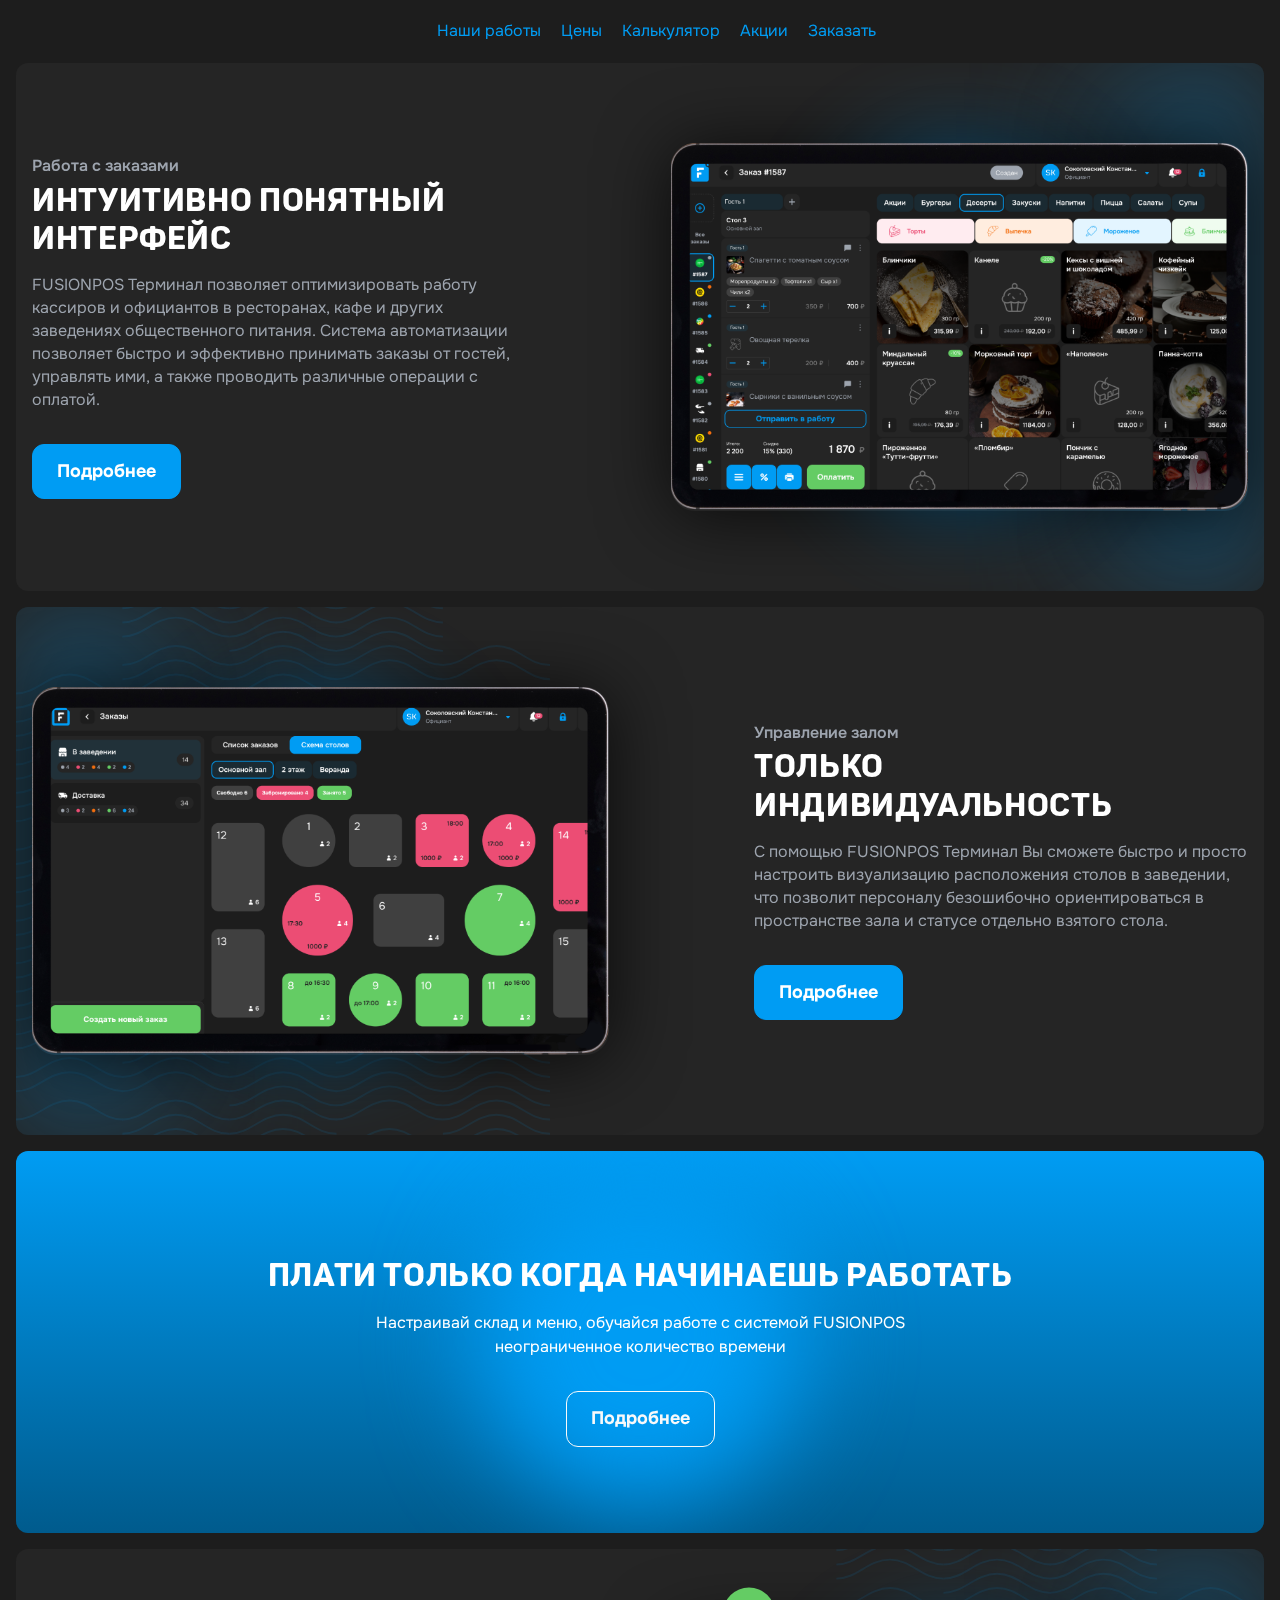
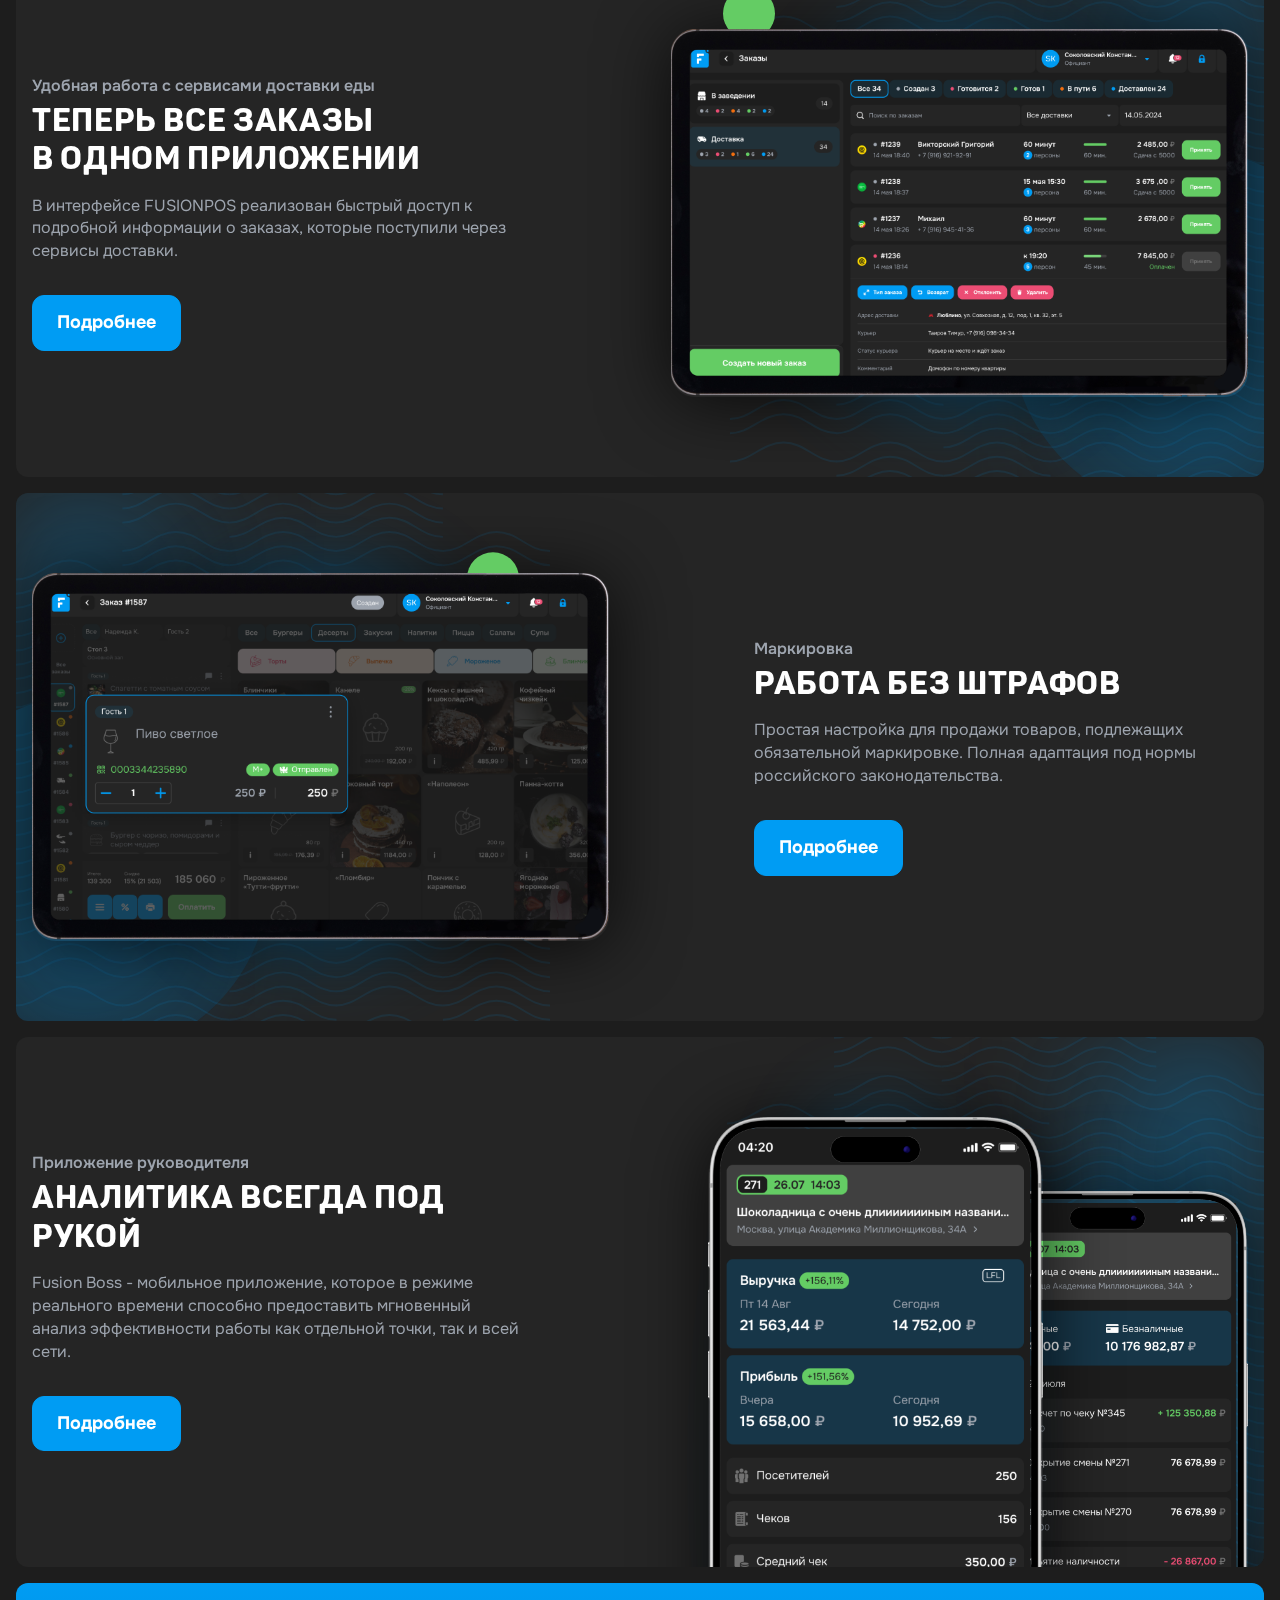
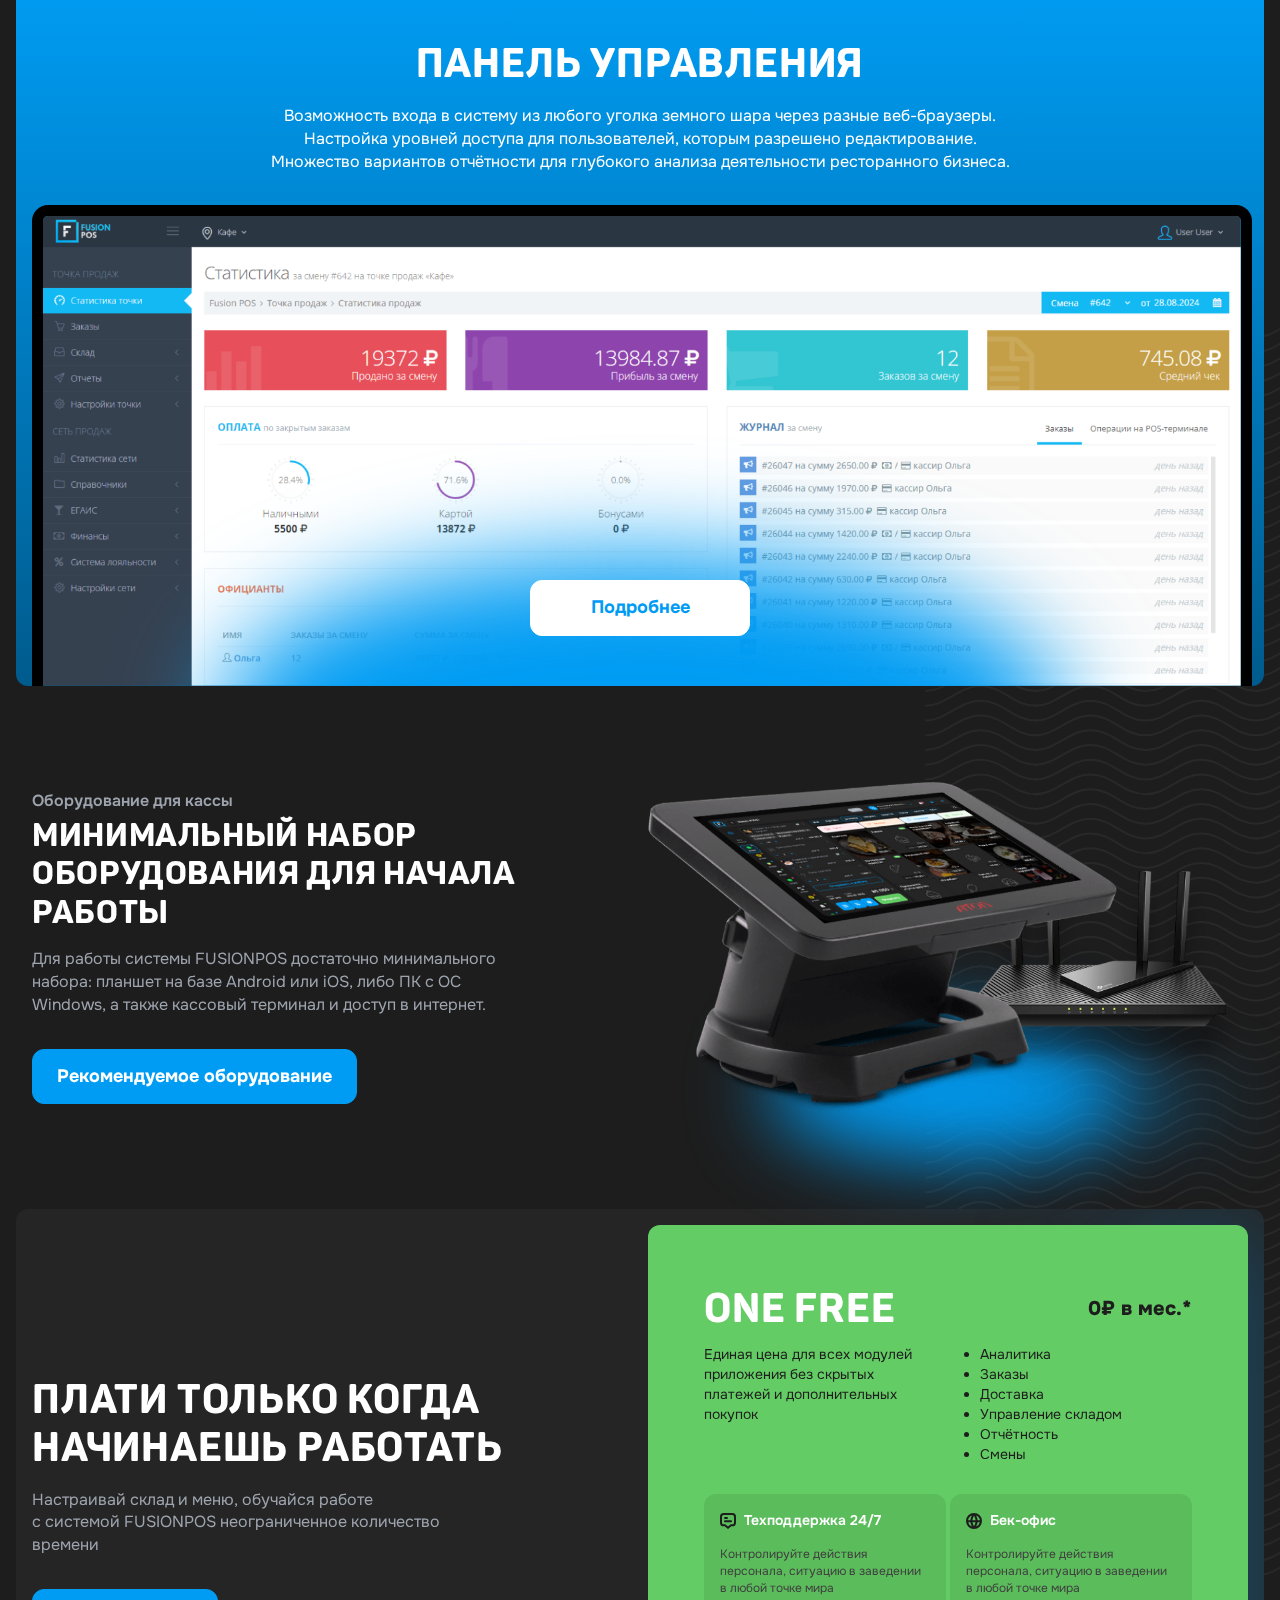
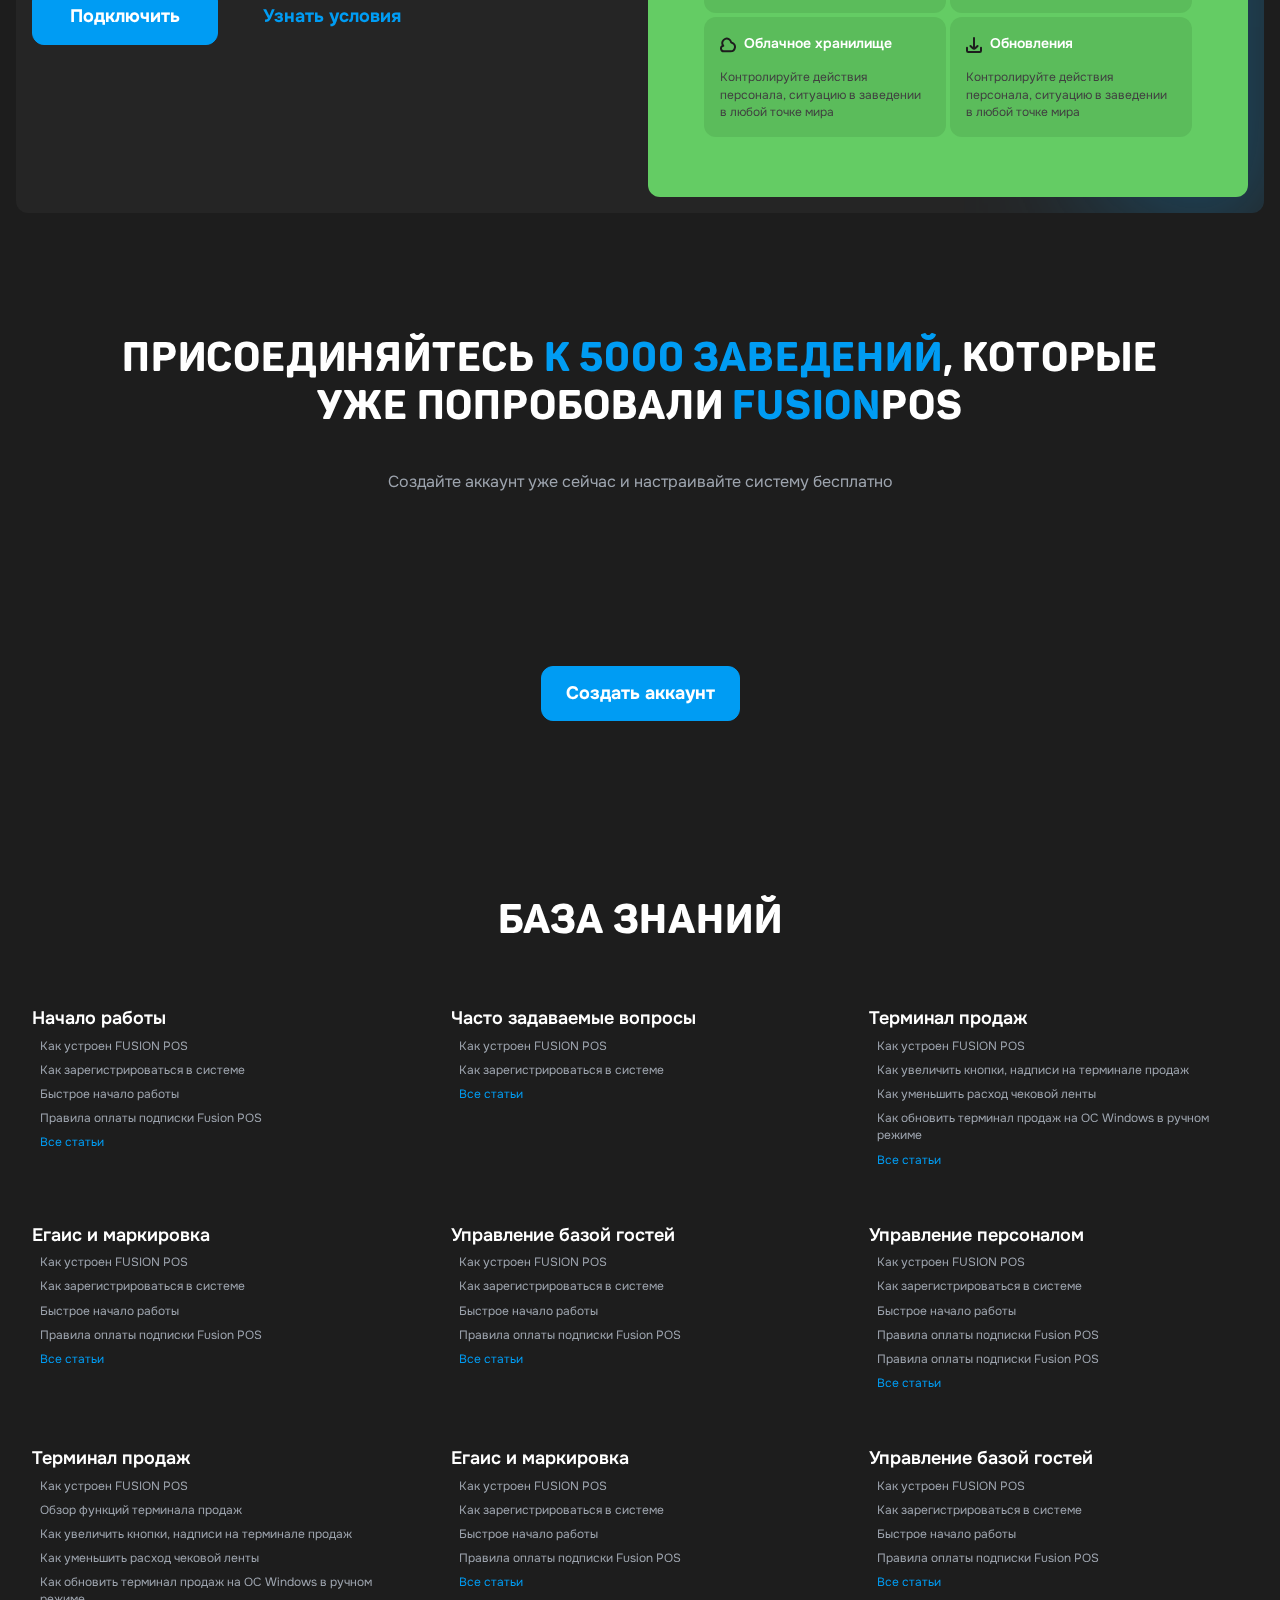
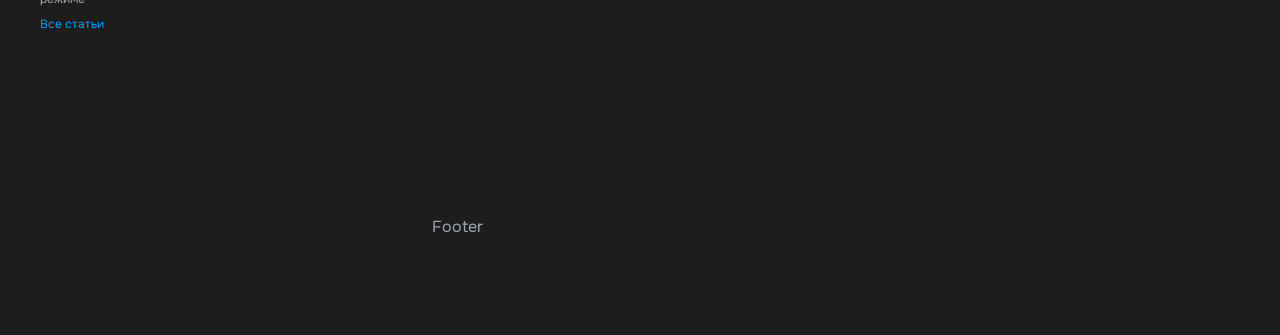
==== public/index.html @ cc8b20f4 "feat: add blocks" ====
<!DOCTYPE html>
<html lang="ru">
	<head>
		<meta charset="utf-8">
		<title>Главная</title>
		<meta name="description" content="о чем страница">
		<meta http-equiv="X-UA-Compatible" content="IE=edge">
		<meta name="viewport" content="width=device-width,initial-scale=1.0,  shrink-to-fit=no, viewport-fit=cover">
		<link type="image/ico" href="img/favicon.ico" rel="shortcut icon"><meta name="format-detection" content="telephone=no"> <link rel="preconnect" href="https://fonts.googleapis.com">
<link rel="preconnect" href="https://fonts.gstatic.com" crossorigin>
<link href="https://fonts.googleapis.com/css2?family=Onest:wght@100..900&display=swap" rel="stylesheet">
		<link href="css/main.min.css" rel="stylesheet"/>
		<script>
			function addBlock(elem) {
				fetch(`parts/${elem}.html`)
					.then(response => response.text())
					.then( text => {
						const wrap = document.querySelector(`#${elem}Wrap`);
						wrap.insertAdjacentHTML('afterend', text);
						wrap.previousElementSibling.remove()
						wrap.remove();
					});
			}
		</script>
	</head>
	<body class="main-page">
		<div class="main-wrapper">
			<script>addBlock(`header`)</script>
			<div id="headerWrap"></div>
			<main>
				<div class="cards-content-wrapper">
					<!-- start sContent-->
					<section class="sContent section_gray section">
						<div class="container">
							<div class="sContent__row row">
								<div class="sContent__col col-lg-6">
									<a class="sContent__img-wrap" data-fancybox="gallery-1" href="img/sContent-bg-1.png"><img class="object-fit-js img" src="img/sContent-bg-1.png" alt="" loading="lazy"/><img class="object-fit-js frame" src="img/sContent-frame.png" alt="" loading="lazy"/>
									</a>
								</div>
								<div class="sContent__col col-lg-6">
									<div class="section-title">
										<div class="section-title__top fw-600">Работа с заказами
										</div>
										<h2>Интуитивно понятный интерфейс</h2>
										<p>FUSIONPOS Терминал позволяет оптимизировать работу кассиров и официантов в ресторанах, кафе и других заведениях общественного питания. Система автоматизации позволяет быстро и эффективно принимать заказы от гостей, управлять ими, а также проводить различные операции с оплатой.</p>
										<a class="section-title__btn btn btn-primary" href="#">Подробнее
										</a>
									</div>
								</div>
							</div>
						</div>
					</section>
					<!-- end sContent-->
					<!-- start sContent-->
					<section class="sContent section_gray section">
						<div class="container">
							<div class="sContent__row row">
								<div class="sContent__col col-lg-6">
									<a class="sContent__img-wrap" data-fancybox="gallery-2" href="img/sContent-bg-2.png"><img class="object-fit-js img" src="img/sContent-bg-2.png" alt="" loading="lazy"/><img class="object-fit-js frame" src="img/sContent-frame.png" alt="" loading="lazy"/>
									</a><img class="waves left" src="img/svg/waves.svg" alt="" loading="lazy"/>
								</div>
								<div class="sContent__col col-lg-6">
									<div class="section-title">
										<div class="section-title__top fw-600">Управление залом
										</div>
										<h2>Только индивидуальность</h2>
										<p>С помощью FUSIONPOS Терминал Вы сможете быстро и просто настроить визуализацию расположения столов в заведении, что позволит персоналу безошибочно ориентироваться в пространстве зала и статусе отдельно взятого стола.</p>
										<a class="section-title__btn btn btn-primary" href="#">Подробнее
										</a>
									</div>
								</div>
							</div>
						</div>
					</section>
					<!-- end sContent-->
				</div>
				<!-- start sContact-->
				<section class="sContact section">
					<div class="container">
						<div class="section-title text-center smaller">
							<h2>Плати только когда начинаешь работать</h2>
							<p>Настраивай склад и меню, обучайся работе с системой FUSIONPOS неограниченное количество времени</p>
							<a class="section-title__btn btn btn-outline-light" href="#">Подробнее
							</a>
						</div>
					</div>
				</section>
				<!-- end sContact-->
				<div class="cards-content-wrapper">
					<!-- start sContent-->
					<section class="sContent section_gray section after-circle">
						<div class="container">
							<div class="sContent__row row">
								<div class="sContent__col col-lg-6">
									<a class="sContent__img-wrap green-circle left" data-fancybox="gallery-3" href="img/sContent-bg-3.png"><img class="object-fit-js img" src="img/sContent-bg-3.png" alt="" loading="lazy"/><img class="object-fit-js frame" src="img/sContent-frame.png" alt="" loading="lazy"/>
									</a><img class="waves right" src="img/svg/waves.svg" alt="" loading="lazy"/>
								</div>
								<div class="sContent__col col-lg-6">
									<div class="section-title">
										<div class="section-title__top fw-600">Удобная работа с сервисами доставки еды
										</div>
										<h2>Теперь все заказы в одном приложении</h2>
										<p>В интерфейсе FUSIONPOS реализован быстрый доступ к подробной информации о заказах, которые поступили через сервисы доставки.</p>
										<a class="section-title__btn btn btn-primary" href="#">Подробнее
										</a>
									</div>
								</div>
							</div>
						</div>
					</section>
					<!-- end sContent-->
					<!-- start sContent-->
					<section class="sContent section_gray section after-circle">
						<div class="container">
							<div class="sContent__row row">
								<div class="sContent__col col-lg-6">
									<a class="sContent__img-wrap green-circle right" data-fancybox="gallery-4" href="img/sContent-bg-4.png"><img class="object-fit-js img" src="img/sContent-bg-4.png" alt="" loading="lazy"/><img class="object-fit-js frame" src="img/sContent-frame.png" alt="" loading="lazy"/>
									</a><img class="waves left" src="img/svg/waves.svg" alt="" loading="lazy"/>
								</div>
								<div class="sContent__col col-lg-6">
									<div class="section-title">
										<div class="section-title__top fw-600">Маркировка
										</div>
										<h2>Работа без штрафов</h2>
										<p>Простая настройка для продажи товаров, подлежащих обязательной маркировке. Полная адаптация под нормы российского законодательства.</p>
										<a class="section-title__btn btn btn-primary" href="#">Подробнее
										</a>
									</div>
								</div>
							</div>
						</div>
					</section>
					<!-- end sContent-->
					<!-- start sContent-->
					<section class="sContent section_gray section">
						<div class="container">
							<div class="sContent__row row">
								<div class="sContent__col col-lg-6">
									<div class="frame-mob-wrapper">
										<a class="sContent__img-wrap frame-mob d-none d-lg-block" data-fancybox="gallery-mob" href="img/sContent-bg-mob-1.png"><img class="object-fit-js img" src="img/sContent-bg-mob-1.png" alt="" loading="lazy"/><img class="object-fit-js frame" src="img/sContent-frame-mob.png" alt="" loading="lazy"/>
										</a>
										<a class="sContent__img-wrap frame-mob d-none d-lg-block" data-fancybox="gallery-mob" href="img/sContent-bg-mob-2.png"><img class="object-fit-js img" src="img/sContent-bg-mob-2.png" alt="" loading="lazy"/><img class="object-fit-js frame" src="img/sContent-frame-mob.png" alt="" loading="lazy"/>
										</a>
									</div>
									<a class="sContent__img-wrap d-lg-none" data-fancybox="gallery-4" href="img/sContent-bg-4.png"><img class="object-fit-js img" src="img/sContent-bg-4.png" alt="" loading="lazy"/><img class="object-fit-js frame" src="img/sContent-frame.png" alt="" loading="lazy"/>
									</a><img class="waves right" src="img/svg/waves.svg" alt="" loading="lazy"/>
								</div>
								<div class="sContent__col col-lg-6">
									<div class="section-title">
										<div class="section-title__top fw-600">Приложение руководителя
										</div>
										<h2>Аналитика всегда под рукой</h2>
										<p>Fusion Boss - мобильное приложение, которое в режиме реального времени способно предоставить мгновенный анализ эффективности работы как отдельной точки, так и всей сети.</p>
										<a class="section-title__btn btn btn-primary" href="#">Подробнее
										</a>
									</div>
								</div>
							</div>
						</div>
					</section>
					<!-- end sContent-->
				</div>
				<!-- start sContact-->
				<section class="sContact bg-blue section">
					<div class="container">
						<div class="section-title text-center bigger">
							<h2>Панель управления</h2>
							<p>Возможность входа в систему из любого уголка земного шара через разные веб-браузеры. <br>Настройка уровней доступа для пользователей, которым разрешено редактирование. <br>Множество вариантов отчётности для глубокого анализа деятельности ресторанного бизнеса.</p>
						</div><img class="img" src="img/sContact-img.png" alt="" loading="lazy"/>
					</div>
					<a class="sContact__btn btn btn-light" href="#">Подробнее
					</a>
				</section>
				<!-- end sContact-->
				<div class="cards-content-wrapper">
					<!-- start sContent-->
					<section class="sContent section"><img class="waves-gray" src="img/svg/waves-gray.svg" alt="" loading="lazy"/>
						<div class="container">
							<div class="sContent__row row">
								<div class="sContent__col col-lg-6">
									<div class="sContent__content-wrap"><img class="object-fit-js" src="img/sContent-desk.png" alt="" loading="lazy"/>
									</div>
								</div>
								<div class="sContent__col col-lg-6">
									<div class="section-title">
										<div class="section-title__top fw-600">Оборудование для кассы
										</div>
										<h2>Минимальный набор оборудования для начала работы</h2>
										<p>Для работы системы FUSIONPOS достаточно минимального набора: планшет на базе Android или iOS, либо ПК с ОС Windows, а также кассовый терминал и доступ в интернет.</p>
										<a class="section-title__btn btn btn-primary" href="#">Рекомендуемое оборудование
										</a>
									</div>
								</div>
							</div>
						</div>
					</section>
					<!-- end sContent-->
				</div>
				<!-- start sContent-->
				<section class="sContent bg_gr section">
					<div class="container container-bigger">
						<div class="sContent__row row">
							<div class="sContent__col col-lg-6">
								<div class="section-title bigger">
									<div class="section-title__top fw-600 d-lg-none">Приложение руководителя
									</div>
									<h2>Плати только когда начинаешь работать</h2>
									<p>Настраивай склад и меню, обучайся работе с системой FUSIONPOS неограниченное количество времени</p>
									<div class="sContent__btn-wrap">
										<a class="section-title__btn btn btn-primary" href="#">Подключить
										</a>
										<a class="section-title__btn btn btn-link" href="#">Узнать условия
										</a>
									</div>
								</div>
							</div>
							<div class="sContent__col col-lg-6">
								<div class="card-aside">
									<div class="card-aside__top">
										<div class="card-aside__title title-f text-white">ONE FREE
										</div>
										<div class="card-aside__price fw-800">0₽ в мес.*
										</div>
									</div>
									<div class="card-aside__row row"> 
										<div class="card-aside__col col-md-6"> 
											<p>Единая цена для всех модулей приложения без скрытых платежей и дополнительных покупок</p>
										</div>
										<div class="card-aside__col col-md-6"> 
											<ul> 
												<li>Аналитика</li>
												<li>Заказы</li>
												<li>Доставка</li>
												<li>Управление складом</li>
												<li>Отчётность</li>
												<li>Смены</li>
											</ul>
										</div>
									</div>
									<div class="card-aside__row-cards">
										<div class="inner-card"> 
											<div class="inner-card__title text-white">
												<svg class="icon icon-comment ">
													<use xlink:href="img/svg/sprite.svg#comment"></use>
												</svg>Техподдержка 24/7
											</div>
											<div class="small">Контролируйте действия персонала, ситуацию в заведении в любой точке мира</div>
										</div>
										<div class="inner-card"> 
											<div class="inner-card__title text-white">
												<svg class="icon icon-globe ">
													<use xlink:href="img/svg/sprite.svg#globe"></use>
												</svg>Бек-офис
											</div>
											<div class="small">Контролируйте действия персонала, ситуацию в заведении в любой точке мира</div>
										</div>
										<div class="inner-card"> 
											<div class="inner-card__title text-white">
												<svg class="icon icon-cloud ">
													<use xlink:href="img/svg/sprite.svg#cloud"></use>
												</svg>Облачное хранилище
											</div>
											<div class="small">Контролируйте действия персонала, ситуацию в заведении в любой точке мира</div>
										</div>
										<div class="inner-card"> 
											<div class="inner-card__title text-white">
												<svg class="icon icon-download ">
													<use xlink:href="img/svg/sprite.svg#download"></use>
												</svg>Обновления
											</div>
											<div class="small">Контролируйте действия персонала, ситуацию в заведении в любой точке мира</div>
										</div>
									</div>
								</div>
							</div>
						</div>
					</div>
				</section>
				<!-- start sPartners-->
				<section class="sPartners section" id="sPartners">
					<div class="container">
						<div class="section-title text-center bigger">
							<h2>Присоединяйтесь <span>к 5000 заведений</span>, которые уже попробовали <span>Fusion</span>POS</h2>
							<p>Создайте аккаунт уже сейчас и настраивайте систему бесплатно</p>
						</div>
						<div class="sPartners__slider sPartners__slider--js swiper swiper--js">
							<div class="swiper-wrapper">
								<div class="swiper-slide">
									<div class="brand-card"><img src="img/svg/brand-1.svg" alt="" loading="lazy"/>
									</div>
								</div>
								<div class="swiper-slide">
									<div class="brand-card"><img src="img/svg/brand-2.svg" alt="" loading="lazy"/>
									</div>
								</div>
								<div class="swiper-slide">
									<div class="brand-card"><img src="img/svg/brand-3.svg" alt="" loading="lazy"/>
									</div>
								</div>
								<div class="swiper-slide">
									<div class="brand-card"><img src="img/svg/brand-4.svg" alt="" loading="lazy"/>
									</div>
								</div>
								<div class="swiper-slide">
									<div class="brand-card"><img src="img/svg/brand-5.svg" alt="" loading="lazy"/>
									</div>
								</div>
								<div class="swiper-slide">
									<div class="brand-card"><img src="img/svg/brand-6.svg" alt="" loading="lazy"/>
									</div>
								</div>
								<div class="swiper-slide">
									<div class="brand-card"><img src="img/svg/brand-7.svg" alt="" loading="lazy"/>
									</div>
								</div>
								<div class="swiper-slide">
									<div class="brand-card"><img src="img/svg/brand-1.svg" alt="" loading="lazy"/>
									</div>
								</div>
								<div class="swiper-slide">
									<div class="brand-card"><img src="img/svg/brand-2.svg" alt="" loading="lazy"/>
									</div>
								</div>
								<div class="swiper-slide">
									<div class="brand-card"><img src="img/svg/brand-3.svg" alt="" loading="lazy"/>
									</div>
								</div>
								<div class="swiper-slide">
									<div class="brand-card"><img src="img/svg/brand-4.svg" alt="" loading="lazy"/>
									</div>
								</div>
								<div class="swiper-slide">
									<div class="brand-card"><img src="img/svg/brand-5.svg" alt="" loading="lazy"/>
									</div>
								</div>
								<div class="swiper-slide">
									<div class="brand-card"><img src="img/svg/brand-6.svg" alt="" loading="lazy"/>
									</div>
								</div>
								<div class="swiper-slide">
									<div class="brand-card"><img src="img/svg/brand-7.svg" alt="" loading="lazy"/>
									</div>
								</div>
							</div>
						</div>
						<div class="text-center">
							<a class="sPartners__btn btn btn-primary" href="#">Создать аккаунт
							</a>
						</div>
					</div>
				</section>
				<!-- end sPartners-->
				<!-- start sArticleList-->
				<section class="sArticleList section" id="sArticleList">
					<div class="container">
						<div class="section-title bigger">
							<h2>База знаний</h2>
						</div>
						<div class="dd-group dd-group-js">
							<div class="dd-group__item active">
								<div class="dd-group__head dd-head-js">Начало работы
								</div>
								<div class="dd-group__content dd-content-js active">
									<ul>
										<li><a href="#">Как устроен FUSION POS</a></li>
										<li><a href="#">Как зарегистрироваться в системе</a></li>
										<li><a href="#">Быстрое начало работы</a></li>
										<li><a href="#">Правила оплаты подписки Fusion POS</a></li>
										<li><a href="#">Все статьи</a></li>
									</ul>
								</div>
							</div>
							<div class="dd-group__item">
								<div class="dd-group__head dd-head-js">Часто задаваемые вопросы
								</div>
								<div class="dd-group__content dd-content-js">
									<ul>
										<li><a href="#">Как устроен FUSION POS</a></li>
										<li><a href="#">Как зарегистрироваться в системе</a></li>
										<li><a href="#">Все статьи</a></li>
									</ul>
								</div>
							</div>
							<div class="dd-group__item">
								<div class="dd-group__head dd-head-js">Терминал продаж
								</div>
								<div class="dd-group__content dd-content-js">
									<ul>
										<li><a href="#">Как устроен FUSION POS</a></li>
										<li><a href="#">Как увеличить кнопки, надписи на терминале продаж</a></li>
										<li><a href="#">Как уменьшить расход чековой ленты</a></li>
										<li><a href="#">Как обновить терминал продаж на ОС Windows в ручном режиме</a></li>
										<li><a href="#">Все статьи</a></li>
									</ul>
								</div>
							</div>
							<div class="dd-group__item">
								<div class="dd-group__head dd-head-js">Егаис и маркировка
								</div>
								<div class="dd-group__content dd-content-js">
									<ul>
										<li><a href="#">Как устроен FUSION POS</a></li>
										<li><a href="#">Как зарегистрироваться в системе</a></li>
										<li><a href="#">Быстрое начало работы</a></li>
										<li><a href="#">Правила оплаты подписки Fusion POS</a></li>
										<li><a href="#">Все статьи</a></li>
									</ul>
								</div>
							</div>
							<div class="dd-group__item">
								<div class="dd-group__head dd-head-js">Управление базой гостей
								</div>
								<div class="dd-group__content dd-content-js">
									<ul>
										<li><a href="#">Как устроен FUSION POS</a></li>
										<li><a href="#">Как зарегистрироваться в системе</a></li>
										<li><a href="#">Быстрое начало работы</a></li>
										<li><a href="#">Правила оплаты подписки Fusion POS</a></li>
										<li><a href="#">Все статьи</a></li>
									</ul>
								</div>
							</div>
							<div class="dd-group__item">
								<div class="dd-group__head dd-head-js">Управление персоналом
								</div>
								<div class="dd-group__content dd-content-js">
									<ul>
										<li><a href="#">Как устроен FUSION POS</a></li>
										<li><a href="#">Как зарегистрироваться в системе</a></li>
										<li><a href="#">Быстрое начало работы</a></li>
										<li><a href="#">Правила оплаты подписки Fusion POS</a></li>
										<li><a href="#">Правила оплаты подписки Fusion POS</a></li>
										<li><a href="#">Все статьи</a></li>
									</ul>
								</div>
							</div>
							<div class="dd-group__item">
								<div class="dd-group__head dd-head-js">Терминал продаж
								</div>
								<div class="dd-group__content dd-content-js">
									<ul>
										<li><a href="#">Как устроен FUSION POS</a></li>
										<li><a href="#">Обзор функций терминала продаж</a></li>
										<li><a href="#">Как увеличить кнопки, надписи на терминале продаж</a></li>
										<li><a href="#">Как уменьшить расход чековой ленты</a></li>
										<li><a href="#">Как обновить терминал продаж на ОС Windows в ручном режиме</a></li>
										<li><a href="#">Все статьи</a></li>
									</ul>
								</div>
							</div>
							<div class="dd-group__item">
								<div class="dd-group__head dd-head-js">Егаис и маркировка
								</div>
								<div class="dd-group__content dd-content-js">
									<ul>
										<li><a href="#">Как устроен FUSION POS</a></li>
										<li><a href="#">Как зарегистрироваться в системе</a></li>
										<li><a href="#">Быстрое начало работы</a></li>
										<li><a href="#">Правила оплаты подписки Fusion POS</a></li>
										<li><a href="#">Все статьи</a></li>
									</ul>
								</div>
							</div>
							<div class="dd-group__item">
								<div class="dd-group__head dd-head-js">Управление базой гостей
								</div>
								<div class="dd-group__content dd-content-js">
									<ul>
										<li><a href="#">Как устроен FUSION POS</a></li>
										<li><a href="#">Как зарегистрироваться в системе</a></li>
										<li><a href="#">Быстрое начало работы</a></li>
										<li><a href="#">Правила оплаты подписки Fusion POS</a></li>
										<li><a href="#">Все статьи</a></li>
									</ul>
								</div>
							</div>
						</div>
					</div>
				</section>
				<!-- end sArticleList-->
			</main>
			<script>addBlock(`footer`)</script>
			<div id="footerWrap"></div>
		</div>
		<!--  start modals-->
		<div id="modal-call" style="display: none">
			<div class="modal-win">
				<div class="form-wrap">
					<form>
						<div class="text-center">
							<div class="form-wrap__title form-data h3 ttu">Обратный звонок
							</div>
							<p class="after-headline">Заполните заявку и&nbsp;мы&nbsp;с&nbsp;Вами свяжемся в&nbsp;течение 15&nbsp;минут</p>
						</div>
						<div class="form-wrap__input-wrap form-group"><input class="form-wrap__input form-control" inputmode="text" name="text" type="text" placeholder="Ваше Имя" required="required"/>
						</div>
						<!-- +e.input-wrap-->
						<div class="form-wrap__input-wrap form-group"><input class="form-wrap__input form-control" inputmode="tel" name="tel" type="tel" placeholder="Ваше телефон" required="required"/>
						</div>
						<!-- +e.input-wrap-->
						<div class="form-wrap__input-wrap form-group"><input class="form-wrap__input form-control" inputmode="tel" name="tel" type="tel" placeholder="Ваше телефон" required="required"/>
						</div>
						<!-- +e.input-wrap-->
						<button class="form-wrap__btn btn" type="submit">submit
						</button>
						<div class="form-wrap__policy">
							<label class="custom-input form-check"><input class="custom-input__input form-check-input" name="checkbox" type="checkbox" checked="checked"/><small class="custom-input__text text-secondary">Согласен на обработку и хранение моих персональных данных в соответствии с условиями</small>
							</label>
						</div>
						<div class="form-wrap__policy">
							<label class="custom-input form-check"><input class="custom-input__input form-check-input" name="checkbox" type="checkbox" checked="checked"/><small class="custom-input__text text-secondary">Согласен на обработку и хранение моих персональных данных в соответствии с условиями</small>
							</label>
						</div>
					</form>
				</div>
			</div>
		</div>
		<!-- #modal-call-->
		<!-- end modals-->
		<script src="libs/jquery/jquery.min.js"></script>
		<script src="libs/@fancyapps/ui/fancybox/fancybox.umd.js"> </script>
		<script src="libs/swiper/swiper-bundle.min.js"> </script>
		<script src="libs/inputmask/inputmask.min.js"> </script>
		<script src="libs/select2/js/select2.min.js"> </script>
		<script src="libs/select2/js/i18n/ru.js"> </script>
		<script src="js/JSCCommon.js"></script>
		<script src="js/common.js"></script>
	</body>
</html>
---- public/css/main.min.css ----
@import "custom-bootstrap.min.css";@font-face{font-display:swap;font-family:Panton;font-style:normal;font-weight:400;src:url(../fonts/Panton-Trial-ExtraBold.ttf) format("truetype")}:root{--animate-delay:1.2s;--bs-body-font-size:16px;--sPT:1.25rem;--sPB:1.25rem;--sTPB:1.25rem;--fancybox-content-color:var(--bs-body-color);--swiperArrowSize:4.25rem;--swiperArrowPosition:calc(var(--swiperArrowSize)*-1/2);--swiperBorderColorDef:var(--bs-primary);--swiperColorDef:var(--bs-primary);--swiperBgDef:#fff;--swiperBorderColorDefHover:var(--bs-primary);--swiperColorDefHover:var(--bs-primary);--swiperBgDefHover:#fff}.fancybox__container{--fancybox-bg:rgba(58,59,60,.77)}.pixel-perfect{background-position:center 0;background-repeat:no-repeat;display:block;height:100%;left:0;margin-left:auto;margin-right:auto;opacity:0;overflow:hidden;pointer-events:none;position:absolute;right:0;top:0;width:100%;z-index:1000}body,html{font-size:var(--bs-body-font-size)}html{-webkit-text-size-adjust:100%;-webkit-tap-highlight-color:rgba(33,36,41,0)}body.fancybox-active,body[class*=fixed]{margin-right:var(--spacing-end)}body.fancybox-active .header,body[class*=fixed] .header{padding-right:var(--spacing-end)}body.loaded_hiding{--s:0.36s;opacity:0;pointer-events:none;transition:all var(--s) ease-in-out}body.loaded_hiding:before{display:none}body.loaded{opacity:1;pointer-events:visible}body:before{content:"";height:100%;position:absolute;width:100%;--s:0.36s;-webkit-backdrop-filter:blur(5px);backdrop-filter:blur(5px);background-color:hsla(215,9%,65%,.8);left:0;opacity:0;top:0;transition:all var(--s) ease-in-out;z-index:-1}body.fancybox-active{overflow:hidden}body[class*=fixed]{left:0;position:absolute;top:0;touch-action:none;width:100%;z-index:999;-webkit-overflow-scrolling:none;overflow:hidden;overscroll-behavior:none}body[class*=fixed]:before{opacity:.76;z-index:999}.h2,h2{font-weight:800;letter-spacing:.02em;text-transform:uppercase}.main-wrapper{display:flex;flex-direction:column;min-height:100vh;overflow:hidden;position:relative;width:100%}main{flex-grow:1;margin:0 .5rem}.section{background-position:50%;background-repeat:no-repeat;background-size:cover;border-radius:16px;margin-bottom:1rem;padding-bottom:var(--sPB);padding-top:var(--sPT)}.section_gray{background:#252525}.section-title{margin-bottom:var(--sTPB)}.mono{font-family:var(--bs-font-monospace)}.small{font-size:.75rem}.tdn{text-decoration:none!important}.ttu{text-transform:uppercase}.tdu{text-decoration:underline}.tdu:hover{text-decoration:none}.fw-300{font-weight:300}.fw-800{font-weight:800}.fw-400{font-weight:400}.fw-900{font-weight:900}.fw-500{font-weight:500}.fw-600{font-weight:600}.fw-100{font-weight:100}.row--sm{--bg-gutter-x:1.25rem}.image-source-link{color:#98c3d1}.strong,strong{font-weight:700}ul{padding-left:0}.res-i,picture img{height:auto;max-width:100%}.img-bg{background-position:50%;background-repeat:no-repeat;background-size:cover;position:relative}.img-bg img{inset:0;-o-object-fit:cover;object-fit:cover;position:absolute}.bgs{background-position:50%;background-repeat:no-repeat;background-size:cover}.table{display:table}.tr{display:table-row}.td{display:table-cell}.tabs__btn-accordion{width:100%}.tabs__btn:hover{cursor:pointer}.tabs__content{display:none}.tabs__content.active{display:block}.invisible{border:0;height:1px;margin:-1px;padding:0;position:absolute;width:1px;clip:rect(0 0 0 0);overflow:hidden}.control-wrap{position:relative}.swiper-button-hand{background-color:var(--swiperBgDef);background-image:none;background-position:50%;background-repeat:no-repeat;background-size:cover;border:2px solid var(--swiperBorderColorDef);border-radius:50%;bottom:0;box-shadow:0 15px 60px rgba(0,0,0,.1);color:var(--swiperColorDef);height:var(--swiperArrowSize);margin:auto 0;outline:none!important;position:absolute;top:0;width:var(--swiperArrowSize);--s:0.36s;transition:all var(--s) ease-in-out;-webkit-user-select:none;-moz-user-select:none;user-select:none}.swiper-button-hand:hover{background-color:var(--swiperBgDefHover);border-color:var(--swiperBorderColorDefHover);color:var(--swiperColorDefHover)}.swiper-button-hand .icon{font-size:.75rem}.swiper-button-hand:after{display:none}.swiper-button-hand-next{right:var(--swiperArrowPosition)}.swiper-button-hand-prev{left:var(--swiperArrowPosition)}.swiper-pagination{text-align:center;width:100%}.swiper-pagination-bullet{background-color:#e6e6e6;border-radius:50%;height:8px;opacity:1;outline:none!important;width:8px;--s:0.36s;display:inline-block;margin-left:.5rem;margin-right:.3125rem;transition:all var(--s) ease-in-out}.swiper-pagination-bullet-active,.swiper-pagination-bullet:hover{background-color:var(--bs-primary)}picture{display:block}img.object-fit-js{display:block;height:100%;width:100%}.object-fit-js img,img.img-bg,img.object-fit-js{-o-object-fit:cover;object-fit:cover}a{--s:0.36s;transition:all var(--s) ease-in-out}.picture-bg,img.img-bg{z-index:-1}.picture-bg,.picture-bg .object-fit-js,img.img-bg,img.img-bg .object-fit-js{height:100%;left:0;position:absolute;top:0;width:100%}.bg-wrap{position:relative;z-index:2}.browsehappy{background:#000;color:#fff;font-size:10px;min-height:100px;padding-top:30px;position:absolute;top:0;width:100%;z-index:2000}iframe{border:none}::-webkit-calendar-picker-indicator{background-image:url('data:image/svg+xml;charset=utf-8,<svg xmlns="http://www.w3.org/2000/svg" width="16" height="15" viewBox="0 0 24 24"><path fill="%23009CF3" d="M20 3h-1V1h-2v2H7V1H5v2H4c-1.1 0-2 .9-2 2v16c0 1.1.9 2 2 2h16c1.1 0 2-.9 2-2V5c0-1.1-.9-2-2-2m0 18H4V8h16z"/></svg>')}.btn,.form-control,.form-select{box-shadow:none!important}.fancybox__content :focus:not(.carousel__button.is-close){outline:none!important}.form-check,.form-check-input,.form-switch{cursor:pointer}.img-wrap-center{align-items:center;display:flex;inset:0;justify-content:center;margin:auto;position:absolute}.img-wrap-center img{height:auto;max-height:100%;max-width:100%}.img-wrap-center img.object-fit-js{height:100%;-o-object-fit:cover;object-fit:cover;width:100%}.btn-primary{--bs-btn-color:#fff;--bs-btn-bg:#009cf3;--bs-btn-border-color:#009cf3;--bs-btn-hover-color:#f5f5f5}.btn-link{font-weight:700}.footer{margin-top:auto}.footer__row{--bs-gutter-y:var(--bs-gutter-x)}.footer__slide{height:auto}.form-wrap__input-wrap{margin-bottom:.9375rem}.form-wrap__input{resize:none}.form-wrap__btn{cursor:pointer;margin-bottom:.9375rem}.form-wrap label{display:block;width:100%}input[type=number]{-moz-appearance:textfield}select::-ms-expand{display:none}input::-webkit-inner-spin-button,input::-webkit-outer-spin-button{-webkit-appearance:none;margin:0}.headerBlock{background:blue;min-height:100vh;min-height:calc(var(--vh, 1vh)*100)}.headerBlock__row{--bs-gutter-y:var(--bs-gutter-x)}.headerBlock__slide{height:auto}.soc{--bs-gutter-x:10px;--bs-gutter-y:m;display:flex;margin-left:calc(var(--bs-gutter-x)*-1/2);margin-right:calc(var(--bs-gutter-x)*-1/2);margin-top:calc(var(--bs-gutter-y)*-1)}.soc>*{margin-top:calc(var(--bs-gutter-y));padding-left:calc(var(--bs-gutter-x)/2);padding-right:calc(var(--bs-gutter-x)/2)}.soc__item{text-decoration:none!important;vertical-align:middle;--s:0.36s;display:grid;place-items:center;transition:all var(--s) ease-in-out}.soc .icon{font-size:1.875rem}.counter{counter-reset:num}.counter__item{position:relative}.counter__item:before{content:counter(num);counter-increment:num}.addBlock{border:1px solid;border-radius:23px;color:var(--color,#009cf3);display:flex;overflow:hidden;position:relative}.addBlock input{border:none;color:inherit;height:2.8125rem;text-align:center}.addBlock__btn{background:none!important;background:transparent;border:none!important;border-radius:23px;box-shadow:none!important;color:inherit;height:2.8125rem;outline:none!important;position:relative;width:1.625rem}.addBlock__btn:after,.addBlock__btn:before{background-color:currentColor;content:"";height:2px;inset:0;margin:auto;position:absolute;width:10px}.addBlock__btn--plus:after{transform:rotate(90deg)}.search-block{position:relative}.search-block input{border:none!important;font-size:14px;outline:none!important;padding-bottom:.875rem;padding-left:1.875rem;padding-top:.875rem;width:100%}.search-block .icon{border:none!important;font-size:1.25rem}.search-block button{align-items:center;background:none!important;border:none!important;display:flex;height:100%;justify-content:center;left:0;position:absolute;top:0}.breadcrumb-item{width:auto}:root{--fancybox-content-bg:none}.fancybox__content{max-width:100%;padding:0}.modal-win{background-color:#fff;max-width:100%;padding:40px;position:relative;width:31.25rem}.modal-win .mfp-close{color:#009cf3;font-size:40px;font-weight:100}a{outline:0!important}.modal-form{position:relative}#foot-dialog h3{font-size:2.25em}.mfp-close{background:0 0;border:0;border-radius:50%;box-shadow:none;color:#9da4ae;cursor:pointer;display:block;font-family:Arial,Baskerville,monospace;font-size:28px;font-size:50px;font-style:normal;font-weight:100;height:56px;line-height:56px;margin-right:-5px;margin-top:-5px;opacity:.65;opacity:1;outline:0;overflow:visible;padding:0;position:absolute;right:0;text-align:center;text-decoration:none;top:0;-webkit-user-select:none;-moz-user-select:none;user-select:none;width:56px;z-index:1046;--s:0.36s;transition:all var(--s) ease-in-out}.polite .link{color:#009cf3;cursor:pointer;text-decoration:underline}.polite .link :hover{display:none}.fancybox__container{min-height:100%;transform:none!important;width:100%!important}.fancybox-throwOutUp{animation:fancybox-throwOutUp .25s ease both}.fancybox-throwOutDown{animation:fancybox-throwOutDown .25s ease both}@keyframes fancybox-throwOutUp{0%{opacity:0;transform:translate3d(0,-5%,0)}to{opacity:1;transform:translateZ(0)}}@keyframes fancybox-throwOutDown{to{opacity:0;transform:translate3d(0,10%,0)}}.sArticleList{--sTPB:0.375rem}.sArticleList h2{margin-bottom:0}.sArticleList li{margin-bottom:.4375rem;max-width:-moz-max-content;max-width:max-content}.sArticleList li:hover a{color:#009cf3}.sArticleList li a{color:#9da4ae}.sArticleList li:last-child a{color:#009cf3}.sArticleList ul{list-style:none;margin-bottom:0}.dd-group__head{color:#fff;cursor:pointer;font-size:1rem;font-weight:600;line-height:125%;padding:.5rem 0}.dd-group__head:before{--s:0.36s;background-image:url("data:image/svg+xml;charset=utf-8,%3Csvg xmlns='http://www.w3.org/2000/svg' width='12' height='12' fill='none' viewBox='0 0 12 12'%3E%3Cpath stroke='%23009CF3' stroke-width='2' d='m4 2 4 4-4 4'/%3E%3C/svg%3E");background-position:50%;background-repeat:no-repeat;background-size:contain;content:"";display:inline-block;height:.75rem;margin-right:.5rem;transition:all var(--s) ease-in-out;vertical-align:middle;width:.75rem}.dd-group__item.active .dd-group__head:before{transform:rotate(90deg)}.dd-group__content{font-size:.75rem;padding-left:1.25rem}.sCatalog{background:pink}.sCatalog__row{--bs-gutter-y:var(--bs-gutter-x)}.sCatalog__slide{height:auto}.product-item{background:#fff;border:1px solid #e2e2e2;border-radius:15px;display:flex;flex-direction:column;min-height:100%;overflow:hidden;position:relative}.product-item__img-wrap{aspect-ratio:var(--ratio,190/298);display:block;position:relative}.product-item__caption{display:flex;flex-direction:column;flex-grow:1;padding:1.25rem}.sContact{background:linear-gradient(180deg,#009cf3,#005b8d);overflow:hidden;position:relative}.sContact:not(.bg-blue){--sPT:3.5rem;--sPB:2.875rem;--sTPB:0rem}.sContact .section-title p{color:#fff;margin-bottom:2rem}.sContact .section-title__btn{min-width:9.25rem;width:auto}.sContact .section-title.smaller p{font-size:1rem;line-height:150%;margin-left:auto;margin-right:auto;max-width:40.625rem;padding:0 1.75rem}.sContact .container{position:relative;z-index:1}.sContact:before{background:#009cf3;border-radius:100%;content:"";filter:blur(50px);height:20.625rem;left:50%;position:absolute;top:50%;transform:translate(-50%,-50%);width:20.625rem;z-index:0}.sContact__btn{bottom:1.5rem;left:50%;min-width:11.25rem;position:absolute;transform:translateX(-50%);z-index:3}.sContact .img{border-left:11px solid #000;border-radius:16px 16px 0 0;border-right:11px solid #000;border-top:11px solid #000;max-width:100%}.sContact.bg-blue{--sPB:0rem;--sPT:1.625rem}.sContact.bg-blue:before{background:#009cf3;border-radius:100%;content:"";filter:blur(20px);height:20.625rem;left:50%;max-width:53rem;position:absolute;top:100%;transform:translate(-50%,-30%);width:90%;z-index:2}.btn-light{--bs-btn-color:#009cf3;--bs-btn-bg:#fff;--bs-btn-border-color:#fff;--bs-btn-hover-color:#009cf3;--bs-btn-hover-bg:#f8f9fa;--bs-btn-hover-border-color:#f8f9fa}.sContent{--sTPB:0rem;position:relative}.sContent__row{--bs-gutter-y:var(--bs-gutter-x)}.sContent .container{position:relative;z-index:1}.sContent.section_gray{overflow:hidden}.sContent.section_gray:after,.sContent.section_gray:before{bottom:0;content:"";filter:blur(50px);height:50%;opacity:.4;position:absolute;width:30%;z-index:0}.sContent.section_gray:before{background:linear-gradient(133deg,transparent,rgba(0,156,243,.8) 80%);left:0;transform:rotate(15deg)}.sContent.section_gray:after{background:linear-gradient(208deg,transparent,rgba(0,156,243,.8) 50%);bottom:0;height:100%;right:0;transform:translateX(20%);width:20%}.sContent.bg_gr{background:#252525;overflow:hidden;position:relative}.sContent.bg_gr:before{background:linear-gradient(208deg,transparent,rgba(0,156,243,.8) 50%);content:"";filter:blur(50px);height:100%;opacity:.4;position:absolute;right:0;width:20%;z-index:1}.sContent__content-wrap{margin-bottom:2.25rem;position:relative}.sContent__content-wrap:after,.sContent__content-wrap:before{background:#009cf3;border-radius:50%;content:"";filter:blur(40px);left:50%;position:absolute;width:60%;z-index:-1}.sContent__content-wrap:after{bottom:-13%;height:4.3125rem;transform:translateX(-50%)}.sContent__content-wrap:before{bottom:0;height:1.25rem;transform:translateX(-20%)}.sContent__img-wrap{aspect-ratio:var(--ratio,577/368);border-radius:1rem;box-shadow:0 4px 70px 0 rgba(0,0,0,.74);display:block;max-width:36.0625rem;position:relative;z-index:1}.sContent__img-wrap.frame-mob{aspect-ratio:var(--ratio,343/709);border-radius:3.875rem;display:block;margin-left:0!important;position:relative}.sContent .frame-mob-wrapper{position:relative}.sContent .frame-mob-wrapper .frame-mob:first-child{width:62%}.sContent .frame-mob-wrapper .frame-mob:last-child{left:48%;position:absolute;top:20%;width:52%;z-index:0}.sContent .waves-gray{max-width:100vw;position:absolute;right:-20px;top:40px;transform:translateX(40%);z-index:-1}.sContent .section-title{max-width:30.875rem}.sContent .section-title.bigger p{max-width:28.125rem}.sContent .img{--border:1.9vw;display:inline-block;height:calc(100% - var(--border)*2);left:var(--border);-o-object-position:left top;object-position:left top;position:absolute;top:var(--border);width:calc(100% - var(--border)*2);z-index:1}.sContent .frame{position:relative;z-index:2}.section-title__top{margin-bottom:.25rem}.card-aside{background:#64cc64;border-radius:12px;--pad:16px;padding:var(--pad)}.card-aside__top{align-items:center;display:flex;justify-content:space-between;margin-bottom:.375rem}.card-aside p,.card-aside ul,.card-aside__price{color:#1d1d1d}.card-aside ul{font-size:.875rem;margin-bottom:.875rem;margin-left:1.5rem}.card-aside p{font-size:.875rem;margin-bottom:.5rem}.card-aside__title{font-size:1.5rem}.card-aside__price{font-size:1.25rem}.card-aside .icon{fill:#1d1d1d;margin-right:.5rem}.card-aside__row-cards{display:flex;gap:.25rem;overflow:auto;padding-bottom:.25rem}.title-f{font-family:Panton,SFMono-Regular,Menlo,Monaco,Consolas,Liberation Mono,Courier New,monospace;font-weight:800;letter-spacing:.02em}.inner-card{background:#5bbc5b;border-radius:12px;flex-shrink:0;height:auto;padding:1rem;width:13.0625rem}.inner-card__title{font-size:.875rem;font-weight:600;margin-bottom:1rem}.inner-card .small{color:#404040}.sForm__row{--bs-gutter-y:var(--bs-gutter-x)}.sForm__slide{height:auto}.sPartners{--sPT:3.75rem;--sTPB:2.75rem}.sPartners .section-title{margin-left:auto;margin-right:auto;max-width:65rem}.sPartners .section-title span{color:#009cf3}.sPartners__slider{margin-bottom:3rem;overflow:visible}.sPartners .swiper-wrapper{transition-timing-function:linear!important}.sPartners .swiper-slide{height:auto;width:auto}.brand-card{align-items:center;display:flex;height:3.75rem;justify-content:center;margin-right:1.5rem;width:11.25rem}.brand-card img{filter:saturate(0);max-height:98%;max-width:90%}.menu{list-style:none;margin-bottom:0;max-width:100%;position:relative}.menu li{padding:0}.menu a{display:block;padding:1.25rem calc(var(--bs-gutter-x)/2)}.toggle-menu-mobile{--h:0.125em;--color:#009cf3;--position:calc(var(--h)*2);cursor:pointer;display:block;font-size:32px;height:calc(var(--h)*12);position:relative;width:1em}.toggle-menu-mobile span:after,.toggle-menu-mobile span:before{content:"";left:0;position:absolute}.toggle-menu-mobile span{bottom:0;display:block;margin-bottom:auto;margin-top:auto;position:absolute;top:0}.toggle-menu-mobile span:before{top:var(--position);transform:rotate(var(--rotate,0))}.toggle-menu-mobile span:after{bottom:var(--position);transform:rotate(calc(var(--rotate, 0)*-1))}.toggle-menu-mobile span,.toggle-menu-mobile span:after,.toggle-menu-mobile span:before{backface-visibility:hidden;background-color:var(--color);height:var(--h);transform-origin:50% 50%;transition:all .3s;width:1em}.toggle-menu-mobile.on span{--color:transparent}.toggle-menu-mobile.on{--position:0;--rotate:45deg}.top-nav__row{--bs-gutter-y:var(--bs-gutter-x)}.top-nav__slide{height:auto}.topLine__row{--bs-gutter-y:var(--bs-gutter-x)}.topLine__slide{height:auto}@media (min-width:576px){.modal-text{max-width:1000px}}@media (min-width:768px){:root{--sPT:5rem;--sPB:5rem;--sTPB:2.5rem}.btn{--bs-btn-padding-x:24px}.sArticleList{--sTPB:2.5rem}.sArticleList .section-title{text-align:center}.sArticleList .dd-group{display:grid;gap:2.5rem;grid-template-columns:repeat(2,1fr)}.dd-group__head{font-size:1.125rem;pointer-events:none}.dd-group__head:before{content:none}.dd-group__content{padding-left:.5rem}.sContact.bg-blue:before{filter:blur(50px);transform:translate(-50%,-40%)}.sContent{--sTPB:0rem}.sContent__btn-wrap .btn:last-child{margin-left:1rem}.sContent__btn-wrap .btn{min-width:11.625rem}.card-aside__row-cards{display:grid;grid-template-columns:repeat(2,1fr);overflow:hidden}.inner-card{width:auto}}@media (min-width:992px){main{margin:0 1rem}.section{border-radius:12px}.wow{visibility:hidden}.sArticleList{--sTPB:3.375rem}.sArticleList .dd-group{grid-template-columns:repeat(3,1fr)}.sContact:not(.bg-blue){--sPT:6.625rem;--sPB:5.375rem}.sContact__btn{bottom:3.125rem;min-width:13.75rem}.sContact.bg-blue{--sPT:3.625rem;--sTPB:1.25rem}.sContent__row{align-items:center;height:100%}.sContent .container{height:100%}.sContent.section_gray:after,.sContent.section_gray:before{background:linear-gradient(270deg,transparent,rgba(0,156,243,.8) 80%);height:100%;transform:translate(0);width:20%}.sContent.section_gray:before{background:linear-gradient(270deg,transparent,rgba(0,156,243,.8) 80%)}.sContent.section_gray:after{background:linear-gradient(90deg,transparent,rgba(0,156,243,.8) 80%)}.sContent.bg_gr{--sPT:1rem;--sPB:1rem}.sContent.bg_gr:before{background:linear-gradient(90deg,transparent,rgba(0,156,243,.8) 80%)}.sContent__content-wrap{margin-bottom:0}.sContent__content-wrap:after{height:8.125rem}.sContent__img-wrap{border-radius:1.5rem}.sContent__img-wrap:before{background:#009cf3;border-radius:50%;bottom:0;content:"";filter:blur(50px);height:100%;left:50%;opacity:.4;position:absolute;top:50%;transform:translate(-50%,-50%);width:50%;z-index:0}.sContent .frame-mob-wrapper{margin-left:10%;min-height:23.125rem}.sContent .frame-mob-wrapper .frame-mob:first-child{left:0;position:absolute;top:0}.sContent .waves{height:150%;position:absolute;top:50%;transform:translateY(-50%);z-index:-1}.sContent .waves.right{right:0}.sContent .waves.left{left:0}.sContent .waves-gray{top:50%;transform:translate(35%,-50%)}.sContent .img{--border:12px}.sContent .green-circle:after{background:#64cc64;border-radius:50%;content:"";height:3.25rem;position:absolute;width:3.25rem;z-index:0}.sContent .green-circle.left:after{bottom:100%;left:3.25rem;transform:translateY(20%)}.sContent .green-circle.right:after{bottom:100%;right:5.625rem;transform:translateY(60%)}.section-title p{margin-bottom:2rem}.cards-content-wrapper .sContent:nth-child(odd) .sContent__row{flex-direction:row-reverse}.cards-content-wrapper .sContent:nth-child(odd).section_gray:before{content:none}.cards-content-wrapper .sContent:nth-child(odd).after-circle:before{background:linear-gradient(180deg,#009cf3,#005b8d);border-radius:50%;bottom:0;content:"";filter:blur(0);height:22.625rem;left:auto;opacity:.2;right:0;transform:translate(30%,10%);width:22.625rem}.cards-content-wrapper .sContent:nth-child(odd) .sContent__img-wrap{margin-left:auto}.cards-content-wrapper .sContent:nth-child(2n).section_gray:after{content:none}.cards-content-wrapper .sContent:nth-child(2n) .section-title{margin-left:auto}.cards-content-wrapper .sContent:nth-child(2n).after-circle:after{background:linear-gradient(180deg,#009cf3,#005b8d);border-radius:50%;bottom:0;content:"";filter:blur(0);height:22.625rem;left:0;opacity:.2;transform:translate(-30%,10%);width:22.625rem}.card-aside{--pad:26px}.card-aside__row{margin-bottom:1rem}.card-aside__title{font-size:2.5rem}.sPartners{--sPT:6.625rem;--sTPB:2.5rem}.sPartners .section-title h2{margin-bottom:2.5rem}.sPartners__slider{margin-bottom:4.5rem}.brand-card{margin-right:2.9375rem}.menu{display:flex;text-align:center;--bs-gutter-x:20px;--bs-gutter-y:0;flex-wrap:wrap;margin-left:calc(var(--bs-gutter-x)*-1/2);margin-right:calc(var(--bs-gutter-x)*-1/2);margin-top:calc(var(--bs-gutter-y)*-1)}.menu>*{margin-top:calc(var(--bs-gutter-y));padding-left:calc(var(--bs-gutter-x)/2);padding-right:calc(var(--bs-gutter-x)/2)}}@media (min-width:1200px){.sContact .img{display:block;margin-left:auto;margin-right:.625rem;max-width:76.25rem}.sContent .container-bigger{margin-right:0;max-width:1351px}.card-aside{--pad:56px}.section-title.bigger h2{font-size:2.5rem}}@media (min-width:1400px){.section{margin-left:auto;margin-right:auto;max-width:1408px}.sArticleList .dd-group{justify-items:center}.dd-group__item{width:23.5rem}.sContent.section_gray{height:36.75rem}}@media (max-width:991.98px){.h2,h2{font-size:1.5rem}p{font-size:.875rem}.sContent.bg_gr:after{background:linear-gradient(208deg,transparent,rgba(0,156,243,.8) 50%);bottom:0;content:"";filter:blur(50px);height:100%;left:0;opacity:.4;position:absolute;transform:translateX(20%);width:20%;z-index:0}.sContent__content-wrap img{max-width:90%}.sContent .waves{display:none}.section-title__top{font-size:.875rem}.menu-mobile{--s:0.6s;background-color:#1d1d1d;max-width:85%;position:fixed!important;right:0;top:0;transition:all var(--s) ease-in-out;width:280px;will-change:transform;z-index:999}.menu-mobile:not(.active){transform:translate3d(120%,0,0);--opacity:0}.menu-mobile:not(.active) .toggle-menu-mobile{opacity:0}.menu-mobile .toggle-menu-mobile{color:#fff;left:0;margin-left:-15%;position:absolute;right:auto;top:10px;z-index:9999}.menu-mobile .toggle-menu-mobile span:after,.menu-mobile .toggle-menu-mobile span:before{--color:#fff}.menu-mobile__inner{overflow-x:hidden;overflow-y:auto;padding:calc(env(safe-area-inset-top, 0px) + 1.25rem) 0 calc(env(safe-area-inset-bottom, 0px) + 1.25rem);-webkit-overflow-scrolling:touch;height:100vh}.menu-mobile.active .toggle-menu-mobile{opacity:1}.menu-mobile ul{position:relative}.menu-mobile li{border-top:1px solid hsla(0,0%,100%,.13);display:block;margin:0}.menu-mobile li a{display:block;padding:10px}}@media (max-width:767.98px){.dd-group__content{display:none}.dd-group__content.active{display:block}.section-title__btn{width:100%}.sPartners .btn{width:100%}}@media (max-width:575.98px){.sContact{margin-left:-.5rem;margin-right:-.5rem}}@media (hover:hover){.custom-scroll{scrollbar-color:var(--bs-primary) transparent;scrollbar-width:auto}.custom-scroll::-webkit-scrollbar{width:4px}.custom-scroll::-webkit-scrollbar-track{background:transparent}.custom-scroll::-webkit-scrollbar-thumb{background-color:var(--bs-primary);border:0 solid transparent;border-radius:16px}}
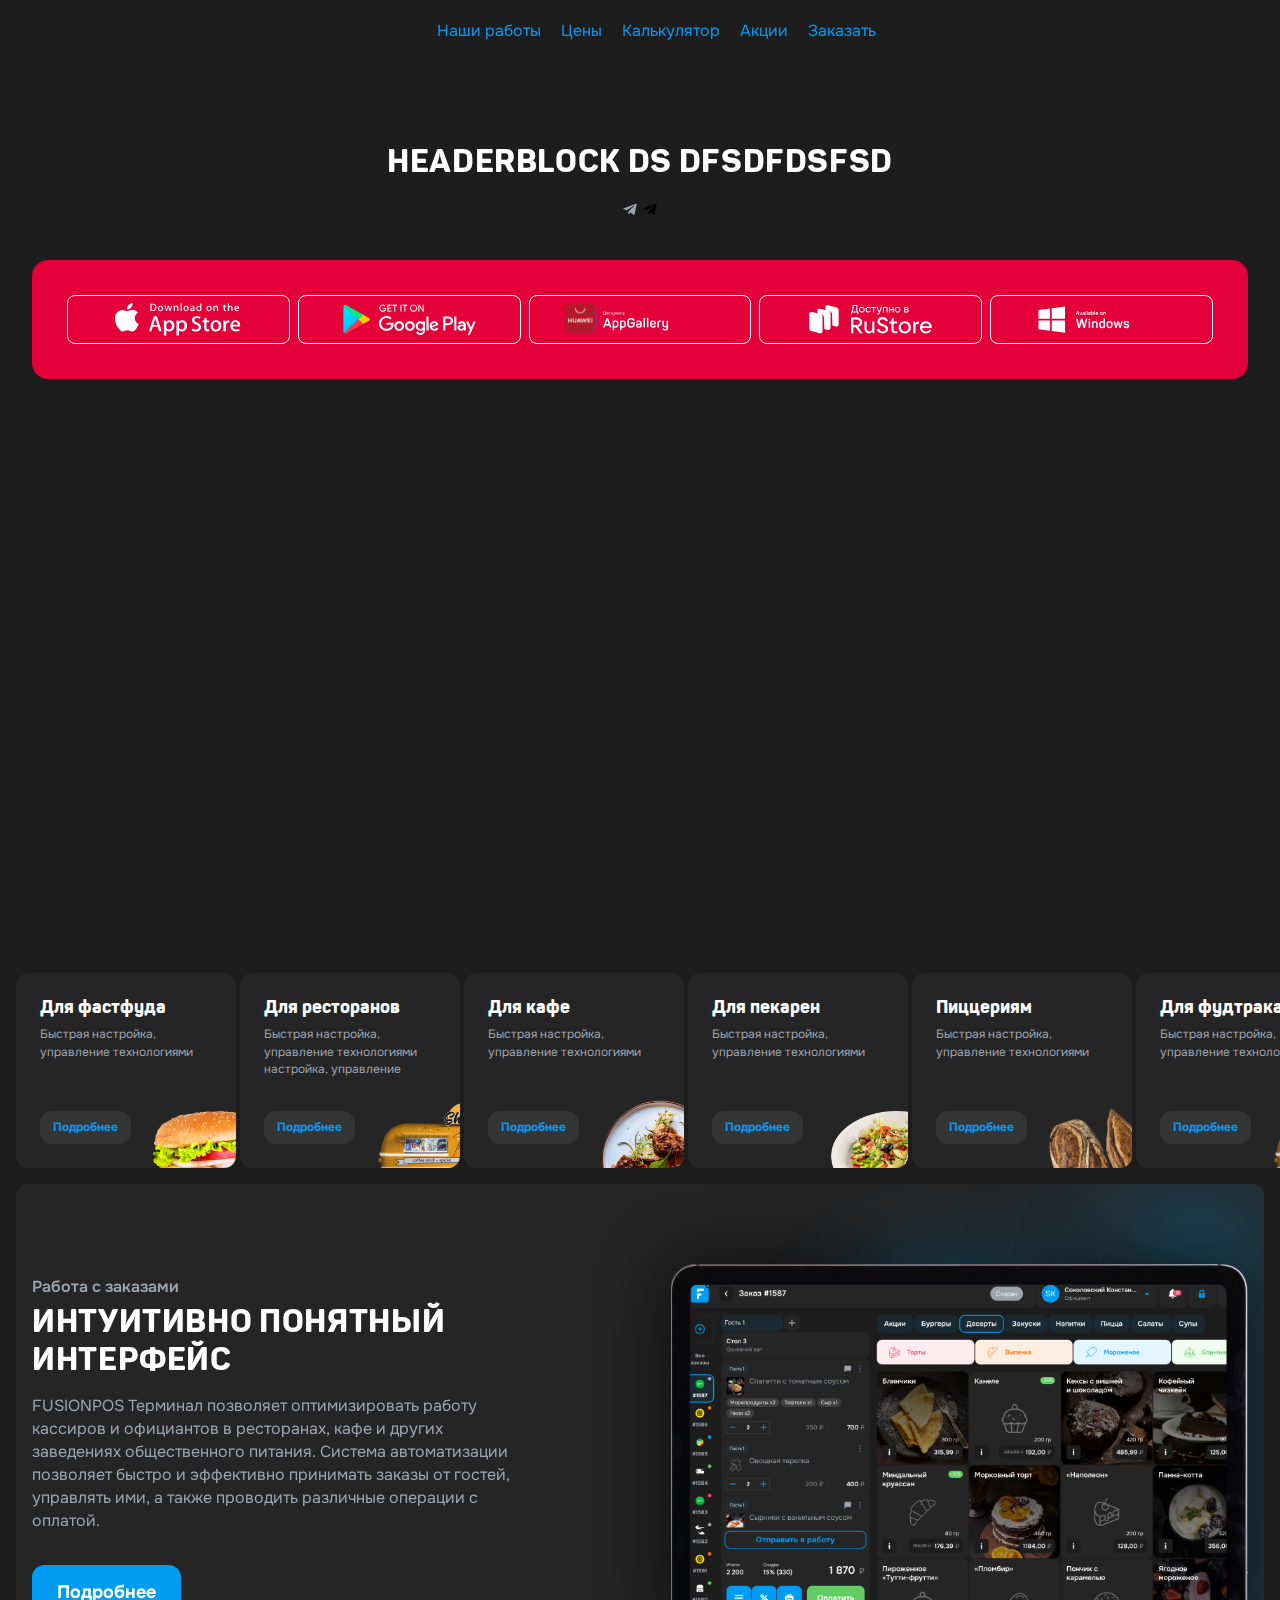
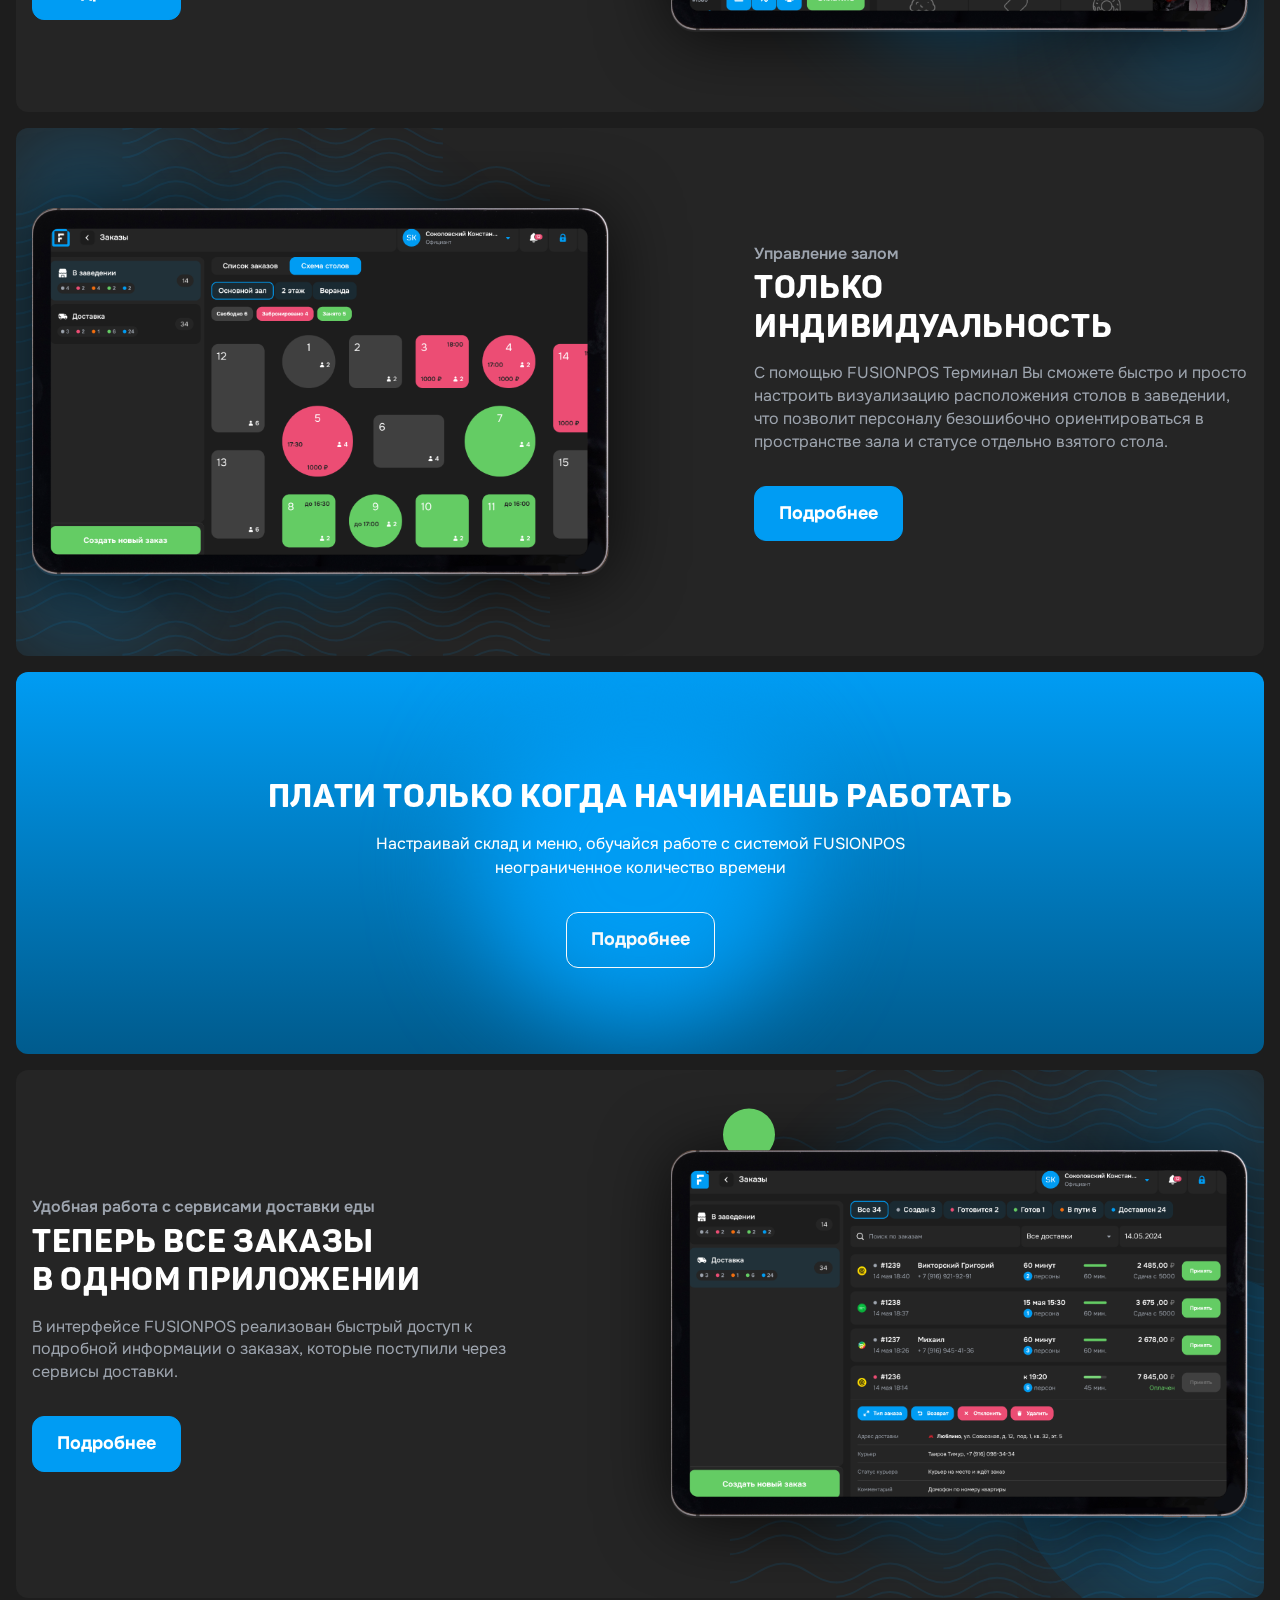
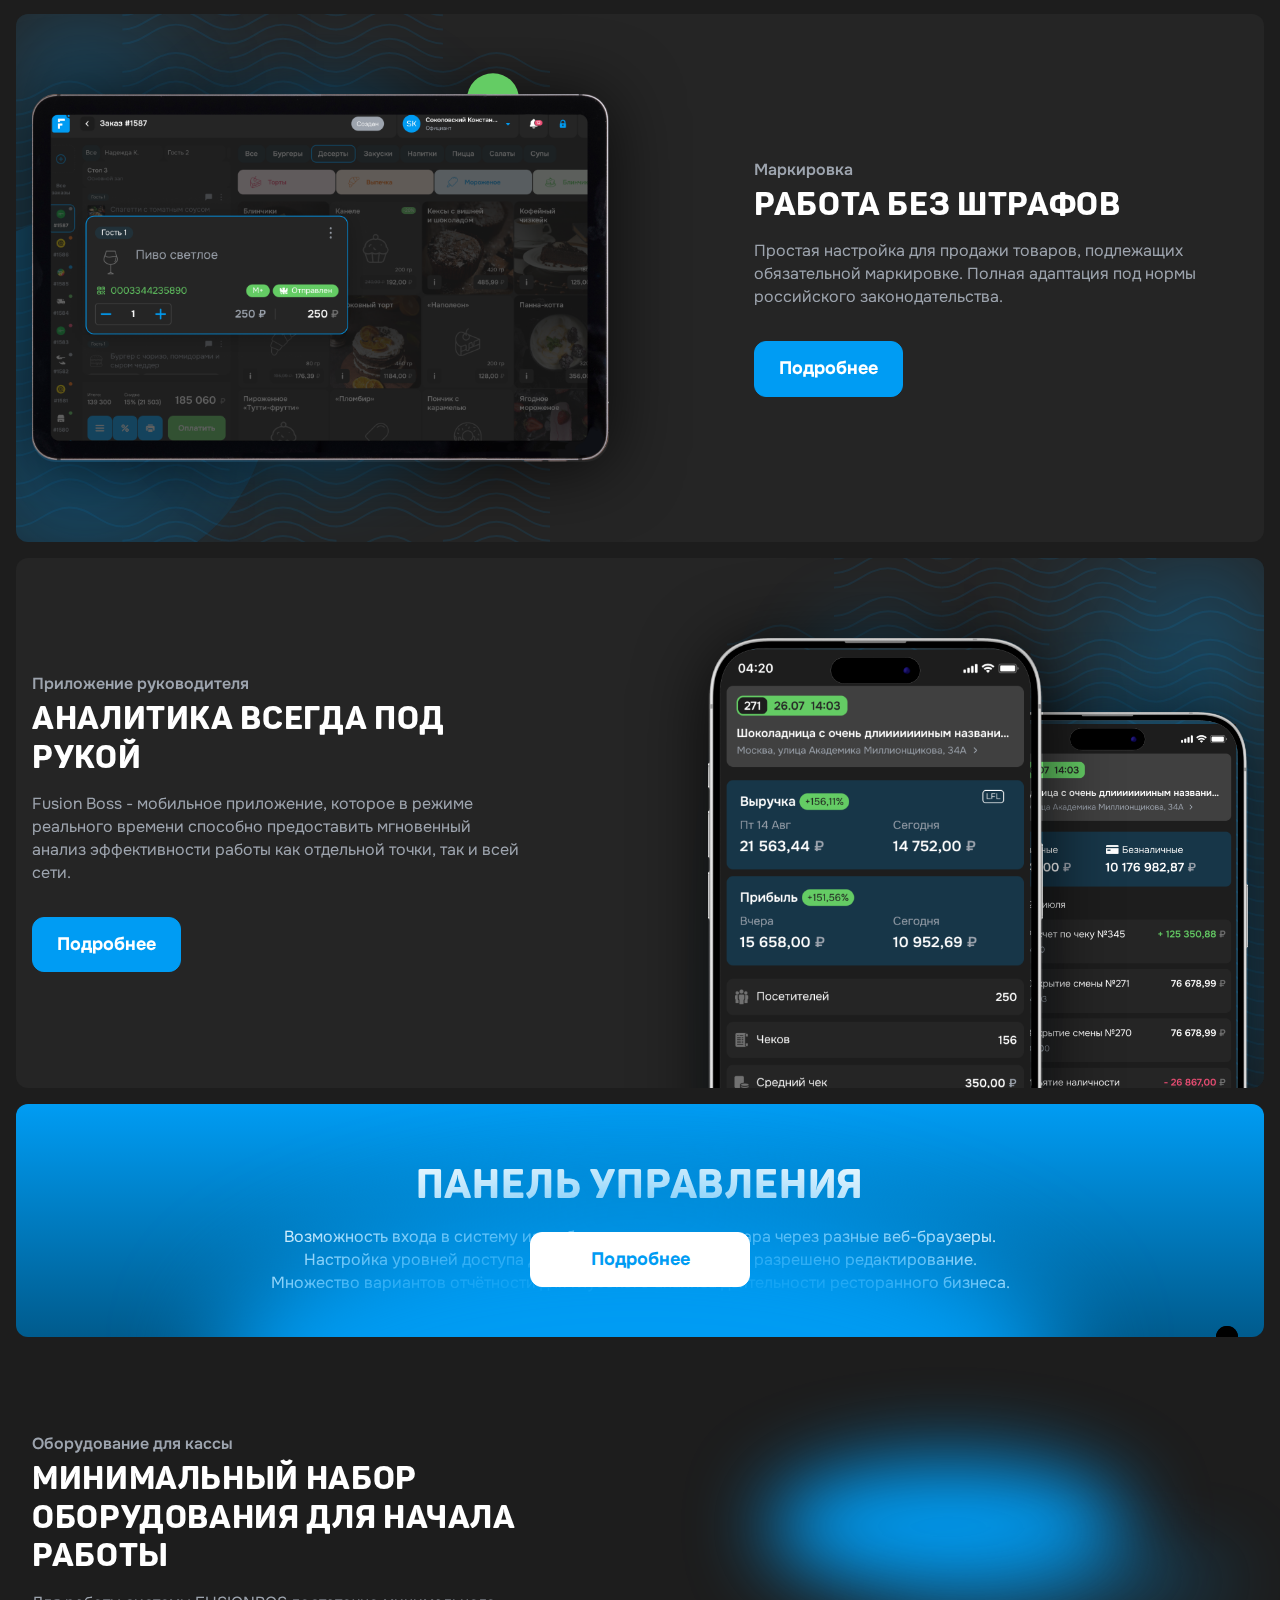
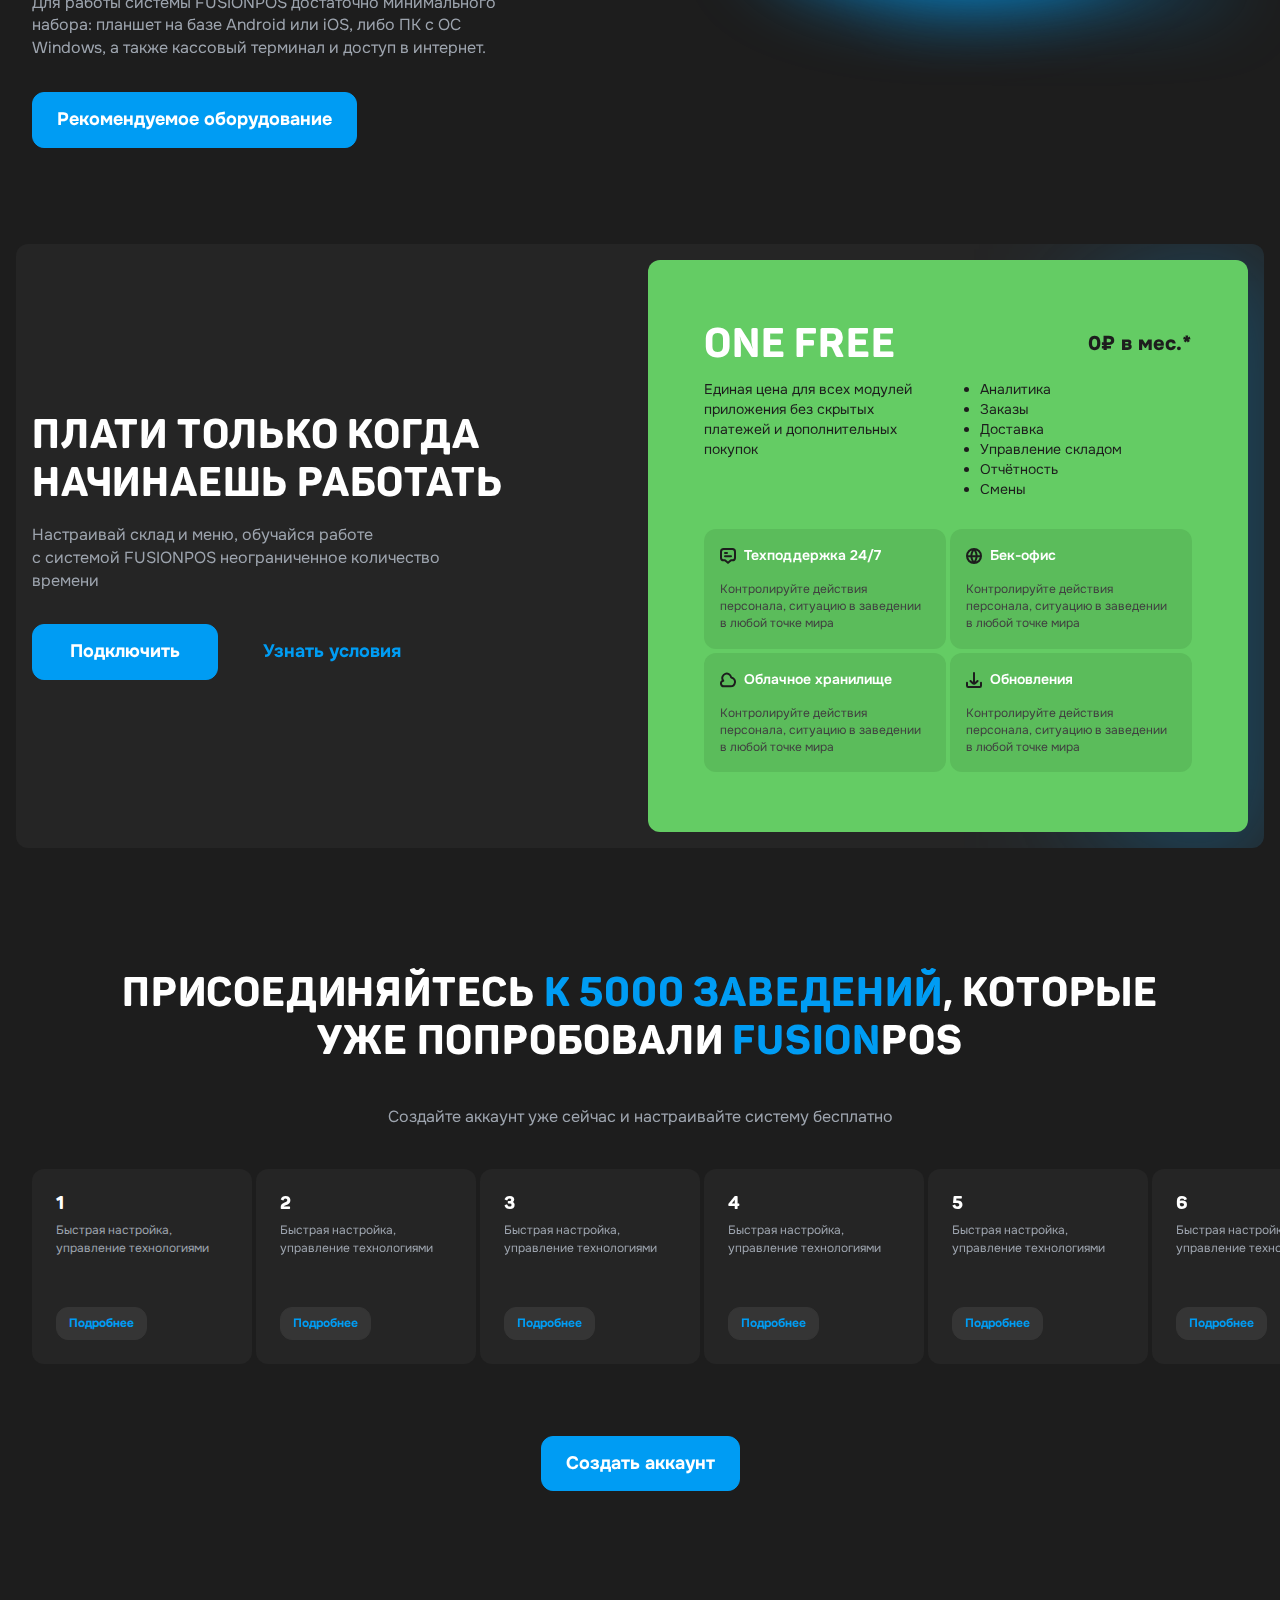
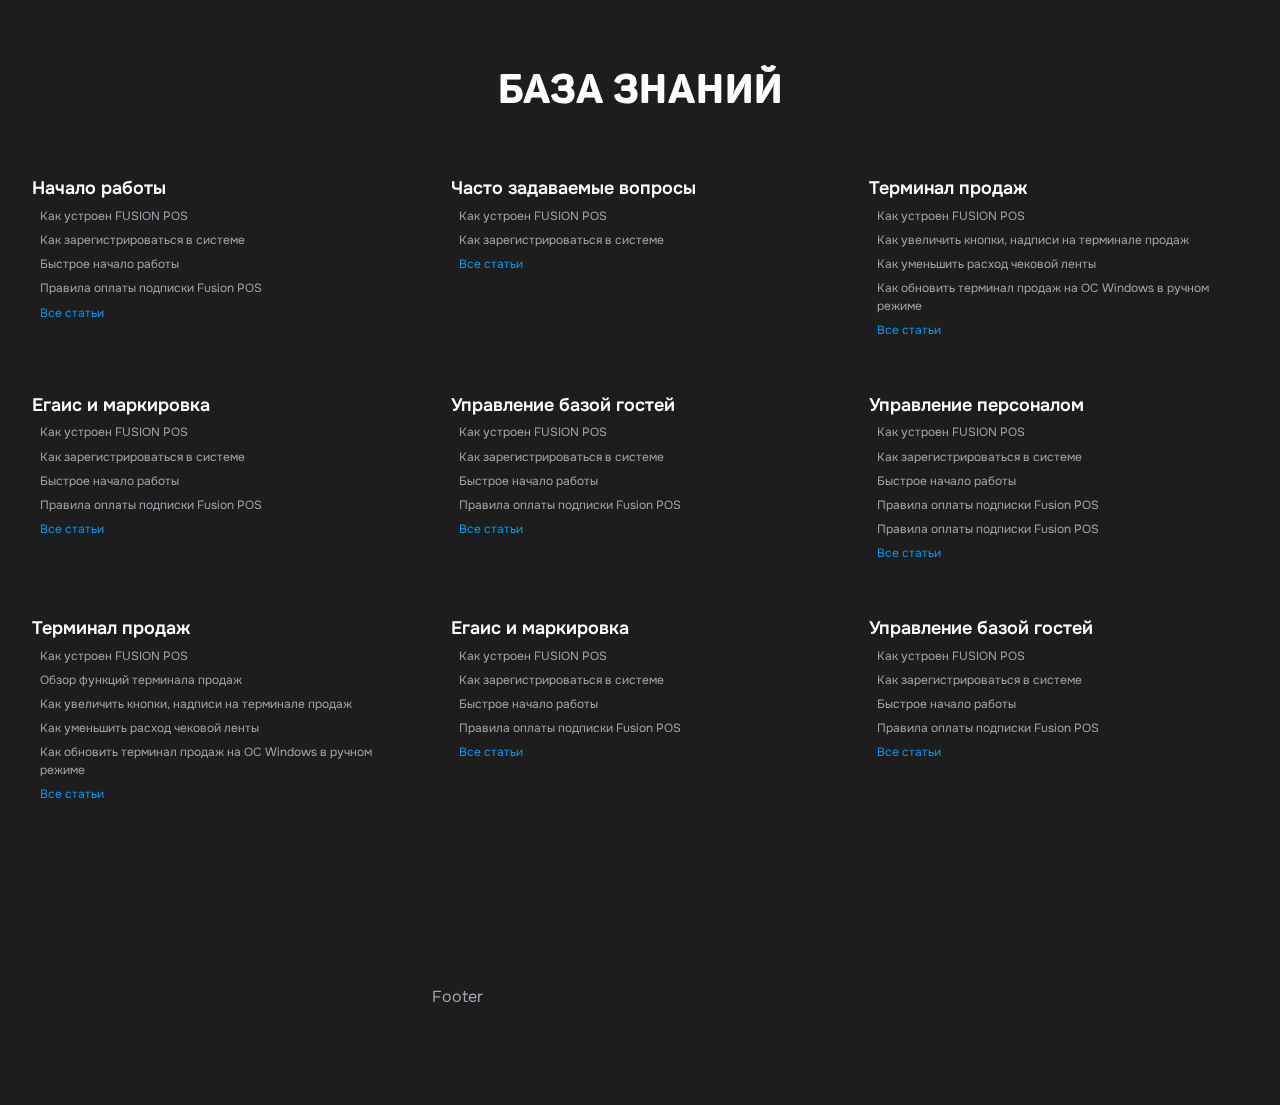
==== commit e7a876b3: "feat: add slider" ====
--- a/public/index.html
+++ b/public/index.html
@@ -28,6 +28,192 @@
 			<script>addBlock(`header`)</script>
 			<div id="headerWrap"></div>
 			<main>
+				<!-- start headerBlock-->
+				<div class="headerBlock section" id="headerBlock">
+					<div class="container">
+						<div class="section-title text-center">
+							<h2>headerBlock ds dfsdfdsfsd</h2>
+							<svg class="icon icon-telegram ">
+								<use xlink:href="img/svg/sprite.svg#telegram"></use>
+							</svg>
+							<svg class="iconC iconC-telegram ">
+								<use xlink:href="img/svg/spriteC.svg#telegram"></use>
+							</svg>
+						</div>
+						<div class="row"></div>
+						<div class="stores-icons">
+							<a class="stores-icons__img-wrap" href="#"><img src="img/svg/store-5.svg" alt="" loading="lazy"/>
+							</a>
+							<a class="stores-icons__img-wrap" href="#"><img src="img/svg/store-4.svg" alt="" loading="lazy"/>
+							</a>
+							<a class="stores-icons__img-wrap" href="#"><img src="img/svg/store-3.svg" alt="" loading="lazy"/>
+							</a>
+							<a class="stores-icons__img-wrap" href="#"><img src="img/svg/store-2.svg" alt="" loading="lazy"/>
+							</a>
+							<a class="stores-icons__img-wrap" href="#"><img src="img/svg/store-1.svg" alt="" loading="lazy"/>
+							</a>
+						</div>
+					</div>
+				</div>
+				<!-- end headerBlock-->
+				<!-- start sCatalog-->
+				<div class="sCatalog section">
+					<div class="sCatalog__slider sCatalog__slider--js swiper swiper--js">
+						<div class="swiper-wrapper">
+							<div class="swiper-slide">
+								<div class="product-card">
+									<div class="product-card__img-wrap"><img class="img img-bg" src="img/product-6.png" alt="" loading="lazy"/>
+									</div>
+									<div class="product-card__content">
+										<div class="h5">Для фастфуда</div>
+										<div class="small">Быстрая настройка, управление технологиями</div>
+									</div>
+									<div class="product-card__bottom">
+										<a class="product-card__btn btn-sm btn btn-dark" href="#">Подробнее
+										</a>
+									</div>
+								</div>
+							</div>
+							<!-- end sCatalog-->
+							<div class="swiper-slide">
+								<div class="product-card">
+									<div class="product-card__img-wrap"><img class="img img-bg" src="img/product-5.png" alt="" loading="lazy"/>
+									</div>
+									<div class="product-card__content">
+										<div class="h5">Для ресторанов</div>
+										<div class="small">Быстрая настройка, управление технологиями настройка, управление</div>
+									</div>
+									<div class="product-card__bottom">
+										<a class="product-card__btn btn-sm btn btn-dark" href="#">Подробнее
+										</a>
+									</div>
+								</div>
+							</div>
+							<!-- end sCatalog-->
+							<div class="swiper-slide">
+								<div class="product-card">
+									<div class="product-card__img-wrap"><img class="img img-bg" src="img/product-4.png" alt="" loading="lazy"/>
+									</div>
+									<div class="product-card__content">
+										<div class="h5">Для кафе</div>
+										<div class="small">Быстрая настройка, управление технологиями</div>
+									</div>
+									<div class="product-card__bottom">
+										<a class="product-card__btn btn-sm btn btn-dark" href="#">Подробнее
+										</a>
+									</div>
+								</div>
+							</div>
+							<!-- end sCatalog-->
+							<div class="swiper-slide">
+								<div class="product-card">
+									<div class="product-card__img-wrap"><img class="img img-bg" src="img/product-3.png" alt="" loading="lazy"/>
+									</div>
+									<div class="product-card__content">
+										<div class="h5">Для пекарен</div>
+										<div class="small">Быстрая настройка, управление технологиями</div>
+									</div>
+									<div class="product-card__bottom">
+										<a class="product-card__btn btn-sm btn btn-dark" href="#">Подробнее
+										</a>
+									</div>
+								</div>
+							</div>
+							<!-- end sCatalog-->
+							<div class="swiper-slide">
+								<div class="product-card">
+									<div class="product-card__img-wrap"><img class="img img-bg" src="img/product-2.png" alt="" loading="lazy"/>
+									</div>
+									<div class="product-card__content">
+										<div class="h5">Пиццериям</div>
+										<div class="small">Быстрая настройка, управление технологиями</div>
+									</div>
+									<div class="product-card__bottom">
+										<a class="product-card__btn btn-sm btn btn-dark" href="#">Подробнее
+										</a>
+									</div>
+								</div>
+							</div>
+							<!-- end sCatalog-->
+							<div class="swiper-slide">
+								<div class="product-card">
+									<div class="product-card__img-wrap"><img class="img img-bg" src="img/product-5.png" alt="" loading="lazy"/>
+									</div>
+									<div class="product-card__content">
+										<div class="h5">Для фудтрака</div>
+										<div class="small">Быстрая настройка, управление технологиями</div>
+									</div>
+									<div class="product-card__bottom">
+										<a class="product-card__btn btn-sm btn btn-dark" href="#">Подробнее
+										</a>
+									</div>
+								</div>
+							</div>
+							<!-- end sCatalog-->
+							<div class="swiper-slide">
+								<div class="product-card">
+									<div class="product-card__img-wrap"><img class="img img-bg" src="img/product-4.png" alt="" loading="lazy"/>
+									</div>
+									<div class="product-card__content">
+										<div class="h5">Для кафе</div>
+										<div class="small"> Быстрая настройка, управление технологиями настройка, управление</div>
+									</div>
+									<div class="product-card__bottom">
+										<a class="product-card__btn btn-sm btn btn-dark" href="#">Подробнее
+										</a>
+									</div>
+								</div>
+							</div>
+							<!-- end sCatalog-->
+							<div class="swiper-slide">
+								<div class="product-card">
+									<div class="product-card__img-wrap"><img class="img img-bg" src="img/product-3.png" alt="" loading="lazy"/>
+									</div>
+									<div class="product-card__content">
+										<div class="h5">Для пекарен</div>
+										<div class="small">Быстрая настройка, управление технологиями</div>
+									</div>
+									<div class="product-card__bottom">
+										<a class="product-card__btn btn-sm btn btn-dark" href="#">Подробнее
+										</a>
+									</div>
+								</div>
+							</div>
+							<!-- end sCatalog-->
+							<div class="swiper-slide">
+								<div class="product-card">
+									<div class="product-card__img-wrap"><img class="img img-bg" src="img/product-2.png" alt="" loading="lazy"/>
+									</div>
+									<div class="product-card__content">
+										<div class="h5">Пиццериям</div>
+										<div class="small">Быстрая настройка, управление технологиями</div>
+									</div>
+									<div class="product-card__bottom">
+										<a class="product-card__btn btn-sm btn btn-dark" href="#">Подробнее
+										</a>
+									</div>
+								</div>
+							</div>
+							<!-- end sCatalog-->
+							<div class="swiper-slide">
+								<div class="product-card">
+									<div class="product-card__img-wrap"><img class="img img-bg" src="img/product-5.png" alt="" loading="lazy"/>
+									</div>
+									<div class="product-card__content">
+										<div class="h5">Для фудтрака</div>
+										<div class="small">Быстрая настройка, управление технологиями</div>
+									</div>
+									<div class="product-card__bottom">
+										<a class="product-card__btn btn-sm btn btn-dark" href="#">Подробнее
+										</a>
+									</div>
+								</div>
+							</div>
+							<!-- end sCatalog-->
+						</div>
+					</div>
+				</div>
+				<!-- end sPartners-->
 				<div class="cards-content-wrapper">
 					<!-- start sContent-->
 					<section class="sContent section_gray section">
@@ -286,61 +472,215 @@
 						<div class="sPartners__slider sPartners__slider--js swiper swiper--js">
 							<div class="swiper-wrapper">
 								<div class="swiper-slide">
-									<div class="brand-card"><img src="img/svg/brand-1.svg" alt="" loading="lazy"/>
-									</div>
-								</div>
-								<div class="swiper-slide">
-									<div class="brand-card"><img src="img/svg/brand-2.svg" alt="" loading="lazy"/>
-									</div>
-								</div>
-								<div class="swiper-slide">
-									<div class="brand-card"><img src="img/svg/brand-3.svg" alt="" loading="lazy"/>
-									</div>
-								</div>
-								<div class="swiper-slide">
-									<div class="brand-card"><img src="img/svg/brand-4.svg" alt="" loading="lazy"/>
-									</div>
-								</div>
-								<div class="swiper-slide">
-									<div class="brand-card"><img src="img/svg/brand-5.svg" alt="" loading="lazy"/>
-									</div>
-								</div>
-								<div class="swiper-slide">
-									<div class="brand-card"><img src="img/svg/brand-6.svg" alt="" loading="lazy"/>
-									</div>
-								</div>
-								<div class="swiper-slide">
-									<div class="brand-card"><img src="img/svg/brand-7.svg" alt="" loading="lazy"/>
-									</div>
-								</div>
-								<div class="swiper-slide">
-									<div class="brand-card"><img src="img/svg/brand-1.svg" alt="" loading="lazy"/>
-									</div>
-								</div>
-								<div class="swiper-slide">
-									<div class="brand-card"><img src="img/svg/brand-2.svg" alt="" loading="lazy"/>
-									</div>
-								</div>
-								<div class="swiper-slide">
-									<div class="brand-card"><img src="img/svg/brand-3.svg" alt="" loading="lazy"/>
-									</div>
-								</div>
-								<div class="swiper-slide">
-									<div class="brand-card"><img src="img/svg/brand-4.svg" alt="" loading="lazy"/>
-									</div>
-								</div>
-								<div class="swiper-slide">
-									<div class="brand-card"><img src="img/svg/brand-5.svg" alt="" loading="lazy"/>
-									</div>
-								</div>
-								<div class="swiper-slide">
-									<div class="brand-card"><img src="img/svg/brand-6.svg" alt="" loading="lazy"/>
-									</div>
-								</div>
-								<div class="swiper-slide">
-									<div class="brand-card"><img src="img/svg/brand-7.svg" alt="" loading="lazy"/>
-									</div>
-								</div>
+									<div class="product-card">
+										<div class="product-card__img-wrap"><img class="img img-bg" src="img/product-undefined.png" alt="" loading="lazy"/>
+										</div>
+										<div class="product-card__content">
+											<div class="h5">1</div>
+											<div class="small">Быстрая настройка, управление технологиями</div>
+										</div>
+										<div class="product-card__bottom">
+											<a class="product-card__btn btn-sm btn btn-dark" href="#">Подробнее
+											</a>
+										</div>
+									</div>
+								</div>
+								<!-- end sCatalog-->
+								<div class="swiper-slide">
+									<div class="product-card">
+										<div class="product-card__img-wrap"><img class="img img-bg" src="img/product-undefined.png" alt="" loading="lazy"/>
+										</div>
+										<div class="product-card__content">
+											<div class="h5">2</div>
+											<div class="small">Быстрая настройка, управление технологиями</div>
+										</div>
+										<div class="product-card__bottom">
+											<a class="product-card__btn btn-sm btn btn-dark" href="#">Подробнее
+											</a>
+										</div>
+									</div>
+								</div>
+								<!-- end sCatalog-->
+								<div class="swiper-slide">
+									<div class="product-card">
+										<div class="product-card__img-wrap"><img class="img img-bg" src="img/product-undefined.png" alt="" loading="lazy"/>
+										</div>
+										<div class="product-card__content">
+											<div class="h5">3</div>
+											<div class="small">Быстрая настройка, управление технологиями</div>
+										</div>
+										<div class="product-card__bottom">
+											<a class="product-card__btn btn-sm btn btn-dark" href="#">Подробнее
+											</a>
+										</div>
+									</div>
+								</div>
+								<!-- end sCatalog-->
+								<div class="swiper-slide">
+									<div class="product-card">
+										<div class="product-card__img-wrap"><img class="img img-bg" src="img/product-undefined.png" alt="" loading="lazy"/>
+										</div>
+										<div class="product-card__content">
+											<div class="h5">4</div>
+											<div class="small">Быстрая настройка, управление технологиями</div>
+										</div>
+										<div class="product-card__bottom">
+											<a class="product-card__btn btn-sm btn btn-dark" href="#">Подробнее
+											</a>
+										</div>
+									</div>
+								</div>
+								<!-- end sCatalog-->
+								<div class="swiper-slide">
+									<div class="product-card">
+										<div class="product-card__img-wrap"><img class="img img-bg" src="img/product-undefined.png" alt="" loading="lazy"/>
+										</div>
+										<div class="product-card__content">
+											<div class="h5">5</div>
+											<div class="small">Быстрая настройка, управление технологиями</div>
+										</div>
+										<div class="product-card__bottom">
+											<a class="product-card__btn btn-sm btn btn-dark" href="#">Подробнее
+											</a>
+										</div>
+									</div>
+								</div>
+								<!-- end sCatalog-->
+								<div class="swiper-slide">
+									<div class="product-card">
+										<div class="product-card__img-wrap"><img class="img img-bg" src="img/product-undefined.png" alt="" loading="lazy"/>
+										</div>
+										<div class="product-card__content">
+											<div class="h5">6</div>
+											<div class="small">Быстрая настройка, управление технологиями</div>
+										</div>
+										<div class="product-card__bottom">
+											<a class="product-card__btn btn-sm btn btn-dark" href="#">Подробнее
+											</a>
+										</div>
+									</div>
+								</div>
+								<!-- end sCatalog-->
+								<div class="swiper-slide">
+									<div class="product-card">
+										<div class="product-card__img-wrap"><img class="img img-bg" src="img/product-undefined.png" alt="" loading="lazy"/>
+										</div>
+										<div class="product-card__content">
+											<div class="h5">7</div>
+											<div class="small">Быстрая настройка, управление технологиями</div>
+										</div>
+										<div class="product-card__bottom">
+											<a class="product-card__btn btn-sm btn btn-dark" href="#">Подробнее
+											</a>
+										</div>
+									</div>
+								</div>
+								<!-- end sCatalog-->
+								<div class="swiper-slide">
+									<div class="product-card">
+										<div class="product-card__img-wrap"><img class="img img-bg" src="img/product-undefined.png" alt="" loading="lazy"/>
+										</div>
+										<div class="product-card__content">
+											<div class="h5">1</div>
+											<div class="small">Быстрая настройка, управление технологиями</div>
+										</div>
+										<div class="product-card__bottom">
+											<a class="product-card__btn btn-sm btn btn-dark" href="#">Подробнее
+											</a>
+										</div>
+									</div>
+								</div>
+								<!-- end sCatalog-->
+								<div class="swiper-slide">
+									<div class="product-card">
+										<div class="product-card__img-wrap"><img class="img img-bg" src="img/product-undefined.png" alt="" loading="lazy"/>
+										</div>
+										<div class="product-card__content">
+											<div class="h5">2</div>
+											<div class="small">Быстрая настройка, управление технологиями</div>
+										</div>
+										<div class="product-card__bottom">
+											<a class="product-card__btn btn-sm btn btn-dark" href="#">Подробнее
+											</a>
+										</div>
+									</div>
+								</div>
+								<!-- end sCatalog-->
+								<div class="swiper-slide">
+									<div class="product-card">
+										<div class="product-card__img-wrap"><img class="img img-bg" src="img/product-undefined.png" alt="" loading="lazy"/>
+										</div>
+										<div class="product-card__content">
+											<div class="h5">3</div>
+											<div class="small">Быстрая настройка, управление технологиями</div>
+										</div>
+										<div class="product-card__bottom">
+											<a class="product-card__btn btn-sm btn btn-dark" href="#">Подробнее
+											</a>
+										</div>
+									</div>
+								</div>
+								<!-- end sCatalog-->
+								<div class="swiper-slide">
+									<div class="product-card">
+										<div class="product-card__img-wrap"><img class="img img-bg" src="img/product-undefined.png" alt="" loading="lazy"/>
+										</div>
+										<div class="product-card__content">
+											<div class="h5">4</div>
+											<div class="small">Быстрая настройка, управление технологиями</div>
+										</div>
+										<div class="product-card__bottom">
+											<a class="product-card__btn btn-sm btn btn-dark" href="#">Подробнее
+											</a>
+										</div>
+									</div>
+								</div>
+								<!-- end sCatalog-->
+								<div class="swiper-slide">
+									<div class="product-card">
+										<div class="product-card__img-wrap"><img class="img img-bg" src="img/product-undefined.png" alt="" loading="lazy"/>
+										</div>
+										<div class="product-card__content">
+											<div class="h5">5</div>
+											<div class="small">Быстрая настройка, управление технологиями</div>
+										</div>
+										<div class="product-card__bottom">
+											<a class="product-card__btn btn-sm btn btn-dark" href="#">Подробнее
+											</a>
+										</div>
+									</div>
+								</div>
+								<!-- end sCatalog-->
+								<div class="swiper-slide">
+									<div class="product-card">
+										<div class="product-card__img-wrap"><img class="img img-bg" src="img/product-undefined.png" alt="" loading="lazy"/>
+										</div>
+										<div class="product-card__content">
+											<div class="h5">6</div>
+											<div class="small">Быстрая настройка, управление технологиями</div>
+										</div>
+										<div class="product-card__bottom">
+											<a class="product-card__btn btn-sm btn btn-dark" href="#">Подробнее
+											</a>
+										</div>
+									</div>
+								</div>
+								<!-- end sCatalog-->
+								<div class="swiper-slide">
+									<div class="product-card">
+										<div class="product-card__img-wrap"><img class="img img-bg" src="img/product-undefined.png" alt="" loading="lazy"/>
+										</div>
+										<div class="product-card__content">
+											<div class="h5">7</div>
+											<div class="small">Быстрая настройка, управление технологиями</div>
+										</div>
+										<div class="product-card__bottom">
+											<a class="product-card__btn btn-sm btn btn-dark" href="#">Подробнее
+											</a>
+										</div>
+									</div>
+								</div>
+								<!-- end sCatalog-->
 							</div>
 						</div>
 						<div class="text-center">
--- a/public/css/main.min.css
+++ b/public/css/main.min.css
@@ -1 +1 @@
-@import "custom-bootstrap.min.css";@font-face{font-display:swap;font-family:Panton;font-style:normal;font-weight:400;src:url(../fonts/Panton-Trial-ExtraBold.ttf) format("truetype")}:root{--animate-delay:1.2s;--bs-body-font-size:16px;--sPT:1.25rem;--sPB:1.25rem;--sTPB:1.25rem;--fancybox-content-color:var(--bs-body-color);--swiperArrowSize:4.25rem;--swiperArrowPosition:calc(var(--swiperArrowSize)*-1/2);--swiperBorderColorDef:var(--bs-primary);--swiperColorDef:var(--bs-primary);--swiperBgDef:#fff;--swiperBorderColorDefHover:var(--bs-primary);--swiperColorDefHover:var(--bs-primary);--swiperBgDefHover:#fff}.fancybox__container{--fancybox-bg:rgba(58,59,60,.77)}.pixel-perfect{background-position:center 0;background-repeat:no-repeat;display:block;height:100%;left:0;margin-left:auto;margin-right:auto;opacity:0;overflow:hidden;pointer-events:none;position:absolute;right:0;top:0;width:100%;z-index:1000}body,html{font-size:var(--bs-body-font-size)}html{-webkit-text-size-adjust:100%;-webkit-tap-highlight-color:rgba(33,36,41,0)}body.fancybox-active,body[class*=fixed]{margin-right:var(--spacing-end)}body.fancybox-active .header,body[class*=fixed] .header{padding-right:var(--spacing-end)}body.loaded_hiding{--s:0.36s;opacity:0;pointer-events:none;transition:all var(--s) ease-in-out}body.loaded_hiding:before{display:none}body.loaded{opacity:1;pointer-events:visible}body:before{content:"";height:100%;position:absolute;width:100%;--s:0.36s;-webkit-backdrop-filter:blur(5px);backdrop-filter:blur(5px);background-color:hsla(215,9%,65%,.8);left:0;opacity:0;top:0;transition:all var(--s) ease-in-out;z-index:-1}body.fancybox-active{overflow:hidden}body[class*=fixed]{left:0;position:absolute;top:0;touch-action:none;width:100%;z-index:999;-webkit-overflow-scrolling:none;overflow:hidden;overscroll-behavior:none}body[class*=fixed]:before{opacity:.76;z-index:999}.h2,h2{font-weight:800;letter-spacing:.02em;text-transform:uppercase}.main-wrapper{display:flex;flex-direction:column;min-height:100vh;overflow:hidden;position:relative;width:100%}main{flex-grow:1;margin:0 .5rem}.section{background-position:50%;background-repeat:no-repeat;background-size:cover;border-radius:16px;margin-bottom:1rem;padding-bottom:var(--sPB);padding-top:var(--sPT)}.section_gray{background:#252525}.section-title{margin-bottom:var(--sTPB)}.mono{font-family:var(--bs-font-monospace)}.small{font-size:.75rem}.tdn{text-decoration:none!important}.ttu{text-transform:uppercase}.tdu{text-decoration:underline}.tdu:hover{text-decoration:none}.fw-300{font-weight:300}.fw-800{font-weight:800}.fw-400{font-weight:400}.fw-900{font-weight:900}.fw-500{font-weight:500}.fw-600{font-weight:600}.fw-100{font-weight:100}.row--sm{--bg-gutter-x:1.25rem}.image-source-link{color:#98c3d1}.strong,strong{font-weight:700}ul{padding-left:0}.res-i,picture img{height:auto;max-width:100%}.img-bg{background-position:50%;background-repeat:no-repeat;background-size:cover;position:relative}.img-bg img{inset:0;-o-object-fit:cover;object-fit:cover;position:absolute}.bgs{background-position:50%;background-repeat:no-repeat;background-size:cover}.table{display:table}.tr{display:table-row}.td{display:table-cell}.tabs__btn-accordion{width:100%}.tabs__btn:hover{cursor:pointer}.tabs__content{display:none}.tabs__content.active{display:block}.invisible{border:0;height:1px;margin:-1px;padding:0;position:absolute;width:1px;clip:rect(0 0 0 0);overflow:hidden}.control-wrap{position:relative}.swiper-button-hand{background-color:var(--swiperBgDef);background-image:none;background-position:50%;background-repeat:no-repeat;background-size:cover;border:2px solid var(--swiperBorderColorDef);border-radius:50%;bottom:0;box-shadow:0 15px 60px rgba(0,0,0,.1);color:var(--swiperColorDef);height:var(--swiperArrowSize);margin:auto 0;outline:none!important;position:absolute;top:0;width:var(--swiperArrowSize);--s:0.36s;transition:all var(--s) ease-in-out;-webkit-user-select:none;-moz-user-select:none;user-select:none}.swiper-button-hand:hover{background-color:var(--swiperBgDefHover);border-color:var(--swiperBorderColorDefHover);color:var(--swiperColorDefHover)}.swiper-button-hand .icon{font-size:.75rem}.swiper-button-hand:after{display:none}.swiper-button-hand-next{right:var(--swiperArrowPosition)}.swiper-button-hand-prev{left:var(--swiperArrowPosition)}.swiper-pagination{text-align:center;width:100%}.swiper-pagination-bullet{background-color:#e6e6e6;border-radius:50%;height:8px;opacity:1;outline:none!important;width:8px;--s:0.36s;display:inline-block;margin-left:.5rem;margin-right:.3125rem;transition:all var(--s) ease-in-out}.swiper-pagination-bullet-active,.swiper-pagination-bullet:hover{background-color:var(--bs-primary)}picture{display:block}img.object-fit-js{display:block;height:100%;width:100%}.object-fit-js img,img.img-bg,img.object-fit-js{-o-object-fit:cover;object-fit:cover}a{--s:0.36s;transition:all var(--s) ease-in-out}.picture-bg,img.img-bg{z-index:-1}.picture-bg,.picture-bg .object-fit-js,img.img-bg,img.img-bg .object-fit-js{height:100%;left:0;position:absolute;top:0;width:100%}.bg-wrap{position:relative;z-index:2}.browsehappy{background:#000;color:#fff;font-size:10px;min-height:100px;padding-top:30px;position:absolute;top:0;width:100%;z-index:2000}iframe{border:none}::-webkit-calendar-picker-indicator{background-image:url('data:image/svg+xml;charset=utf-8,<svg xmlns="http://www.w3.org/2000/svg" width="16" height="15" viewBox="0 0 24 24"><path fill="%23009CF3" d="M20 3h-1V1h-2v2H7V1H5v2H4c-1.1 0-2 .9-2 2v16c0 1.1.9 2 2 2h16c1.1 0 2-.9 2-2V5c0-1.1-.9-2-2-2m0 18H4V8h16z"/></svg>')}.btn,.form-control,.form-select{box-shadow:none!important}.fancybox__content :focus:not(.carousel__button.is-close){outline:none!important}.form-check,.form-check-input,.form-switch{cursor:pointer}.img-wrap-center{align-items:center;display:flex;inset:0;justify-content:center;margin:auto;position:absolute}.img-wrap-center img{height:auto;max-height:100%;max-width:100%}.img-wrap-center img.object-fit-js{height:100%;-o-object-fit:cover;object-fit:cover;width:100%}.btn-primary{--bs-btn-color:#fff;--bs-btn-bg:#009cf3;--bs-btn-border-color:#009cf3;--bs-btn-hover-color:#f5f5f5}.btn-link{font-weight:700}.footer{margin-top:auto}.footer__row{--bs-gutter-y:var(--bs-gutter-x)}.footer__slide{height:auto}.form-wrap__input-wrap{margin-bottom:.9375rem}.form-wrap__input{resize:none}.form-wrap__btn{cursor:pointer;margin-bottom:.9375rem}.form-wrap label{display:block;width:100%}input[type=number]{-moz-appearance:textfield}select::-ms-expand{display:none}input::-webkit-inner-spin-button,input::-webkit-outer-spin-button{-webkit-appearance:none;margin:0}.headerBlock{background:blue;min-height:100vh;min-height:calc(var(--vh, 1vh)*100)}.headerBlock__row{--bs-gutter-y:var(--bs-gutter-x)}.headerBlock__slide{height:auto}.soc{--bs-gutter-x:10px;--bs-gutter-y:m;display:flex;margin-left:calc(var(--bs-gutter-x)*-1/2);margin-right:calc(var(--bs-gutter-x)*-1/2);margin-top:calc(var(--bs-gutter-y)*-1)}.soc>*{margin-top:calc(var(--bs-gutter-y));padding-left:calc(var(--bs-gutter-x)/2);padding-right:calc(var(--bs-gutter-x)/2)}.soc__item{text-decoration:none!important;vertical-align:middle;--s:0.36s;display:grid;place-items:center;transition:all var(--s) ease-in-out}.soc .icon{font-size:1.875rem}.counter{counter-reset:num}.counter__item{position:relative}.counter__item:before{content:counter(num);counter-increment:num}.addBlock{border:1px solid;border-radius:23px;color:var(--color,#009cf3);display:flex;overflow:hidden;position:relative}.addBlock input{border:none;color:inherit;height:2.8125rem;text-align:center}.addBlock__btn{background:none!important;background:transparent;border:none!important;border-radius:23px;box-shadow:none!important;color:inherit;height:2.8125rem;outline:none!important;position:relative;width:1.625rem}.addBlock__btn:after,.addBlock__btn:before{background-color:currentColor;content:"";height:2px;inset:0;margin:auto;position:absolute;width:10px}.addBlock__btn--plus:after{transform:rotate(90deg)}.search-block{position:relative}.search-block input{border:none!important;font-size:14px;outline:none!important;padding-bottom:.875rem;padding-left:1.875rem;padding-top:.875rem;width:100%}.search-block .icon{border:none!important;font-size:1.25rem}.search-block button{align-items:center;background:none!important;border:none!important;display:flex;height:100%;justify-content:center;left:0;position:absolute;top:0}.breadcrumb-item{width:auto}:root{--fancybox-content-bg:none}.fancybox__content{max-width:100%;padding:0}.modal-win{background-color:#fff;max-width:100%;padding:40px;position:relative;width:31.25rem}.modal-win .mfp-close{color:#009cf3;font-size:40px;font-weight:100}a{outline:0!important}.modal-form{position:relative}#foot-dialog h3{font-size:2.25em}.mfp-close{background:0 0;border:0;border-radius:50%;box-shadow:none;color:#9da4ae;cursor:pointer;display:block;font-family:Arial,Baskerville,monospace;font-size:28px;font-size:50px;font-style:normal;font-weight:100;height:56px;line-height:56px;margin-right:-5px;margin-top:-5px;opacity:.65;opacity:1;outline:0;overflow:visible;padding:0;position:absolute;right:0;text-align:center;text-decoration:none;top:0;-webkit-user-select:none;-moz-user-select:none;user-select:none;width:56px;z-index:1046;--s:0.36s;transition:all var(--s) ease-in-out}.polite .link{color:#009cf3;cursor:pointer;text-decoration:underline}.polite .link :hover{display:none}.fancybox__container{min-height:100%;transform:none!important;width:100%!important}.fancybox-throwOutUp{animation:fancybox-throwOutUp .25s ease both}.fancybox-throwOutDown{animation:fancybox-throwOutDown .25s ease both}@keyframes fancybox-throwOutUp{0%{opacity:0;transform:translate3d(0,-5%,0)}to{opacity:1;transform:translateZ(0)}}@keyframes fancybox-throwOutDown{to{opacity:0;transform:translate3d(0,10%,0)}}.sArticleList{--sTPB:0.375rem}.sArticleList h2{margin-bottom:0}.sArticleList li{margin-bottom:.4375rem;max-width:-moz-max-content;max-width:max-content}.sArticleList li:hover a{color:#009cf3}.sArticleList li a{color:#9da4ae}.sArticleList li:last-child a{color:#009cf3}.sArticleList ul{list-style:none;margin-bottom:0}.dd-group__head{color:#fff;cursor:pointer;font-size:1rem;font-weight:600;line-height:125%;padding:.5rem 0}.dd-group__head:before{--s:0.36s;background-image:url("data:image/svg+xml;charset=utf-8,%3Csvg xmlns='http://www.w3.org/2000/svg' width='12' height='12' fill='none' viewBox='0 0 12 12'%3E%3Cpath stroke='%23009CF3' stroke-width='2' d='m4 2 4 4-4 4'/%3E%3C/svg%3E");background-position:50%;background-repeat:no-repeat;background-size:contain;content:"";display:inline-block;height:.75rem;margin-right:.5rem;transition:all var(--s) ease-in-out;vertical-align:middle;width:.75rem}.dd-group__item.active .dd-group__head:before{transform:rotate(90deg)}.dd-group__content{font-size:.75rem;padding-left:1.25rem}.sCatalog{background:pink}.sCatalog__row{--bs-gutter-y:var(--bs-gutter-x)}.sCatalog__slide{height:auto}.product-item{background:#fff;border:1px solid #e2e2e2;border-radius:15px;display:flex;flex-direction:column;min-height:100%;overflow:hidden;position:relative}.product-item__img-wrap{aspect-ratio:var(--ratio,190/298);display:block;position:relative}.product-item__caption{display:flex;flex-direction:column;flex-grow:1;padding:1.25rem}.sContact{background:linear-gradient(180deg,#009cf3,#005b8d);overflow:hidden;position:relative}.sContact:not(.bg-blue){--sPT:3.5rem;--sPB:2.875rem;--sTPB:0rem}.sContact .section-title p{color:#fff;margin-bottom:2rem}.sContact .section-title__btn{min-width:9.25rem;width:auto}.sContact .section-title.smaller p{font-size:1rem;line-height:150%;margin-left:auto;margin-right:auto;max-width:40.625rem;padding:0 1.75rem}.sContact .container{position:relative;z-index:1}.sContact:before{background:#009cf3;border-radius:100%;content:"";filter:blur(50px);height:20.625rem;left:50%;position:absolute;top:50%;transform:translate(-50%,-50%);width:20.625rem;z-index:0}.sContact__btn{bottom:1.5rem;left:50%;min-width:11.25rem;position:absolute;transform:translateX(-50%);z-index:3}.sContact .img{border-left:11px solid #000;border-radius:16px 16px 0 0;border-right:11px solid #000;border-top:11px solid #000;max-width:100%}.sContact.bg-blue{--sPB:0rem;--sPT:1.625rem}.sContact.bg-blue:before{background:#009cf3;border-radius:100%;content:"";filter:blur(20px);height:20.625rem;left:50%;max-width:53rem;position:absolute;top:100%;transform:translate(-50%,-30%);width:90%;z-index:2}.btn-light{--bs-btn-color:#009cf3;--bs-btn-bg:#fff;--bs-btn-border-color:#fff;--bs-btn-hover-color:#009cf3;--bs-btn-hover-bg:#f8f9fa;--bs-btn-hover-border-color:#f8f9fa}.sContent{--sTPB:0rem;position:relative}.sContent__row{--bs-gutter-y:var(--bs-gutter-x)}.sContent .container{position:relative;z-index:1}.sContent.section_gray{overflow:hidden}.sContent.section_gray:after,.sContent.section_gray:before{bottom:0;content:"";filter:blur(50px);height:50%;opacity:.4;position:absolute;width:30%;z-index:0}.sContent.section_gray:before{background:linear-gradient(133deg,transparent,rgba(0,156,243,.8) 80%);left:0;transform:rotate(15deg)}.sContent.section_gray:after{background:linear-gradient(208deg,transparent,rgba(0,156,243,.8) 50%);bottom:0;height:100%;right:0;transform:translateX(20%);width:20%}.sContent.bg_gr{background:#252525;overflow:hidden;position:relative}.sContent.bg_gr:before{background:linear-gradient(208deg,transparent,rgba(0,156,243,.8) 50%);content:"";filter:blur(50px);height:100%;opacity:.4;position:absolute;right:0;width:20%;z-index:1}.sContent__content-wrap{margin-bottom:2.25rem;position:relative}.sContent__content-wrap:after,.sContent__content-wrap:before{background:#009cf3;border-radius:50%;content:"";filter:blur(40px);left:50%;position:absolute;width:60%;z-index:-1}.sContent__content-wrap:after{bottom:-13%;height:4.3125rem;transform:translateX(-50%)}.sContent__content-wrap:before{bottom:0;height:1.25rem;transform:translateX(-20%)}.sContent__img-wrap{aspect-ratio:var(--ratio,577/368);border-radius:1rem;box-shadow:0 4px 70px 0 rgba(0,0,0,.74);display:block;max-width:36.0625rem;position:relative;z-index:1}.sContent__img-wrap.frame-mob{aspect-ratio:var(--ratio,343/709);border-radius:3.875rem;display:block;margin-left:0!important;position:relative}.sContent .frame-mob-wrapper{position:relative}.sContent .frame-mob-wrapper .frame-mob:first-child{width:62%}.sContent .frame-mob-wrapper .frame-mob:last-child{left:48%;position:absolute;top:20%;width:52%;z-index:0}.sContent .waves-gray{max-width:100vw;position:absolute;right:-20px;top:40px;transform:translateX(40%);z-index:-1}.sContent .section-title{max-width:30.875rem}.sContent .section-title.bigger p{max-width:28.125rem}.sContent .img{--border:1.9vw;display:inline-block;height:calc(100% - var(--border)*2);left:var(--border);-o-object-position:left top;object-position:left top;position:absolute;top:var(--border);width:calc(100% - var(--border)*2);z-index:1}.sContent .frame{position:relative;z-index:2}.section-title__top{margin-bottom:.25rem}.card-aside{background:#64cc64;border-radius:12px;--pad:16px;padding:var(--pad)}.card-aside__top{align-items:center;display:flex;justify-content:space-between;margin-bottom:.375rem}.card-aside p,.card-aside ul,.card-aside__price{color:#1d1d1d}.card-aside ul{font-size:.875rem;margin-bottom:.875rem;margin-left:1.5rem}.card-aside p{font-size:.875rem;margin-bottom:.5rem}.card-aside__title{font-size:1.5rem}.card-aside__price{font-size:1.25rem}.card-aside .icon{fill:#1d1d1d;margin-right:.5rem}.card-aside__row-cards{display:flex;gap:.25rem;overflow:auto;padding-bottom:.25rem}.title-f{font-family:Panton,SFMono-Regular,Menlo,Monaco,Consolas,Liberation Mono,Courier New,monospace;font-weight:800;letter-spacing:.02em}.inner-card{background:#5bbc5b;border-radius:12px;flex-shrink:0;height:auto;padding:1rem;width:13.0625rem}.inner-card__title{font-size:.875rem;font-weight:600;margin-bottom:1rem}.inner-card .small{color:#404040}.sForm__row{--bs-gutter-y:var(--bs-gutter-x)}.sForm__slide{height:auto}.sPartners{--sPT:3.75rem;--sTPB:2.75rem}.sPartners .section-title{margin-left:auto;margin-right:auto;max-width:65rem}.sPartners .section-title span{color:#009cf3}.sPartners__slider{margin-bottom:3rem;overflow:visible}.sPartners .swiper-wrapper{transition-timing-function:linear!important}.sPartners .swiper-slide{height:auto;width:auto}.brand-card{align-items:center;display:flex;height:3.75rem;justify-content:center;margin-right:1.5rem;width:11.25rem}.brand-card img{filter:saturate(0);max-height:98%;max-width:90%}.menu{list-style:none;margin-bottom:0;max-width:100%;position:relative}.menu li{padding:0}.menu a{display:block;padding:1.25rem calc(var(--bs-gutter-x)/2)}.toggle-menu-mobile{--h:0.125em;--color:#009cf3;--position:calc(var(--h)*2);cursor:pointer;display:block;font-size:32px;height:calc(var(--h)*12);position:relative;width:1em}.toggle-menu-mobile span:after,.toggle-menu-mobile span:before{content:"";left:0;position:absolute}.toggle-menu-mobile span{bottom:0;display:block;margin-bottom:auto;margin-top:auto;position:absolute;top:0}.toggle-menu-mobile span:before{top:var(--position);transform:rotate(var(--rotate,0))}.toggle-menu-mobile span:after{bottom:var(--position);transform:rotate(calc(var(--rotate, 0)*-1))}.toggle-menu-mobile span,.toggle-menu-mobile span:after,.toggle-menu-mobile span:before{backface-visibility:hidden;background-color:var(--color);height:var(--h);transform-origin:50% 50%;transition:all .3s;width:1em}.toggle-menu-mobile.on span{--color:transparent}.toggle-menu-mobile.on{--position:0;--rotate:45deg}.top-nav__row{--bs-gutter-y:var(--bs-gutter-x)}.top-nav__slide{height:auto}.topLine__row{--bs-gutter-y:var(--bs-gutter-x)}.topLine__slide{height:auto}@media (min-width:576px){.modal-text{max-width:1000px}}@media (min-width:768px){:root{--sPT:5rem;--sPB:5rem;--sTPB:2.5rem}.btn{--bs-btn-padding-x:24px}.sArticleList{--sTPB:2.5rem}.sArticleList .section-title{text-align:center}.sArticleList .dd-group{display:grid;gap:2.5rem;grid-template-columns:repeat(2,1fr)}.dd-group__head{font-size:1.125rem;pointer-events:none}.dd-group__head:before{content:none}.dd-group__content{padding-left:.5rem}.sContact.bg-blue:before{filter:blur(50px);transform:translate(-50%,-40%)}.sContent{--sTPB:0rem}.sContent__btn-wrap .btn:last-child{margin-left:1rem}.sContent__btn-wrap .btn{min-width:11.625rem}.card-aside__row-cards{display:grid;grid-template-columns:repeat(2,1fr);overflow:hidden}.inner-card{width:auto}}@media (min-width:992px){main{margin:0 1rem}.section{border-radius:12px}.wow{visibility:hidden}.sArticleList{--sTPB:3.375rem}.sArticleList .dd-group{grid-template-columns:repeat(3,1fr)}.sContact:not(.bg-blue){--sPT:6.625rem;--sPB:5.375rem}.sContact__btn{bottom:3.125rem;min-width:13.75rem}.sContact.bg-blue{--sPT:3.625rem;--sTPB:1.25rem}.sContent__row{align-items:center;height:100%}.sContent .container{height:100%}.sContent.section_gray:after,.sContent.section_gray:before{background:linear-gradient(270deg,transparent,rgba(0,156,243,.8) 80%);height:100%;transform:translate(0);width:20%}.sContent.section_gray:before{background:linear-gradient(270deg,transparent,rgba(0,156,243,.8) 80%)}.sContent.section_gray:after{background:linear-gradient(90deg,transparent,rgba(0,156,243,.8) 80%)}.sContent.bg_gr{--sPT:1rem;--sPB:1rem}.sContent.bg_gr:before{background:linear-gradient(90deg,transparent,rgba(0,156,243,.8) 80%)}.sContent__content-wrap{margin-bottom:0}.sContent__content-wrap:after{height:8.125rem}.sContent__img-wrap{border-radius:1.5rem}.sContent__img-wrap:before{background:#009cf3;border-radius:50%;bottom:0;content:"";filter:blur(50px);height:100%;left:50%;opacity:.4;position:absolute;top:50%;transform:translate(-50%,-50%);width:50%;z-index:0}.sContent .frame-mob-wrapper{margin-left:10%;min-height:23.125rem}.sContent .frame-mob-wrapper .frame-mob:first-child{left:0;position:absolute;top:0}.sContent .waves{height:150%;position:absolute;top:50%;transform:translateY(-50%);z-index:-1}.sContent .waves.right{right:0}.sContent .waves.left{left:0}.sContent .waves-gray{top:50%;transform:translate(35%,-50%)}.sContent .img{--border:12px}.sContent .green-circle:after{background:#64cc64;border-radius:50%;content:"";height:3.25rem;position:absolute;width:3.25rem;z-index:0}.sContent .green-circle.left:after{bottom:100%;left:3.25rem;transform:translateY(20%)}.sContent .green-circle.right:after{bottom:100%;right:5.625rem;transform:translateY(60%)}.section-title p{margin-bottom:2rem}.cards-content-wrapper .sContent:nth-child(odd) .sContent__row{flex-direction:row-reverse}.cards-content-wrapper .sContent:nth-child(odd).section_gray:before{content:none}.cards-content-wrapper .sContent:nth-child(odd).after-circle:before{background:linear-gradient(180deg,#009cf3,#005b8d);border-radius:50%;bottom:0;content:"";filter:blur(0);height:22.625rem;left:auto;opacity:.2;right:0;transform:translate(30%,10%);width:22.625rem}.cards-content-wrapper .sContent:nth-child(odd) .sContent__img-wrap{margin-left:auto}.cards-content-wrapper .sContent:nth-child(2n).section_gray:after{content:none}.cards-content-wrapper .sContent:nth-child(2n) .section-title{margin-left:auto}.cards-content-wrapper .sContent:nth-child(2n).after-circle:after{background:linear-gradient(180deg,#009cf3,#005b8d);border-radius:50%;bottom:0;content:"";filter:blur(0);height:22.625rem;left:0;opacity:.2;transform:translate(-30%,10%);width:22.625rem}.card-aside{--pad:26px}.card-aside__row{margin-bottom:1rem}.card-aside__title{font-size:2.5rem}.sPartners{--sPT:6.625rem;--sTPB:2.5rem}.sPartners .section-title h2{margin-bottom:2.5rem}.sPartners__slider{margin-bottom:4.5rem}.brand-card{margin-right:2.9375rem}.menu{display:flex;text-align:center;--bs-gutter-x:20px;--bs-gutter-y:0;flex-wrap:wrap;margin-left:calc(var(--bs-gutter-x)*-1/2);margin-right:calc(var(--bs-gutter-x)*-1/2);margin-top:calc(var(--bs-gutter-y)*-1)}.menu>*{margin-top:calc(var(--bs-gutter-y));padding-left:calc(var(--bs-gutter-x)/2);padding-right:calc(var(--bs-gutter-x)/2)}}@media (min-width:1200px){.sContact .img{display:block;margin-left:auto;margin-right:.625rem;max-width:76.25rem}.sContent .container-bigger{margin-right:0;max-width:1351px}.card-aside{--pad:56px}.section-title.bigger h2{font-size:2.5rem}}@media (min-width:1400px){.section{margin-left:auto;margin-right:auto;max-width:1408px}.sArticleList .dd-group{justify-items:center}.dd-group__item{width:23.5rem}.sContent.section_gray{height:36.75rem}}@media (max-width:991.98px){.h2,h2{font-size:1.5rem}p{font-size:.875rem}.sContent.bg_gr:after{background:linear-gradient(208deg,transparent,rgba(0,156,243,.8) 50%);bottom:0;content:"";filter:blur(50px);height:100%;left:0;opacity:.4;position:absolute;transform:translateX(20%);width:20%;z-index:0}.sContent__content-wrap img{max-width:90%}.sContent .waves{display:none}.section-title__top{font-size:.875rem}.menu-mobile{--s:0.6s;background-color:#1d1d1d;max-width:85%;position:fixed!important;right:0;top:0;transition:all var(--s) ease-in-out;width:280px;will-change:transform;z-index:999}.menu-mobile:not(.active){transform:translate3d(120%,0,0);--opacity:0}.menu-mobile:not(.active) .toggle-menu-mobile{opacity:0}.menu-mobile .toggle-menu-mobile{color:#fff;left:0;margin-left:-15%;position:absolute;right:auto;top:10px;z-index:9999}.menu-mobile .toggle-menu-mobile span:after,.menu-mobile .toggle-menu-mobile span:before{--color:#fff}.menu-mobile__inner{overflow-x:hidden;overflow-y:auto;padding:calc(env(safe-area-inset-top, 0px) + 1.25rem) 0 calc(env(safe-area-inset-bottom, 0px) + 1.25rem);-webkit-overflow-scrolling:touch;height:100vh}.menu-mobile.active .toggle-menu-mobile{opacity:1}.menu-mobile ul{position:relative}.menu-mobile li{border-top:1px solid hsla(0,0%,100%,.13);display:block;margin:0}.menu-mobile li a{display:block;padding:10px}}@media (max-width:767.98px){.dd-group__content{display:none}.dd-group__content.active{display:block}.section-title__btn{width:100%}.sPartners .btn{width:100%}}@media (max-width:575.98px){.sContact{margin-left:-.5rem;margin-right:-.5rem}}@media (hover:hover){.custom-scroll{scrollbar-color:var(--bs-primary) transparent;scrollbar-width:auto}.custom-scroll::-webkit-scrollbar{width:4px}.custom-scroll::-webkit-scrollbar-track{background:transparent}.custom-scroll::-webkit-scrollbar-thumb{background-color:var(--bs-primary);border:0 solid transparent;border-radius:16px}}+@import "custom-bootstrap.min.css";@font-face{font-display:swap;font-family:Panton;font-style:normal;font-weight:400;src:url(../fonts/Panton-Trial-ExtraBold.ttf) format("truetype")}:root{--animate-delay:1.2s;--bs-body-font-size:16px;--sPT:1.25rem;--sPB:1.25rem;--sTPB:1.25rem;--fancybox-content-color:var(--bs-body-color);--swiperArrowSize:4.25rem;--swiperArrowPosition:calc(var(--swiperArrowSize)*-1/2);--swiperBorderColorDef:var(--bs-primary);--swiperColorDef:var(--bs-primary);--swiperBgDef:#fff;--swiperBorderColorDefHover:var(--bs-primary);--swiperColorDefHover:var(--bs-primary);--swiperBgDefHover:#fff}.fancybox__container{--fancybox-bg:rgba(58,59,60,.77)}.pixel-perfect{background-position:center 0;background-repeat:no-repeat;display:block;height:100%;left:0;margin-left:auto;margin-right:auto;opacity:0;overflow:hidden;pointer-events:none;position:absolute;right:0;top:0;width:100%;z-index:1000}body,html{font-size:var(--bs-body-font-size)}html{-webkit-text-size-adjust:100%;-webkit-tap-highlight-color:rgba(33,36,41,0)}body.fancybox-active,body[class*=fixed]{margin-right:var(--spacing-end)}body.fancybox-active .header,body[class*=fixed] .header{padding-right:var(--spacing-end)}body.loaded_hiding{--s:0.36s;opacity:0;pointer-events:none;transition:all var(--s) ease-in-out}body.loaded_hiding:before{display:none}body.loaded{opacity:1;pointer-events:visible}body:before{content:"";height:100%;position:absolute;width:100%;--s:0.36s;-webkit-backdrop-filter:blur(5px);backdrop-filter:blur(5px);background-color:hsla(215,9%,65%,.8);left:0;opacity:0;top:0;transition:all var(--s) ease-in-out;z-index:-1}body.fancybox-active{overflow:hidden}body[class*=fixed]{left:0;position:absolute;top:0;touch-action:none;width:100%;z-index:999;-webkit-overflow-scrolling:none;overflow:hidden;overscroll-behavior:none}body[class*=fixed]:before{opacity:.76;z-index:999}.h2,h2{font-weight:800;letter-spacing:.02em;text-transform:uppercase}.main-wrapper{display:flex;flex-direction:column;min-height:100vh;overflow:hidden;position:relative;width:100%}main{flex-grow:1;margin:0 .5rem}.section{background-position:50%;background-repeat:no-repeat;background-size:cover;border-radius:1rem;margin-bottom:1rem;padding-bottom:var(--sPB);padding-top:var(--sPT)}.section_gray{background:#252525}.section-title{margin-bottom:var(--sTPB)}.mono{font-family:var(--bs-font-monospace)}.small{font-size:.75rem}.tdn{text-decoration:none!important}.ttu{text-transform:uppercase}.tdu{text-decoration:underline}.tdu:hover{text-decoration:none}.fw-300{font-weight:300}.fw-800{font-weight:800}.fw-400{font-weight:400}.fw-900{font-weight:900}.fw-500{font-weight:500}.fw-600{font-weight:600}.fw-100{font-weight:100}.row--sm{--bg-gutter-x:1.25rem}.image-source-link{color:#98c3d1}.strong,strong{font-weight:700}ul{padding-left:0}.res-i,picture img{height:auto;max-width:100%}.img-bg{background-position:50%;background-repeat:no-repeat;background-size:cover;position:relative}.img-bg img{inset:0;-o-object-fit:cover;object-fit:cover;position:absolute}.bgs{background-position:50%;background-repeat:no-repeat;background-size:cover}.table{display:table}.tr{display:table-row}.td{display:table-cell}.tabs__btn-accordion{width:100%}.tabs__btn:hover{cursor:pointer}.tabs__content{display:none}.tabs__content.active{display:block}.invisible{border:0;height:1px;margin:-1px;padding:0;position:absolute;width:1px;clip:rect(0 0 0 0);overflow:hidden}.control-wrap{position:relative}.swiper-button-hand{background-color:var(--swiperBgDef);background-image:none;background-position:50%;background-repeat:no-repeat;background-size:cover;border:2px solid var(--swiperBorderColorDef);border-radius:50%;bottom:0;box-shadow:0 15px 60px rgba(0,0,0,.1);color:var(--swiperColorDef);height:var(--swiperArrowSize);margin:auto 0;outline:none!important;position:absolute;top:0;width:var(--swiperArrowSize);--s:0.36s;transition:all var(--s) ease-in-out;-webkit-user-select:none;-moz-user-select:none;user-select:none}.swiper-button-hand:hover{background-color:var(--swiperBgDefHover);border-color:var(--swiperBorderColorDefHover);color:var(--swiperColorDefHover)}.swiper-button-hand .icon{font-size:.75rem}.swiper-button-hand:after{display:none}.swiper-button-hand-next{right:var(--swiperArrowPosition)}.swiper-button-hand-prev{left:var(--swiperArrowPosition)}.swiper-pagination{text-align:center;width:100%}.swiper-pagination-bullet{background-color:#e6e6e6;border-radius:50%;height:8px;opacity:1;outline:none!important;width:8px;--s:0.36s;display:inline-block;margin-left:.5rem;margin-right:.3125rem;transition:all var(--s) ease-in-out}.swiper-pagination-bullet-active,.swiper-pagination-bullet:hover{background-color:var(--bs-primary)}picture{display:block}img.object-fit-js{display:block;height:100%;width:100%}.object-fit-js img,img.img-bg,img.object-fit-js{-o-object-fit:cover;object-fit:cover}a{--s:0.36s;transition:all var(--s) ease-in-out}.picture-bg,img.img-bg{z-index:-1}.picture-bg,.picture-bg .object-fit-js,img.img-bg,img.img-bg .object-fit-js{height:100%;left:0;position:absolute;top:0;width:100%}.bg-wrap{position:relative;z-index:2}.browsehappy{background:#000;color:#fff;font-size:10px;min-height:100px;padding-top:30px;position:absolute;top:0;width:100%;z-index:2000}iframe{border:none}::-webkit-calendar-picker-indicator{background-image:url('data:image/svg+xml;charset=utf-8,<svg xmlns="http://www.w3.org/2000/svg" width="16" height="15" viewBox="0 0 24 24"><path fill="%23009CF3" d="M20 3h-1V1h-2v2H7V1H5v2H4c-1.1 0-2 .9-2 2v16c0 1.1.9 2 2 2h16c1.1 0 2-.9 2-2V5c0-1.1-.9-2-2-2m0 18H4V8h16z"/></svg>')}.btn,.form-control,.form-select{box-shadow:none!important}.fancybox__content :focus:not(.carousel__button.is-close){outline:none!important}.form-check,.form-check-input,.form-switch{cursor:pointer}.img-wrap-center{align-items:center;display:flex;inset:0;justify-content:center;margin:auto;position:absolute}.img-wrap-center img{height:auto;max-height:100%;max-width:100%}.img-wrap-center img.object-fit-js{height:100%;-o-object-fit:cover;object-fit:cover;width:100%}.btn-primary{--bs-btn-color:#fff;--bs-btn-bg:#009cf3;--bs-btn-border-color:#009cf3;--bs-btn-hover-color:#f5f5f5}.btn-link{font-weight:700}.footer{margin-top:auto}.footer__row{--bs-gutter-y:var(--bs-gutter-x)}.footer__slide{height:auto}.form-wrap__input-wrap{margin-bottom:.9375rem}.form-wrap__input{resize:none}.form-wrap__btn{cursor:pointer;margin-bottom:.9375rem}.form-wrap label{display:block;width:100%}input[type=number]{-moz-appearance:textfield}select::-ms-expand{display:none}input::-webkit-inner-spin-button,input::-webkit-outer-spin-button{-webkit-appearance:none;margin:0}.headerBlock{min-height:100vh;min-height:calc(var(--vh, 1vh)*100)}.headerBlock__row{--bs-gutter-y:var(--bs-gutter-x)}.headerBlock__slide{height:auto}.stores-icons{background:#e40038;border-radius:1rem;display:grid;gap:.5rem;grid-template-columns:repeat(6,1fr);padding:1.25rem}.stores-icons__img-wrap{align-items:center;border:1px solid #fff;border-radius:.5rem;display:flex;justify-content:center;padding:.375rem;position:relative}.stores-icons img{max-width:100%}.soc{--bs-gutter-x:10px;--bs-gutter-y:m;display:flex;margin-left:calc(var(--bs-gutter-x)*-1/2);margin-right:calc(var(--bs-gutter-x)*-1/2);margin-top:calc(var(--bs-gutter-y)*-1)}.soc>*{margin-top:calc(var(--bs-gutter-y));padding-left:calc(var(--bs-gutter-x)/2);padding-right:calc(var(--bs-gutter-x)/2)}.soc__item{text-decoration:none!important;vertical-align:middle;--s:0.36s;display:grid;place-items:center;transition:all var(--s) ease-in-out}.soc .icon{font-size:1.875rem}.counter{counter-reset:num}.counter__item{position:relative}.counter__item:before{content:counter(num);counter-increment:num}.addBlock{border:1px solid;border-radius:23px;color:var(--color,#009cf3);display:flex;overflow:hidden;position:relative}.addBlock input{border:none;color:inherit;height:2.8125rem;text-align:center}.addBlock__btn{background:none!important;background:transparent;border:none!important;border-radius:23px;box-shadow:none!important;color:inherit;height:2.8125rem;outline:none!important;position:relative;width:1.625rem}.addBlock__btn:after,.addBlock__btn:before{background-color:currentColor;content:"";height:2px;inset:0;margin:auto;position:absolute;width:10px}.addBlock__btn--plus:after{transform:rotate(90deg)}.search-block{position:relative}.search-block input{border:none!important;font-size:14px;outline:none!important;padding-bottom:.875rem;padding-left:1.875rem;padding-top:.875rem;width:100%}.search-block .icon{border:none!important;font-size:1.25rem}.search-block button{align-items:center;background:none!important;border:none!important;display:flex;height:100%;justify-content:center;left:0;position:absolute;top:0}.breadcrumb-item{width:auto}:root{--fancybox-content-bg:none}.fancybox__content{max-width:100%;padding:0}.modal-win{background-color:#fff;max-width:100%;padding:40px;position:relative;width:31.25rem}.modal-win .mfp-close{color:#009cf3;font-size:40px;font-weight:100}a{outline:0!important}.modal-form{position:relative}#foot-dialog h3{font-size:2.25em}.mfp-close{background:0 0;border:0;border-radius:50%;box-shadow:none;color:#9da4ae;cursor:pointer;display:block;font-family:Arial,Baskerville,monospace;font-size:28px;font-size:50px;font-style:normal;font-weight:100;height:56px;line-height:56px;margin-right:-5px;margin-top:-5px;opacity:.65;opacity:1;outline:0;overflow:visible;padding:0;position:absolute;right:0;text-align:center;text-decoration:none;top:0;-webkit-user-select:none;-moz-user-select:none;user-select:none;width:56px;z-index:1046;--s:0.36s;transition:all var(--s) ease-in-out}.polite .link{color:#009cf3;cursor:pointer;text-decoration:underline}.polite .link :hover{display:none}.fancybox__container{min-height:100%;transform:none!important;width:100%!important}.fancybox-throwOutUp{animation:fancybox-throwOutUp .25s ease both}.fancybox-throwOutDown{animation:fancybox-throwOutDown .25s ease both}@keyframes fancybox-throwOutUp{0%{opacity:0;transform:translate3d(0,-5%,0)}to{opacity:1;transform:translateZ(0)}}@keyframes fancybox-throwOutDown{to{opacity:0;transform:translate3d(0,10%,0)}}.sArticleList{--sTPB:0.375rem}.sArticleList h2{margin-bottom:0}.sArticleList li{margin-bottom:.4375rem;max-width:-moz-max-content;max-width:max-content}.sArticleList li:hover a{color:#009cf3}.sArticleList li a{color:#9da4ae}.sArticleList li:last-child a{color:#009cf3}.sArticleList ul{list-style:none;margin-bottom:0}.dd-group__head{color:#fff;cursor:pointer;font-size:1rem;font-weight:600;line-height:125%;padding:.5rem 0}.dd-group__head:before{--s:0.36s;background-image:url("data:image/svg+xml;charset=utf-8,%3Csvg xmlns='http://www.w3.org/2000/svg' width='12' height='12' fill='none' viewBox='0 0 12 12'%3E%3Cpath stroke='%23009CF3' stroke-width='2' d='m4 2 4 4-4 4'/%3E%3C/svg%3E");background-position:50%;background-repeat:no-repeat;background-size:contain;content:"";display:inline-block;height:.75rem;margin-right:.5rem;transition:all var(--s) ease-in-out;vertical-align:middle;width:.75rem}.dd-group__item.active .dd-group__head:before{transform:rotate(90deg)}.dd-group__content{font-size:.75rem;padding-left:1.25rem}.sCatalog{--sPT:0rem;--sPB:0rem;margin-top:-.375rem}.sCatalog__row{--bs-gutter-y:var(--bs-gutter-x)}.sCatalog__slider{overflow:visible}.sCatalog .swiper-slide{height:auto;width:auto}.product-card{border-radius:.75rem;display:flex;flex-direction:column;gap:.625rem;height:100%;justify-content:space-between;--pad:24px;background:#252525;max-width:13.75rem;min-height:12.1875rem;overflow:hidden;padding:var(--pad);position:relative}.product-card .h5{margin-bottom:.5rem}.product-card .img{-o-object-position:top left;object-position:top left}.product-card__img-wrap{bottom:calc(var(--pad)*-1);height:115px;max-width:50%;position:absolute;right:calc(var(--pad)*-1);transform:translate(2%,20%);width:115px}.btn-dark{--bs-btn-color:#009cf3;--bs-btn-bg:#353535;--bs-btn-border-color:#353535;--bs-btn-hover-color:#e1e1e1;--bs-btn-hover-bg:#3f3f3f;--bs-btn-hover-border-color:#343434}.sContact{background:linear-gradient(180deg,#009cf3,#005b8d);overflow:hidden;position:relative}.sContact:not(.bg-blue){--sPT:3.5rem;--sPB:2.875rem;--sTPB:0rem}.sContact .section-title p{color:#fff;margin-bottom:2rem}.sContact .section-title__btn{min-width:9.25rem;width:auto}.sContact .section-title.smaller p{font-size:1rem;line-height:150%;margin-left:auto;margin-right:auto;max-width:40.625rem;padding:0 1.75rem}.sContact .container{position:relative;z-index:1}.sContact:before{background:#009cf3;border-radius:100%;content:"";filter:blur(50px);height:20.625rem;left:50%;position:absolute;top:50%;transform:translate(-50%,-50%);width:20.625rem;z-index:0}.sContact__btn{bottom:1.5rem;left:50%;min-width:11.25rem;position:absolute;transform:translateX(-50%);z-index:3}.sContact .img{border-left:11px solid #000;border-radius:1rem 1rem 0 0;border-right:11px solid #000;border-top:11px solid #000;max-width:100%}.sContact.bg-blue{--sPB:0rem;--sPT:1.625rem}.sContact.bg-blue:before{background:#009cf3;border-radius:100%;content:"";filter:blur(20px);height:20.625rem;left:50%;max-width:53rem;position:absolute;top:100%;transform:translate(-50%,-30%);width:90%;z-index:2}.btn-light{--bs-btn-color:#009cf3;--bs-btn-bg:#fff;--bs-btn-border-color:#fff;--bs-btn-hover-color:#009cf3;--bs-btn-hover-bg:#f8f9fa;--bs-btn-hover-border-color:#f8f9fa}.sContent{--sTPB:0rem;position:relative}.sContent__row{--bs-gutter-y:var(--bs-gutter-x)}.sContent .container{position:relative;z-index:1}.sContent.section_gray{overflow:hidden}.sContent.section_gray:after,.sContent.section_gray:before{bottom:0;content:"";filter:blur(50px);height:50%;opacity:.4;position:absolute;width:30%;z-index:0}.sContent.section_gray:before{background:linear-gradient(133deg,transparent,rgba(0,156,243,.8) 80%);left:0;transform:rotate(15deg)}.sContent.section_gray:after{background:linear-gradient(208deg,transparent,rgba(0,156,243,.8) 50%);bottom:0;height:100%;right:0;transform:translateX(20%);width:20%}.sContent.bg_gr{background:#252525;overflow:hidden;position:relative}.sContent.bg_gr:before{background:linear-gradient(208deg,transparent,rgba(0,156,243,.8) 50%);content:"";filter:blur(50px);height:100%;opacity:.4;position:absolute;right:0;width:20%;z-index:1}.sContent__content-wrap{margin-bottom:2.25rem;position:relative}.sContent__content-wrap:after,.sContent__content-wrap:before{background:#009cf3;border-radius:50%;content:"";filter:blur(40px);left:50%;position:absolute;width:60%;z-index:-1}.sContent__content-wrap:after{bottom:-13%;height:4.3125rem;transform:translateX(-50%)}.sContent__content-wrap:before{bottom:0;height:1.25rem;transform:translateX(-20%)}.sContent__img-wrap{aspect-ratio:var(--ratio,577/368);border-radius:1rem;box-shadow:0 4px 70px 0 rgba(0,0,0,.74);display:block;max-width:36.0625rem;position:relative;z-index:1}.sContent__img-wrap.frame-mob{aspect-ratio:var(--ratio,343/709);border-radius:3.875rem;display:block;margin-left:0!important;position:relative}.sContent .frame-mob-wrapper{position:relative}.sContent .frame-mob-wrapper .frame-mob:first-child{width:62%}.sContent .frame-mob-wrapper .frame-mob:last-child{left:48%;position:absolute;top:20%;width:52%;z-index:0}.sContent .waves-gray{max-width:100vw;position:absolute;right:-20px;top:40px;transform:translateX(40%);z-index:-1}.sContent .section-title{max-width:30.875rem}.sContent .section-title.bigger p{max-width:28.125rem}.sContent .img{--border:1.9vw;display:inline-block;height:calc(100% - var(--border)*2);left:var(--border);-o-object-position:left top;object-position:left top;position:absolute;top:var(--border);width:calc(100% - var(--border)*2);z-index:1}.sContent .frame{position:relative;z-index:2}.section-title__top{margin-bottom:.25rem}.card-aside{background:#64cc64;border-radius:.75rem;--pad:16px;padding:var(--pad)}.card-aside__top{align-items:center;display:flex;justify-content:space-between;margin-bottom:.375rem}.card-aside p,.card-aside ul,.card-aside__price{color:#1d1d1d}.card-aside ul{font-size:.875rem;margin-bottom:.875rem;margin-left:1.5rem}.card-aside p{font-size:.875rem;margin-bottom:.5rem}.card-aside__title{font-size:1.5rem}.card-aside__price{font-size:1.25rem}.card-aside .icon{fill:#1d1d1d;margin-right:.5rem}.card-aside__row-cards{display:flex;gap:.25rem;overflow:auto;padding-bottom:.25rem}.title-f{font-family:Panton,SFMono-Regular,Menlo,Monaco,Consolas,Liberation Mono,Courier New,monospace;font-weight:800;letter-spacing:.02em}.inner-card{background:#5bbc5b;border-radius:.75rem;flex-shrink:0;height:auto;padding:1rem;width:13.0625rem}.inner-card__title{font-size:.875rem;font-weight:600;margin-bottom:1rem}.inner-card .small{color:#404040}.sForm__row{--bs-gutter-y:var(--bs-gutter-x)}.sForm__slide{height:auto}.sPartners{--sPT:3.75rem;--sTPB:2.75rem}.sPartners .section-title{margin-left:auto;margin-right:auto;max-width:65rem}.sPartners .section-title span{color:#009cf3}.sPartners__slider{margin-bottom:3rem;overflow:visible}.sPartners .swiper-wrapper{transition-timing-function:linear!important}.sPartners .swiper-slide{height:auto;width:auto}.brand-card{align-items:center;display:flex;height:3.75rem;justify-content:center;margin-right:1.5rem;width:11.25rem}.brand-card img{filter:saturate(0);max-height:98%;max-width:90%}.menu{list-style:none;margin-bottom:0;max-width:100%;position:relative}.menu li{padding:0}.menu a{display:block;padding:1.25rem calc(var(--bs-gutter-x)/2)}.toggle-menu-mobile{--h:0.125em;--color:#009cf3;--position:calc(var(--h)*2);cursor:pointer;display:block;font-size:32px;height:calc(var(--h)*12);position:relative;width:1em}.toggle-menu-mobile span:after,.toggle-menu-mobile span:before{content:"";left:0;position:absolute}.toggle-menu-mobile span{bottom:0;display:block;margin-bottom:auto;margin-top:auto;position:absolute;top:0}.toggle-menu-mobile span:before{top:var(--position);transform:rotate(var(--rotate,0))}.toggle-menu-mobile span:after{bottom:var(--position);transform:rotate(calc(var(--rotate, 0)*-1))}.toggle-menu-mobile span,.toggle-menu-mobile span:after,.toggle-menu-mobile span:before{backface-visibility:hidden;background-color:var(--color);height:var(--h);transform-origin:50% 50%;transition:all .3s;width:1em}.toggle-menu-mobile.on span{--color:transparent}.toggle-menu-mobile.on{--position:0;--rotate:45deg}.top-nav__row{--bs-gutter-y:var(--bs-gutter-x)}.top-nav__slide{height:auto}.topLine__row{--bs-gutter-y:var(--bs-gutter-x)}.topLine__slide{height:auto}@media (min-width:576px){.modal-text{max-width:1000px}}@media (min-width:768px){:root{--sPT:5rem;--sPB:5rem;--sTPB:2.5rem}.btn:not(.btn-sm){--bs-btn-padding-x:24px}.sArticleList{--sTPB:2.5rem}.sArticleList .section-title{text-align:center}.sArticleList .dd-group{display:grid;gap:2.5rem;grid-template-columns:repeat(2,1fr)}.dd-group__head{font-size:1.125rem;pointer-events:none}.dd-group__head:before{content:none}.dd-group__content{padding-left:.5rem}.sContact.bg-blue:before{filter:blur(50px);transform:translate(-50%,-40%)}.sContent{--sTPB:0rem}.sContent__btn-wrap .btn:last-child{margin-left:1rem}.sContent__btn-wrap .btn{min-width:11.625rem}.card-aside__row-cards{display:grid;grid-template-columns:repeat(2,1fr);overflow:hidden}.inner-card{width:auto}}@media (min-width:992px){main{margin:0 1rem}.section{border-radius:.75rem}.wow{visibility:hidden}.stores-icons{padding:2.1875rem}.stores-icons{grid-template-columns:repeat(5,1fr)}.sArticleList{--sTPB:3.375rem}.sArticleList .dd-group{grid-template-columns:repeat(3,1fr)}.sContact:not(.bg-blue){--sPT:6.625rem;--sPB:5.375rem}.sContact__btn{bottom:3.125rem;min-width:13.75rem}.sContact.bg-blue{--sPT:3.625rem;--sTPB:1.25rem}.sContent__row{align-items:center;height:100%}.sContent .container{height:100%}.sContent.section_gray:after,.sContent.section_gray:before{background:linear-gradient(270deg,transparent,rgba(0,156,243,.8) 80%);height:100%;transform:translate(0);width:20%}.sContent.section_gray:before{background:linear-gradient(270deg,transparent,rgba(0,156,243,.8) 80%)}.sContent.section_gray:after{background:linear-gradient(90deg,transparent,rgba(0,156,243,.8) 80%)}.sContent.bg_gr{--sPT:1rem;--sPB:1rem}.sContent.bg_gr:before{background:linear-gradient(90deg,transparent,rgba(0,156,243,.8) 80%)}.sContent__content-wrap{margin-bottom:0}.sContent__content-wrap:after{height:8.125rem}.sContent__img-wrap{border-radius:1.5rem}.sContent__img-wrap:before{background:#009cf3;border-radius:50%;bottom:0;content:"";filter:blur(50px);height:100%;left:50%;opacity:.4;position:absolute;top:50%;transform:translate(-50%,-50%);width:50%;z-index:0}.sContent .frame-mob-wrapper{margin-left:10%;min-height:23.125rem}.sContent .frame-mob-wrapper .frame-mob:first-child{left:0;position:absolute;top:0}.sContent .waves{height:150%;position:absolute;top:50%;transform:translateY(-50%);z-index:-1}.sContent .waves.right{right:0}.sContent .waves.left{left:0}.sContent .waves-gray{top:50%;transform:translate(35%,-50%)}.sContent .img{--border:12px}.sContent .green-circle:after{background:#64cc64;border-radius:50%;content:"";height:3.25rem;position:absolute;width:3.25rem;z-index:0}.sContent .green-circle.left:after{bottom:100%;left:3.25rem;transform:translateY(20%)}.sContent .green-circle.right:after{bottom:100%;right:5.625rem;transform:translateY(60%)}.section-title p{margin-bottom:2rem}.cards-content-wrapper .sContent:nth-child(odd) .sContent__row{flex-direction:row-reverse}.cards-content-wrapper .sContent:nth-child(odd).section_gray:before{content:none}.cards-content-wrapper .sContent:nth-child(odd).after-circle:before{background:linear-gradient(180deg,#009cf3,#005b8d);border-radius:50%;bottom:0;content:"";filter:blur(0);height:22.625rem;left:auto;opacity:.2;right:0;transform:translate(30%,10%);width:22.625rem}.cards-content-wrapper .sContent:nth-child(odd) .sContent__img-wrap{margin-left:auto}.cards-content-wrapper .sContent:nth-child(2n).section_gray:after{content:none}.cards-content-wrapper .sContent:nth-child(2n) .section-title{margin-left:auto}.cards-content-wrapper .sContent:nth-child(2n).after-circle:after{background:linear-gradient(180deg,#009cf3,#005b8d);border-radius:50%;bottom:0;content:"";filter:blur(0);height:22.625rem;left:0;opacity:.2;transform:translate(-30%,10%);width:22.625rem}.card-aside{--pad:26px}.card-aside__row{margin-bottom:1rem}.card-aside__title{font-size:2.5rem}.sPartners{--sPT:6.625rem;--sTPB:2.5rem}.sPartners .section-title h2{margin-bottom:2.5rem}.sPartners__slider{margin-bottom:4.5rem}.brand-card{margin-right:2.9375rem}.menu{display:flex;text-align:center;--bs-gutter-x:20px;--bs-gutter-y:0;flex-wrap:wrap;margin-left:calc(var(--bs-gutter-x)*-1/2);margin-right:calc(var(--bs-gutter-x)*-1/2);margin-top:calc(var(--bs-gutter-y)*-1)}.menu>*{margin-top:calc(var(--bs-gutter-y));padding-left:calc(var(--bs-gutter-x)/2);padding-right:calc(var(--bs-gutter-x)/2)}}@media (min-width:1200px){.sContact .img{display:block;margin-left:auto;margin-right:.625rem;max-width:76.25rem}.sContent .container-bigger{margin-right:0;max-width:1351px}.card-aside{--pad:56px}.section-title.bigger h2{font-size:2.5rem}}@media (min-width:1400px){.section{margin-left:auto;margin-right:auto;max-width:1408px}.sArticleList .dd-group{justify-items:center}.dd-group__item{width:23.5rem}.sContent.section_gray{height:36.75rem}}@media (max-width:991.98px){.h2,h2{font-size:1.5rem}p{font-size:.875rem}.stores-icons__img-wrap{grid-column:span 2}.stores-icons__img-wrap:first-child,.stores-icons__img-wrap:nth-child(2){grid-column:span 3}.sContent.bg_gr:after{background:linear-gradient(208deg,transparent,rgba(0,156,243,.8) 50%);bottom:0;content:"";filter:blur(50px);height:100%;left:0;opacity:.4;position:absolute;transform:translateX(20%);width:20%;z-index:0}.sContent__content-wrap img{max-width:90%}.sContent .waves{display:none}.section-title__top{font-size:.875rem}.menu-mobile{--s:0.6s;background-color:#1d1d1d;max-width:85%;position:fixed!important;right:0;top:0;transition:all var(--s) ease-in-out;width:280px;will-change:transform;z-index:999}.menu-mobile:not(.active){transform:translate3d(120%,0,0);--opacity:0}.menu-mobile:not(.active) .toggle-menu-mobile{opacity:0}.menu-mobile .toggle-menu-mobile{color:#fff;left:0;margin-left:-15%;position:absolute;right:auto;top:10px;z-index:9999}.menu-mobile .toggle-menu-mobile span:after,.menu-mobile .toggle-menu-mobile span:before{--color:#fff}.menu-mobile__inner{overflow-x:hidden;overflow-y:auto;padding:calc(env(safe-area-inset-top, 0px) + 1.25rem) 0 calc(env(safe-area-inset-bottom, 0px) + 1.25rem);-webkit-overflow-scrolling:touch;height:100vh}.menu-mobile.active .toggle-menu-mobile{opacity:1}.menu-mobile ul{position:relative}.menu-mobile li{border-top:1px solid hsla(0,0%,100%,.13);display:block;margin:0}.menu-mobile li a{display:block;padding:10px}}@media (max-width:767.98px){.dd-group__content{display:none}.dd-group__content.active{display:block}.section-title__btn{width:100%}.sPartners .btn{width:100%}}@media (max-width:575.98px){.sContact{margin-left:-.5rem;margin-right:-.5rem}}@media (hover:hover){.custom-scroll{scrollbar-color:var(--bs-primary) transparent;scrollbar-width:auto}.custom-scroll::-webkit-scrollbar{width:4px}.custom-scroll::-webkit-scrollbar-track{background:transparent}.custom-scroll::-webkit-scrollbar-thumb{background-color:var(--bs-primary);border:0 solid transparent;border-radius:16px}}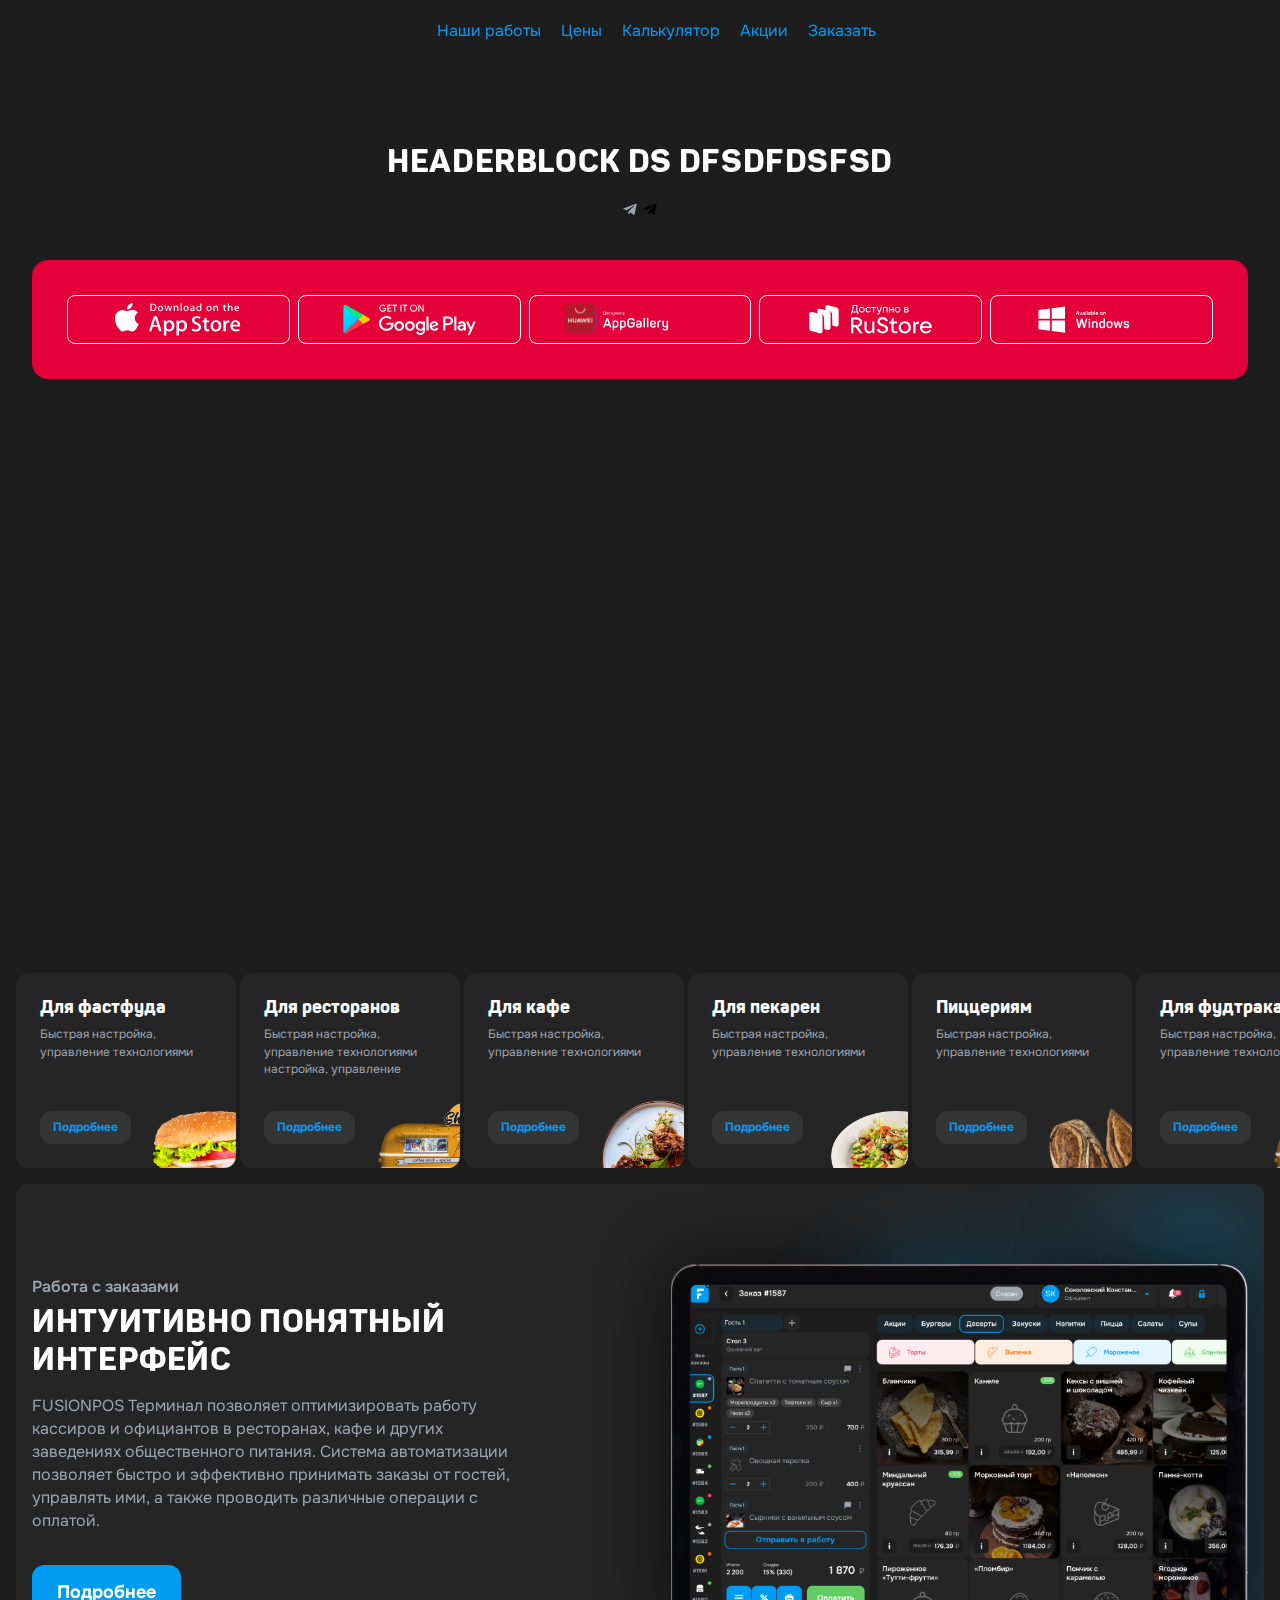
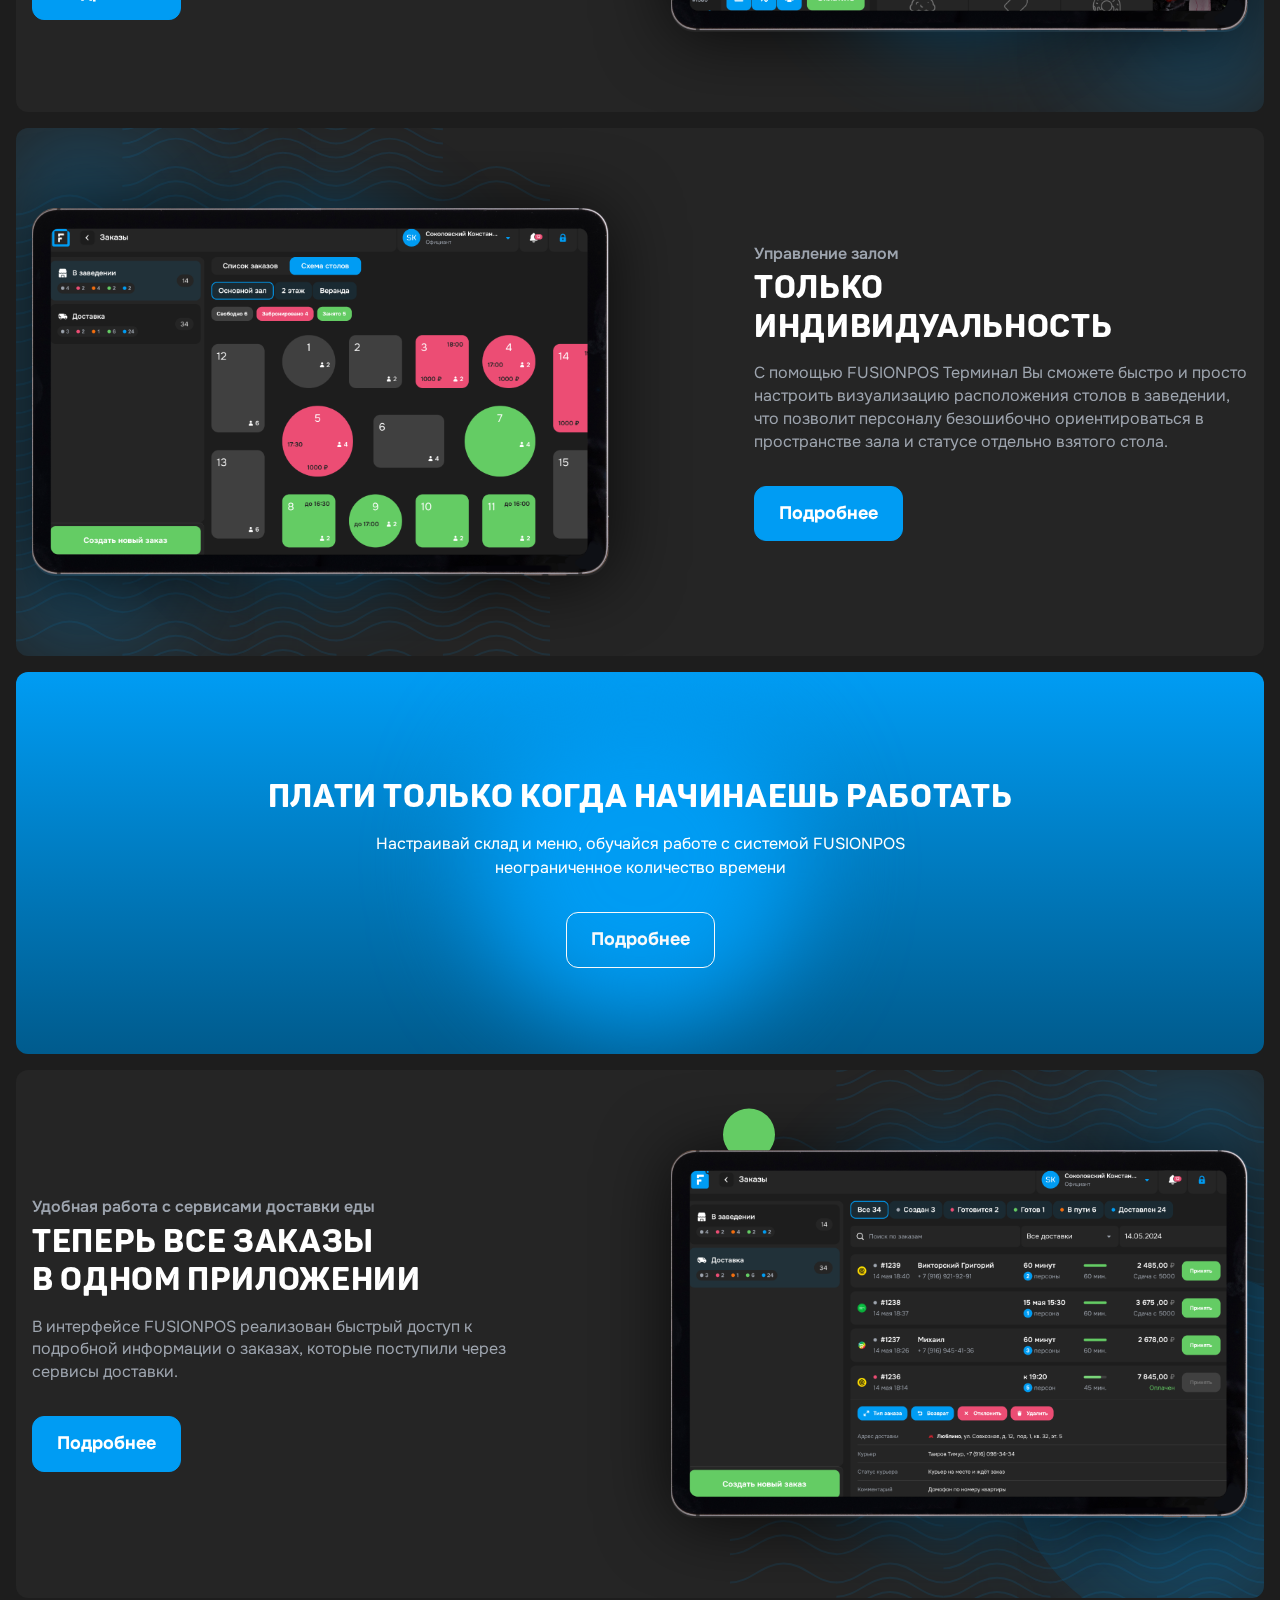
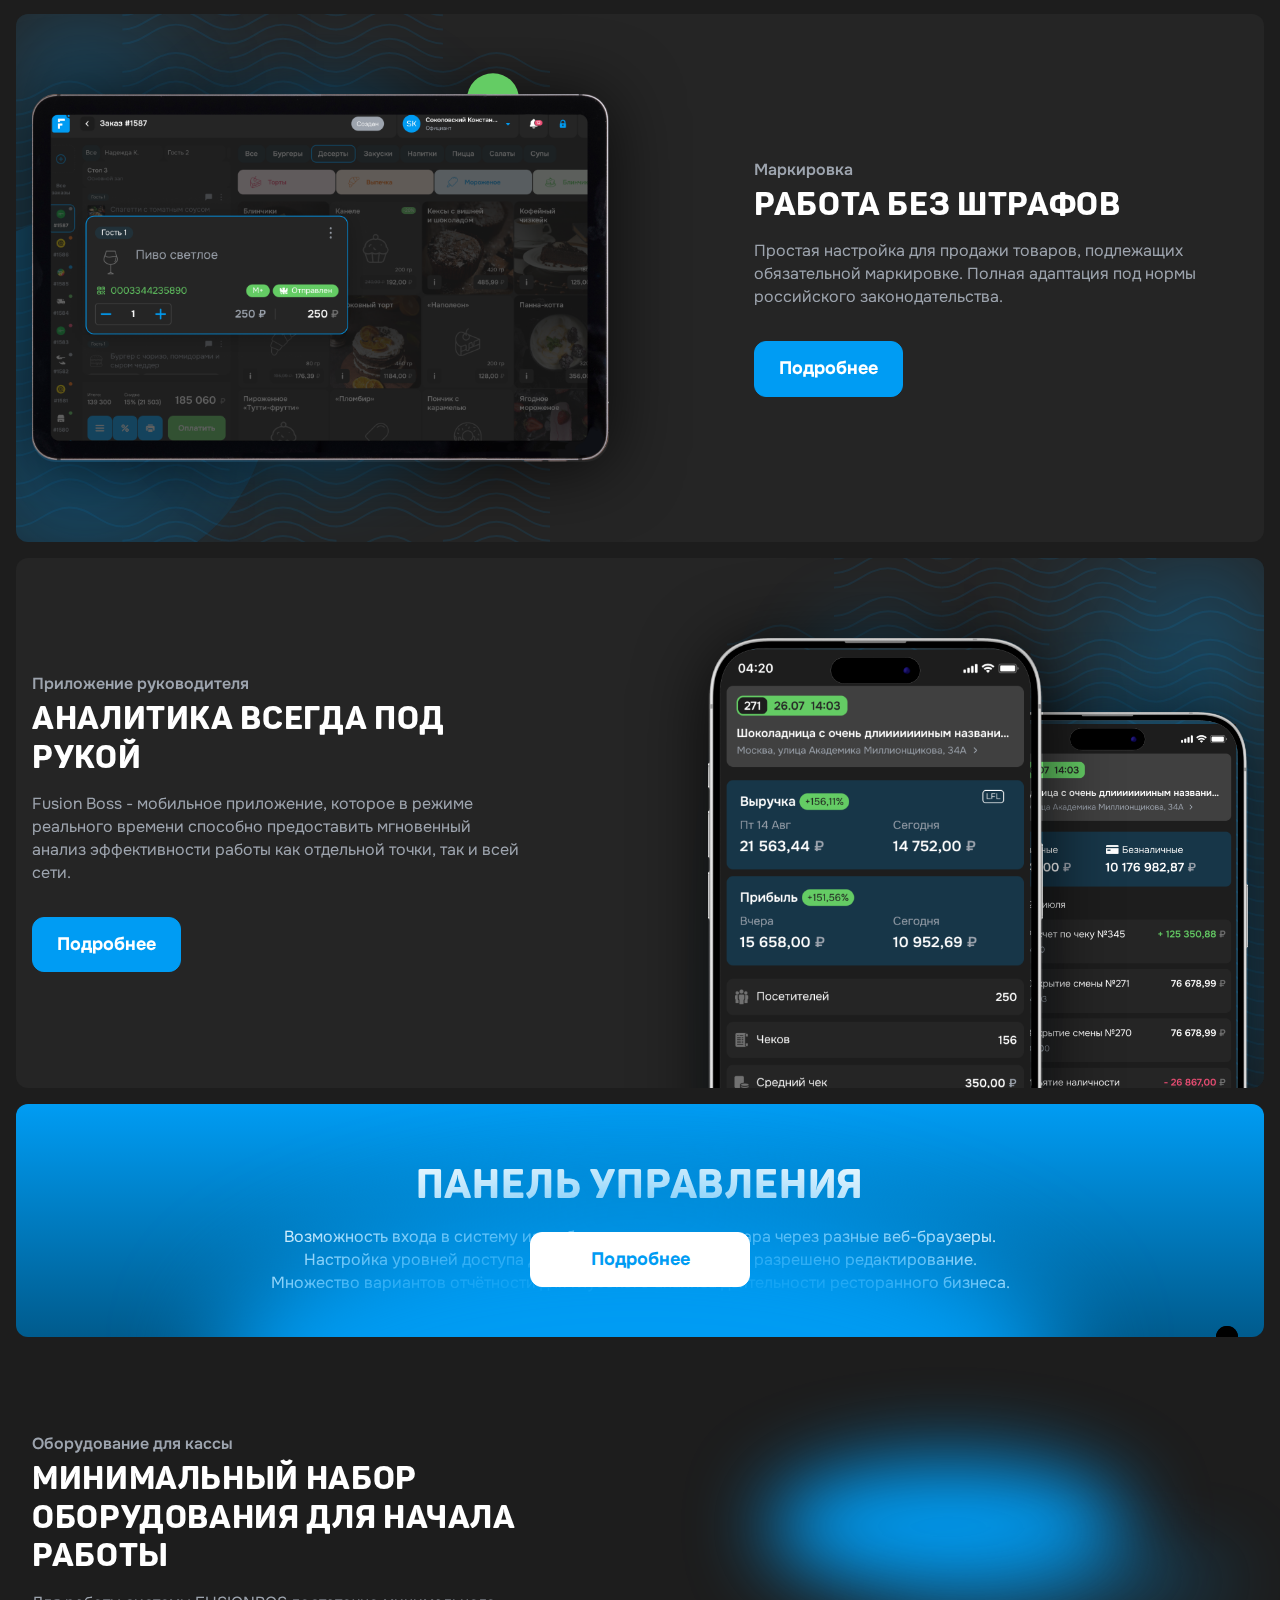
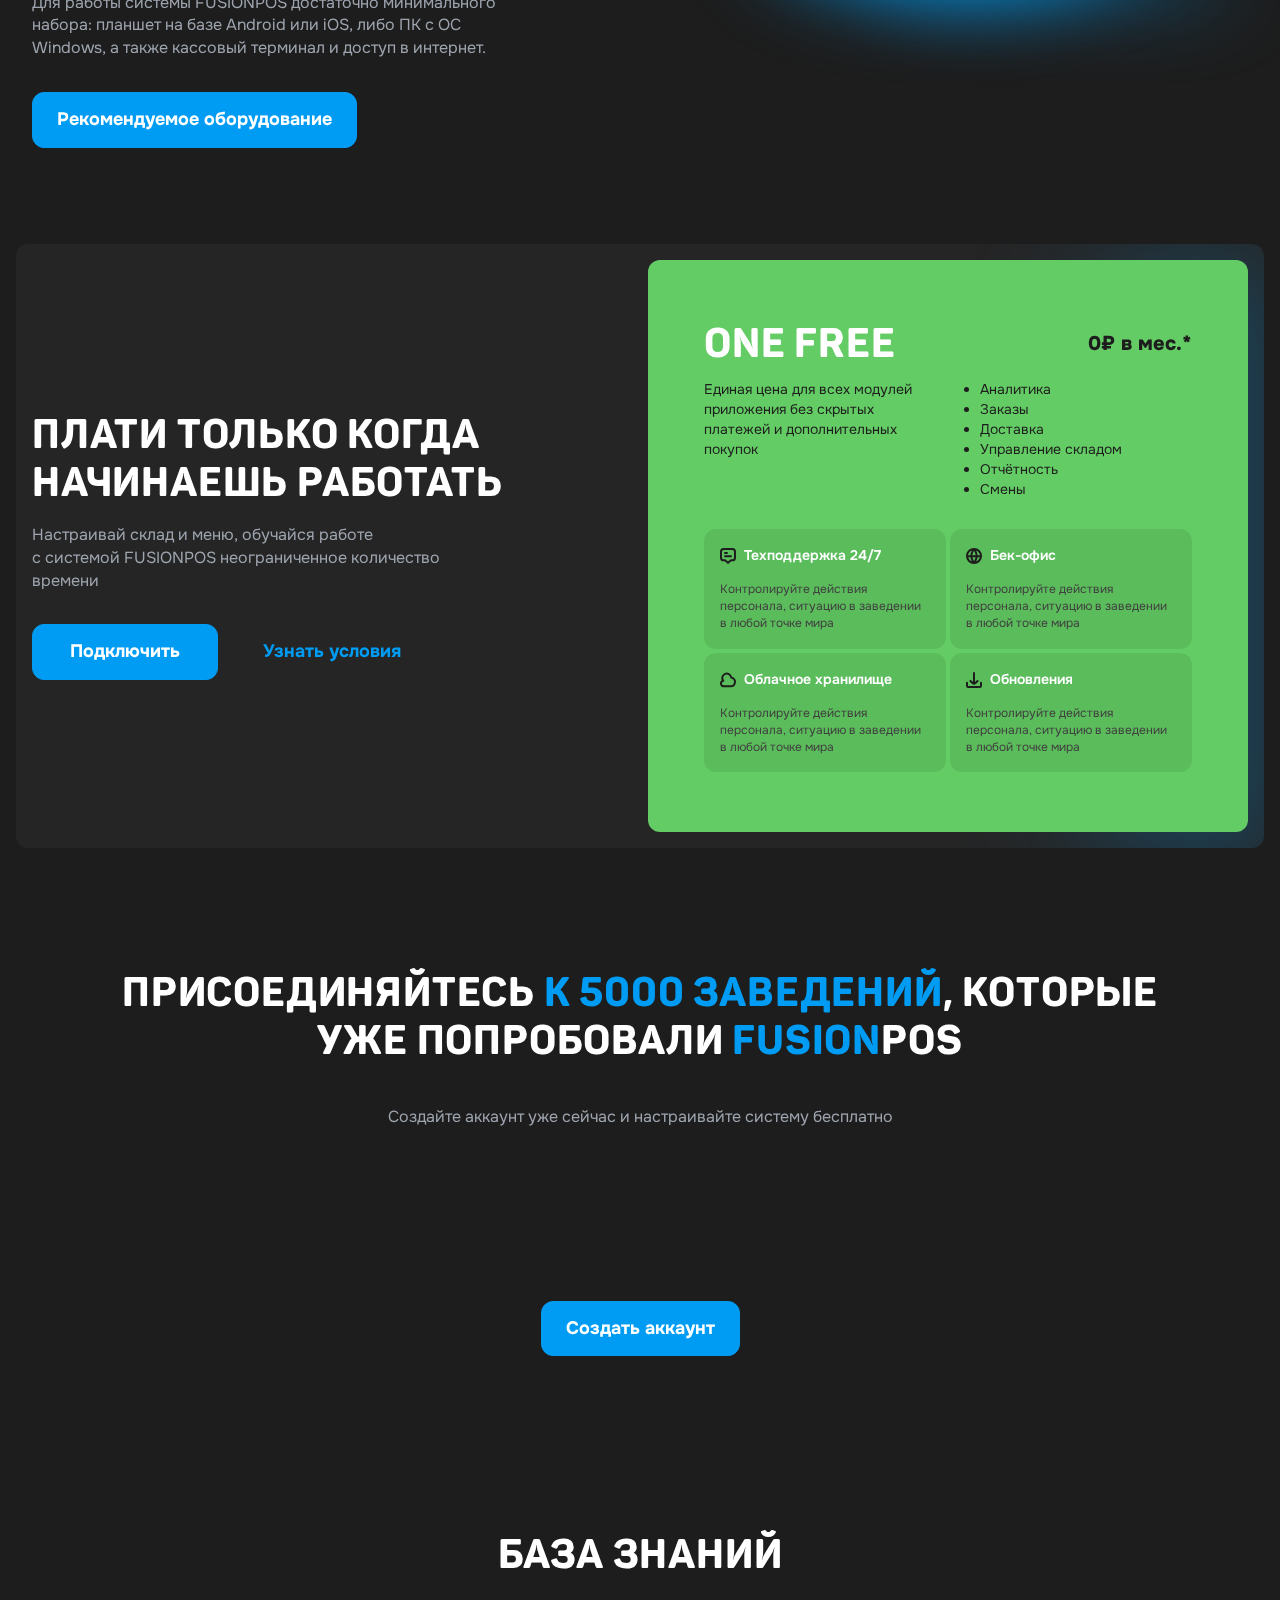
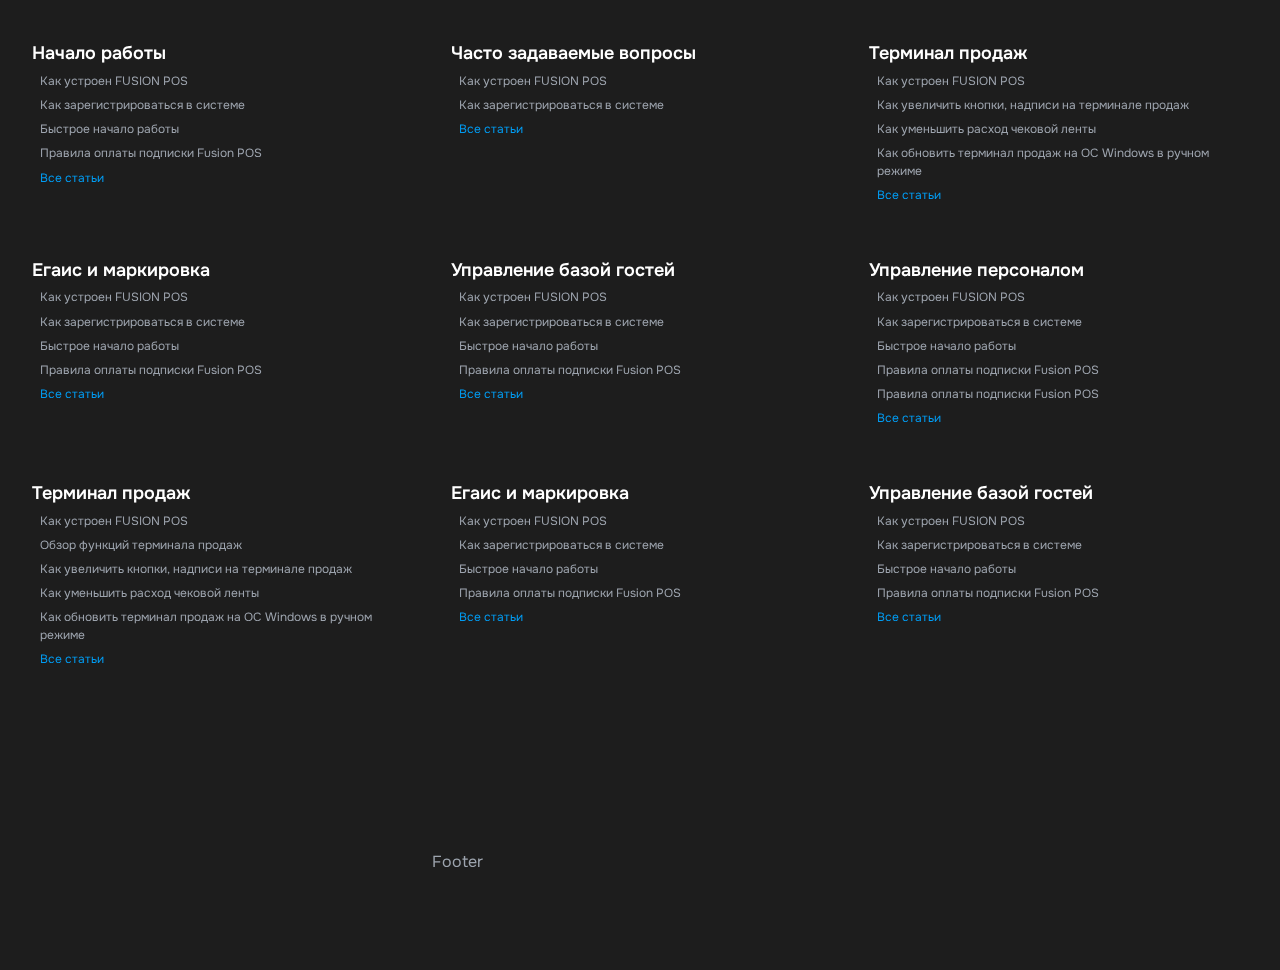
==== commit 24d7ef66: "fix: fix slider" ====
--- a/public/index.html
+++ b/public/index.html
@@ -472,215 +472,61 @@
 						<div class="sPartners__slider sPartners__slider--js swiper swiper--js">
 							<div class="swiper-wrapper">
 								<div class="swiper-slide">
-									<div class="product-card">
-										<div class="product-card__img-wrap"><img class="img img-bg" src="img/product-undefined.png" alt="" loading="lazy"/>
-										</div>
-										<div class="product-card__content">
-											<div class="h5">1</div>
-											<div class="small">Быстрая настройка, управление технологиями</div>
-										</div>
-										<div class="product-card__bottom">
-											<a class="product-card__btn btn-sm btn btn-dark" href="#">Подробнее
-											</a>
-										</div>
-									</div>
-								</div>
-								<!-- end sCatalog-->
-								<div class="swiper-slide">
-									<div class="product-card">
-										<div class="product-card__img-wrap"><img class="img img-bg" src="img/product-undefined.png" alt="" loading="lazy"/>
-										</div>
-										<div class="product-card__content">
-											<div class="h5">2</div>
-											<div class="small">Быстрая настройка, управление технологиями</div>
-										</div>
-										<div class="product-card__bottom">
-											<a class="product-card__btn btn-sm btn btn-dark" href="#">Подробнее
-											</a>
-										</div>
-									</div>
-								</div>
-								<!-- end sCatalog-->
-								<div class="swiper-slide">
-									<div class="product-card">
-										<div class="product-card__img-wrap"><img class="img img-bg" src="img/product-undefined.png" alt="" loading="lazy"/>
-										</div>
-										<div class="product-card__content">
-											<div class="h5">3</div>
-											<div class="small">Быстрая настройка, управление технологиями</div>
-										</div>
-										<div class="product-card__bottom">
-											<a class="product-card__btn btn-sm btn btn-dark" href="#">Подробнее
-											</a>
-										</div>
-									</div>
-								</div>
-								<!-- end sCatalog-->
-								<div class="swiper-slide">
-									<div class="product-card">
-										<div class="product-card__img-wrap"><img class="img img-bg" src="img/product-undefined.png" alt="" loading="lazy"/>
-										</div>
-										<div class="product-card__content">
-											<div class="h5">4</div>
-											<div class="small">Быстрая настройка, управление технологиями</div>
-										</div>
-										<div class="product-card__bottom">
-											<a class="product-card__btn btn-sm btn btn-dark" href="#">Подробнее
-											</a>
-										</div>
-									</div>
-								</div>
-								<!-- end sCatalog-->
-								<div class="swiper-slide">
-									<div class="product-card">
-										<div class="product-card__img-wrap"><img class="img img-bg" src="img/product-undefined.png" alt="" loading="lazy"/>
-										</div>
-										<div class="product-card__content">
-											<div class="h5">5</div>
-											<div class="small">Быстрая настройка, управление технологиями</div>
-										</div>
-										<div class="product-card__bottom">
-											<a class="product-card__btn btn-sm btn btn-dark" href="#">Подробнее
-											</a>
-										</div>
-									</div>
-								</div>
-								<!-- end sCatalog-->
-								<div class="swiper-slide">
-									<div class="product-card">
-										<div class="product-card__img-wrap"><img class="img img-bg" src="img/product-undefined.png" alt="" loading="lazy"/>
-										</div>
-										<div class="product-card__content">
-											<div class="h5">6</div>
-											<div class="small">Быстрая настройка, управление технологиями</div>
-										</div>
-										<div class="product-card__bottom">
-											<a class="product-card__btn btn-sm btn btn-dark" href="#">Подробнее
-											</a>
-										</div>
-									</div>
-								</div>
-								<!-- end sCatalog-->
-								<div class="swiper-slide">
-									<div class="product-card">
-										<div class="product-card__img-wrap"><img class="img img-bg" src="img/product-undefined.png" alt="" loading="lazy"/>
-										</div>
-										<div class="product-card__content">
-											<div class="h5">7</div>
-											<div class="small">Быстрая настройка, управление технологиями</div>
-										</div>
-										<div class="product-card__bottom">
-											<a class="product-card__btn btn-sm btn btn-dark" href="#">Подробнее
-											</a>
-										</div>
-									</div>
-								</div>
-								<!-- end sCatalog-->
-								<div class="swiper-slide">
-									<div class="product-card">
-										<div class="product-card__img-wrap"><img class="img img-bg" src="img/product-undefined.png" alt="" loading="lazy"/>
-										</div>
-										<div class="product-card__content">
-											<div class="h5">1</div>
-											<div class="small">Быстрая настройка, управление технологиями</div>
-										</div>
-										<div class="product-card__bottom">
-											<a class="product-card__btn btn-sm btn btn-dark" href="#">Подробнее
-											</a>
-										</div>
-									</div>
-								</div>
-								<!-- end sCatalog-->
-								<div class="swiper-slide">
-									<div class="product-card">
-										<div class="product-card__img-wrap"><img class="img img-bg" src="img/product-undefined.png" alt="" loading="lazy"/>
-										</div>
-										<div class="product-card__content">
-											<div class="h5">2</div>
-											<div class="small">Быстрая настройка, управление технологиями</div>
-										</div>
-										<div class="product-card__bottom">
-											<a class="product-card__btn btn-sm btn btn-dark" href="#">Подробнее
-											</a>
-										</div>
-									</div>
-								</div>
-								<!-- end sCatalog-->
-								<div class="swiper-slide">
-									<div class="product-card">
-										<div class="product-card__img-wrap"><img class="img img-bg" src="img/product-undefined.png" alt="" loading="lazy"/>
-										</div>
-										<div class="product-card__content">
-											<div class="h5">3</div>
-											<div class="small">Быстрая настройка, управление технологиями</div>
-										</div>
-										<div class="product-card__bottom">
-											<a class="product-card__btn btn-sm btn btn-dark" href="#">Подробнее
-											</a>
-										</div>
-									</div>
-								</div>
-								<!-- end sCatalog-->
-								<div class="swiper-slide">
-									<div class="product-card">
-										<div class="product-card__img-wrap"><img class="img img-bg" src="img/product-undefined.png" alt="" loading="lazy"/>
-										</div>
-										<div class="product-card__content">
-											<div class="h5">4</div>
-											<div class="small">Быстрая настройка, управление технологиями</div>
-										</div>
-										<div class="product-card__bottom">
-											<a class="product-card__btn btn-sm btn btn-dark" href="#">Подробнее
-											</a>
-										</div>
-									</div>
-								</div>
-								<!-- end sCatalog-->
-								<div class="swiper-slide">
-									<div class="product-card">
-										<div class="product-card__img-wrap"><img class="img img-bg" src="img/product-undefined.png" alt="" loading="lazy"/>
-										</div>
-										<div class="product-card__content">
-											<div class="h5">5</div>
-											<div class="small">Быстрая настройка, управление технологиями</div>
-										</div>
-										<div class="product-card__bottom">
-											<a class="product-card__btn btn-sm btn btn-dark" href="#">Подробнее
-											</a>
-										</div>
-									</div>
-								</div>
-								<!-- end sCatalog-->
-								<div class="swiper-slide">
-									<div class="product-card">
-										<div class="product-card__img-wrap"><img class="img img-bg" src="img/product-undefined.png" alt="" loading="lazy"/>
-										</div>
-										<div class="product-card__content">
-											<div class="h5">6</div>
-											<div class="small">Быстрая настройка, управление технологиями</div>
-										</div>
-										<div class="product-card__bottom">
-											<a class="product-card__btn btn-sm btn btn-dark" href="#">Подробнее
-											</a>
-										</div>
-									</div>
-								</div>
-								<!-- end sCatalog-->
-								<div class="swiper-slide">
-									<div class="product-card">
-										<div class="product-card__img-wrap"><img class="img img-bg" src="img/product-undefined.png" alt="" loading="lazy"/>
-										</div>
-										<div class="product-card__content">
-											<div class="h5">7</div>
-											<div class="small">Быстрая настройка, управление технологиями</div>
-										</div>
-										<div class="product-card__bottom">
-											<a class="product-card__btn btn-sm btn btn-dark" href="#">Подробнее
-											</a>
-										</div>
-									</div>
-								</div>
-								<!-- end sCatalog-->
+									<div class="brand-card"><img src="img/svg/brand-1.svg" alt="" loading="lazy"/>
+									</div>
+								</div>
+								<div class="swiper-slide">
+									<div class="brand-card"><img src="img/svg/brand-2.svg" alt="" loading="lazy"/>
+									</div>
+								</div>
+								<div class="swiper-slide">
+									<div class="brand-card"><img src="img/svg/brand-3.svg" alt="" loading="lazy"/>
+									</div>
+								</div>
+								<div class="swiper-slide">
+									<div class="brand-card"><img src="img/svg/brand-4.svg" alt="" loading="lazy"/>
+									</div>
+								</div>
+								<div class="swiper-slide">
+									<div class="brand-card"><img src="img/svg/brand-5.svg" alt="" loading="lazy"/>
+									</div>
+								</div>
+								<div class="swiper-slide">
+									<div class="brand-card"><img src="img/svg/brand-6.svg" alt="" loading="lazy"/>
+									</div>
+								</div>
+								<div class="swiper-slide">
+									<div class="brand-card"><img src="img/svg/brand-7.svg" alt="" loading="lazy"/>
+									</div>
+								</div>
+								<div class="swiper-slide">
+									<div class="brand-card"><img src="img/svg/brand-1.svg" alt="" loading="lazy"/>
+									</div>
+								</div>
+								<div class="swiper-slide">
+									<div class="brand-card"><img src="img/svg/brand-2.svg" alt="" loading="lazy"/>
+									</div>
+								</div>
+								<div class="swiper-slide">
+									<div class="brand-card"><img src="img/svg/brand-3.svg" alt="" loading="lazy"/>
+									</div>
+								</div>
+								<div class="swiper-slide">
+									<div class="brand-card"><img src="img/svg/brand-4.svg" alt="" loading="lazy"/>
+									</div>
+								</div>
+								<div class="swiper-slide">
+									<div class="brand-card"><img src="img/svg/brand-5.svg" alt="" loading="lazy"/>
+									</div>
+								</div>
+								<div class="swiper-slide">
+									<div class="brand-card"><img src="img/svg/brand-6.svg" alt="" loading="lazy"/>
+									</div>
+								</div>
+								<div class="swiper-slide">
+									<div class="brand-card"><img src="img/svg/brand-7.svg" alt="" loading="lazy"/>
+									</div>
+								</div>
 							</div>
 						</div>
 						<div class="text-center">
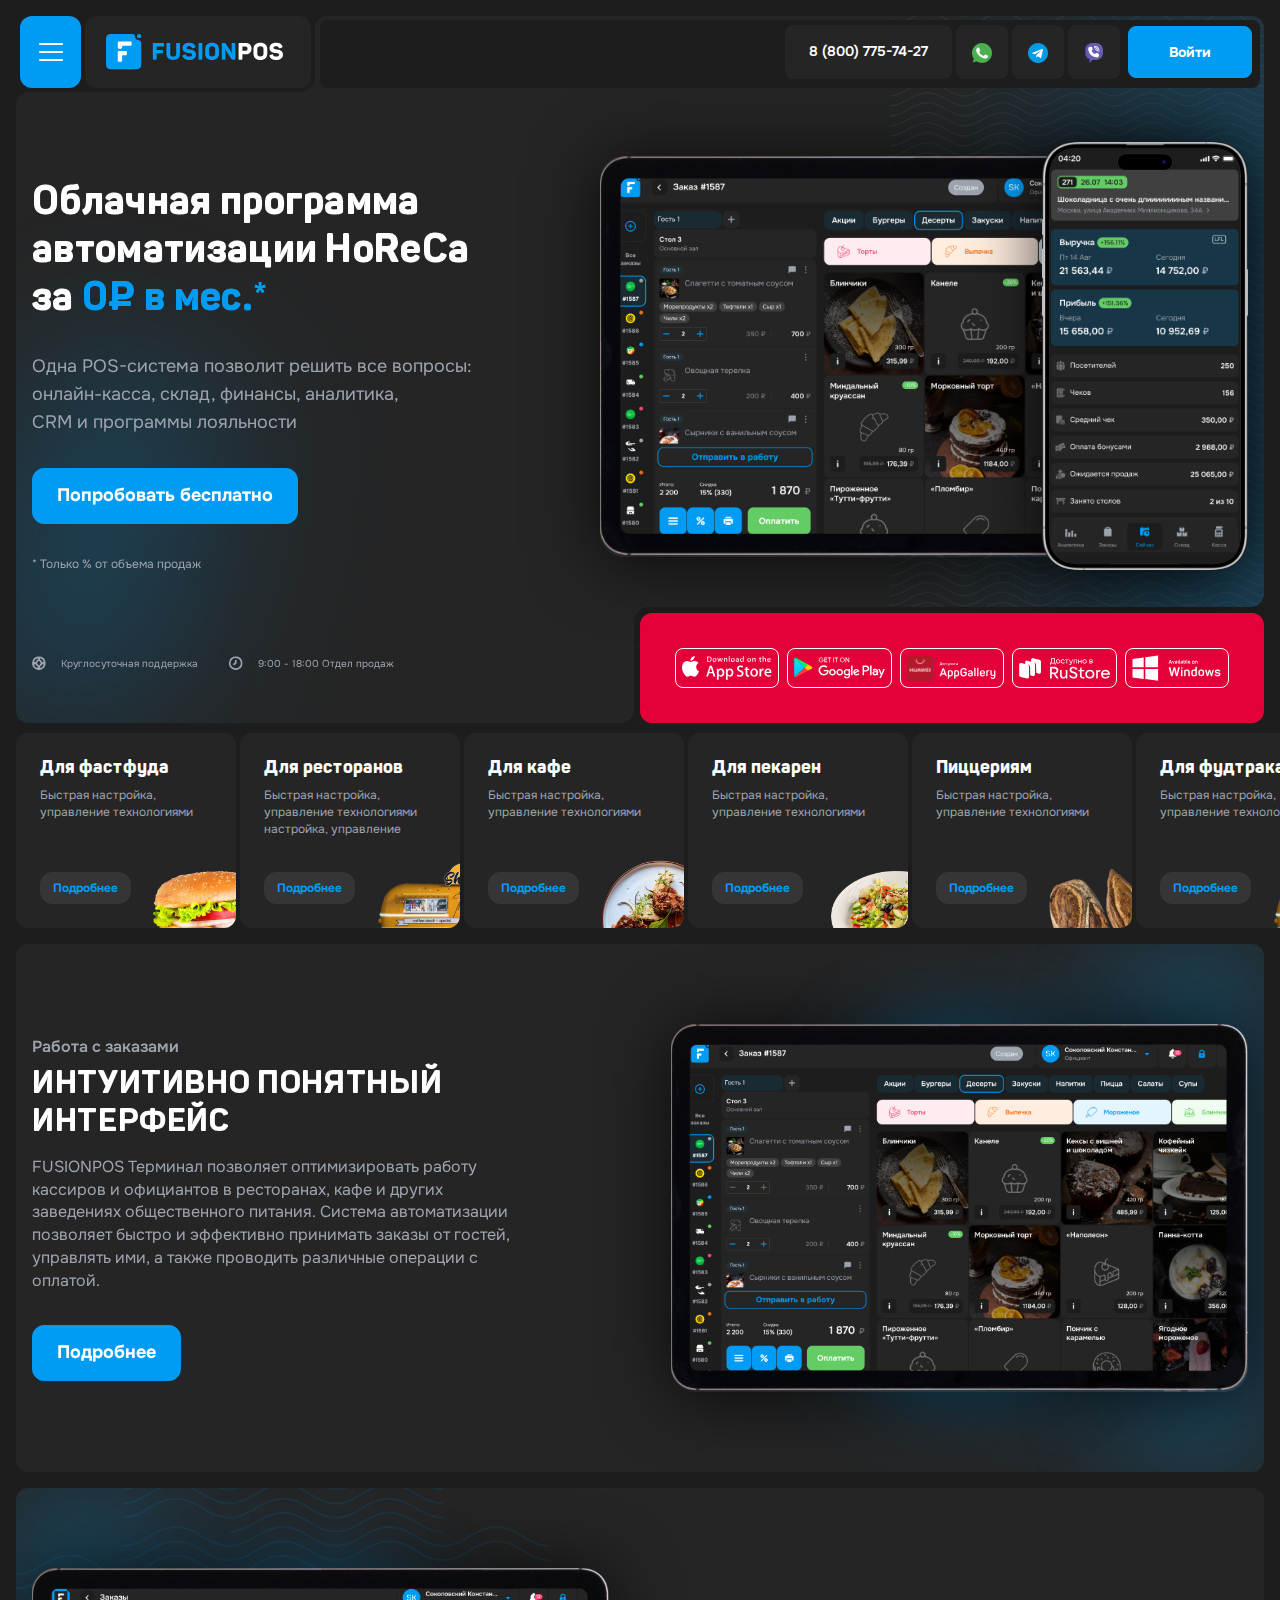
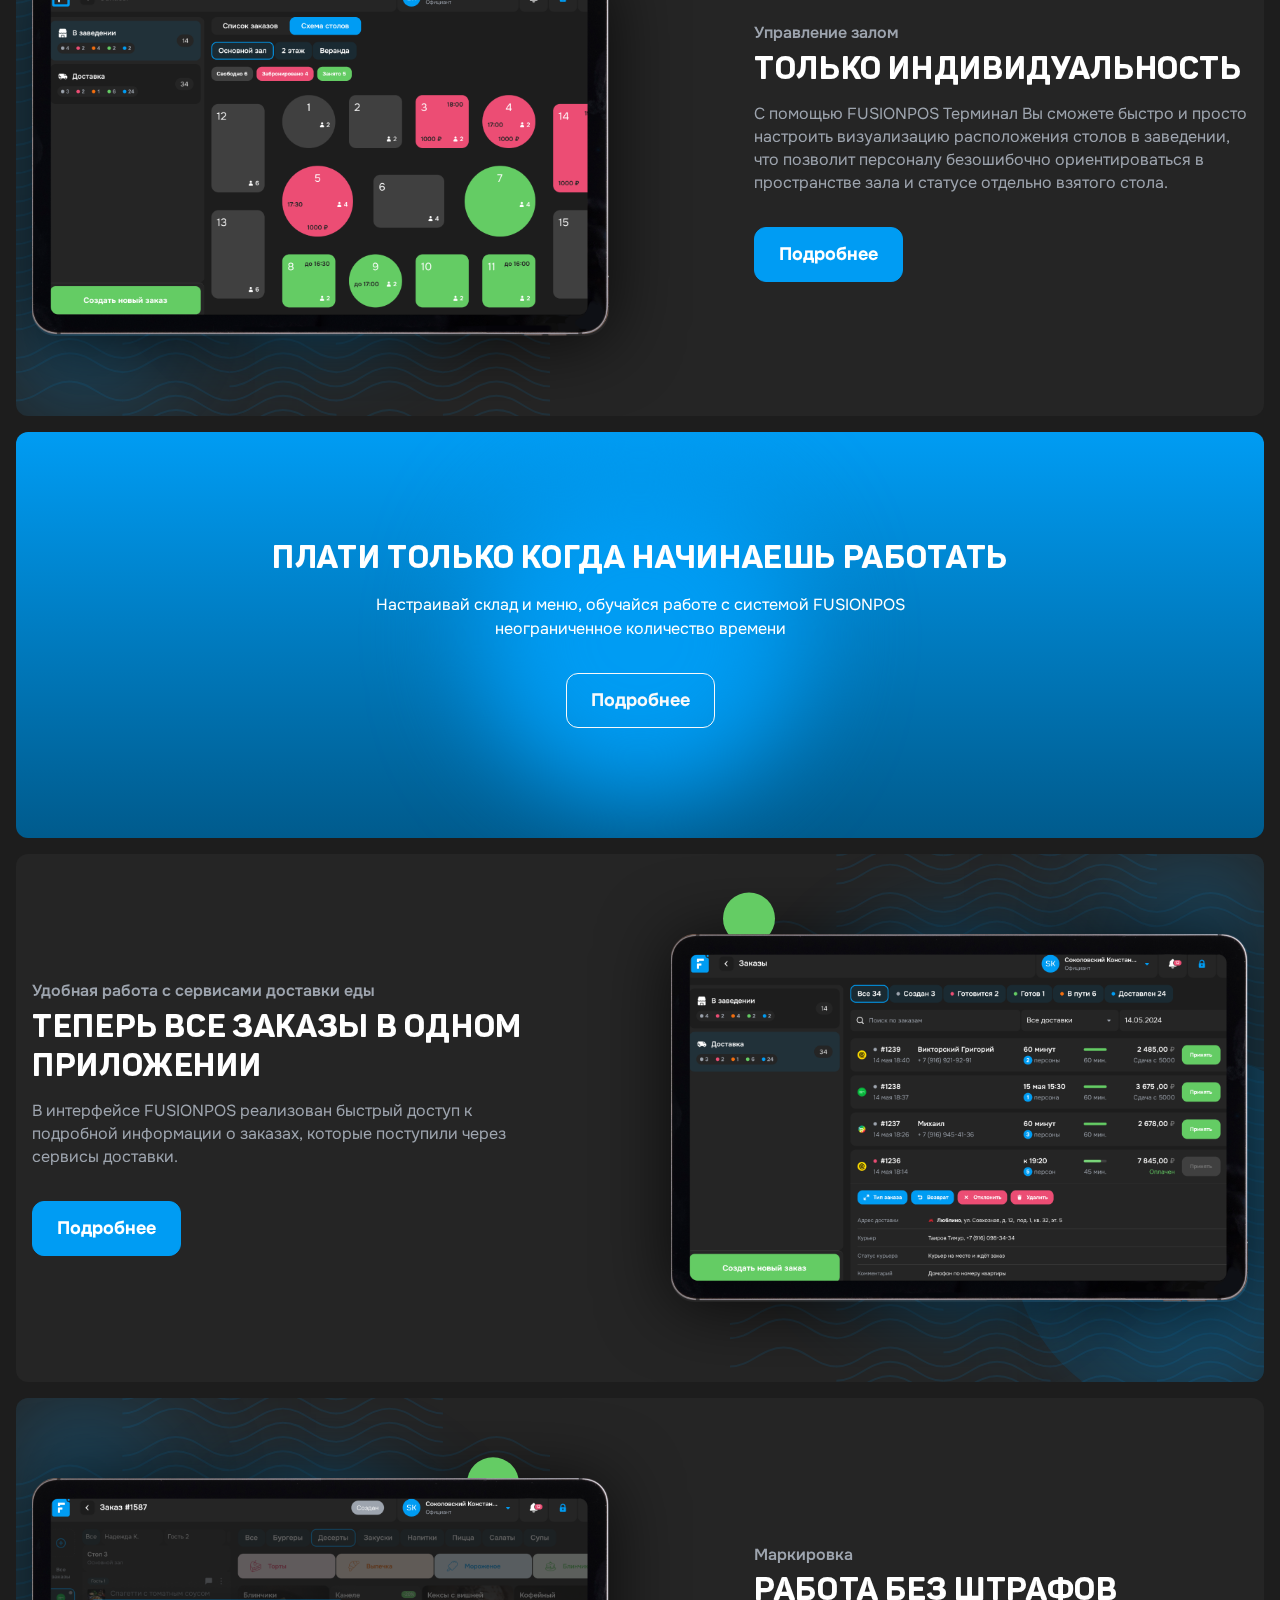
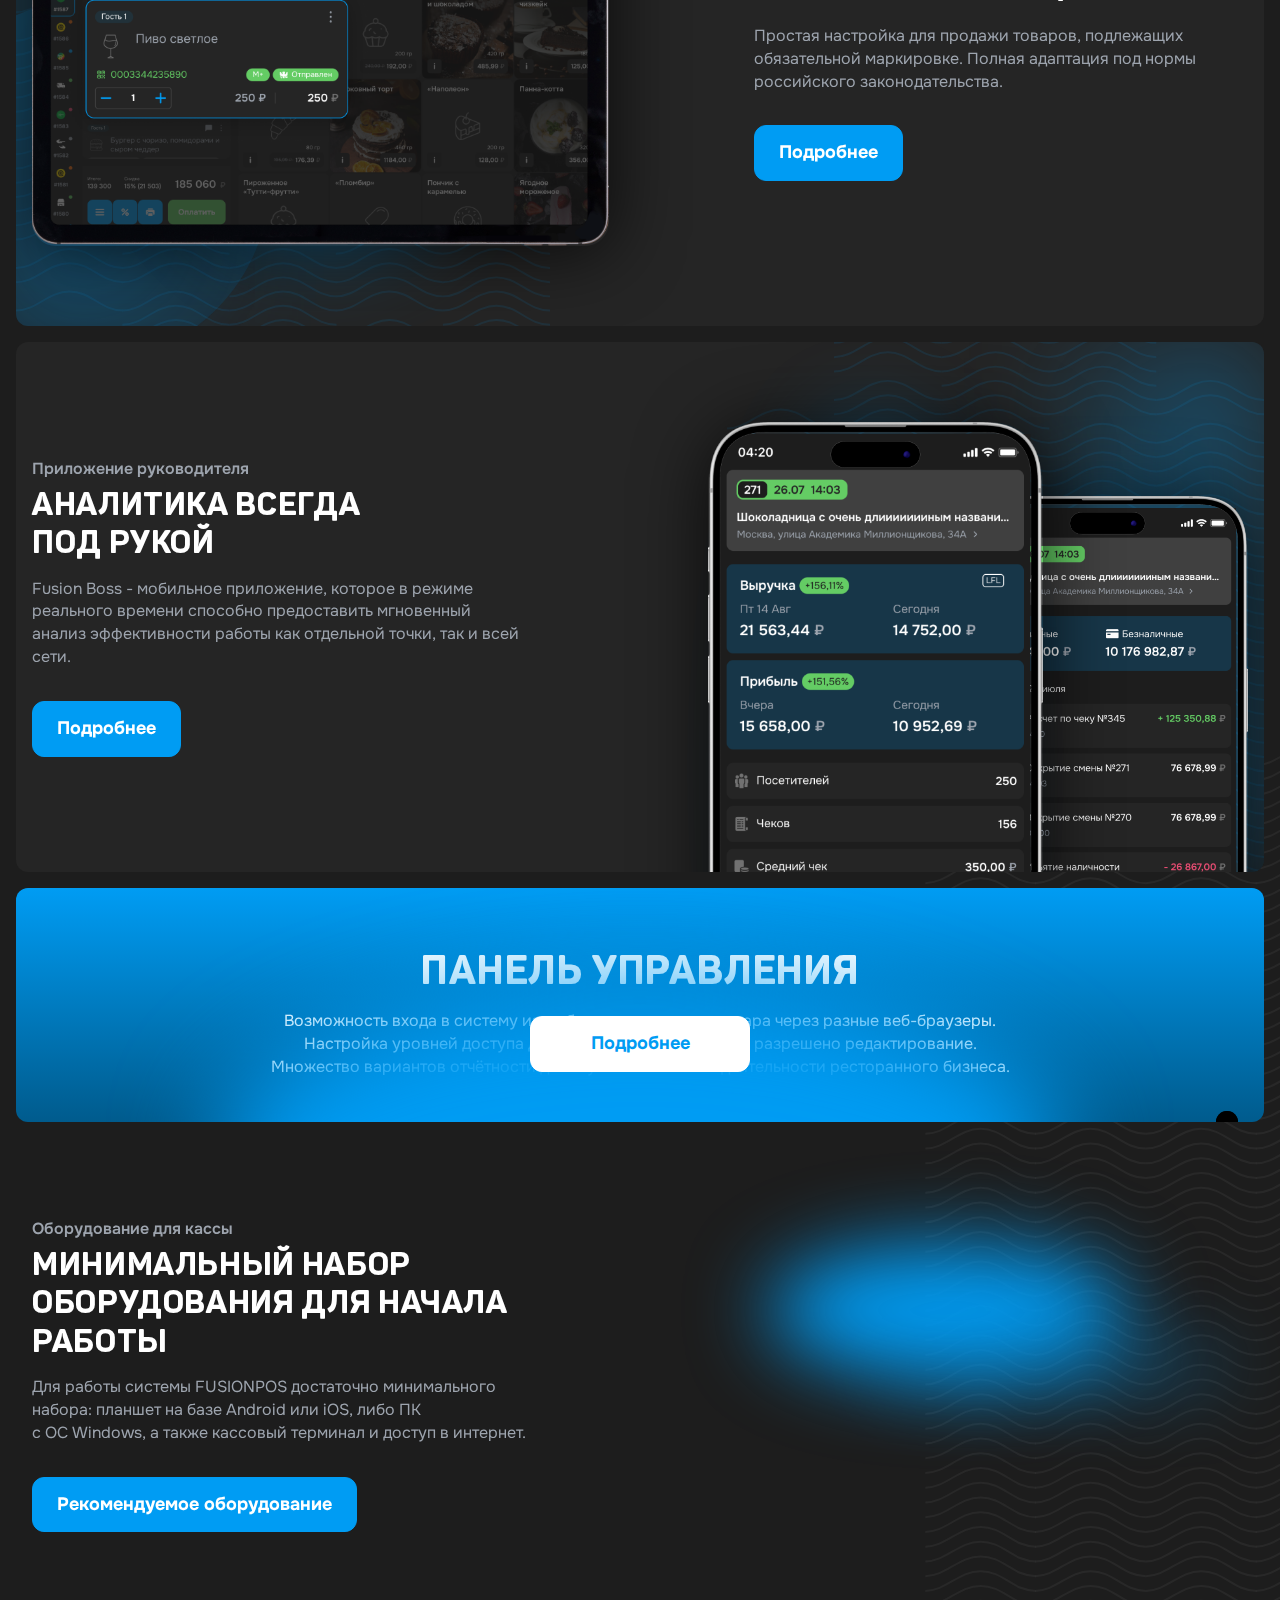
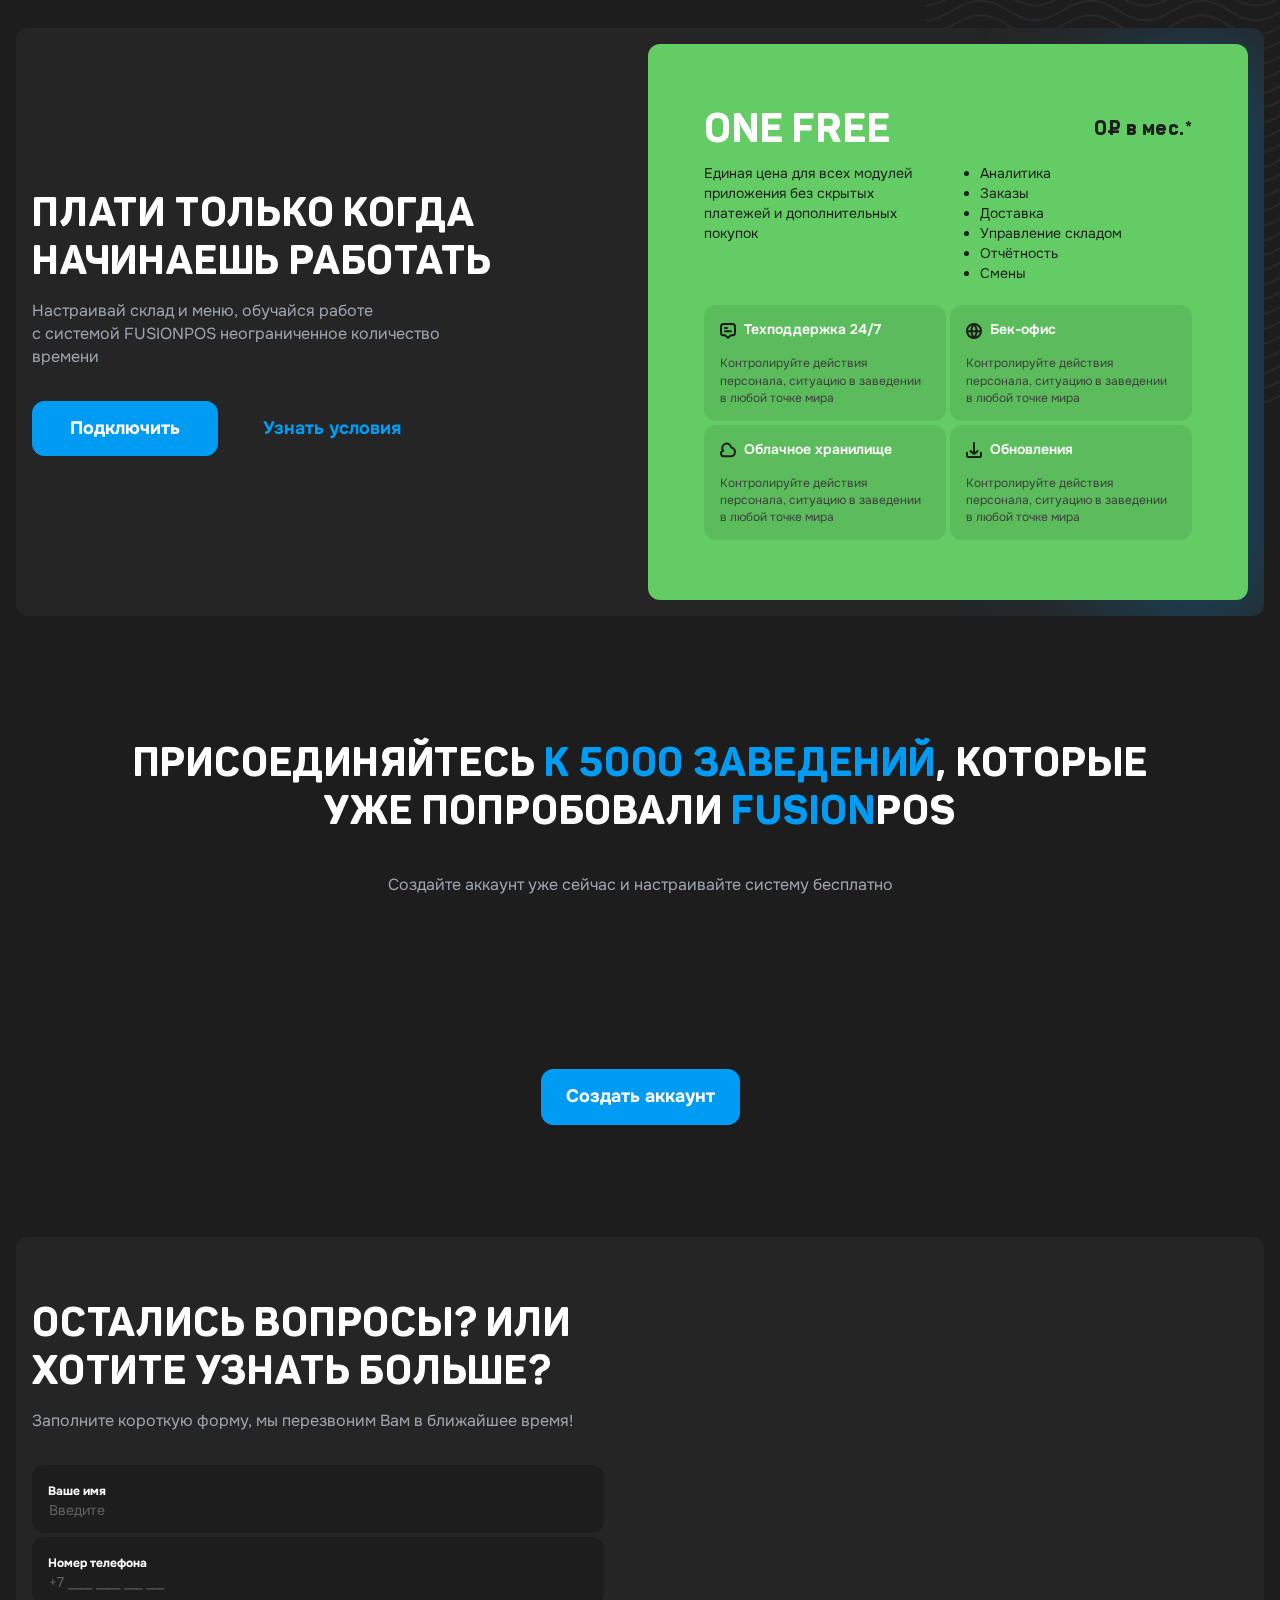
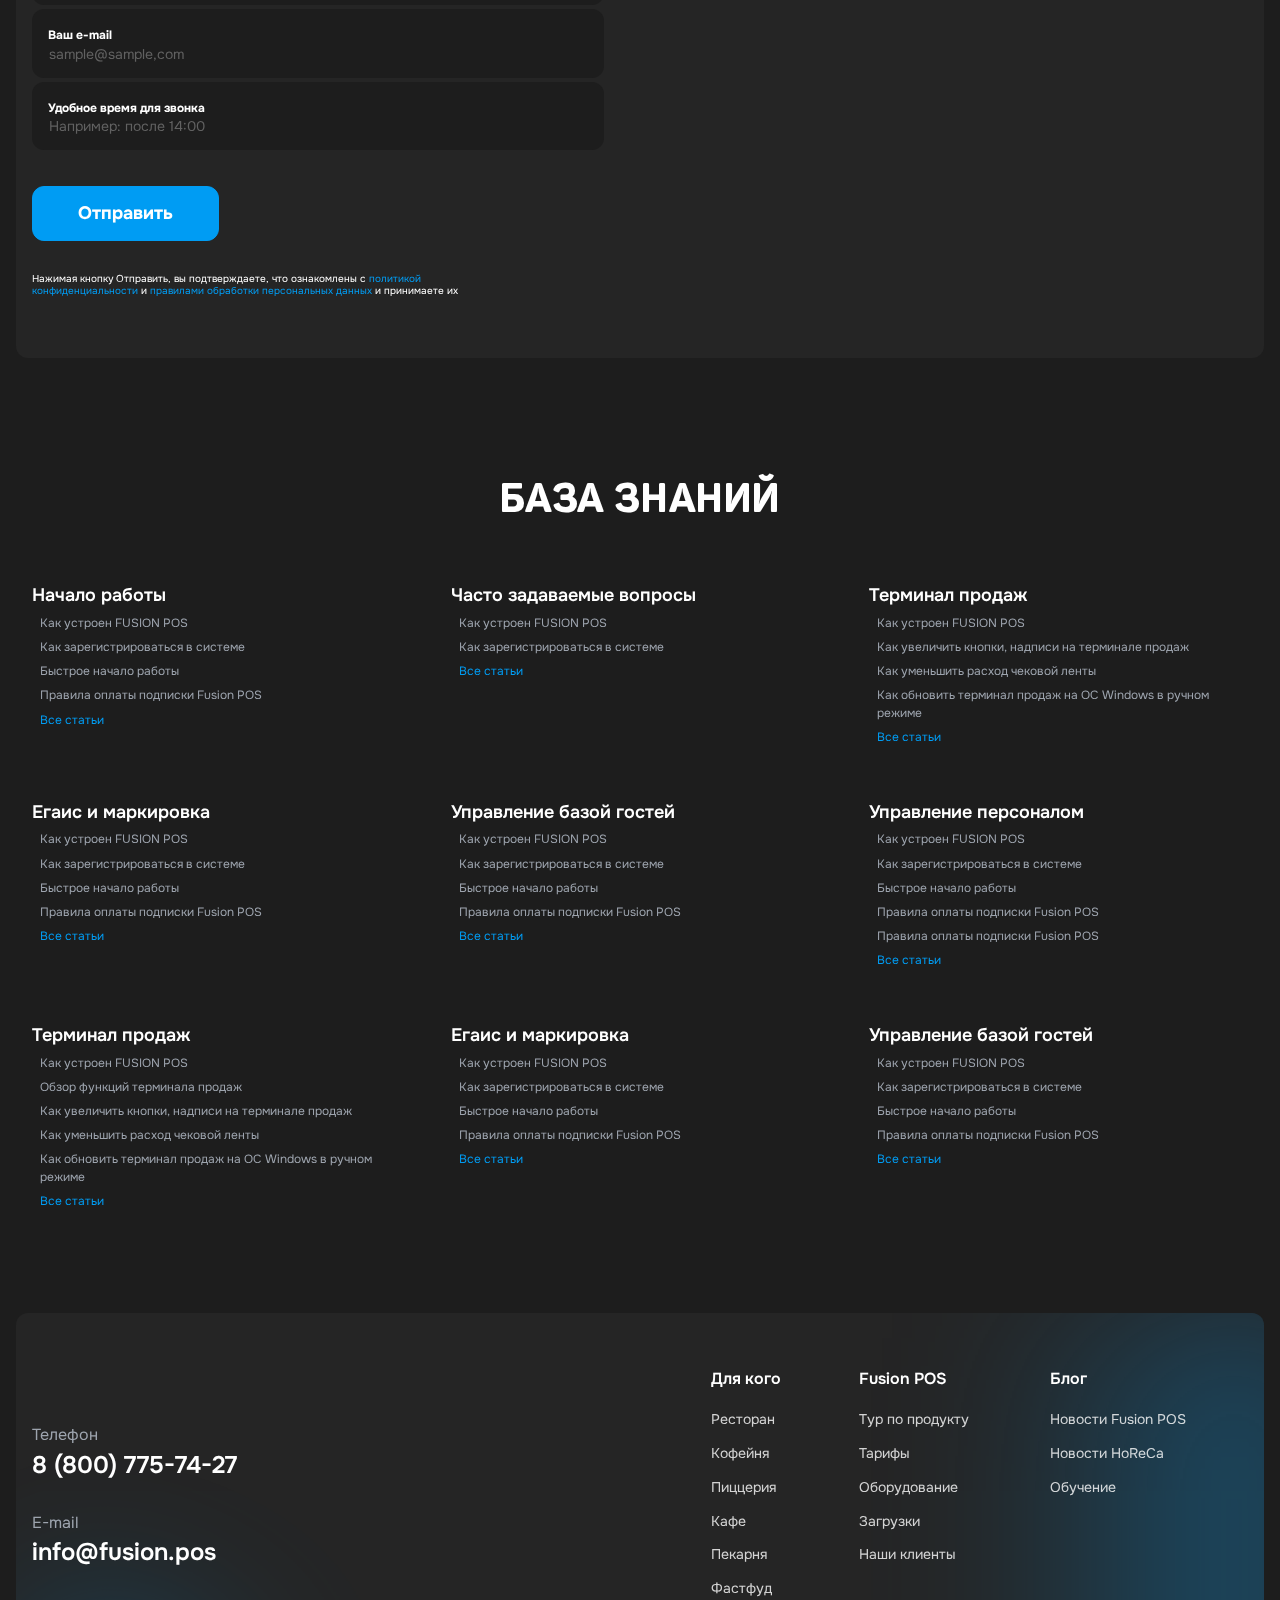
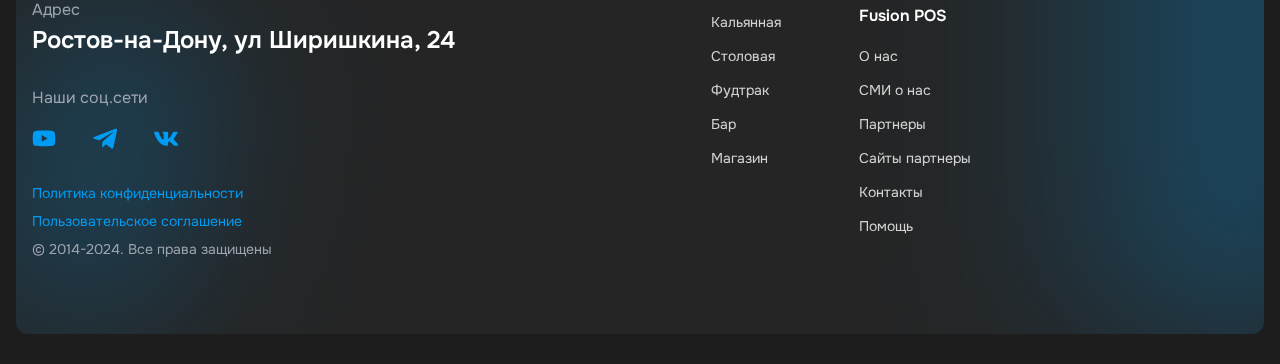
==== commit a31ee660: "feat: add blocks" ====
--- a/public/index.html
+++ b/public/index.html
@@ -28,19 +28,56 @@
 			<script>addBlock(`header`)</script>
 			<div id="headerWrap"></div>
 			<main>
-				<!-- start headerBlock-->
-				<div class="headerBlock section" id="headerBlock">
-					<div class="container">
-						<div class="section-title text-center">
-							<h2>headerBlock ds dfsdfdsfsd</h2>
-							<svg class="icon icon-telegram ">
-								<use xlink:href="img/svg/sprite.svg#telegram"></use>
-							</svg>
-							<svg class="iconC iconC-telegram ">
-								<use xlink:href="img/svg/spriteC.svg#telegram"></use>
-							</svg>
-						</div>
-						<div class="row"></div>
+				<div class="header-wrap">
+					<!-- start headerBlock-->
+					<div class="headerBlock section_gray-bg section" id="headerBlock"><img class="waves-gray" src="img/svg/waves-gray.svg" alt="" loading="lazy"/>
+						<div class="container">
+							<div class="headerBlock__row row">
+								<div class="headerBlock__col col-lg-7 order-lg-last">
+									<div class="headerBlock__imgs">
+										<div class="frame-mob-wrapper">
+											<a class="headerBlock__img-wrap frame-mob" data-fancybox="gallery-main" href="img/sContent-bg-mob-1.png"><img class="object-fit-js img" src="img/sContent-bg-mob-1.png" alt="" loading="lazy"/><img class="object-fit-js frame" src="img/sContent-frame-mob.png" alt="" loading="lazy"/>
+											</a>
+										</div>
+										<a class="headerBlock__img-wrap" data-fancybox="gallery-main" href="img/sContent-bg-1.png"><img class="object-fit-js img" src="img/sContent-bg-1.png" alt="" loading="lazy"/><img class="object-fit-js frame" src="img/sContent-frame.png" alt="" loading="lazy"/>
+										</a>
+									</div>
+								</div>
+								<div class="headerBlock__col col-lg-5">
+									<div class="section-title item">
+										<h1>Облачная программа автоматизации HoReCa за <span>0₽ в мес.*</span></h1>
+									</div>
+									<div class="headerBlock__text-wrap item">
+										<p>Одна POS-система позволит решить все вопросы: </p>
+										<p>онлайн-касса, склад, финансы, аналитика,</p>
+										<p>CRM и программы лояльности</p>
+									</div>
+									<div class="item">
+										<a class="headerBlock__btn btn btn-primary" href="#">Попробовать бесплатно
+										</a>
+									</div>
+									<div class="item">
+										<div class="small">* Только % от объема продаж</div>
+									</div>
+									<div class="headerBlock__bottom-item item">
+										<div class="headerBlock__info-item"> 
+											<svg class="icon icon-poker ">
+												<use xlink:href="img/svg/sprite.svg#poker"></use>
+											</svg>
+											<div class="text">Круглосуточная поддержка</div>
+										</div>
+										<div class="headerBlock__info-item"> 
+											<svg class="icon icon-clock ">
+												<use xlink:href="img/svg/sprite.svg#clock"></use>
+											</svg>
+											<div class="text">9:00 - 18:00 Отдел продаж</div>
+										</div>
+									</div>
+								</div>
+							</div>
+						</div>
+					</div>
+					<div class="stores-wrap">
 						<div class="stores-icons">
 							<a class="stores-icons__img-wrap" href="#"><img src="img/svg/store-5.svg" alt="" loading="lazy"/>
 							</a>
@@ -52,12 +89,17 @@
 							</a>
 							<a class="stores-icons__img-wrap" href="#"><img src="img/svg/store-1.svg" alt="" loading="lazy"/>
 							</a>
-						</div>
+						</div><svg class="angle angle-right" width="12" height="12" viewBox="0 0 12 12" fill="none" xmlns="http://www.w3.org/2000/svg">
+<path d="M0 12H12V0C10.3658 7.84823 7.57161 10.2903 0 12Z" fill="#1D1D1D" />
+</svg>
+<svg class="angle angle-left" width="12" height="12" viewBox="0 0 12 12" fill="none" xmlns="http://www.w3.org/2000/svg">
+<path d="M0 12H12V0C10.3658 7.84823 7.57161 10.2903 0 12Z" fill="#1D1D1D" />
+</svg>
 					</div>
+					<!-- end headerBlock-->
 				</div>
-				<!-- end headerBlock-->
 				<!-- start sCatalog-->
-				<div class="sCatalog section">
+				<div class="sCatalog section d-none d-lg-block">
 					<div class="sCatalog__slider sCatalog__slider--js swiper swiper--js">
 						<div class="swiper-wrapper">
 							<div class="swiper-slide">
@@ -335,7 +377,7 @@
 									<div class="section-title">
 										<div class="section-title__top fw-600">Приложение руководителя
 										</div>
-										<h2>Аналитика всегда под рукой</h2>
+										<h2>Аналитика всегда под рукой</h2>
 										<p>Fusion Boss - мобильное приложение, которое в режиме реального времени способно предоставить мгновенный анализ эффективности работы как отдельной точки, так и всей сети.</p>
 										<a class="section-title__btn btn btn-primary" href="#">Подробнее
 										</a>
@@ -351,7 +393,11 @@
 					<div class="container">
 						<div class="section-title text-center bigger">
 							<h2>Панель управления</h2>
-							<p>Возможность входа в систему из любого уголка земного шара через разные веб-браузеры. <br>Настройка уровней доступа для пользователей, которым разрешено редактирование. <br>Множество вариантов отчётности для глубокого анализа деятельности ресторанного бизнеса.</p>
+							<div class="section-title__text-wrap">
+								<p>Возможность входа в систему из любого уголка земного шара через разные веб-браузеры.</p>
+								<p>Настройка уровней доступа для пользователей, которым разрешено редактирование.</p>
+								<p>Множество вариантов отчётности для глубокого анализа деятельности ресторанного бизнеса.</p>
+							</div>
 						</div><img class="img" src="img/sContact-img.png" alt="" loading="lazy"/>
 					</div>
 					<a class="sContact__btn btn btn-light" href="#">Подробнее
@@ -372,7 +418,7 @@
 										<div class="section-title__top fw-600">Оборудование для кассы
 										</div>
 										<h2>Минимальный набор оборудования для начала работы</h2>
-										<p>Для работы системы FUSIONPOS достаточно минимального набора: планшет на базе Android или iOS, либо ПК с ОС Windows, а также кассовый терминал и доступ в интернет.</p>
+										<p>Для работы системы FUSIONPOS достаточно минимального набора: планшет на базе Android или iOS, либо ПК с ОС Windows, а также кассовый терминал и доступ в интернет.</p>
 										<a class="section-title__btn btn btn-primary" href="#">Рекомендуемое оборудование
 										</a>
 									</div>
@@ -392,7 +438,7 @@
 									</div>
 									<h2>Плати только когда начинаешь работать</h2>
 									<p>Настраивай склад и меню, обучайся работе с системой FUSIONPOS неограниченное количество времени</p>
-									<div class="sContent__btn-wrap">
+									<div class="sContent__btn-wrap d-none d-lg-block">
 										<a class="section-title__btn btn btn-primary" href="#">Подключить
 										</a>
 										<a class="section-title__btn btn btn-link" href="#">Узнать условия
@@ -405,7 +451,7 @@
 									<div class="card-aside__top">
 										<div class="card-aside__title title-f text-white">ONE FREE
 										</div>
-										<div class="card-aside__price fw-800">0₽ в мес.*
+										<div class="card-aside__price title-f fw-800">0₽ в мес.*
 										</div>
 									</div>
 									<div class="card-aside__row row"> 
@@ -459,6 +505,14 @@
 									</div>
 								</div>
 							</div>
+							<div class="sContent__col d-lg-none">
+								<div class="sContent__btn-wrap">
+									<a class="sContent__btn btn btn-primary" href="#">Подключить
+									</a>
+									<a class="sContent__btn btn btn-link" href="#">Узнать условия
+									</a>
+								</div>
+							</div>
 						</div>
 					</div>
 				</section>
@@ -466,7 +520,7 @@
 				<section class="sPartners section" id="sPartners">
 					<div class="container">
 						<div class="section-title text-center bigger">
-							<h2>Присоединяйтесь <span>к 5000 заведений</span>, которые уже попробовали <span>Fusion</span>POS</h2>
+							<h2>Присоединяйтесь <span>к 5000 заведений</span>, которые уже попробовали <span>Fusion</span>POS</h2>
 							<p>Создайте аккаунт уже сейчас и настраивайте систему бесплатно</p>
 						</div>
 						<div class="sPartners__slider sPartners__slider--js swiper swiper--js">
@@ -536,6 +590,56 @@
 					</div>
 				</section>
 				<!-- end sPartners-->
+				<!-- start sForm-->
+				<section class="sForm section" id="sForm">
+					<div class="container">
+						<div class="sForm__row row">
+							<div class="sForm__col col-lg-6">
+								<div class="inner-wrap">
+									<div class="section-title bigger">
+										<h2>Остались вопросы? Или хотите узнать больше?</h2>
+										<p>Заполните короткую форму, мы перезвоним Вам в ближайшее время!</p>
+									</div>
+									<div class="form-wrap">
+										<form>
+											<div class="form-wrap__input-wrap form-group">
+												<label><span class="form-wrap__input-title">Ваше имя</span><input class="form-wrap__input form-control" inputmode="text" name="text" type="text" placeholder="Введите"/>
+												</label>
+											</div>
+											<!-- +e.input-wrap-->
+											<div class="form-wrap__input-wrap form-group">
+												<label><span class="form-wrap__input-title">Номер телефона</span><input class="form-wrap__input form-control" inputmode="tel" name="tel" type="tel" placeholder="+7 ____ ____ ___ ___"/>
+												</label>
+											</div>
+											<!-- +e.input-wrap-->
+											<div class="form-wrap__input-wrap form-group">
+												<label><span class="form-wrap__input-title">Ваш e-mail</span><input class="form-wrap__input form-control" inputmode="mail" name="mail" type="mail" placeholder="sample@sample,com"/>
+												</label>
+											</div>
+											<!-- +e.input-wrap-->
+											<div class="form-wrap__input-wrap form-group">
+												<label><span class="form-wrap__input-title">Удобное время для звонка</span><input class="form-wrap__input form-control" inputmode="text" name="text" type="text" placeholder="Например: после 14:00"/>
+												</label>
+											</div>
+											<!-- +e.input-wrap-->
+											<button class="form-wrap__btn btn btn-primary" type="submit">Отправить
+											</button>
+											<div class="form-wrap__policy">
+												<div class="form-wrap__text">Нажимая кнопку Отправить, вы подтверждаете, что ознакомлены с <a href="">политикой конфиденциальности</a> и <a href="">правилами обработки персональных данных</a> и принимаете их
+												</div>
+											</div>
+										</form>
+									</div>
+								</div>
+							</div>
+							<div class="sForm__col col-lg-6 d-none d-lg-block">
+								<div class="sForm__img-wrap"> <img class="img-bg" src="img/sForm-img.png" alt="" loading="lazy"/>
+								</div>
+							</div>
+						</div>
+					</div>
+				</section>
+				<!-- end sForm-->
 				<!-- start sArticleList-->
 				<section class="sArticleList section" id="sArticleList">
 					<div class="container">
@@ -690,12 +794,12 @@
 						<button class="form-wrap__btn btn" type="submit">submit
 						</button>
 						<div class="form-wrap__policy">
-							<label class="custom-input form-check"><input class="custom-input__input form-check-input" name="checkbox" type="checkbox" checked="checked"/><small class="custom-input__text text-secondary">Согласен на обработку и хранение моих персональных данных в соответствии с условиями</small>
-							</label>
+							<div class="form-wrap__text">Нажимая кнопку Отправить, вы подтверждаете, что ознакомлены с <a href="">политикой конфиденциальности</a> и <a href="">правилами обработки персональных данных</a> и принимаете их
+							</div>
 						</div>
 						<div class="form-wrap__policy">
-							<label class="custom-input form-check"><input class="custom-input__input form-check-input" name="checkbox" type="checkbox" checked="checked"/><small class="custom-input__text text-secondary">Согласен на обработку и хранение моих персональных данных в соответствии с условиями</small>
-							</label>
+							<div class="form-wrap__text">Нажимая кнопку Отправить, вы подтверждаете, что ознакомлены с <a href="">политикой конфиденциальности</a> и <a href="">правилами обработки персональных данных</a> и принимаете их
+							</div>
 						</div>
 					</form>
 				</div>
--- a/public/css/main.min.css
+++ b/public/css/main.min.css
@@ -1 +1 @@
-@import "custom-bootstrap.min.css";@font-face{font-display:swap;font-family:Panton;font-style:normal;font-weight:400;src:url(../fonts/Panton-Trial-ExtraBold.ttf) format("truetype")}:root{--animate-delay:1.2s;--bs-body-font-size:16px;--sPT:1.25rem;--sPB:1.25rem;--sTPB:1.25rem;--fancybox-content-color:var(--bs-body-color);--swiperArrowSize:4.25rem;--swiperArrowPosition:calc(var(--swiperArrowSize)*-1/2);--swiperBorderColorDef:var(--bs-primary);--swiperColorDef:var(--bs-primary);--swiperBgDef:#fff;--swiperBorderColorDefHover:var(--bs-primary);--swiperColorDefHover:var(--bs-primary);--swiperBgDefHover:#fff}.fancybox__container{--fancybox-bg:rgba(58,59,60,.77)}.pixel-perfect{background-position:center 0;background-repeat:no-repeat;display:block;height:100%;left:0;margin-left:auto;margin-right:auto;opacity:0;overflow:hidden;pointer-events:none;position:absolute;right:0;top:0;width:100%;z-index:1000}body,html{font-size:var(--bs-body-font-size)}html{-webkit-text-size-adjust:100%;-webkit-tap-highlight-color:rgba(33,36,41,0)}body.fancybox-active,body[class*=fixed]{margin-right:var(--spacing-end)}body.fancybox-active .header,body[class*=fixed] .header{padding-right:var(--spacing-end)}body.loaded_hiding{--s:0.36s;opacity:0;pointer-events:none;transition:all var(--s) ease-in-out}body.loaded_hiding:before{display:none}body.loaded{opacity:1;pointer-events:visible}body:before{content:"";height:100%;position:absolute;width:100%;--s:0.36s;-webkit-backdrop-filter:blur(5px);backdrop-filter:blur(5px);background-color:hsla(215,9%,65%,.8);left:0;opacity:0;top:0;transition:all var(--s) ease-in-out;z-index:-1}body.fancybox-active{overflow:hidden}body[class*=fixed]{left:0;position:absolute;top:0;touch-action:none;width:100%;z-index:999;-webkit-overflow-scrolling:none;overflow:hidden;overscroll-behavior:none}body[class*=fixed]:before{opacity:.76;z-index:999}.h2,h2{font-weight:800;letter-spacing:.02em;text-transform:uppercase}.main-wrapper{display:flex;flex-direction:column;min-height:100vh;overflow:hidden;position:relative;width:100%}main{flex-grow:1;margin:0 .5rem}.section{background-position:50%;background-repeat:no-repeat;background-size:cover;border-radius:1rem;margin-bottom:1rem;padding-bottom:var(--sPB);padding-top:var(--sPT)}.section_gray{background:#252525}.section-title{margin-bottom:var(--sTPB)}.mono{font-family:var(--bs-font-monospace)}.small{font-size:.75rem}.tdn{text-decoration:none!important}.ttu{text-transform:uppercase}.tdu{text-decoration:underline}.tdu:hover{text-decoration:none}.fw-300{font-weight:300}.fw-800{font-weight:800}.fw-400{font-weight:400}.fw-900{font-weight:900}.fw-500{font-weight:500}.fw-600{font-weight:600}.fw-100{font-weight:100}.row--sm{--bg-gutter-x:1.25rem}.image-source-link{color:#98c3d1}.strong,strong{font-weight:700}ul{padding-left:0}.res-i,picture img{height:auto;max-width:100%}.img-bg{background-position:50%;background-repeat:no-repeat;background-size:cover;position:relative}.img-bg img{inset:0;-o-object-fit:cover;object-fit:cover;position:absolute}.bgs{background-position:50%;background-repeat:no-repeat;background-size:cover}.table{display:table}.tr{display:table-row}.td{display:table-cell}.tabs__btn-accordion{width:100%}.tabs__btn:hover{cursor:pointer}.tabs__content{display:none}.tabs__content.active{display:block}.invisible{border:0;height:1px;margin:-1px;padding:0;position:absolute;width:1px;clip:rect(0 0 0 0);overflow:hidden}.control-wrap{position:relative}.swiper-button-hand{background-color:var(--swiperBgDef);background-image:none;background-position:50%;background-repeat:no-repeat;background-size:cover;border:2px solid var(--swiperBorderColorDef);border-radius:50%;bottom:0;box-shadow:0 15px 60px rgba(0,0,0,.1);color:var(--swiperColorDef);height:var(--swiperArrowSize);margin:auto 0;outline:none!important;position:absolute;top:0;width:var(--swiperArrowSize);--s:0.36s;transition:all var(--s) ease-in-out;-webkit-user-select:none;-moz-user-select:none;user-select:none}.swiper-button-hand:hover{background-color:var(--swiperBgDefHover);border-color:var(--swiperBorderColorDefHover);color:var(--swiperColorDefHover)}.swiper-button-hand .icon{font-size:.75rem}.swiper-button-hand:after{display:none}.swiper-button-hand-next{right:var(--swiperArrowPosition)}.swiper-button-hand-prev{left:var(--swiperArrowPosition)}.swiper-pagination{text-align:center;width:100%}.swiper-pagination-bullet{background-color:#e6e6e6;border-radius:50%;height:8px;opacity:1;outline:none!important;width:8px;--s:0.36s;display:inline-block;margin-left:.5rem;margin-right:.3125rem;transition:all var(--s) ease-in-out}.swiper-pagination-bullet-active,.swiper-pagination-bullet:hover{background-color:var(--bs-primary)}picture{display:block}img.object-fit-js{display:block;height:100%;width:100%}.object-fit-js img,img.img-bg,img.object-fit-js{-o-object-fit:cover;object-fit:cover}a{--s:0.36s;transition:all var(--s) ease-in-out}.picture-bg,img.img-bg{z-index:-1}.picture-bg,.picture-bg .object-fit-js,img.img-bg,img.img-bg .object-fit-js{height:100%;left:0;position:absolute;top:0;width:100%}.bg-wrap{position:relative;z-index:2}.browsehappy{background:#000;color:#fff;font-size:10px;min-height:100px;padding-top:30px;position:absolute;top:0;width:100%;z-index:2000}iframe{border:none}::-webkit-calendar-picker-indicator{background-image:url('data:image/svg+xml;charset=utf-8,<svg xmlns="http://www.w3.org/2000/svg" width="16" height="15" viewBox="0 0 24 24"><path fill="%23009CF3" d="M20 3h-1V1h-2v2H7V1H5v2H4c-1.1 0-2 .9-2 2v16c0 1.1.9 2 2 2h16c1.1 0 2-.9 2-2V5c0-1.1-.9-2-2-2m0 18H4V8h16z"/></svg>')}.btn,.form-control,.form-select{box-shadow:none!important}.fancybox__content :focus:not(.carousel__button.is-close){outline:none!important}.form-check,.form-check-input,.form-switch{cursor:pointer}.img-wrap-center{align-items:center;display:flex;inset:0;justify-content:center;margin:auto;position:absolute}.img-wrap-center img{height:auto;max-height:100%;max-width:100%}.img-wrap-center img.object-fit-js{height:100%;-o-object-fit:cover;object-fit:cover;width:100%}.btn-primary{--bs-btn-color:#fff;--bs-btn-bg:#009cf3;--bs-btn-border-color:#009cf3;--bs-btn-hover-color:#f5f5f5}.btn-link{font-weight:700}.footer{margin-top:auto}.footer__row{--bs-gutter-y:var(--bs-gutter-x)}.footer__slide{height:auto}.form-wrap__input-wrap{margin-bottom:.9375rem}.form-wrap__input{resize:none}.form-wrap__btn{cursor:pointer;margin-bottom:.9375rem}.form-wrap label{display:block;width:100%}input[type=number]{-moz-appearance:textfield}select::-ms-expand{display:none}input::-webkit-inner-spin-button,input::-webkit-outer-spin-button{-webkit-appearance:none;margin:0}.headerBlock{min-height:100vh;min-height:calc(var(--vh, 1vh)*100)}.headerBlock__row{--bs-gutter-y:var(--bs-gutter-x)}.headerBlock__slide{height:auto}.stores-icons{background:#e40038;border-radius:1rem;display:grid;gap:.5rem;grid-template-columns:repeat(6,1fr);padding:1.25rem}.stores-icons__img-wrap{align-items:center;border:1px solid #fff;border-radius:.5rem;display:flex;justify-content:center;padding:.375rem;position:relative}.stores-icons img{max-width:100%}.soc{--bs-gutter-x:10px;--bs-gutter-y:m;display:flex;margin-left:calc(var(--bs-gutter-x)*-1/2);margin-right:calc(var(--bs-gutter-x)*-1/2);margin-top:calc(var(--bs-gutter-y)*-1)}.soc>*{margin-top:calc(var(--bs-gutter-y));padding-left:calc(var(--bs-gutter-x)/2);padding-right:calc(var(--bs-gutter-x)/2)}.soc__item{text-decoration:none!important;vertical-align:middle;--s:0.36s;display:grid;place-items:center;transition:all var(--s) ease-in-out}.soc .icon{font-size:1.875rem}.counter{counter-reset:num}.counter__item{position:relative}.counter__item:before{content:counter(num);counter-increment:num}.addBlock{border:1px solid;border-radius:23px;color:var(--color,#009cf3);display:flex;overflow:hidden;position:relative}.addBlock input{border:none;color:inherit;height:2.8125rem;text-align:center}.addBlock__btn{background:none!important;background:transparent;border:none!important;border-radius:23px;box-shadow:none!important;color:inherit;height:2.8125rem;outline:none!important;position:relative;width:1.625rem}.addBlock__btn:after,.addBlock__btn:before{background-color:currentColor;content:"";height:2px;inset:0;margin:auto;position:absolute;width:10px}.addBlock__btn--plus:after{transform:rotate(90deg)}.search-block{position:relative}.search-block input{border:none!important;font-size:14px;outline:none!important;padding-bottom:.875rem;padding-left:1.875rem;padding-top:.875rem;width:100%}.search-block .icon{border:none!important;font-size:1.25rem}.search-block button{align-items:center;background:none!important;border:none!important;display:flex;height:100%;justify-content:center;left:0;position:absolute;top:0}.breadcrumb-item{width:auto}:root{--fancybox-content-bg:none}.fancybox__content{max-width:100%;padding:0}.modal-win{background-color:#fff;max-width:100%;padding:40px;position:relative;width:31.25rem}.modal-win .mfp-close{color:#009cf3;font-size:40px;font-weight:100}a{outline:0!important}.modal-form{position:relative}#foot-dialog h3{font-size:2.25em}.mfp-close{background:0 0;border:0;border-radius:50%;box-shadow:none;color:#9da4ae;cursor:pointer;display:block;font-family:Arial,Baskerville,monospace;font-size:28px;font-size:50px;font-style:normal;font-weight:100;height:56px;line-height:56px;margin-right:-5px;margin-top:-5px;opacity:.65;opacity:1;outline:0;overflow:visible;padding:0;position:absolute;right:0;text-align:center;text-decoration:none;top:0;-webkit-user-select:none;-moz-user-select:none;user-select:none;width:56px;z-index:1046;--s:0.36s;transition:all var(--s) ease-in-out}.polite .link{color:#009cf3;cursor:pointer;text-decoration:underline}.polite .link :hover{display:none}.fancybox__container{min-height:100%;transform:none!important;width:100%!important}.fancybox-throwOutUp{animation:fancybox-throwOutUp .25s ease both}.fancybox-throwOutDown{animation:fancybox-throwOutDown .25s ease both}@keyframes fancybox-throwOutUp{0%{opacity:0;transform:translate3d(0,-5%,0)}to{opacity:1;transform:translateZ(0)}}@keyframes fancybox-throwOutDown{to{opacity:0;transform:translate3d(0,10%,0)}}.sArticleList{--sTPB:0.375rem}.sArticleList h2{margin-bottom:0}.sArticleList li{margin-bottom:.4375rem;max-width:-moz-max-content;max-width:max-content}.sArticleList li:hover a{color:#009cf3}.sArticleList li a{color:#9da4ae}.sArticleList li:last-child a{color:#009cf3}.sArticleList ul{list-style:none;margin-bottom:0}.dd-group__head{color:#fff;cursor:pointer;font-size:1rem;font-weight:600;line-height:125%;padding:.5rem 0}.dd-group__head:before{--s:0.36s;background-image:url("data:image/svg+xml;charset=utf-8,%3Csvg xmlns='http://www.w3.org/2000/svg' width='12' height='12' fill='none' viewBox='0 0 12 12'%3E%3Cpath stroke='%23009CF3' stroke-width='2' d='m4 2 4 4-4 4'/%3E%3C/svg%3E");background-position:50%;background-repeat:no-repeat;background-size:contain;content:"";display:inline-block;height:.75rem;margin-right:.5rem;transition:all var(--s) ease-in-out;vertical-align:middle;width:.75rem}.dd-group__item.active .dd-group__head:before{transform:rotate(90deg)}.dd-group__content{font-size:.75rem;padding-left:1.25rem}.sCatalog{--sPT:0rem;--sPB:0rem;margin-top:-.375rem}.sCatalog__row{--bs-gutter-y:var(--bs-gutter-x)}.sCatalog__slider{overflow:visible}.sCatalog .swiper-slide{height:auto;width:auto}.product-card{border-radius:.75rem;display:flex;flex-direction:column;gap:.625rem;height:100%;justify-content:space-between;--pad:24px;background:#252525;max-width:13.75rem;min-height:12.1875rem;overflow:hidden;padding:var(--pad);position:relative}.product-card .h5{margin-bottom:.5rem}.product-card .img{-o-object-position:top left;object-position:top left}.product-card__img-wrap{bottom:calc(var(--pad)*-1);height:115px;max-width:50%;position:absolute;right:calc(var(--pad)*-1);transform:translate(2%,20%);width:115px}.btn-dark{--bs-btn-color:#009cf3;--bs-btn-bg:#353535;--bs-btn-border-color:#353535;--bs-btn-hover-color:#e1e1e1;--bs-btn-hover-bg:#3f3f3f;--bs-btn-hover-border-color:#343434}.sContact{background:linear-gradient(180deg,#009cf3,#005b8d);overflow:hidden;position:relative}.sContact:not(.bg-blue){--sPT:3.5rem;--sPB:2.875rem;--sTPB:0rem}.sContact .section-title p{color:#fff;margin-bottom:2rem}.sContact .section-title__btn{min-width:9.25rem;width:auto}.sContact .section-title.smaller p{font-size:1rem;line-height:150%;margin-left:auto;margin-right:auto;max-width:40.625rem;padding:0 1.75rem}.sContact .container{position:relative;z-index:1}.sContact:before{background:#009cf3;border-radius:100%;content:"";filter:blur(50px);height:20.625rem;left:50%;position:absolute;top:50%;transform:translate(-50%,-50%);width:20.625rem;z-index:0}.sContact__btn{bottom:1.5rem;left:50%;min-width:11.25rem;position:absolute;transform:translateX(-50%);z-index:3}.sContact .img{border-left:11px solid #000;border-radius:1rem 1rem 0 0;border-right:11px solid #000;border-top:11px solid #000;max-width:100%}.sContact.bg-blue{--sPB:0rem;--sPT:1.625rem}.sContact.bg-blue:before{background:#009cf3;border-radius:100%;content:"";filter:blur(20px);height:20.625rem;left:50%;max-width:53rem;position:absolute;top:100%;transform:translate(-50%,-30%);width:90%;z-index:2}.btn-light{--bs-btn-color:#009cf3;--bs-btn-bg:#fff;--bs-btn-border-color:#fff;--bs-btn-hover-color:#009cf3;--bs-btn-hover-bg:#f8f9fa;--bs-btn-hover-border-color:#f8f9fa}.sContent{--sTPB:0rem;position:relative}.sContent__row{--bs-gutter-y:var(--bs-gutter-x)}.sContent .container{position:relative;z-index:1}.sContent.section_gray{overflow:hidden}.sContent.section_gray:after,.sContent.section_gray:before{bottom:0;content:"";filter:blur(50px);height:50%;opacity:.4;position:absolute;width:30%;z-index:0}.sContent.section_gray:before{background:linear-gradient(133deg,transparent,rgba(0,156,243,.8) 80%);left:0;transform:rotate(15deg)}.sContent.section_gray:after{background:linear-gradient(208deg,transparent,rgba(0,156,243,.8) 50%);bottom:0;height:100%;right:0;transform:translateX(20%);width:20%}.sContent.bg_gr{background:#252525;overflow:hidden;position:relative}.sContent.bg_gr:before{background:linear-gradient(208deg,transparent,rgba(0,156,243,.8) 50%);content:"";filter:blur(50px);height:100%;opacity:.4;position:absolute;right:0;width:20%;z-index:1}.sContent__content-wrap{margin-bottom:2.25rem;position:relative}.sContent__content-wrap:after,.sContent__content-wrap:before{background:#009cf3;border-radius:50%;content:"";filter:blur(40px);left:50%;position:absolute;width:60%;z-index:-1}.sContent__content-wrap:after{bottom:-13%;height:4.3125rem;transform:translateX(-50%)}.sContent__content-wrap:before{bottom:0;height:1.25rem;transform:translateX(-20%)}.sContent__img-wrap{aspect-ratio:var(--ratio,577/368);border-radius:1rem;box-shadow:0 4px 70px 0 rgba(0,0,0,.74);display:block;max-width:36.0625rem;position:relative;z-index:1}.sContent__img-wrap.frame-mob{aspect-ratio:var(--ratio,343/709);border-radius:3.875rem;display:block;margin-left:0!important;position:relative}.sContent .frame-mob-wrapper{position:relative}.sContent .frame-mob-wrapper .frame-mob:first-child{width:62%}.sContent .frame-mob-wrapper .frame-mob:last-child{left:48%;position:absolute;top:20%;width:52%;z-index:0}.sContent .waves-gray{max-width:100vw;position:absolute;right:-20px;top:40px;transform:translateX(40%);z-index:-1}.sContent .section-title{max-width:30.875rem}.sContent .section-title.bigger p{max-width:28.125rem}.sContent .img{--border:1.9vw;display:inline-block;height:calc(100% - var(--border)*2);left:var(--border);-o-object-position:left top;object-position:left top;position:absolute;top:var(--border);width:calc(100% - var(--border)*2);z-index:1}.sContent .frame{position:relative;z-index:2}.section-title__top{margin-bottom:.25rem}.card-aside{background:#64cc64;border-radius:.75rem;--pad:16px;padding:var(--pad)}.card-aside__top{align-items:center;display:flex;justify-content:space-between;margin-bottom:.375rem}.card-aside p,.card-aside ul,.card-aside__price{color:#1d1d1d}.card-aside ul{font-size:.875rem;margin-bottom:.875rem;margin-left:1.5rem}.card-aside p{font-size:.875rem;margin-bottom:.5rem}.card-aside__title{font-size:1.5rem}.card-aside__price{font-size:1.25rem}.card-aside .icon{fill:#1d1d1d;margin-right:.5rem}.card-aside__row-cards{display:flex;gap:.25rem;overflow:auto;padding-bottom:.25rem}.title-f{font-family:Panton,SFMono-Regular,Menlo,Monaco,Consolas,Liberation Mono,Courier New,monospace;font-weight:800;letter-spacing:.02em}.inner-card{background:#5bbc5b;border-radius:.75rem;flex-shrink:0;height:auto;padding:1rem;width:13.0625rem}.inner-card__title{font-size:.875rem;font-weight:600;margin-bottom:1rem}.inner-card .small{color:#404040}.sForm__row{--bs-gutter-y:var(--bs-gutter-x)}.sForm__slide{height:auto}.sPartners{--sPT:3.75rem;--sTPB:2.75rem}.sPartners .section-title{margin-left:auto;margin-right:auto;max-width:65rem}.sPartners .section-title span{color:#009cf3}.sPartners__slider{margin-bottom:3rem;overflow:visible}.sPartners .swiper-wrapper{transition-timing-function:linear!important}.sPartners .swiper-slide{height:auto;width:auto}.brand-card{align-items:center;display:flex;height:3.75rem;justify-content:center;margin-right:1.5rem;width:11.25rem}.brand-card img{filter:saturate(0);max-height:98%;max-width:90%}.menu{list-style:none;margin-bottom:0;max-width:100%;position:relative}.menu li{padding:0}.menu a{display:block;padding:1.25rem calc(var(--bs-gutter-x)/2)}.toggle-menu-mobile{--h:0.125em;--color:#009cf3;--position:calc(var(--h)*2);cursor:pointer;display:block;font-size:32px;height:calc(var(--h)*12);position:relative;width:1em}.toggle-menu-mobile span:after,.toggle-menu-mobile span:before{content:"";left:0;position:absolute}.toggle-menu-mobile span{bottom:0;display:block;margin-bottom:auto;margin-top:auto;position:absolute;top:0}.toggle-menu-mobile span:before{top:var(--position);transform:rotate(var(--rotate,0))}.toggle-menu-mobile span:after{bottom:var(--position);transform:rotate(calc(var(--rotate, 0)*-1))}.toggle-menu-mobile span,.toggle-menu-mobile span:after,.toggle-menu-mobile span:before{backface-visibility:hidden;background-color:var(--color);height:var(--h);transform-origin:50% 50%;transition:all .3s;width:1em}.toggle-menu-mobile.on span{--color:transparent}.toggle-menu-mobile.on{--position:0;--rotate:45deg}.top-nav__row{--bs-gutter-y:var(--bs-gutter-x)}.top-nav__slide{height:auto}.topLine__row{--bs-gutter-y:var(--bs-gutter-x)}.topLine__slide{height:auto}@media (min-width:576px){.modal-text{max-width:1000px}}@media (min-width:768px){:root{--sPT:5rem;--sPB:5rem;--sTPB:2.5rem}.btn:not(.btn-sm){--bs-btn-padding-x:24px}.sArticleList{--sTPB:2.5rem}.sArticleList .section-title{text-align:center}.sArticleList .dd-group{display:grid;gap:2.5rem;grid-template-columns:repeat(2,1fr)}.dd-group__head{font-size:1.125rem;pointer-events:none}.dd-group__head:before{content:none}.dd-group__content{padding-left:.5rem}.sContact.bg-blue:before{filter:blur(50px);transform:translate(-50%,-40%)}.sContent{--sTPB:0rem}.sContent__btn-wrap .btn:last-child{margin-left:1rem}.sContent__btn-wrap .btn{min-width:11.625rem}.card-aside__row-cards{display:grid;grid-template-columns:repeat(2,1fr);overflow:hidden}.inner-card{width:auto}}@media (min-width:992px){main{margin:0 1rem}.section{border-radius:.75rem}.wow{visibility:hidden}.stores-icons{padding:2.1875rem}.stores-icons{grid-template-columns:repeat(5,1fr)}.sArticleList{--sTPB:3.375rem}.sArticleList .dd-group{grid-template-columns:repeat(3,1fr)}.sContact:not(.bg-blue){--sPT:6.625rem;--sPB:5.375rem}.sContact__btn{bottom:3.125rem;min-width:13.75rem}.sContact.bg-blue{--sPT:3.625rem;--sTPB:1.25rem}.sContent__row{align-items:center;height:100%}.sContent .container{height:100%}.sContent.section_gray:after,.sContent.section_gray:before{background:linear-gradient(270deg,transparent,rgba(0,156,243,.8) 80%);height:100%;transform:translate(0);width:20%}.sContent.section_gray:before{background:linear-gradient(270deg,transparent,rgba(0,156,243,.8) 80%)}.sContent.section_gray:after{background:linear-gradient(90deg,transparent,rgba(0,156,243,.8) 80%)}.sContent.bg_gr{--sPT:1rem;--sPB:1rem}.sContent.bg_gr:before{background:linear-gradient(90deg,transparent,rgba(0,156,243,.8) 80%)}.sContent__content-wrap{margin-bottom:0}.sContent__content-wrap:after{height:8.125rem}.sContent__img-wrap{border-radius:1.5rem}.sContent__img-wrap:before{background:#009cf3;border-radius:50%;bottom:0;content:"";filter:blur(50px);height:100%;left:50%;opacity:.4;position:absolute;top:50%;transform:translate(-50%,-50%);width:50%;z-index:0}.sContent .frame-mob-wrapper{margin-left:10%;min-height:23.125rem}.sContent .frame-mob-wrapper .frame-mob:first-child{left:0;position:absolute;top:0}.sContent .waves{height:150%;position:absolute;top:50%;transform:translateY(-50%);z-index:-1}.sContent .waves.right{right:0}.sContent .waves.left{left:0}.sContent .waves-gray{top:50%;transform:translate(35%,-50%)}.sContent .img{--border:12px}.sContent .green-circle:after{background:#64cc64;border-radius:50%;content:"";height:3.25rem;position:absolute;width:3.25rem;z-index:0}.sContent .green-circle.left:after{bottom:100%;left:3.25rem;transform:translateY(20%)}.sContent .green-circle.right:after{bottom:100%;right:5.625rem;transform:translateY(60%)}.section-title p{margin-bottom:2rem}.cards-content-wrapper .sContent:nth-child(odd) .sContent__row{flex-direction:row-reverse}.cards-content-wrapper .sContent:nth-child(odd).section_gray:before{content:none}.cards-content-wrapper .sContent:nth-child(odd).after-circle:before{background:linear-gradient(180deg,#009cf3,#005b8d);border-radius:50%;bottom:0;content:"";filter:blur(0);height:22.625rem;left:auto;opacity:.2;right:0;transform:translate(30%,10%);width:22.625rem}.cards-content-wrapper .sContent:nth-child(odd) .sContent__img-wrap{margin-left:auto}.cards-content-wrapper .sContent:nth-child(2n).section_gray:after{content:none}.cards-content-wrapper .sContent:nth-child(2n) .section-title{margin-left:auto}.cards-content-wrapper .sContent:nth-child(2n).after-circle:after{background:linear-gradient(180deg,#009cf3,#005b8d);border-radius:50%;bottom:0;content:"";filter:blur(0);height:22.625rem;left:0;opacity:.2;transform:translate(-30%,10%);width:22.625rem}.card-aside{--pad:26px}.card-aside__row{margin-bottom:1rem}.card-aside__title{font-size:2.5rem}.sPartners{--sPT:6.625rem;--sTPB:2.5rem}.sPartners .section-title h2{margin-bottom:2.5rem}.sPartners__slider{margin-bottom:4.5rem}.brand-card{margin-right:2.9375rem}.menu{display:flex;text-align:center;--bs-gutter-x:20px;--bs-gutter-y:0;flex-wrap:wrap;margin-left:calc(var(--bs-gutter-x)*-1/2);margin-right:calc(var(--bs-gutter-x)*-1/2);margin-top:calc(var(--bs-gutter-y)*-1)}.menu>*{margin-top:calc(var(--bs-gutter-y));padding-left:calc(var(--bs-gutter-x)/2);padding-right:calc(var(--bs-gutter-x)/2)}}@media (min-width:1200px){.sContact .img{display:block;margin-left:auto;margin-right:.625rem;max-width:76.25rem}.sContent .container-bigger{margin-right:0;max-width:1351px}.card-aside{--pad:56px}.section-title.bigger h2{font-size:2.5rem}}@media (min-width:1400px){.section{margin-left:auto;margin-right:auto;max-width:1408px}.sArticleList .dd-group{justify-items:center}.dd-group__item{width:23.5rem}.sContent.section_gray{height:36.75rem}}@media (max-width:991.98px){.h2,h2{font-size:1.5rem}p{font-size:.875rem}.stores-icons__img-wrap{grid-column:span 2}.stores-icons__img-wrap:first-child,.stores-icons__img-wrap:nth-child(2){grid-column:span 3}.sContent.bg_gr:after{background:linear-gradient(208deg,transparent,rgba(0,156,243,.8) 50%);bottom:0;content:"";filter:blur(50px);height:100%;left:0;opacity:.4;position:absolute;transform:translateX(20%);width:20%;z-index:0}.sContent__content-wrap img{max-width:90%}.sContent .waves{display:none}.section-title__top{font-size:.875rem}.menu-mobile{--s:0.6s;background-color:#1d1d1d;max-width:85%;position:fixed!important;right:0;top:0;transition:all var(--s) ease-in-out;width:280px;will-change:transform;z-index:999}.menu-mobile:not(.active){transform:translate3d(120%,0,0);--opacity:0}.menu-mobile:not(.active) .toggle-menu-mobile{opacity:0}.menu-mobile .toggle-menu-mobile{color:#fff;left:0;margin-left:-15%;position:absolute;right:auto;top:10px;z-index:9999}.menu-mobile .toggle-menu-mobile span:after,.menu-mobile .toggle-menu-mobile span:before{--color:#fff}.menu-mobile__inner{overflow-x:hidden;overflow-y:auto;padding:calc(env(safe-area-inset-top, 0px) + 1.25rem) 0 calc(env(safe-area-inset-bottom, 0px) + 1.25rem);-webkit-overflow-scrolling:touch;height:100vh}.menu-mobile.active .toggle-menu-mobile{opacity:1}.menu-mobile ul{position:relative}.menu-mobile li{border-top:1px solid hsla(0,0%,100%,.13);display:block;margin:0}.menu-mobile li a{display:block;padding:10px}}@media (max-width:767.98px){.dd-group__content{display:none}.dd-group__content.active{display:block}.section-title__btn{width:100%}.sPartners .btn{width:100%}}@media (max-width:575.98px){.sContact{margin-left:-.5rem;margin-right:-.5rem}}@media (hover:hover){.custom-scroll{scrollbar-color:var(--bs-primary) transparent;scrollbar-width:auto}.custom-scroll::-webkit-scrollbar{width:4px}.custom-scroll::-webkit-scrollbar-track{background:transparent}.custom-scroll::-webkit-scrollbar-thumb{background-color:var(--bs-primary);border:0 solid transparent;border-radius:16px}}+@import "custom-bootstrap.min.css";@font-face{font-display:swap;font-family:Panton;font-style:normal;font-weight:400;src:url(../fonts/Panton-ExtraBold.ttf) format("truetype")}:root{--animate-delay:1.2s;--bs-body-font-size:16px;--sPT:1.25rem;--sPB:1.25rem;--sTPB:1.25rem;--fancybox-content-color:var(--bs-body-color);--swiperArrowSize:4.25rem;--swiperArrowPosition:calc(var(--swiperArrowSize)*-1/2);--swiperBorderColorDef:var(--bs-primary);--swiperColorDef:var(--bs-primary);--swiperBgDef:#fff;--swiperBorderColorDefHover:var(--bs-primary);--swiperColorDefHover:var(--bs-primary);--swiperBgDefHover:#fff}.fancybox__container{--fancybox-bg:rgba(58,59,60,.77)}.pixel-perfect{background-position:center 0;background-repeat:no-repeat;display:block;height:100%;left:0;margin-left:auto;margin-right:auto;opacity:0;overflow:hidden;pointer-events:none;position:absolute;right:0;top:0;width:100%;z-index:1000}body,html{font-size:var(--bs-body-font-size)}html{-webkit-text-size-adjust:100%;-webkit-tap-highlight-color:rgba(33,36,41,0)}body.fancybox-active,body[class*=fixed]{margin-right:var(--spacing-end)}body.fancybox-active .header,body[class*=fixed] .header{padding-right:var(--spacing-end)}body.loaded_hiding{--s:0.36s;opacity:0;pointer-events:none;transition:all var(--s) ease-in-out}body.loaded_hiding:before{display:none}body.loaded{opacity:1;pointer-events:visible}body:before{content:"";height:100%;position:absolute;width:100%;--s:0.36s;-webkit-backdrop-filter:blur(5px);backdrop-filter:blur(5px);background-color:rgba(29,29,29,.8);left:0;opacity:0;top:0;transition:all var(--s) ease-in-out;z-index:-1}body.fancybox-active{overflow:hidden}body[class*=fixed]{left:0;position:absolute;top:0;touch-action:none;width:100%;z-index:999;-webkit-overflow-scrolling:none;overflow:hidden;overscroll-behavior:none}body[class*=fixed]:before{opacity:.76;z-index:999}.h2,h2{font-weight:800;letter-spacing:.02em;text-transform:uppercase}.main-wrapper{display:flex;flex-direction:column;margin-top:.375rem;min-height:100vh;overflow:hidden;position:relative;width:100%}main{flex-grow:1;margin:0 .5rem}.section{background-position:50%;background-repeat:no-repeat;background-size:cover;border-radius:1rem;margin-bottom:1rem;padding-bottom:var(--sPB);padding-top:var(--sPT)}.section_gray{background:#252525}.section-title{margin-bottom:var(--sTPB)}.mono{font-family:var(--bs-font-monospace)}.small{font-size:.75rem}.tdn{text-decoration:none!important}.ttu{text-transform:uppercase}.tdu{text-decoration:underline}.tdu:hover{text-decoration:none}.fw-300{font-weight:300}.fw-800{font-weight:800}.fw-400{font-weight:400}.fw-900{font-weight:900}.fw-500{font-weight:500}.fw-600{font-weight:600}.fw-100{font-weight:100}.row--sm{--bg-gutter-x:1.25rem}.image-source-link{color:#98c3d1}.strong,strong{font-weight:700}ul{padding-left:0}.res-i,picture img{height:auto;max-width:100%}.img-bg{background-position:50%;background-repeat:no-repeat;background-size:cover;position:relative}.img-bg img{inset:0;-o-object-fit:cover;object-fit:cover;position:absolute}.bgs{background-position:50%;background-repeat:no-repeat;background-size:cover}.table{display:table}.tr{display:table-row}.td{display:table-cell}.tabs__btn-accordion{width:100%}.tabs__btn:hover{cursor:pointer}.tabs__content{display:none}.tabs__content.active{display:block}.invisible{border:0;height:1px;margin:-1px;padding:0;position:absolute;width:1px;clip:rect(0 0 0 0);overflow:hidden}.control-wrap{position:relative}.swiper-button-hand{background-color:var(--swiperBgDef);background-image:none;background-position:50%;background-repeat:no-repeat;background-size:cover;border:2px solid var(--swiperBorderColorDef);border-radius:50%;bottom:0;box-shadow:0 15px 60px rgba(0,0,0,.1);color:var(--swiperColorDef);height:var(--swiperArrowSize);margin:auto 0;outline:none!important;position:absolute;top:0;width:var(--swiperArrowSize);--s:0.36s;transition:all var(--s) ease-in-out;-webkit-user-select:none;-moz-user-select:none;user-select:none}.swiper-button-hand:hover{background-color:var(--swiperBgDefHover);border-color:var(--swiperBorderColorDefHover);color:var(--swiperColorDefHover)}.swiper-button-hand .icon{font-size:.75rem}.swiper-button-hand:after{display:none}.swiper-button-hand-next{right:var(--swiperArrowPosition)}.swiper-button-hand-prev{left:var(--swiperArrowPosition)}.swiper-pagination{text-align:center;width:100%}.swiper-pagination-bullet{background-color:#e6e6e6;border-radius:50%;height:8px;opacity:1;outline:none!important;width:8px;--s:0.36s;display:inline-block;margin-left:.5rem;margin-right:.3125rem;transition:all var(--s) ease-in-out}.swiper-pagination-bullet-active,.swiper-pagination-bullet:hover{background-color:var(--bs-primary)}picture{display:block}img.object-fit-js{display:block;height:100%;width:100%}.object-fit-js img,img.img-bg,img.object-fit-js{-o-object-fit:cover;object-fit:cover}a{--s:0.36s;transition:all var(--s) ease-in-out}.picture-bg,img.img-bg{z-index:-1}.picture-bg,.picture-bg .object-fit-js,img.img-bg,img.img-bg .object-fit-js{height:100%;left:0;position:absolute;top:0;width:100%}.bg-wrap{position:relative;z-index:2}.browsehappy{background:#000;color:#fff;font-size:10px;min-height:100px;padding-top:30px;position:absolute;top:0;width:100%;z-index:2000}iframe{border:none}::-webkit-calendar-picker-indicator{background-image:url('data:image/svg+xml;charset=utf-8,<svg xmlns="http://www.w3.org/2000/svg" width="16" height="15" viewBox="0 0 24 24"><path fill="%23009CF3" d="M20 3h-1V1h-2v2H7V1H5v2H4c-1.1 0-2 .9-2 2v16c0 1.1.9 2 2 2h16c1.1 0 2-.9 2-2V5c0-1.1-.9-2-2-2m0 18H4V8h16z"/></svg>')}.btn,.form-control,.form-select{box-shadow:none!important}.fancybox__content :focus:not(.carousel__button.is-close){outline:none!important}.form-check,.form-check-input,.form-switch{cursor:pointer}.img-wrap-center{align-items:center;display:flex;inset:0;justify-content:center;margin:auto;position:absolute}.img-wrap-center img{height:auto;max-height:100%;max-width:100%}.img-wrap-center img.object-fit-js{height:100%;-o-object-fit:cover;object-fit:cover;width:100%}.btn-primary{--bs-btn-color:#fff;--bs-btn-bg:#009cf3;--bs-btn-border-color:#009cf3;--bs-btn-hover-color:#f5f5f5}.btn-link{font-weight:700}.footer{margin:0 .5rem 1rem;width:calc(100% - 16px)}.footer__row{--bs-gutter-y:var(--bs-gutter-x)}.footer .container{position:relative;z-index:2}.footer__item{margin-bottom:1.25rem}.footer__item:last-child{margin-bottom:0}.footer__item-title{margin-bottom:.25rem}.footer__link{color:#fff;font-size:1.125rem;font-weight:600}.footer__link:hover{color:#009cf3}.footer__social-wrap{margin-top:1rem}.footer__social-wrap a{display:inline-block;margin-right:2.25rem}.footer .item-bottom{align-items:flex-start;display:flex;flex-direction:column;font-size:.875rem;gap:.5rem}.footer__inner-title{color:#fff;font-weight:600;line-height:125%;margin-bottom:1.1875rem}.footer__inner-row{justify-content:space-evenly}.footer__inner-row ul{list-style:none;margin-bottom:2.5rem}.footer__inner-row a{color:#fff;font-size:14px;opacity:.8}.footer__inner-row a:hover{color:#009cf3;opacity:1}.footer__inner-row li{margin-bottom:.6875rem}.form-wrap__input-wrap{margin-bottom:.25rem}.form-wrap__input{line-height:110%;padding:0;resize:none}.form-wrap__btn{cursor:pointer;margin-bottom:2rem;margin-top:2rem}.form-wrap label{background:#1d1d1d;border-radius:12px;display:block;padding:.875rem 1rem;width:100%}.form-wrap__input-title{color:#fff;font-size:12px;font-weight:700;line-height:133%}.form-wrap__text{color:#fff;font-size:10px;line-height:120%;max-width:27.3125rem}input[type=number]{-moz-appearance:textfield}select::-ms-expand{display:none}input::-webkit-inner-spin-button,input::-webkit-outer-spin-button{-webkit-appearance:none;margin:0}.header{margin-left:-.5rem;margin-right:-.5rem;padding:0}.headerBlock{--sPT:2rem}.headerBlock__row{--bs-gutter-y:1.5rem;position:relative;z-index:2}.headerBlock .section-title{letter-spacing:.02em}.headerBlock .section-title span{color:#009cf3}.headerBlock .img{--border:1.9vw;display:inline-block;height:calc(100% - var(--border)*2);left:var(--border);-o-object-position:left top;object-position:left top;position:absolute;top:var(--border);width:calc(100% - var(--border)*2);z-index:1}.headerBlock__img-wrap{aspect-ratio:var(--ratio,577/368);border-radius:1rem;box-shadow:0 4px 70px 0 rgba(0,0,0,.74);display:block;max-width:39.25rem;overflow:hidden;position:relative;transition:none;z-index:1}.headerBlock__img-wrap.frame-mob{aspect-ratio:var(--ratio,100/208);background:#1d1d1d;display:block;margin-left:auto!important;max-height:110%;max-width:33%;position:relative}.headerBlock__img-wrap.frame-mob .img{--border:5px}.headerBlock .frame{position:relative;z-index:2}.headerBlock__imgs{position:relative}.headerBlock .frame-mob-wrapper{position:absolute;right:0;top:50%;transform:translateY(-50%);z-index:4}.headerBlock .item{margin-bottom:1rem}.headerBlock .item:last-child{margin-bottom:0}.headerBlock__text-wrap p{font-size:1rem;margin-bottom:0}.headerBlock__bottom-item{-moz-column-gap:1.875rem;column-gap:1.875rem;display:flex;row-gap:.625rem}.headerBlock__info-item{align-items:center;display:flex}.headerBlock__info-item .icon{margin-right:.8125rem;margin-top:-.0625rem}.headerBlock__info-item .text{font-size:.53125rem}.headerBlock .waves-gray{height:100%;-o-object-fit:cover;object-fit:cover;position:absolute;right:0;top:0;width:30%}.header-wrap{position:relative}.stores-wrap{margin-bottom:1rem;margin-top:-.5rem}.stores-wrap .angle{position:absolute;z-index:3}.stores-wrap .angle-right{right:0;top:calc(var(--pad-wrap)*-1);transform:translateY(-100%)}.stores-wrap .angle-left{bottom:0;left:calc(var(--pad-wrap)*-1);transform:translateX(-100%)}.stores-icons{background:#e40038;border-radius:1rem;display:grid;gap:.5rem;grid-template-columns:repeat(6,1fr);grid-template-rows:45px 30px;padding:1.25rem}.stores-icons__img-wrap{align-items:center;border:1px solid #fff;border-radius:.5rem;display:flex;justify-content:center;padding:.375rem;position:relative}.stores-icons img{max-height:100%;max-width:100%}.section.section_gray-bg{background:#252525;overflow:hidden;position:relative}.section.section_gray-bg:after,.section.section_gray-bg:before{bottom:0;content:"";filter:blur(50px);height:50%;opacity:.4;position:absolute;width:30%;z-index:0}.section.section_gray-bg:before{background:linear-gradient(133deg,transparent,rgba(0,156,243,.8) 80%);left:0;transform:rotate(15deg)}.section.section_gray-bg:after{background:linear-gradient(208deg,transparent,rgba(0,156,243,.8) 50%);bottom:0;height:100%;right:0;transform:translateX(20%);width:20%}.soc{--bs-gutter-x:10px;--bs-gutter-y:m;display:flex;margin-left:calc(var(--bs-gutter-x)*-1/2);margin-right:calc(var(--bs-gutter-x)*-1/2);margin-top:calc(var(--bs-gutter-y)*-1)}.soc>*{margin-top:calc(var(--bs-gutter-y));padding-left:calc(var(--bs-gutter-x)/2);padding-right:calc(var(--bs-gutter-x)/2)}.soc__item{text-decoration:none!important;vertical-align:middle;--s:0.36s;display:grid;place-items:center;transition:all var(--s) ease-in-out}.soc .icon{font-size:1.875rem}.counter{counter-reset:num}.counter__item{position:relative}.counter__item:before{content:counter(num);counter-increment:num}.addBlock{border:1px solid;border-radius:23px;color:var(--color,#009cf3);display:flex;overflow:hidden;position:relative}.addBlock input{border:none;color:inherit;height:2.8125rem;text-align:center}.addBlock__btn{background:none!important;background:transparent;border:none!important;border-radius:23px;box-shadow:none!important;color:inherit;height:2.8125rem;outline:none!important;position:relative;width:1.625rem}.addBlock__btn:after,.addBlock__btn:before{background-color:currentColor;content:"";height:2px;inset:0;margin:auto;position:absolute;width:10px}.addBlock__btn--plus:after{transform:rotate(90deg)}.search-block{position:relative}.search-block input{border:none!important;font-size:14px;outline:none!important;padding-bottom:.875rem;padding-left:1.875rem;padding-top:.875rem;width:100%}.search-block .icon{border:none!important;font-size:1.25rem}.search-block button{align-items:center;background:none!important;border:none!important;display:flex;height:100%;justify-content:center;left:0;position:absolute;top:0}.breadcrumb-item{width:auto}:root{--fancybox-content-bg:none}.fancybox__content{max-width:100%;padding:0}.modal-win{background-color:#fff;max-width:100%;padding:40px;position:relative;width:31.25rem}.modal-win .mfp-close{color:#009cf3;font-size:40px;font-weight:100}a{outline:0!important}.modal-form{position:relative}#foot-dialog h3{font-size:2.25em}.mfp-close{background:0 0;border:0;border-radius:50%;box-shadow:none;color:#9da4ae;cursor:pointer;display:block;font-family:Arial,Baskerville,monospace;font-size:28px;font-size:50px;font-style:normal;font-weight:100;height:56px;line-height:56px;margin-right:-5px;margin-top:-5px;opacity:.65;opacity:1;outline:0;overflow:visible;padding:0;position:absolute;right:0;text-align:center;text-decoration:none;top:0;-webkit-user-select:none;-moz-user-select:none;user-select:none;width:56px;z-index:1046;--s:0.36s;transition:all var(--s) ease-in-out}.polite .link{color:#009cf3;cursor:pointer;text-decoration:underline}.polite .link :hover{display:none}.fancybox__container{min-height:100%;transform:none!important;width:100%!important}.fancybox-throwOutUp{animation:fancybox-throwOutUp .25s ease both}.fancybox-throwOutDown{animation:fancybox-throwOutDown .25s ease both}@keyframes fancybox-throwOutUp{0%{opacity:0;transform:translate3d(0,-5%,0)}to{opacity:1;transform:translateZ(0)}}@keyframes fancybox-throwOutDown{to{opacity:0;transform:translate3d(0,10%,0)}}.sArticleList{--sPT:2.25rem;--sTPB:0.375rem}.sArticleList h2{margin-bottom:0}.sArticleList li{margin-bottom:.4375rem;max-width:-moz-max-content;max-width:max-content}.sArticleList li:hover a{color:#009cf3}.sArticleList li a{color:#9da4ae}.sArticleList li:last-child a{color:#009cf3}.sArticleList ul{list-style:none;margin-bottom:0}.dd-group__head{color:#fff;cursor:pointer;font-size:1rem;font-weight:600;line-height:125%;padding:.5rem 0}.dd-group__head:before{--s:0.36s;background-image:url("data:image/svg+xml;charset=utf-8,%3Csvg xmlns='http://www.w3.org/2000/svg' width='12' height='12' fill='none' viewBox='0 0 12 12'%3E%3Cpath stroke='%23009CF3' stroke-width='2' d='m4 2 4 4-4 4'/%3E%3C/svg%3E");background-position:50%;background-repeat:no-repeat;background-size:contain;content:"";display:inline-block;height:.75rem;margin-right:.5rem;transition:all var(--s) ease-in-out;vertical-align:middle;width:.75rem}.dd-group__item.active .dd-group__head:before{transform:rotate(90deg)}.dd-group__content{font-size:.75rem;padding-left:1.25rem}.sCatalog{--sPT:0rem;--sPB:0rem;margin-top:-.375rem}.sCatalog__row{--bs-gutter-y:var(--bs-gutter-x)}.sCatalog__slider{overflow:visible}.sCatalog .swiper-slide{height:auto;width:auto}.product-card{border-radius:.75rem;display:flex;flex-direction:column;gap:.625rem;height:100%;justify-content:space-between;--pad:24px;background:#252525;max-width:13.75rem;min-height:12.1875rem;overflow:hidden;padding:var(--pad);position:relative}.product-card .h5{margin-bottom:.5rem}.product-card .img{-o-object-position:top left;object-position:top left}.product-card__img-wrap{bottom:calc(var(--pad)*-1);height:115px;max-width:50%;position:absolute;right:calc(var(--pad)*-1);transform:translate(2%,20%);width:115px}.btn-dark{--bs-btn-color:#009cf3;--bs-btn-bg:#353535;--bs-btn-border-color:#353535;--bs-btn-hover-color:#e1e1e1;--bs-btn-hover-bg:#3f3f3f;--bs-btn-hover-border-color:#343434}.sContact{background:linear-gradient(180deg,#009cf3,#005b8d);overflow:hidden;position:relative}.sContact:not(.bg-blue){--sPT:3.5rem;--sPB:2.875rem;--sTPB:0rem}.sContact .section-title p{color:#fff;margin-bottom:2rem}.sContact .section-title__btn{min-width:9.25rem;width:auto}.sContact .section-title.smaller p{font-size:1rem;line-height:150%;margin-left:auto;margin-right:auto;max-width:40.625rem;padding:0 1.75rem}.sContact .container{position:relative;z-index:1}.sContact:before{background:#009cf3;border-radius:100%;content:"";filter:blur(50px);height:20.625rem;left:50%;position:absolute;top:50%;transform:translate(-50%,-50%);width:20.625rem;z-index:0}.sContact .section-title__text-wrap p:not(:last-child){margin-bottom:0}.sContact__btn{bottom:1.5rem;left:50%;min-width:11.25rem;position:absolute;transform:translateX(-50%);z-index:3}.sContact .img{border-left:11px solid #000;border-radius:1rem 1rem 0 0;border-right:11px solid #000;border-top:11px solid #000;max-width:100%}.sContact.bg-blue{--sPB:0rem;--sPT:1.625rem}.sContact.bg-blue:before{background:#009cf3;border-radius:100%;content:"";filter:blur(20px);height:20.625rem;left:50%;max-width:53rem;position:absolute;top:100%;transform:translate(-50%,-30%);width:90%;z-index:2}.btn-light{--bs-btn-color:#009cf3;--bs-btn-bg:#fff;--bs-btn-border-color:#fff;--bs-btn-hover-color:#009cf3;--bs-btn-hover-bg:#f8f9fa;--bs-btn-hover-border-color:#f8f9fa}.sContent{--sTPB:0rem;position:relative}.sContent__row{--bs-gutter-y:var(--bs-gutter-x)}.sContent .container{position:relative;z-index:1}.sContent.section_gray{overflow:hidden}.sContent.section_gray:after,.sContent.section_gray:before{bottom:0;content:"";filter:blur(50px);height:50%;opacity:.4;position:absolute;width:30%;z-index:0}.sContent.section_gray:before{background:linear-gradient(133deg,transparent,rgba(0,156,243,.8) 80%);left:0;transform:rotate(15deg)}.sContent.section_gray:after{background:linear-gradient(208deg,transparent,rgba(0,156,243,.8) 50%);bottom:0;height:100%;right:0;transform:translateX(20%);width:20%}.sContent.bg_gr{background:#252525;height:auto;overflow:hidden;position:relative}.sContent.bg_gr:before{background:linear-gradient(208deg,transparent,rgba(0,156,243,.8) 50%);content:"";filter:blur(50px);height:100%;opacity:.4;position:absolute;right:0;width:20%;z-index:1}.sContent__content-wrap{margin-bottom:2.5rem;margin-top:1.625rem;position:relative}.sContent__content-wrap:after,.sContent__content-wrap:before{background:#009cf3;border-radius:50%;content:"";filter:blur(40px);left:50%;position:absolute;width:60%;z-index:-1}.sContent__content-wrap:after{bottom:-13%;height:4.3125rem;transform:translateX(-50%)}.sContent__content-wrap:before{bottom:0;height:1.25rem;transform:translateX(-20%)}.sContent__img-wrap{aspect-ratio:var(--ratio,577/368);border-radius:1rem;box-shadow:0 4px 70px 0 rgba(0,0,0,.74);display:block;max-width:36.0625rem;position:relative;z-index:1}.sContent__img-wrap.frame-mob{aspect-ratio:var(--ratio,343/709);border-radius:3.875rem;display:block;margin-left:0!important;position:relative}.sContent .frame-mob-wrapper{position:relative}.sContent .frame-mob-wrapper .frame-mob:first-child{width:62%}.sContent .frame-mob-wrapper .frame-mob:last-child{left:48%;position:absolute;top:20%;width:52%;z-index:0}.sContent .waves-gray{max-width:100vw;position:absolute;right:-20px;top:40px;transform:translateX(40%);z-index:-1}.sContent .section-title{max-width:30.875rem}.sContent .section-title.bigger p{max-width:28.125rem}.sContent .img{--border:1.9vw;display:inline-block;height:calc(100% - var(--border)*2);left:var(--border);-o-object-position:left top;object-position:left top;position:absolute;top:var(--border);width:calc(100% - var(--border)*2);z-index:1}.sContent .frame{position:relative;z-index:2}.section-title__top{margin-bottom:.25rem}.card-aside{background:#64cc64;border-radius:.75rem;--pad:16px;padding:var(--pad)}.card-aside__top{align-items:center;display:flex;justify-content:space-between;margin-bottom:.375rem}.card-aside p,.card-aside ul,.card-aside__price{color:#1d1d1d}.card-aside ul{font-size:.875rem;margin-bottom:.875rem;margin-left:1.5rem}.card-aside p{font-size:.875rem;margin-bottom:.5rem}.card-aside__title{font-size:1.5rem}.card-aside__price{font-size:1.25rem}.card-aside .icon{fill:#1d1d1d;margin-right:.5rem}.card-aside__row-cards{display:flex;gap:.25rem;overflow:auto;padding-bottom:.25rem}.title-f{font-family:Panton,SFMono-Regular,Menlo,Monaco,Consolas,Liberation Mono,Courier New,monospace;font-weight:800;letter-spacing:.02em}.inner-card{background:#5bbc5b;border-radius:.75rem;flex-shrink:0;height:auto;padding:.875rem 1rem;width:13.0625rem}.inner-card__title{font-size:.875rem;font-weight:600;margin-bottom:1rem}.inner-card .small{color:#404040}.sForm{--sTPB:1.875rem;background:#252525}.sForm__row{--bs-gutter-y:var(--bs-gutter-x)}.sForm__img-wrap{border-radius:12px;height:100%;overflow:hidden;position:relative}.sForm__img-wrap img{-o-object-position:top;object-position:top;z-index:2}.sPartners{--sPT:3.75rem;--sPB:1.875rem;--sTPB:2.75rem}.sPartners .section-title{margin-left:auto;margin-right:auto;max-width:65rem}.sPartners .section-title span{color:#009cf3}.sPartners__slider{margin-bottom:3rem;overflow:visible}.sPartners .swiper-wrapper{transition-timing-function:linear!important}.sPartners .swiper-slide{height:auto;width:auto}.brand-card{align-items:center;display:flex;height:3.75rem;justify-content:center;margin-right:1.5rem;width:11.25rem}.brand-card img{filter:saturate(0);max-height:98%;max-width:90%}.menu{list-style:none;margin-bottom:0;max-width:100%;position:relative}.menu li{padding:0}.menu a{color:#fff;display:block;font-size:.875rem;font-weight:600;padding:1.25rem 1rem}.menu a:hover{color:#009cf3}.toggle-menu-mobile{background:#009cf3;border-radius:8px}.toggle-menu-mobile{--h:0.125em;--color:#fff;--position:calc(var(--h)*2);cursor:pointer;display:block;font-size:32px;height:calc(var(--h)*10);position:relative;width:40px}.toggle-menu-mobile span:after,.toggle-menu-mobile span:before{content:"";left:0;position:absolute}.toggle-menu-mobile span{bottom:0;display:block;left:0;margin:auto;position:absolute;right:0;top:0}.toggle-menu-mobile span:before{top:var(--position);transform:rotate(var(--rotate,0))}.toggle-menu-mobile span:after{bottom:var(--position);transform:rotate(calc(var(--rotate, 0)*-1))}.toggle-menu-mobile span,.toggle-menu-mobile span:after,.toggle-menu-mobile span:before{backface-visibility:hidden;background-color:var(--color);border-radius:.6875rem;height:calc(var(--h)/2);transform-origin:50% 50%;transition:all .3s;width:.6em}.top-nav__row{--bs-gutter-x:0.5rem;--bs-gutter-y:0.25rem;align-items:center}.top-nav .col.order-lg-0{margin:0;padding:0}.top-nav__logo-wrap{display:inline-block}.top-nav__logo-wrap img{max-width:100%}.top-nav__btn{border-radius:8px;font-size:.875rem;--bs-btn-padding-x:0.8125rem;--bs-btn-padding-y:0.6875rem}.top-nav__links-wrap{display:flex;gap:.5rem}.top-nav__links-wrap a{background:#252525;border-radius:8px;color:#fff;display:inline-block;font-size:.875rem;font-weight:600;padding:.375rem}.top-nav__links-wrap a.tel{background:#252525}.top-nav__links-wrap a:hover{color:#009cf3}.top-nav .tel{color:#fff;font-size:.875rem;font-weight:600}.top-nav .angle{position:absolute;transform:rotate(180deg);z-index:3}.top-nav .angle-left{left:12px;top:calc(100% + 4px)}.top-nav .angle-center{left:298px;top:0}.topLine__row{--bs-gutter-y:var(--bs-gutter-x)}.topLine__slide{height:auto}@media (min-width:576px){.headerBlock__info-item .text{font-size:.625rem}.stores-icons{grid-template-rows:auto}.modal-text{max-width:1000px}}@media (min-width:768px){:root{--sPT:5rem;--sPB:5rem;--sTPB:2.5rem}.btn:not(.btn-sm){--bs-btn-padding-x:24px}.headerBlock__img-wrap.frame-mob{aspect-ratio:var(--ratio,206/428);border-radius:32px;display:block;max-height:26.75rem;max-width:none;position:relative}.sArticleList{--sTPB:2.5rem;--sPT:6.25rem}.sArticleList .section-title{text-align:center}.sArticleList .dd-group{display:grid;gap:2.5rem;grid-template-columns:repeat(2,1fr)}.dd-group__head{font-size:1.125rem;pointer-events:none}.dd-group__head:before{content:none}.dd-group__content{padding-left:.5rem}.dd-group__content{display:block!important}.sContact.bg-blue:before{filter:blur(50px);transform:translate(-50%,-40%)}.sContent{--sTPB:0rem}.sContent__btn-wrap .btn:last-child{margin-left:1rem}.sContent__btn-wrap .btn{min-width:11.625rem}.card-aside__row-cards{display:grid;grid-template-columns:repeat(2,1fr);overflow:hidden}.inner-card{width:auto}}@media (min-width:992px){body[class*=fixed]:before{opacity:0}.main-wrapper{margin-top:1rem}main{margin:0 1rem}.section{border-radius:.75rem}.wow{visibility:hidden}.footer{margin:0 1rem 1.875rem;width:calc(100% - 32px);--sPT:3.5rem;--sPB:3.5rem}.header{left:50%;margin-bottom:0;margin-left:0;margin-right:0;position:absolute;top:0;transform:translateX(-50%);width:calc(100% - 8px);z-index:999}.headerBlock{--sPT:8.75rem}.headerBlock .img{--border:12px}.headerBlock__img-wrap{border-radius:1.5rem;margin-left:auto}.headerBlock__imgs>a{margin-right:1.25rem}.headerBlock .item{margin-bottom:2rem}.headerBlock__text-wrap p{font-size:1.125rem;line-height:156%}.headerBlock__bottom-item{transform:translateY(calc(var(--sPB)/2))}.headerBlock__info-item .icon{margin-right:.9375rem}.stores-wrap{bottom:0;left:50%;margin-bottom:0;margin-top:0;max-width:704px;position:absolute;width:50%;--pad-wrap:6px}.stores-wrap:before{background:#1d1d1d;border-top-left-radius:.9375rem;content:"";height:calc(100% + var(--pad-wrap));left:calc(var(--pad-wrap)*-1);position:absolute;top:calc(var(--pad-wrap)*-1);width:calc(100% + var(--pad-wrap));z-index:1}.stores-icons{border-radius:.75rem;position:relative;z-index:2}.stores-icons{grid-template-columns:repeat(5,1fr)}.section.section_gray-bg:after,.section.section_gray-bg:before{filter:blur(80px);width:20%}.section.section_gray-bg:before{background:linear-gradient(270deg,transparent,rgba(0,156,243,.8) 80%)}.section.section_gray-bg:after{background:linear-gradient(90deg,transparent,rgba(0,156,243,.8) 80%);width:30%}.sArticleList{--sTPB:3.375rem}.sArticleList .dd-group{grid-template-columns:repeat(3,1fr)}.sContact:not(.bg-blue){--sPT:6.625rem;--sPB:6.875rem}.sContact__btn{bottom:3.125rem;min-width:13.75rem}.sContact.bg-blue{--sPT:3.625rem;--sTPB:1.25rem}.sContent__row{align-items:center;height:100%}.sContent .container{height:100%}.sContent.section_gray:after,.sContent.section_gray:before{background:linear-gradient(270deg,transparent,rgba(0,156,243,.8) 80%);height:100%;transform:translate(0);width:20%}.sContent.section_gray:before{background:linear-gradient(270deg,transparent,rgba(0,156,243,.8) 80%)}.sContent.section_gray:after{background:linear-gradient(90deg,transparent,rgba(0,156,243,.8) 80%)}.sContent.bg_gr{--sPT:1rem;--sPB:1rem}.sContent.bg_gr:before{background:linear-gradient(90deg,transparent,rgba(0,156,243,.8) 80%)}.sContent__content-wrap{margin-bottom:0;margin-top:0}.sContent__content-wrap:after{height:8.125rem}.sContent__img-wrap{border-radius:1.5rem}.sContent__img-wrap:before{background:#009cf3;border-radius:50%;bottom:0;content:"";filter:blur(50px);height:100%;left:50%;opacity:.4;position:absolute;top:50%;transform:translate(-50%,-50%);width:50%;z-index:0}.sContent .frame-mob-wrapper{margin-left:10%;min-height:23.125rem}.sContent .frame-mob-wrapper .frame-mob:first-child{left:0;position:absolute;top:0}.sContent .waves{height:150%;position:absolute;top:50%;transform:translateY(-50%);z-index:-1}.sContent .waves.right{right:0}.sContent .waves.left{left:0}.sContent .waves-gray{top:50%;transform:translate(35%,-50%)}.sContent .img{--border:12px}.sContent .green-circle:after{background:#64cc64;border-radius:50%;content:"";height:3.25rem;position:absolute;width:3.25rem;z-index:0}.sContent .green-circle.left:after{bottom:100%;left:3.25rem;transform:translateY(20%)}.sContent .green-circle.right:after{bottom:100%;right:5.625rem;transform:translateY(60%)}.section-title p{margin-bottom:2rem}.cards-content-wrapper .sContent:nth-child(odd) .sContent__row{flex-direction:row-reverse}.cards-content-wrapper .sContent:nth-child(odd).section_gray:before{content:none}.cards-content-wrapper .sContent:nth-child(odd).after-circle:before{background:linear-gradient(180deg,#009cf3,#005b8d);border-radius:50%;bottom:0;content:"";filter:blur(0);height:22.625rem;left:auto;opacity:.2;right:0;transform:translate(30%,10%);width:22.625rem}.cards-content-wrapper .sContent:nth-child(odd) .sContent__img-wrap{margin-left:auto}.cards-content-wrapper .sContent:nth-child(2n).section_gray:after{content:none}.cards-content-wrapper .sContent:nth-child(2n) .section-title{margin-left:auto}.cards-content-wrapper .sContent:nth-child(2n).after-circle:after{background:linear-gradient(180deg,#009cf3,#005b8d);border-radius:50%;bottom:0;content:"";filter:blur(0);height:22.625rem;left:0;opacity:.2;transform:translate(-30%,10%);width:22.625rem}.sContent .container-bigger{margin-right:0;max-width:1351px}.card-aside{--pad:26px}.card-aside__row{margin-bottom:.5rem}.card-aside__title{font-size:2.5rem}.sForm{--pad:56px;padding-right:var(--pad);--sPT:1rem;--sPB:1rem}.sForm .inner-wrap{margin:2.8125rem 0;max-width:36rem}.sForm .container{margin-left:auto;margin-right:0;max-width:1301px}.sForm .form-wrap__btn{--bs-btn-padding-x:2.8125rem}.sForm__img-wrap{margin-right:-56px}.sPartners{--sPT:6.625rem;--sTPB:2.5rem;--sPB:6rem}.sPartners .section-title h2{margin-bottom:2.5rem}.sPartners__slider{margin-bottom:4.5rem}.brand-card{margin-right:2.9375rem}.toggle-menu-mobile{border-radius:12px}.toggle-menu-mobile{height:4.5rem;width:3.8125rem}.toggle-menu-mobile span,.toggle-menu-mobile span:after,.toggle-menu-mobile span:before{width:.75em}.top-nav{padding-right:.5rem}.top-nav__row{--bs-gutter-y:0rem;position:relative;z-index:2}.top-nav__row:before{background:#1d1d1d;border-radius:8px;content:"";height:calc(100% - 4px);position:absolute;right:-4px;top:4px;width:calc(100% - 300px);z-index:-1}.top-nav__logo-wrap{background:#252525;border-radius:12px;padding:1.125rem 1.6875rem 1.125rem 1.3125rem;position:relative;--pad:4px;margin-left:-.25rem}.top-nav__logo-wrap:before{background:#1d1d1d;border-bottom-right-radius:.9375rem;bottom:calc(var(--pad)*-1);content:"";height:calc(100% + var(--pad)*3);position:absolute;right:calc(var(--pad)*-1);width:200%;z-index:-1}.top-nav__btn{--bs-btn-padding-x:2.5rem!important;--bs-btn-padding-y:1.0625rem}.top-nav__links-wrap{gap:.25rem}.top-nav__links-wrap a{padding:1rem}}@media (min-width:1200px){.footer__item{margin-bottom:2rem}.footer__link{font-size:1.5rem;line-height:117%}.headerBlock{--sPT:8.75rem;--sPB:6.5rem}.headerBlock .section-title{margin-top:1.25rem}.stores-icons{padding:2.1875rem}.sContact .img{display:block;margin-left:auto;margin-right:.625rem;max-width:76.25rem}.card-aside{--pad:56px}.section-title.bigger h2{font-size:2.5rem}.top-nav__links-wrap a.tel{padding:1rem 1.5rem}}@media (min-width:1400px){.section{margin-left:auto;margin-right:auto;max-width:1408px}.header{max-width:1432px}.sArticleList .dd-group{justify-items:center}.dd-group__item{width:23.5rem}.sContent{height:36.75rem}.menu{display:flex;--bs-gutter-x:20px;--bs-gutter-y:0;margin-left:calc(var(--bs-gutter-x)*-1/2);margin-right:calc(var(--bs-gutter-x)*-1/2);margin-top:calc(var(--bs-gutter-y)*-1)}.menu>*{margin-top:calc(var(--bs-gutter-y));padding-left:calc(var(--bs-gutter-x)/2);padding-right:calc(var(--bs-gutter-x)/2)}.menu{margin-bottom:.5rem;margin-left:1.125rem;margin-top:.5rem;text-align:center}.toggle-menu-mobile{pointer-events:none}}@media (max-width:1399.98px){.menu-mobile{--s:0.6s;background-color:#1d1d1d;max-width:85%;position:fixed!important;right:0;top:0;transition:all var(--s) ease-in-out;width:280px;will-change:transform;z-index:999}.menu-mobile:not(.active){transform:translate3d(120%,0,0);--opacity:0}.menu-mobile:not(.active) .toggle-menu-mobile{opacity:0}.menu-mobile .toggle-menu-mobile{background:transparent;color:#fff;left:0;margin-left:-15%;position:absolute;right:auto;top:10px;z-index:9999}.menu-mobile .toggle-menu-mobile span:after,.menu-mobile .toggle-menu-mobile span:before{--color:#fff}.menu-mobile__inner{overflow-x:hidden;overflow-y:auto;padding:calc(env(safe-area-inset-top, 0px) + 1.25rem) 0 calc(env(safe-area-inset-bottom, 0px) + 1.25rem);-webkit-overflow-scrolling:touch;height:100vh}.menu-mobile__inner .toggle-menu-mobile.on span{--color:transparent}.menu-mobile__inner .toggle-menu-mobile.on{--position:0;--rotate:45deg}.menu-mobile.active .toggle-menu-mobile{opacity:1}.menu-mobile ul{margin-bottom:1.25rem;position:relative}.menu-mobile li{border-top:1px solid hsla(0,0%,100%,.13);display:block;margin:0}.menu-mobile li a{display:block;padding:10px}}@media (max-width:991.98px){.h1,.h2,h1,h2{font-size:1.5rem}p{font-size:.875rem}.headerBlock .waves-gray{display:none}.stores-wrap .angle{display:none}.stores-icons__img-wrap{grid-column:span 2}.stores-icons__img-wrap:first-child,.stores-icons__img-wrap:nth-child(2){grid-column:span 3}.sContent.bg_gr:after{background:linear-gradient(208deg,transparent,rgba(0,156,243,.8) 50%);bottom:0;content:"";filter:blur(50px);height:100%;left:0;opacity:.4;position:absolute;transform:translateX(20%);width:20%;z-index:0}.sContent__content-wrap img{max-width:96%}.sContent .waves{display:none}.section-title__top{font-size:.875rem}.top-nav__logo-wrap{max-width:6rem;padding-left:.5rem}.top-nav .angle{display:none}}@media (max-width:767.98px){.headerBlock__btn{width:100%}.headerBlock__text-wrap p{display:inline}.sArticleList{--sPB:0.625rem}.dd-group__content{display:none}.dd-group__content.active{display:block}.sContact .section-title__text-wrap{line-height:127%;padding:0 .625rem}.sContact .section-title__text-wrap p{display:inline}.section-title__btn{width:100%}.sContent__btn-wrap .btn{width:100%}.sContent__btn-wrap .btn:last-child{margin-top:1rem}.card-aside{margin-top:-1rem}.card-aside__row-cards{margin-right:calc(var(--pad)*-1)}.sForm .form-wrap__btn{width:100%}.sPartners .btn{width:100%}.top-nav__links-wrap a.tel{display:none}.top-nav .tel{margin-left:.375rem;margin-top:1.25rem;padding:.375rem}}@media (max-width:575.98px){.sContact{margin-left:-.5rem;margin-right:-.5rem}}@media (max-width:360px){.top-nav__logo-wrap{max-width:18vw;padding-left:0}}@media (hover:hover){.custom-scroll{scrollbar-color:var(--bs-primary) transparent;scrollbar-width:auto}.custom-scroll::-webkit-scrollbar{width:4px}.custom-scroll::-webkit-scrollbar-track{background:transparent}.custom-scroll::-webkit-scrollbar-thumb{background-color:var(--bs-primary);border:0 solid transparent;border-radius:16px}}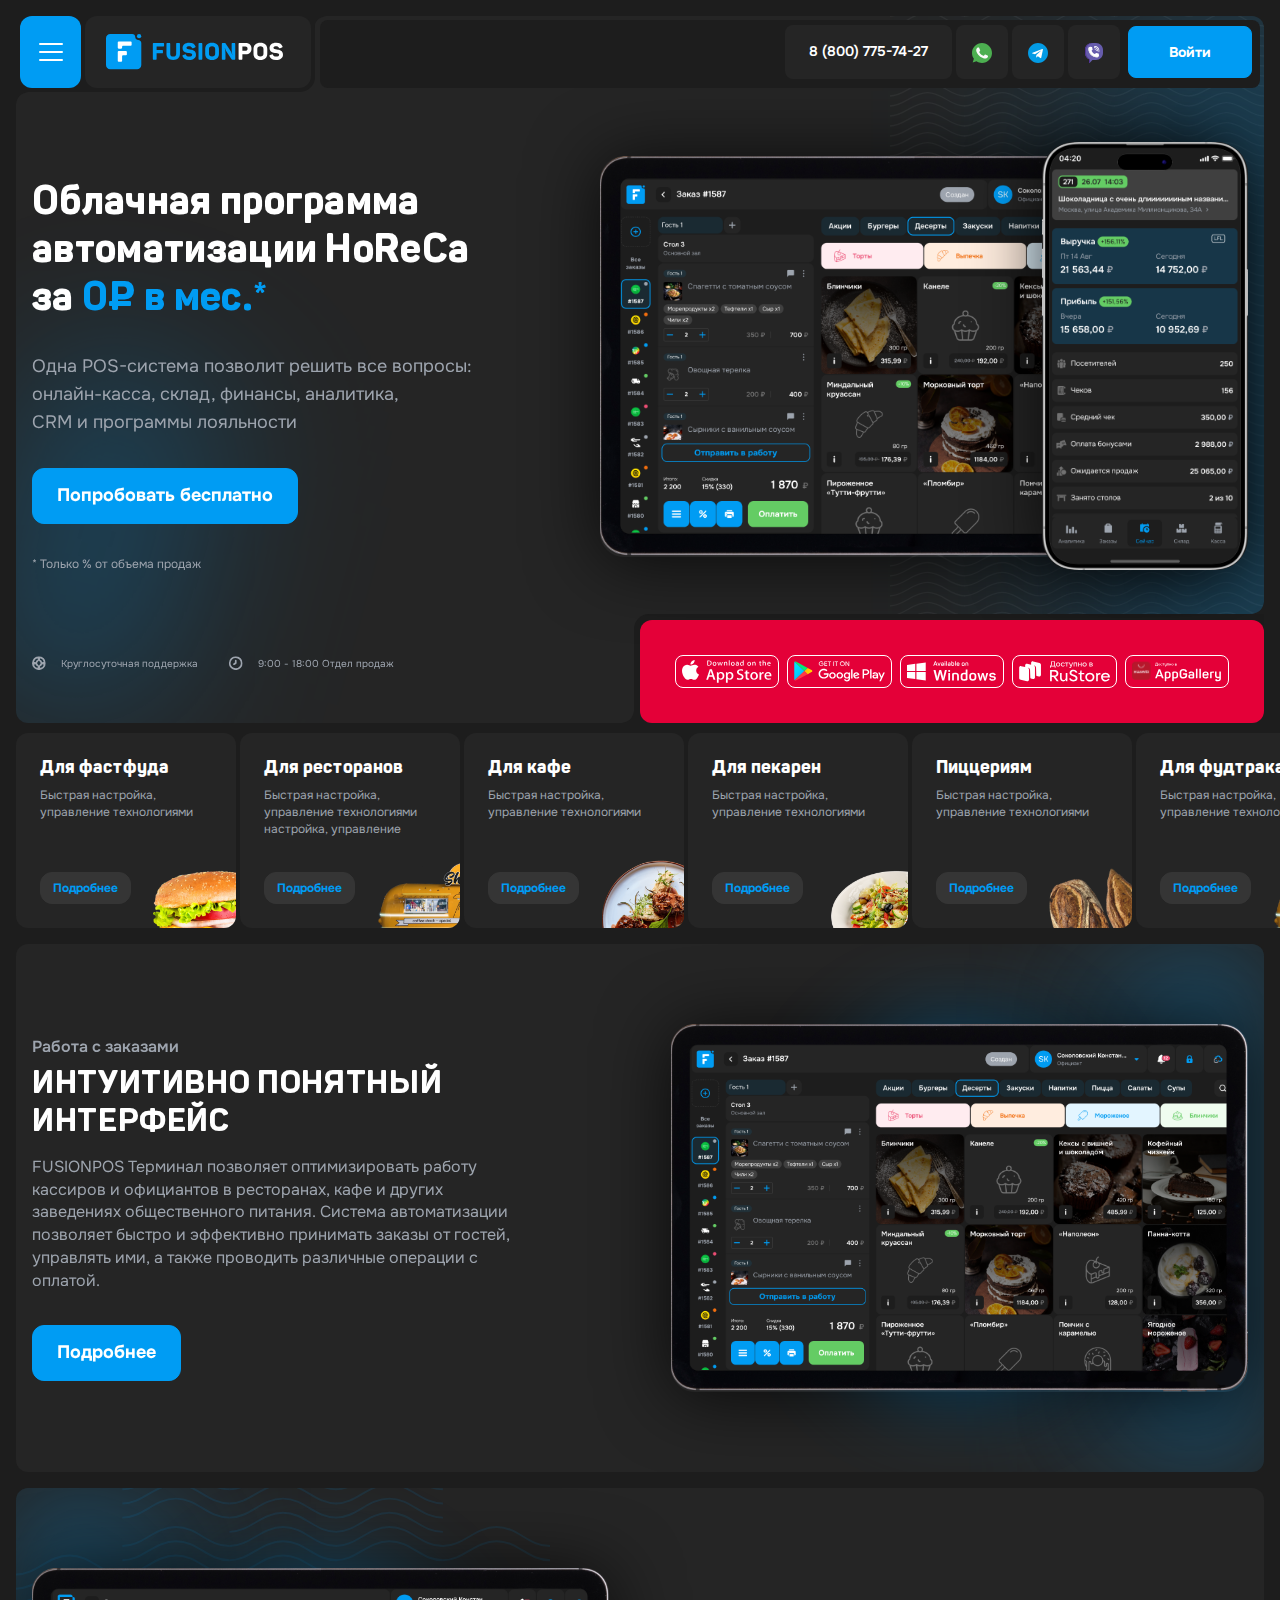
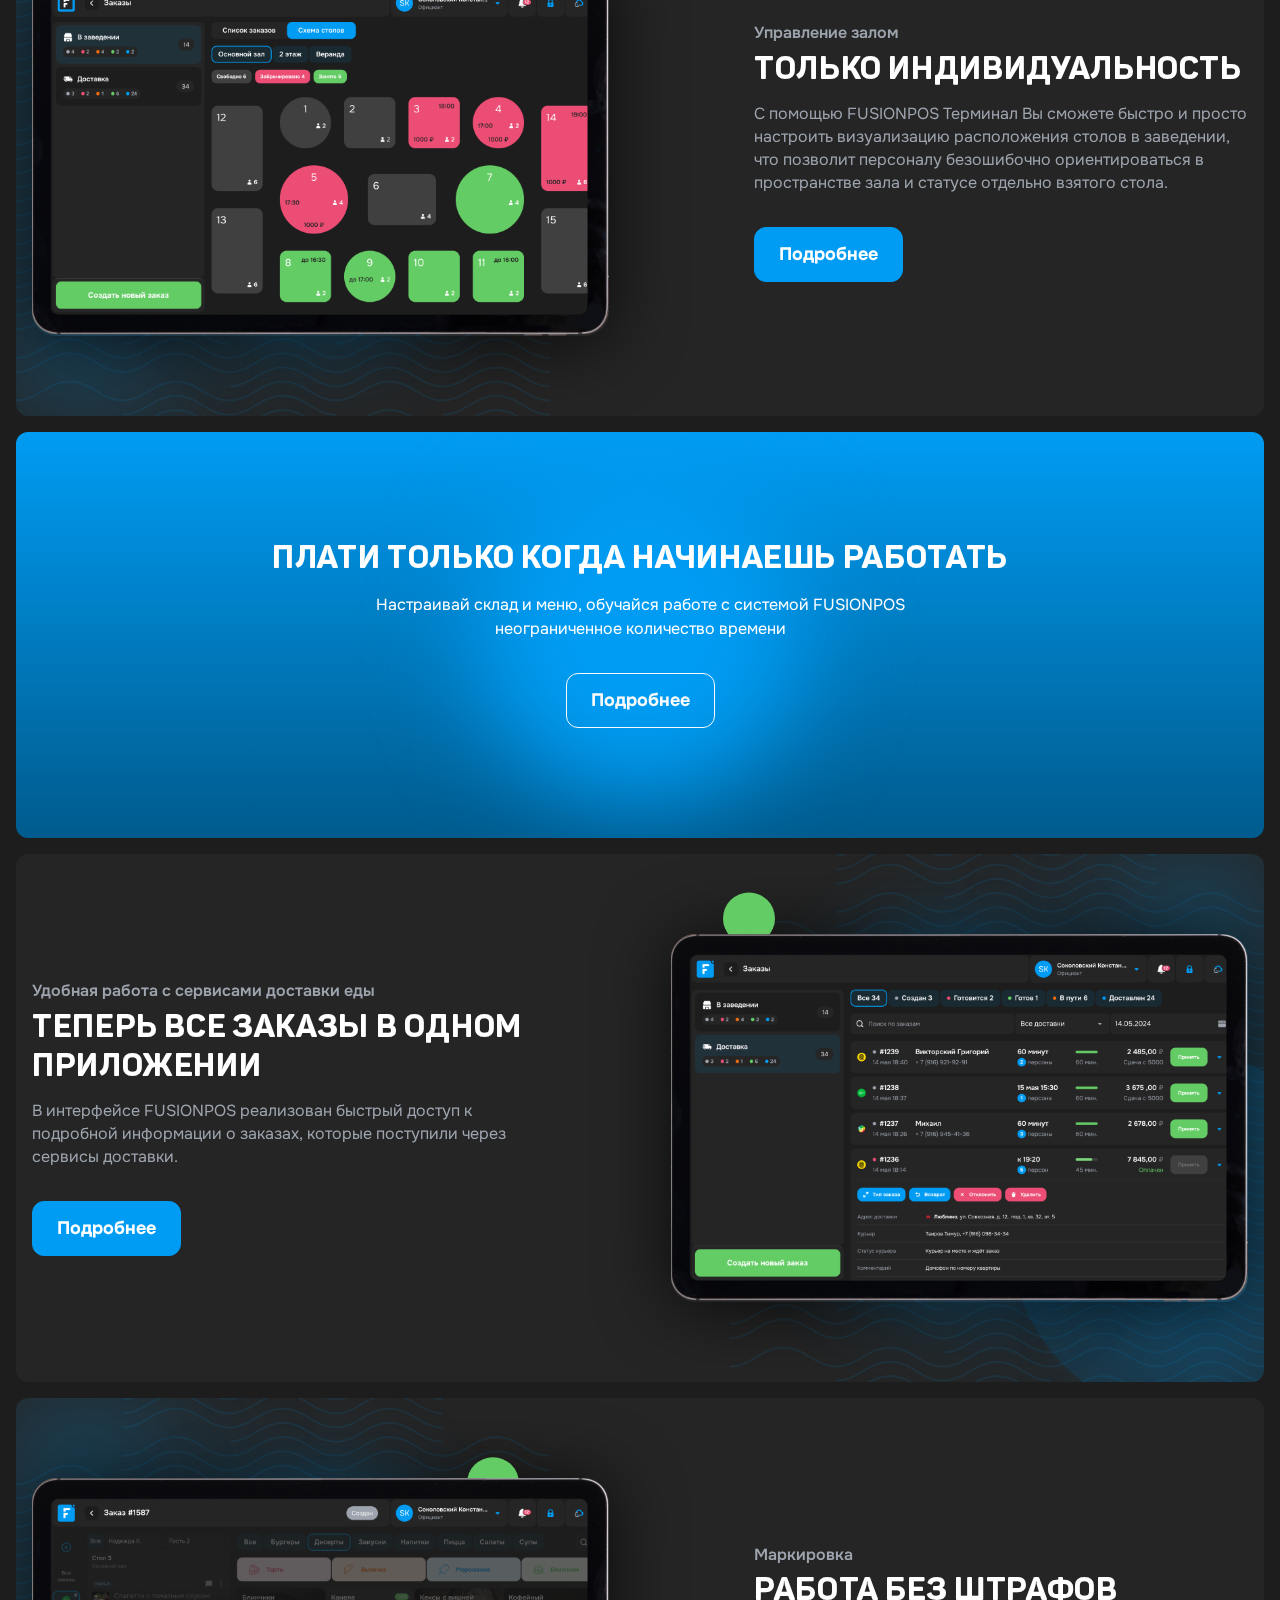
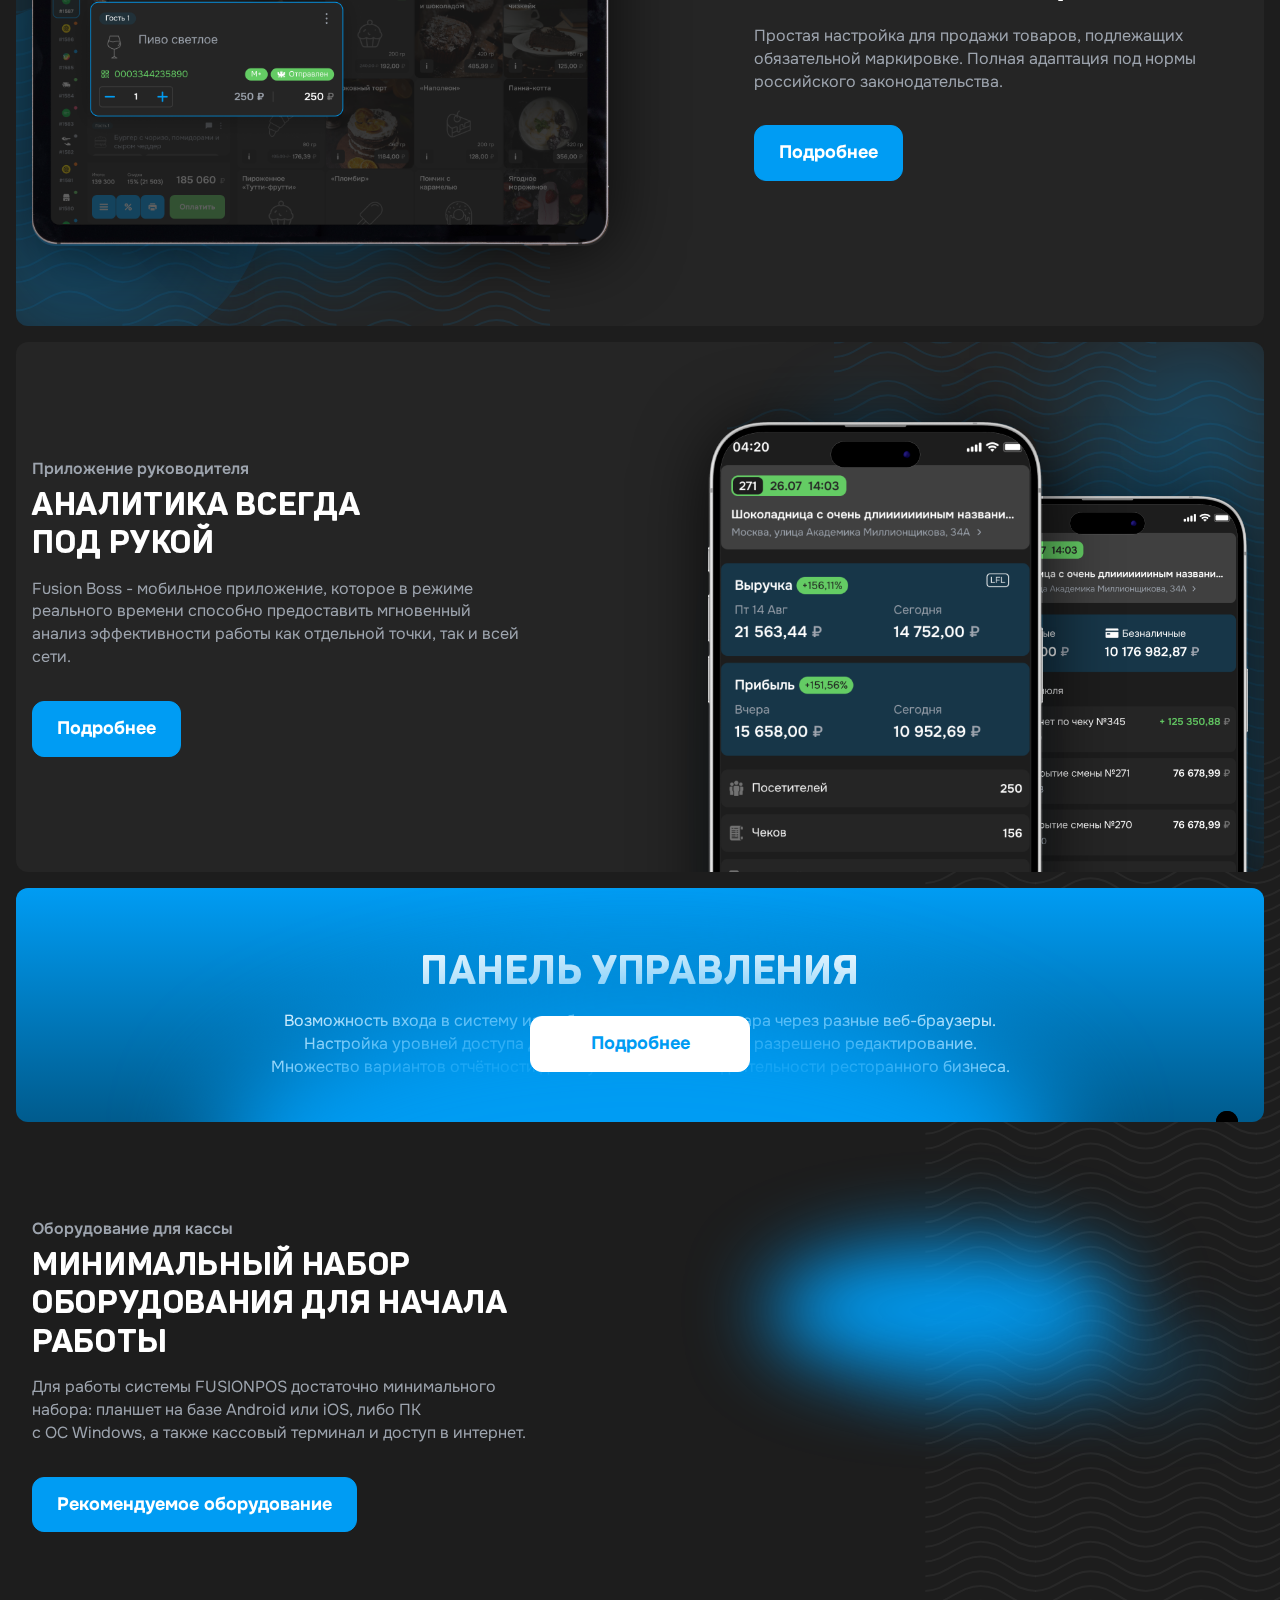
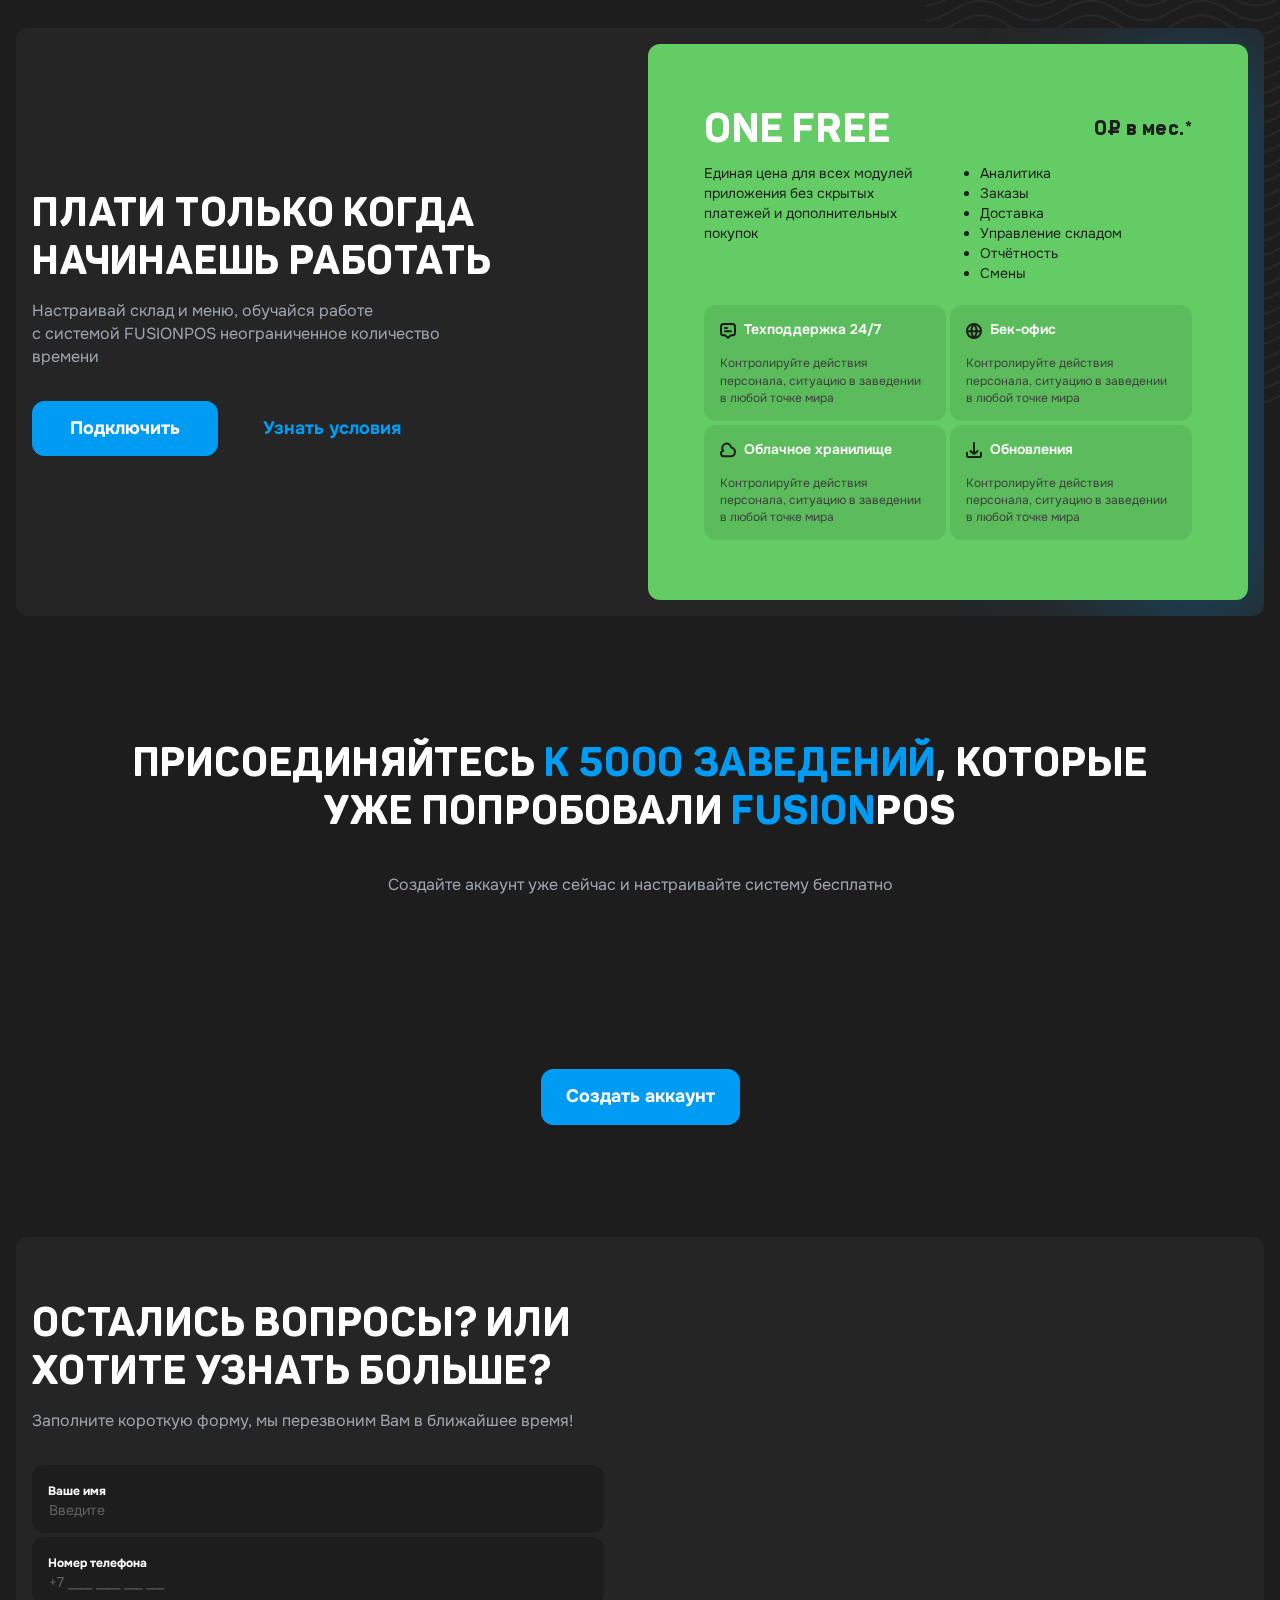
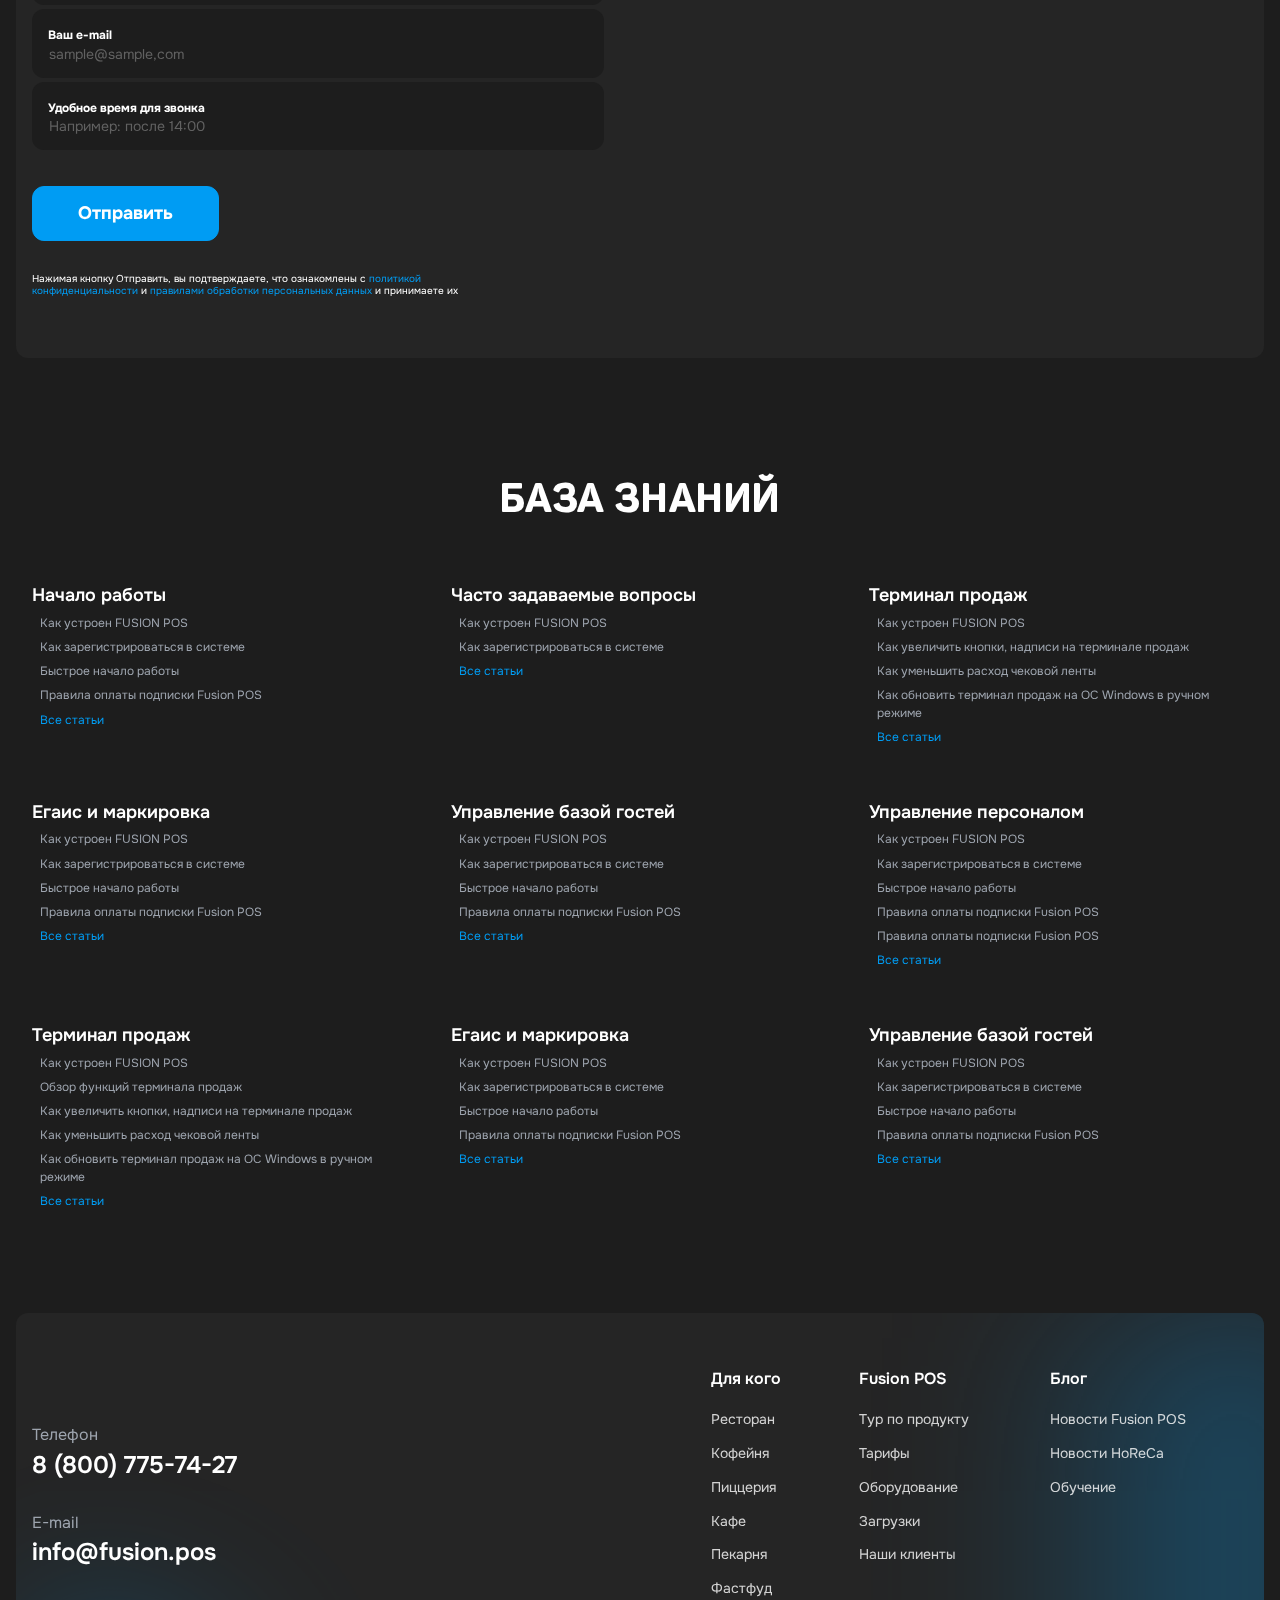
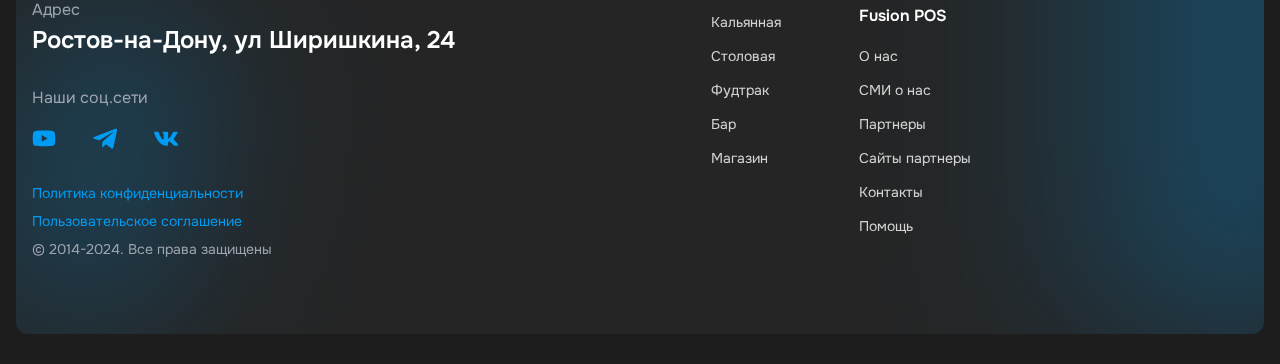
==== commit 840b3504: "fix: fixes" ====
--- a/public/index.html
+++ b/public/index.html
@@ -258,7 +258,7 @@
 				<!-- end sPartners-->
 				<div class="cards-content-wrapper">
 					<!-- start sContent-->
-					<section class="sContent section_gray section">
+					<section class="sContent section_gray section" id="sContent">
 						<div class="container">
 							<div class="sContent__row row">
 								<div class="sContent__col col-lg-6">
@@ -406,7 +406,7 @@
 				<!-- end sContact-->
 				<div class="cards-content-wrapper">
 					<!-- start sContent-->
-					<section class="sContent section"><img class="waves-gray" src="img/svg/waves-gray.svg" alt="" loading="lazy"/>
+					<section class="sContent section" id="sContent2"><img class="waves-gray" src="img/svg/waves-gray.svg" alt="" loading="lazy"/>
 						<div class="container">
 							<div class="sContent__row row">
 								<div class="sContent__col col-lg-6">
@@ -429,7 +429,7 @@
 					<!-- end sContent-->
 				</div>
 				<!-- start sContent-->
-				<section class="sContent bg_gr section">
+				<section class="sContent bg_gr section" id="sContent3">
 					<div class="container container-bigger">
 						<div class="sContent__row row">
 							<div class="sContent__col col-lg-6">
--- a/public/css/main.min.css
+++ b/public/css/main.min.css
@@ -1 +1 @@
-@import "custom-bootstrap.min.css";@font-face{font-display:swap;font-family:Panton;font-style:normal;font-weight:400;src:url(../fonts/Panton-ExtraBold.ttf) format("truetype")}:root{--animate-delay:1.2s;--bs-body-font-size:16px;--sPT:1.25rem;--sPB:1.25rem;--sTPB:1.25rem;--fancybox-content-color:var(--bs-body-color);--swiperArrowSize:4.25rem;--swiperArrowPosition:calc(var(--swiperArrowSize)*-1/2);--swiperBorderColorDef:var(--bs-primary);--swiperColorDef:var(--bs-primary);--swiperBgDef:#fff;--swiperBorderColorDefHover:var(--bs-primary);--swiperColorDefHover:var(--bs-primary);--swiperBgDefHover:#fff}.fancybox__container{--fancybox-bg:rgba(58,59,60,.77)}.pixel-perfect{background-position:center 0;background-repeat:no-repeat;display:block;height:100%;left:0;margin-left:auto;margin-right:auto;opacity:0;overflow:hidden;pointer-events:none;position:absolute;right:0;top:0;width:100%;z-index:1000}body,html{font-size:var(--bs-body-font-size)}html{-webkit-text-size-adjust:100%;-webkit-tap-highlight-color:rgba(33,36,41,0)}body.fancybox-active,body[class*=fixed]{margin-right:var(--spacing-end)}body.fancybox-active .header,body[class*=fixed] .header{padding-right:var(--spacing-end)}body.loaded_hiding{--s:0.36s;opacity:0;pointer-events:none;transition:all var(--s) ease-in-out}body.loaded_hiding:before{display:none}body.loaded{opacity:1;pointer-events:visible}body:before{content:"";height:100%;position:absolute;width:100%;--s:0.36s;-webkit-backdrop-filter:blur(5px);backdrop-filter:blur(5px);background-color:rgba(29,29,29,.8);left:0;opacity:0;top:0;transition:all var(--s) ease-in-out;z-index:-1}body.fancybox-active{overflow:hidden}body[class*=fixed]{left:0;position:absolute;top:0;touch-action:none;width:100%;z-index:999;-webkit-overflow-scrolling:none;overflow:hidden;overscroll-behavior:none}body[class*=fixed]:before{opacity:.76;z-index:999}.h2,h2{font-weight:800;letter-spacing:.02em;text-transform:uppercase}.main-wrapper{display:flex;flex-direction:column;margin-top:.375rem;min-height:100vh;overflow:hidden;position:relative;width:100%}main{flex-grow:1;margin:0 .5rem}.section{background-position:50%;background-repeat:no-repeat;background-size:cover;border-radius:1rem;margin-bottom:1rem;padding-bottom:var(--sPB);padding-top:var(--sPT)}.section_gray{background:#252525}.section-title{margin-bottom:var(--sTPB)}.mono{font-family:var(--bs-font-monospace)}.small{font-size:.75rem}.tdn{text-decoration:none!important}.ttu{text-transform:uppercase}.tdu{text-decoration:underline}.tdu:hover{text-decoration:none}.fw-300{font-weight:300}.fw-800{font-weight:800}.fw-400{font-weight:400}.fw-900{font-weight:900}.fw-500{font-weight:500}.fw-600{font-weight:600}.fw-100{font-weight:100}.row--sm{--bg-gutter-x:1.25rem}.image-source-link{color:#98c3d1}.strong,strong{font-weight:700}ul{padding-left:0}.res-i,picture img{height:auto;max-width:100%}.img-bg{background-position:50%;background-repeat:no-repeat;background-size:cover;position:relative}.img-bg img{inset:0;-o-object-fit:cover;object-fit:cover;position:absolute}.bgs{background-position:50%;background-repeat:no-repeat;background-size:cover}.table{display:table}.tr{display:table-row}.td{display:table-cell}.tabs__btn-accordion{width:100%}.tabs__btn:hover{cursor:pointer}.tabs__content{display:none}.tabs__content.active{display:block}.invisible{border:0;height:1px;margin:-1px;padding:0;position:absolute;width:1px;clip:rect(0 0 0 0);overflow:hidden}.control-wrap{position:relative}.swiper-button-hand{background-color:var(--swiperBgDef);background-image:none;background-position:50%;background-repeat:no-repeat;background-size:cover;border:2px solid var(--swiperBorderColorDef);border-radius:50%;bottom:0;box-shadow:0 15px 60px rgba(0,0,0,.1);color:var(--swiperColorDef);height:var(--swiperArrowSize);margin:auto 0;outline:none!important;position:absolute;top:0;width:var(--swiperArrowSize);--s:0.36s;transition:all var(--s) ease-in-out;-webkit-user-select:none;-moz-user-select:none;user-select:none}.swiper-button-hand:hover{background-color:var(--swiperBgDefHover);border-color:var(--swiperBorderColorDefHover);color:var(--swiperColorDefHover)}.swiper-button-hand .icon{font-size:.75rem}.swiper-button-hand:after{display:none}.swiper-button-hand-next{right:var(--swiperArrowPosition)}.swiper-button-hand-prev{left:var(--swiperArrowPosition)}.swiper-pagination{text-align:center;width:100%}.swiper-pagination-bullet{background-color:#e6e6e6;border-radius:50%;height:8px;opacity:1;outline:none!important;width:8px;--s:0.36s;display:inline-block;margin-left:.5rem;margin-right:.3125rem;transition:all var(--s) ease-in-out}.swiper-pagination-bullet-active,.swiper-pagination-bullet:hover{background-color:var(--bs-primary)}picture{display:block}img.object-fit-js{display:block;height:100%;width:100%}.object-fit-js img,img.img-bg,img.object-fit-js{-o-object-fit:cover;object-fit:cover}a{--s:0.36s;transition:all var(--s) ease-in-out}.picture-bg,img.img-bg{z-index:-1}.picture-bg,.picture-bg .object-fit-js,img.img-bg,img.img-bg .object-fit-js{height:100%;left:0;position:absolute;top:0;width:100%}.bg-wrap{position:relative;z-index:2}.browsehappy{background:#000;color:#fff;font-size:10px;min-height:100px;padding-top:30px;position:absolute;top:0;width:100%;z-index:2000}iframe{border:none}::-webkit-calendar-picker-indicator{background-image:url('data:image/svg+xml;charset=utf-8,<svg xmlns="http://www.w3.org/2000/svg" width="16" height="15" viewBox="0 0 24 24"><path fill="%23009CF3" d="M20 3h-1V1h-2v2H7V1H5v2H4c-1.1 0-2 .9-2 2v16c0 1.1.9 2 2 2h16c1.1 0 2-.9 2-2V5c0-1.1-.9-2-2-2m0 18H4V8h16z"/></svg>')}.btn,.form-control,.form-select{box-shadow:none!important}.fancybox__content :focus:not(.carousel__button.is-close){outline:none!important}.form-check,.form-check-input,.form-switch{cursor:pointer}.img-wrap-center{align-items:center;display:flex;inset:0;justify-content:center;margin:auto;position:absolute}.img-wrap-center img{height:auto;max-height:100%;max-width:100%}.img-wrap-center img.object-fit-js{height:100%;-o-object-fit:cover;object-fit:cover;width:100%}.btn-primary{--bs-btn-color:#fff;--bs-btn-bg:#009cf3;--bs-btn-border-color:#009cf3;--bs-btn-hover-color:#f5f5f5}.btn-link{font-weight:700}.footer{margin:0 .5rem 1rem;width:calc(100% - 16px)}.footer__row{--bs-gutter-y:var(--bs-gutter-x)}.footer .container{position:relative;z-index:2}.footer__item{margin-bottom:1.25rem}.footer__item:last-child{margin-bottom:0}.footer__item-title{margin-bottom:.25rem}.footer__link{color:#fff;font-size:1.125rem;font-weight:600}.footer__link:hover{color:#009cf3}.footer__social-wrap{margin-top:1rem}.footer__social-wrap a{display:inline-block;margin-right:2.25rem}.footer .item-bottom{align-items:flex-start;display:flex;flex-direction:column;font-size:.875rem;gap:.5rem}.footer__inner-title{color:#fff;font-weight:600;line-height:125%;margin-bottom:1.1875rem}.footer__inner-row{justify-content:space-evenly}.footer__inner-row ul{list-style:none;margin-bottom:2.5rem}.footer__inner-row a{color:#fff;font-size:14px;opacity:.8}.footer__inner-row a:hover{color:#009cf3;opacity:1}.footer__inner-row li{margin-bottom:.6875rem}.form-wrap__input-wrap{margin-bottom:.25rem}.form-wrap__input{line-height:110%;padding:0;resize:none}.form-wrap__btn{cursor:pointer;margin-bottom:2rem;margin-top:2rem}.form-wrap label{background:#1d1d1d;border-radius:12px;display:block;padding:.875rem 1rem;width:100%}.form-wrap__input-title{color:#fff;font-size:12px;font-weight:700;line-height:133%}.form-wrap__text{color:#fff;font-size:10px;line-height:120%;max-width:27.3125rem}input[type=number]{-moz-appearance:textfield}select::-ms-expand{display:none}input::-webkit-inner-spin-button,input::-webkit-outer-spin-button{-webkit-appearance:none;margin:0}.header{margin-left:-.5rem;margin-right:-.5rem;padding:0}.headerBlock{--sPT:2rem}.headerBlock__row{--bs-gutter-y:1.5rem;position:relative;z-index:2}.headerBlock .section-title{letter-spacing:.02em}.headerBlock .section-title span{color:#009cf3}.headerBlock .img{--border:1.9vw;display:inline-block;height:calc(100% - var(--border)*2);left:var(--border);-o-object-position:left top;object-position:left top;position:absolute;top:var(--border);width:calc(100% - var(--border)*2);z-index:1}.headerBlock__img-wrap{aspect-ratio:var(--ratio,577/368);border-radius:1rem;box-shadow:0 4px 70px 0 rgba(0,0,0,.74);display:block;max-width:39.25rem;overflow:hidden;position:relative;transition:none;z-index:1}.headerBlock__img-wrap.frame-mob{aspect-ratio:var(--ratio,100/208);background:#1d1d1d;display:block;margin-left:auto!important;max-height:110%;max-width:33%;position:relative}.headerBlock__img-wrap.frame-mob .img{--border:5px}.headerBlock .frame{position:relative;z-index:2}.headerBlock__imgs{position:relative}.headerBlock .frame-mob-wrapper{position:absolute;right:0;top:50%;transform:translateY(-50%);z-index:4}.headerBlock .item{margin-bottom:1rem}.headerBlock .item:last-child{margin-bottom:0}.headerBlock__text-wrap p{font-size:1rem;margin-bottom:0}.headerBlock__bottom-item{-moz-column-gap:1.875rem;column-gap:1.875rem;display:flex;row-gap:.625rem}.headerBlock__info-item{align-items:center;display:flex}.headerBlock__info-item .icon{margin-right:.8125rem;margin-top:-.0625rem}.headerBlock__info-item .text{font-size:.53125rem}.headerBlock .waves-gray{height:100%;-o-object-fit:cover;object-fit:cover;position:absolute;right:0;top:0;width:30%}.header-wrap{position:relative}.stores-wrap{margin-bottom:1rem;margin-top:-.5rem}.stores-wrap .angle{position:absolute;z-index:3}.stores-wrap .angle-right{right:0;top:calc(var(--pad-wrap)*-1);transform:translateY(-100%)}.stores-wrap .angle-left{bottom:0;left:calc(var(--pad-wrap)*-1);transform:translateX(-100%)}.stores-icons{background:#e40038;border-radius:1rem;display:grid;gap:.5rem;grid-template-columns:repeat(6,1fr);grid-template-rows:45px 30px;padding:1.25rem}.stores-icons__img-wrap{align-items:center;border:1px solid #fff;border-radius:.5rem;display:flex;justify-content:center;padding:.375rem;position:relative}.stores-icons img{max-height:100%;max-width:100%}.section.section_gray-bg{background:#252525;overflow:hidden;position:relative}.section.section_gray-bg:after,.section.section_gray-bg:before{bottom:0;content:"";filter:blur(50px);height:50%;opacity:.4;position:absolute;width:30%;z-index:0}.section.section_gray-bg:before{background:linear-gradient(133deg,transparent,rgba(0,156,243,.8) 80%);left:0;transform:rotate(15deg)}.section.section_gray-bg:after{background:linear-gradient(208deg,transparent,rgba(0,156,243,.8) 50%);bottom:0;height:100%;right:0;transform:translateX(20%);width:20%}.soc{--bs-gutter-x:10px;--bs-gutter-y:m;display:flex;margin-left:calc(var(--bs-gutter-x)*-1/2);margin-right:calc(var(--bs-gutter-x)*-1/2);margin-top:calc(var(--bs-gutter-y)*-1)}.soc>*{margin-top:calc(var(--bs-gutter-y));padding-left:calc(var(--bs-gutter-x)/2);padding-right:calc(var(--bs-gutter-x)/2)}.soc__item{text-decoration:none!important;vertical-align:middle;--s:0.36s;display:grid;place-items:center;transition:all var(--s) ease-in-out}.soc .icon{font-size:1.875rem}.counter{counter-reset:num}.counter__item{position:relative}.counter__item:before{content:counter(num);counter-increment:num}.addBlock{border:1px solid;border-radius:23px;color:var(--color,#009cf3);display:flex;overflow:hidden;position:relative}.addBlock input{border:none;color:inherit;height:2.8125rem;text-align:center}.addBlock__btn{background:none!important;background:transparent;border:none!important;border-radius:23px;box-shadow:none!important;color:inherit;height:2.8125rem;outline:none!important;position:relative;width:1.625rem}.addBlock__btn:after,.addBlock__btn:before{background-color:currentColor;content:"";height:2px;inset:0;margin:auto;position:absolute;width:10px}.addBlock__btn--plus:after{transform:rotate(90deg)}.search-block{position:relative}.search-block input{border:none!important;font-size:14px;outline:none!important;padding-bottom:.875rem;padding-left:1.875rem;padding-top:.875rem;width:100%}.search-block .icon{border:none!important;font-size:1.25rem}.search-block button{align-items:center;background:none!important;border:none!important;display:flex;height:100%;justify-content:center;left:0;position:absolute;top:0}.breadcrumb-item{width:auto}:root{--fancybox-content-bg:none}.fancybox__content{max-width:100%;padding:0}.modal-win{background-color:#fff;max-width:100%;padding:40px;position:relative;width:31.25rem}.modal-win .mfp-close{color:#009cf3;font-size:40px;font-weight:100}a{outline:0!important}.modal-form{position:relative}#foot-dialog h3{font-size:2.25em}.mfp-close{background:0 0;border:0;border-radius:50%;box-shadow:none;color:#9da4ae;cursor:pointer;display:block;font-family:Arial,Baskerville,monospace;font-size:28px;font-size:50px;font-style:normal;font-weight:100;height:56px;line-height:56px;margin-right:-5px;margin-top:-5px;opacity:.65;opacity:1;outline:0;overflow:visible;padding:0;position:absolute;right:0;text-align:center;text-decoration:none;top:0;-webkit-user-select:none;-moz-user-select:none;user-select:none;width:56px;z-index:1046;--s:0.36s;transition:all var(--s) ease-in-out}.polite .link{color:#009cf3;cursor:pointer;text-decoration:underline}.polite .link :hover{display:none}.fancybox__container{min-height:100%;transform:none!important;width:100%!important}.fancybox-throwOutUp{animation:fancybox-throwOutUp .25s ease both}.fancybox-throwOutDown{animation:fancybox-throwOutDown .25s ease both}@keyframes fancybox-throwOutUp{0%{opacity:0;transform:translate3d(0,-5%,0)}to{opacity:1;transform:translateZ(0)}}@keyframes fancybox-throwOutDown{to{opacity:0;transform:translate3d(0,10%,0)}}.sArticleList{--sPT:2.25rem;--sTPB:0.375rem}.sArticleList h2{margin-bottom:0}.sArticleList li{margin-bottom:.4375rem;max-width:-moz-max-content;max-width:max-content}.sArticleList li:hover a{color:#009cf3}.sArticleList li a{color:#9da4ae}.sArticleList li:last-child a{color:#009cf3}.sArticleList ul{list-style:none;margin-bottom:0}.dd-group__head{color:#fff;cursor:pointer;font-size:1rem;font-weight:600;line-height:125%;padding:.5rem 0}.dd-group__head:before{--s:0.36s;background-image:url("data:image/svg+xml;charset=utf-8,%3Csvg xmlns='http://www.w3.org/2000/svg' width='12' height='12' fill='none' viewBox='0 0 12 12'%3E%3Cpath stroke='%23009CF3' stroke-width='2' d='m4 2 4 4-4 4'/%3E%3C/svg%3E");background-position:50%;background-repeat:no-repeat;background-size:contain;content:"";display:inline-block;height:.75rem;margin-right:.5rem;transition:all var(--s) ease-in-out;vertical-align:middle;width:.75rem}.dd-group__item.active .dd-group__head:before{transform:rotate(90deg)}.dd-group__content{font-size:.75rem;padding-left:1.25rem}.sCatalog{--sPT:0rem;--sPB:0rem;margin-top:-.375rem}.sCatalog__row{--bs-gutter-y:var(--bs-gutter-x)}.sCatalog__slider{overflow:visible}.sCatalog .swiper-slide{height:auto;width:auto}.product-card{border-radius:.75rem;display:flex;flex-direction:column;gap:.625rem;height:100%;justify-content:space-between;--pad:24px;background:#252525;max-width:13.75rem;min-height:12.1875rem;overflow:hidden;padding:var(--pad);position:relative}.product-card .h5{margin-bottom:.5rem}.product-card .img{-o-object-position:top left;object-position:top left}.product-card__img-wrap{bottom:calc(var(--pad)*-1);height:115px;max-width:50%;position:absolute;right:calc(var(--pad)*-1);transform:translate(2%,20%);width:115px}.btn-dark{--bs-btn-color:#009cf3;--bs-btn-bg:#353535;--bs-btn-border-color:#353535;--bs-btn-hover-color:#e1e1e1;--bs-btn-hover-bg:#3f3f3f;--bs-btn-hover-border-color:#343434}.sContact{background:linear-gradient(180deg,#009cf3,#005b8d);overflow:hidden;position:relative}.sContact:not(.bg-blue){--sPT:3.5rem;--sPB:2.875rem;--sTPB:0rem}.sContact .section-title p{color:#fff;margin-bottom:2rem}.sContact .section-title__btn{min-width:9.25rem;width:auto}.sContact .section-title.smaller p{font-size:1rem;line-height:150%;margin-left:auto;margin-right:auto;max-width:40.625rem;padding:0 1.75rem}.sContact .container{position:relative;z-index:1}.sContact:before{background:#009cf3;border-radius:100%;content:"";filter:blur(50px);height:20.625rem;left:50%;position:absolute;top:50%;transform:translate(-50%,-50%);width:20.625rem;z-index:0}.sContact .section-title__text-wrap p:not(:last-child){margin-bottom:0}.sContact__btn{bottom:1.5rem;left:50%;min-width:11.25rem;position:absolute;transform:translateX(-50%);z-index:3}.sContact .img{border-left:11px solid #000;border-radius:1rem 1rem 0 0;border-right:11px solid #000;border-top:11px solid #000;max-width:100%}.sContact.bg-blue{--sPB:0rem;--sPT:1.625rem}.sContact.bg-blue:before{background:#009cf3;border-radius:100%;content:"";filter:blur(20px);height:20.625rem;left:50%;max-width:53rem;position:absolute;top:100%;transform:translate(-50%,-30%);width:90%;z-index:2}.btn-light{--bs-btn-color:#009cf3;--bs-btn-bg:#fff;--bs-btn-border-color:#fff;--bs-btn-hover-color:#009cf3;--bs-btn-hover-bg:#f8f9fa;--bs-btn-hover-border-color:#f8f9fa}.sContent{--sTPB:0rem;position:relative}.sContent__row{--bs-gutter-y:var(--bs-gutter-x)}.sContent .container{position:relative;z-index:1}.sContent.section_gray{overflow:hidden}.sContent.section_gray:after,.sContent.section_gray:before{bottom:0;content:"";filter:blur(50px);height:50%;opacity:.4;position:absolute;width:30%;z-index:0}.sContent.section_gray:before{background:linear-gradient(133deg,transparent,rgba(0,156,243,.8) 80%);left:0;transform:rotate(15deg)}.sContent.section_gray:after{background:linear-gradient(208deg,transparent,rgba(0,156,243,.8) 50%);bottom:0;height:100%;right:0;transform:translateX(20%);width:20%}.sContent.bg_gr{background:#252525;height:auto;overflow:hidden;position:relative}.sContent.bg_gr:before{background:linear-gradient(208deg,transparent,rgba(0,156,243,.8) 50%);content:"";filter:blur(50px);height:100%;opacity:.4;position:absolute;right:0;width:20%;z-index:1}.sContent__content-wrap{margin-bottom:2.5rem;margin-top:1.625rem;position:relative}.sContent__content-wrap:after,.sContent__content-wrap:before{background:#009cf3;border-radius:50%;content:"";filter:blur(40px);left:50%;position:absolute;width:60%;z-index:-1}.sContent__content-wrap:after{bottom:-13%;height:4.3125rem;transform:translateX(-50%)}.sContent__content-wrap:before{bottom:0;height:1.25rem;transform:translateX(-20%)}.sContent__img-wrap{aspect-ratio:var(--ratio,577/368);border-radius:1rem;box-shadow:0 4px 70px 0 rgba(0,0,0,.74);display:block;max-width:36.0625rem;position:relative;z-index:1}.sContent__img-wrap.frame-mob{aspect-ratio:var(--ratio,343/709);border-radius:3.875rem;display:block;margin-left:0!important;position:relative}.sContent .frame-mob-wrapper{position:relative}.sContent .frame-mob-wrapper .frame-mob:first-child{width:62%}.sContent .frame-mob-wrapper .frame-mob:last-child{left:48%;position:absolute;top:20%;width:52%;z-index:0}.sContent .waves-gray{max-width:100vw;position:absolute;right:-20px;top:40px;transform:translateX(40%);z-index:-1}.sContent .section-title{max-width:30.875rem}.sContent .section-title.bigger p{max-width:28.125rem}.sContent .img{--border:1.9vw;display:inline-block;height:calc(100% - var(--border)*2);left:var(--border);-o-object-position:left top;object-position:left top;position:absolute;top:var(--border);width:calc(100% - var(--border)*2);z-index:1}.sContent .frame{position:relative;z-index:2}.section-title__top{margin-bottom:.25rem}.card-aside{background:#64cc64;border-radius:.75rem;--pad:16px;padding:var(--pad)}.card-aside__top{align-items:center;display:flex;justify-content:space-between;margin-bottom:.375rem}.card-aside p,.card-aside ul,.card-aside__price{color:#1d1d1d}.card-aside ul{font-size:.875rem;margin-bottom:.875rem;margin-left:1.5rem}.card-aside p{font-size:.875rem;margin-bottom:.5rem}.card-aside__title{font-size:1.5rem}.card-aside__price{font-size:1.25rem}.card-aside .icon{fill:#1d1d1d;margin-right:.5rem}.card-aside__row-cards{display:flex;gap:.25rem;overflow:auto;padding-bottom:.25rem}.title-f{font-family:Panton,SFMono-Regular,Menlo,Monaco,Consolas,Liberation Mono,Courier New,monospace;font-weight:800;letter-spacing:.02em}.inner-card{background:#5bbc5b;border-radius:.75rem;flex-shrink:0;height:auto;padding:.875rem 1rem;width:13.0625rem}.inner-card__title{font-size:.875rem;font-weight:600;margin-bottom:1rem}.inner-card .small{color:#404040}.sForm{--sTPB:1.875rem;background:#252525}.sForm__row{--bs-gutter-y:var(--bs-gutter-x)}.sForm__img-wrap{border-radius:12px;height:100%;overflow:hidden;position:relative}.sForm__img-wrap img{-o-object-position:top;object-position:top;z-index:2}.sPartners{--sPT:3.75rem;--sPB:1.875rem;--sTPB:2.75rem}.sPartners .section-title{margin-left:auto;margin-right:auto;max-width:65rem}.sPartners .section-title span{color:#009cf3}.sPartners__slider{margin-bottom:3rem;overflow:visible}.sPartners .swiper-wrapper{transition-timing-function:linear!important}.sPartners .swiper-slide{height:auto;width:auto}.brand-card{align-items:center;display:flex;height:3.75rem;justify-content:center;margin-right:1.5rem;width:11.25rem}.brand-card img{filter:saturate(0);max-height:98%;max-width:90%}.menu{list-style:none;margin-bottom:0;max-width:100%;position:relative}.menu li{padding:0}.menu a{color:#fff;display:block;font-size:.875rem;font-weight:600;padding:1.25rem 1rem}.menu a:hover{color:#009cf3}.toggle-menu-mobile{background:#009cf3;border-radius:8px}.toggle-menu-mobile{--h:0.125em;--color:#fff;--position:calc(var(--h)*2);cursor:pointer;display:block;font-size:32px;height:calc(var(--h)*10);position:relative;width:40px}.toggle-menu-mobile span:after,.toggle-menu-mobile span:before{content:"";left:0;position:absolute}.toggle-menu-mobile span{bottom:0;display:block;left:0;margin:auto;position:absolute;right:0;top:0}.toggle-menu-mobile span:before{top:var(--position);transform:rotate(var(--rotate,0))}.toggle-menu-mobile span:after{bottom:var(--position);transform:rotate(calc(var(--rotate, 0)*-1))}.toggle-menu-mobile span,.toggle-menu-mobile span:after,.toggle-menu-mobile span:before{backface-visibility:hidden;background-color:var(--color);border-radius:.6875rem;height:calc(var(--h)/2);transform-origin:50% 50%;transition:all .3s;width:.6em}.top-nav__row{--bs-gutter-x:0.5rem;--bs-gutter-y:0.25rem;align-items:center}.top-nav .col.order-lg-0{margin:0;padding:0}.top-nav__logo-wrap{display:inline-block}.top-nav__logo-wrap img{max-width:100%}.top-nav__btn{border-radius:8px;font-size:.875rem;--bs-btn-padding-x:0.8125rem;--bs-btn-padding-y:0.6875rem}.top-nav__links-wrap{display:flex;gap:.5rem}.top-nav__links-wrap a{background:#252525;border-radius:8px;color:#fff;display:inline-block;font-size:.875rem;font-weight:600;padding:.375rem}.top-nav__links-wrap a.tel{background:#252525}.top-nav__links-wrap a:hover{color:#009cf3}.top-nav .tel{color:#fff;font-size:.875rem;font-weight:600}.top-nav .angle{position:absolute;transform:rotate(180deg);z-index:3}.top-nav .angle-left{left:12px;top:calc(100% + 4px)}.top-nav .angle-center{left:298px;top:0}.topLine__row{--bs-gutter-y:var(--bs-gutter-x)}.topLine__slide{height:auto}@media (min-width:576px){.headerBlock__info-item .text{font-size:.625rem}.stores-icons{grid-template-rows:auto}.modal-text{max-width:1000px}}@media (min-width:768px){:root{--sPT:5rem;--sPB:5rem;--sTPB:2.5rem}.btn:not(.btn-sm){--bs-btn-padding-x:24px}.headerBlock__img-wrap.frame-mob{aspect-ratio:var(--ratio,206/428);border-radius:32px;display:block;max-height:26.75rem;max-width:none;position:relative}.sArticleList{--sTPB:2.5rem;--sPT:6.25rem}.sArticleList .section-title{text-align:center}.sArticleList .dd-group{display:grid;gap:2.5rem;grid-template-columns:repeat(2,1fr)}.dd-group__head{font-size:1.125rem;pointer-events:none}.dd-group__head:before{content:none}.dd-group__content{padding-left:.5rem}.dd-group__content{display:block!important}.sContact.bg-blue:before{filter:blur(50px);transform:translate(-50%,-40%)}.sContent{--sTPB:0rem}.sContent__btn-wrap .btn:last-child{margin-left:1rem}.sContent__btn-wrap .btn{min-width:11.625rem}.card-aside__row-cards{display:grid;grid-template-columns:repeat(2,1fr);overflow:hidden}.inner-card{width:auto}}@media (min-width:992px){body[class*=fixed]:before{opacity:0}.main-wrapper{margin-top:1rem}main{margin:0 1rem}.section{border-radius:.75rem}.wow{visibility:hidden}.footer{margin:0 1rem 1.875rem;width:calc(100% - 32px);--sPT:3.5rem;--sPB:3.5rem}.header{left:50%;margin-bottom:0;margin-left:0;margin-right:0;position:absolute;top:0;transform:translateX(-50%);width:calc(100% - 8px);z-index:999}.headerBlock{--sPT:8.75rem}.headerBlock .img{--border:12px}.headerBlock__img-wrap{border-radius:1.5rem;margin-left:auto}.headerBlock__imgs>a{margin-right:1.25rem}.headerBlock .item{margin-bottom:2rem}.headerBlock__text-wrap p{font-size:1.125rem;line-height:156%}.headerBlock__bottom-item{transform:translateY(calc(var(--sPB)/2))}.headerBlock__info-item .icon{margin-right:.9375rem}.stores-wrap{bottom:0;left:50%;margin-bottom:0;margin-top:0;max-width:704px;position:absolute;width:50%;--pad-wrap:6px}.stores-wrap:before{background:#1d1d1d;border-top-left-radius:.9375rem;content:"";height:calc(100% + var(--pad-wrap));left:calc(var(--pad-wrap)*-1);position:absolute;top:calc(var(--pad-wrap)*-1);width:calc(100% + var(--pad-wrap));z-index:1}.stores-icons{border-radius:.75rem;position:relative;z-index:2}.stores-icons{grid-template-columns:repeat(5,1fr)}.section.section_gray-bg:after,.section.section_gray-bg:before{filter:blur(80px);width:20%}.section.section_gray-bg:before{background:linear-gradient(270deg,transparent,rgba(0,156,243,.8) 80%)}.section.section_gray-bg:after{background:linear-gradient(90deg,transparent,rgba(0,156,243,.8) 80%);width:30%}.sArticleList{--sTPB:3.375rem}.sArticleList .dd-group{grid-template-columns:repeat(3,1fr)}.sContact:not(.bg-blue){--sPT:6.625rem;--sPB:6.875rem}.sContact__btn{bottom:3.125rem;min-width:13.75rem}.sContact.bg-blue{--sPT:3.625rem;--sTPB:1.25rem}.sContent__row{align-items:center;height:100%}.sContent .container{height:100%}.sContent.section_gray:after,.sContent.section_gray:before{background:linear-gradient(270deg,transparent,rgba(0,156,243,.8) 80%);height:100%;transform:translate(0);width:20%}.sContent.section_gray:before{background:linear-gradient(270deg,transparent,rgba(0,156,243,.8) 80%)}.sContent.section_gray:after{background:linear-gradient(90deg,transparent,rgba(0,156,243,.8) 80%)}.sContent.bg_gr{--sPT:1rem;--sPB:1rem}.sContent.bg_gr:before{background:linear-gradient(90deg,transparent,rgba(0,156,243,.8) 80%)}.sContent__content-wrap{margin-bottom:0;margin-top:0}.sContent__content-wrap:after{height:8.125rem}.sContent__img-wrap{border-radius:1.5rem}.sContent__img-wrap:before{background:#009cf3;border-radius:50%;bottom:0;content:"";filter:blur(50px);height:100%;left:50%;opacity:.4;position:absolute;top:50%;transform:translate(-50%,-50%);width:50%;z-index:0}.sContent .frame-mob-wrapper{margin-left:10%;min-height:23.125rem}.sContent .frame-mob-wrapper .frame-mob:first-child{left:0;position:absolute;top:0}.sContent .waves{height:150%;position:absolute;top:50%;transform:translateY(-50%);z-index:-1}.sContent .waves.right{right:0}.sContent .waves.left{left:0}.sContent .waves-gray{top:50%;transform:translate(35%,-50%)}.sContent .img{--border:12px}.sContent .green-circle:after{background:#64cc64;border-radius:50%;content:"";height:3.25rem;position:absolute;width:3.25rem;z-index:0}.sContent .green-circle.left:after{bottom:100%;left:3.25rem;transform:translateY(20%)}.sContent .green-circle.right:after{bottom:100%;right:5.625rem;transform:translateY(60%)}.section-title p{margin-bottom:2rem}.cards-content-wrapper .sContent:nth-child(odd) .sContent__row{flex-direction:row-reverse}.cards-content-wrapper .sContent:nth-child(odd).section_gray:before{content:none}.cards-content-wrapper .sContent:nth-child(odd).after-circle:before{background:linear-gradient(180deg,#009cf3,#005b8d);border-radius:50%;bottom:0;content:"";filter:blur(0);height:22.625rem;left:auto;opacity:.2;right:0;transform:translate(30%,10%);width:22.625rem}.cards-content-wrapper .sContent:nth-child(odd) .sContent__img-wrap{margin-left:auto}.cards-content-wrapper .sContent:nth-child(2n).section_gray:after{content:none}.cards-content-wrapper .sContent:nth-child(2n) .section-title{margin-left:auto}.cards-content-wrapper .sContent:nth-child(2n).after-circle:after{background:linear-gradient(180deg,#009cf3,#005b8d);border-radius:50%;bottom:0;content:"";filter:blur(0);height:22.625rem;left:0;opacity:.2;transform:translate(-30%,10%);width:22.625rem}.sContent .container-bigger{margin-right:0;max-width:1351px}.card-aside{--pad:26px}.card-aside__row{margin-bottom:.5rem}.card-aside__title{font-size:2.5rem}.sForm{--pad:56px;padding-right:var(--pad);--sPT:1rem;--sPB:1rem}.sForm .inner-wrap{margin:2.8125rem 0;max-width:36rem}.sForm .container{margin-left:auto;margin-right:0;max-width:1301px}.sForm .form-wrap__btn{--bs-btn-padding-x:2.8125rem}.sForm__img-wrap{margin-right:-56px}.sPartners{--sPT:6.625rem;--sTPB:2.5rem;--sPB:6rem}.sPartners .section-title h2{margin-bottom:2.5rem}.sPartners__slider{margin-bottom:4.5rem}.brand-card{margin-right:2.9375rem}.toggle-menu-mobile{border-radius:12px}.toggle-menu-mobile{height:4.5rem;width:3.8125rem}.toggle-menu-mobile span,.toggle-menu-mobile span:after,.toggle-menu-mobile span:before{width:.75em}.top-nav{padding-right:.5rem}.top-nav__row{--bs-gutter-y:0rem;position:relative;z-index:2}.top-nav__row:before{background:#1d1d1d;border-radius:8px;content:"";height:calc(100% - 4px);position:absolute;right:-4px;top:4px;width:calc(100% - 300px);z-index:-1}.top-nav__logo-wrap{background:#252525;border-radius:12px;padding:1.125rem 1.6875rem 1.125rem 1.3125rem;position:relative;--pad:4px;margin-left:-.25rem}.top-nav__logo-wrap:before{background:#1d1d1d;border-bottom-right-radius:.9375rem;bottom:calc(var(--pad)*-1);content:"";height:calc(100% + var(--pad)*3);position:absolute;right:calc(var(--pad)*-1);width:200%;z-index:-1}.top-nav__btn{--bs-btn-padding-x:2.5rem!important;--bs-btn-padding-y:1.0625rem}.top-nav__links-wrap{gap:.25rem}.top-nav__links-wrap a{padding:1rem}}@media (min-width:1200px){.footer__item{margin-bottom:2rem}.footer__link{font-size:1.5rem;line-height:117%}.headerBlock{--sPT:8.75rem;--sPB:6.5rem}.headerBlock .section-title{margin-top:1.25rem}.stores-icons{padding:2.1875rem}.sContact .img{display:block;margin-left:auto;margin-right:.625rem;max-width:76.25rem}.card-aside{--pad:56px}.section-title.bigger h2{font-size:2.5rem}.top-nav__links-wrap a.tel{padding:1rem 1.5rem}}@media (min-width:1400px){.section{margin-left:auto;margin-right:auto;max-width:1408px}.header{max-width:1432px}.sArticleList .dd-group{justify-items:center}.dd-group__item{width:23.5rem}.sContent{height:36.75rem}.menu{display:flex;--bs-gutter-x:20px;--bs-gutter-y:0;margin-left:calc(var(--bs-gutter-x)*-1/2);margin-right:calc(var(--bs-gutter-x)*-1/2);margin-top:calc(var(--bs-gutter-y)*-1)}.menu>*{margin-top:calc(var(--bs-gutter-y));padding-left:calc(var(--bs-gutter-x)/2);padding-right:calc(var(--bs-gutter-x)/2)}.menu{margin-bottom:.5rem;margin-left:1.125rem;margin-top:.5rem;text-align:center}.toggle-menu-mobile{pointer-events:none}}@media (max-width:1399.98px){.menu-mobile{--s:0.6s;background-color:#1d1d1d;max-width:85%;position:fixed!important;right:0;top:0;transition:all var(--s) ease-in-out;width:280px;will-change:transform;z-index:999}.menu-mobile:not(.active){transform:translate3d(120%,0,0);--opacity:0}.menu-mobile:not(.active) .toggle-menu-mobile{opacity:0}.menu-mobile .toggle-menu-mobile{background:transparent;color:#fff;left:0;margin-left:-15%;position:absolute;right:auto;top:10px;z-index:9999}.menu-mobile .toggle-menu-mobile span:after,.menu-mobile .toggle-menu-mobile span:before{--color:#fff}.menu-mobile__inner{overflow-x:hidden;overflow-y:auto;padding:calc(env(safe-area-inset-top, 0px) + 1.25rem) 0 calc(env(safe-area-inset-bottom, 0px) + 1.25rem);-webkit-overflow-scrolling:touch;height:100vh}.menu-mobile__inner .toggle-menu-mobile.on span{--color:transparent}.menu-mobile__inner .toggle-menu-mobile.on{--position:0;--rotate:45deg}.menu-mobile.active .toggle-menu-mobile{opacity:1}.menu-mobile ul{margin-bottom:1.25rem;position:relative}.menu-mobile li{border-top:1px solid hsla(0,0%,100%,.13);display:block;margin:0}.menu-mobile li a{display:block;padding:10px}}@media (max-width:991.98px){.h1,.h2,h1,h2{font-size:1.5rem}p{font-size:.875rem}.headerBlock .waves-gray{display:none}.stores-wrap .angle{display:none}.stores-icons__img-wrap{grid-column:span 2}.stores-icons__img-wrap:first-child,.stores-icons__img-wrap:nth-child(2){grid-column:span 3}.sContent.bg_gr:after{background:linear-gradient(208deg,transparent,rgba(0,156,243,.8) 50%);bottom:0;content:"";filter:blur(50px);height:100%;left:0;opacity:.4;position:absolute;transform:translateX(20%);width:20%;z-index:0}.sContent__content-wrap img{max-width:96%}.sContent .waves{display:none}.section-title__top{font-size:.875rem}.top-nav__logo-wrap{max-width:6rem;padding-left:.5rem}.top-nav .angle{display:none}}@media (max-width:767.98px){.headerBlock__btn{width:100%}.headerBlock__text-wrap p{display:inline}.sArticleList{--sPB:0.625rem}.dd-group__content{display:none}.dd-group__content.active{display:block}.sContact .section-title__text-wrap{line-height:127%;padding:0 .625rem}.sContact .section-title__text-wrap p{display:inline}.section-title__btn{width:100%}.sContent__btn-wrap .btn{width:100%}.sContent__btn-wrap .btn:last-child{margin-top:1rem}.card-aside{margin-top:-1rem}.card-aside__row-cards{margin-right:calc(var(--pad)*-1)}.sForm .form-wrap__btn{width:100%}.sPartners .btn{width:100%}.top-nav__links-wrap a.tel{display:none}.top-nav .tel{margin-left:.375rem;margin-top:1.25rem;padding:.375rem}}@media (max-width:575.98px){.sContact{margin-left:-.5rem;margin-right:-.5rem}}@media (max-width:360px){.top-nav__logo-wrap{max-width:18vw;padding-left:0}}@media (hover:hover){.custom-scroll{scrollbar-color:var(--bs-primary) transparent;scrollbar-width:auto}.custom-scroll::-webkit-scrollbar{width:4px}.custom-scroll::-webkit-scrollbar-track{background:transparent}.custom-scroll::-webkit-scrollbar-thumb{background-color:var(--bs-primary);border:0 solid transparent;border-radius:16px}}+@import "custom-bootstrap.min.css";@font-face{font-display:swap;font-family:Panton;font-style:normal;font-weight:400;src:url(../fonts/Panton-ExtraBold.ttf) format("truetype")}:root{--animate-delay:1.2s;--bs-body-font-size:16px;--sPT:1.25rem;--sPB:1.25rem;--sTPB:1.25rem;--fancybox-content-color:var(--bs-body-color);--swiperArrowSize:4.25rem;--swiperArrowPosition:calc(var(--swiperArrowSize)*-1/2);--swiperBorderColorDef:var(--bs-primary);--swiperColorDef:var(--bs-primary);--swiperBgDef:#fff;--swiperBorderColorDefHover:var(--bs-primary);--swiperColorDefHover:var(--bs-primary);--swiperBgDefHover:#fff}.fancybox__container{--fancybox-bg:rgba(58,59,60,.77)}.pixel-perfect{background-position:center 0;background-repeat:no-repeat;display:block;height:100%;left:0;margin-left:auto;margin-right:auto;opacity:0;overflow:hidden;pointer-events:none;position:absolute;right:0;top:0;width:100%;z-index:1000}body,html{font-size:var(--bs-body-font-size)}html{-webkit-text-size-adjust:100%;-webkit-tap-highlight-color:rgba(33,36,41,0)}body.fancybox-active,body[class*=fixed]{margin-right:var(--spacing-end)}body.fancybox-active .header,body[class*=fixed] .header{padding-right:var(--spacing-end)}body.loaded_hiding{--s:0.36s;opacity:0;pointer-events:none;transition:all var(--s) ease-in-out}body.loaded_hiding:before{display:none}body.loaded{opacity:1;pointer-events:visible}body:before{content:"";height:100%;position:absolute;width:100%;--s:0.36s;-webkit-backdrop-filter:blur(5px);backdrop-filter:blur(5px);background-color:rgba(29,29,29,.8);left:0;opacity:0;top:0;transition:all var(--s) ease-in-out;z-index:-1}body.fancybox-active{overflow:hidden}body[class*=fixed]{left:0;position:absolute;top:0;touch-action:none;width:100%;z-index:999;-webkit-overflow-scrolling:none;overflow:hidden;overscroll-behavior:none}body[class*=fixed]:before{opacity:.76;z-index:999}.h2,h2{font-weight:800;letter-spacing:.02em;text-transform:uppercase}.main-wrapper{display:flex;flex-direction:column;margin-top:.375rem;min-height:100vh;overflow:hidden;position:relative;width:100%}main{flex-grow:1;margin:0 .5rem}.section{background-position:50%;background-repeat:no-repeat;background-size:cover;border-radius:1rem;margin-bottom:1rem;padding-bottom:var(--sPB);padding-top:var(--sPT)}.section_gray{background:#252525}.section-title{margin-bottom:var(--sTPB)}.mono{font-family:var(--bs-font-monospace)}.small{font-size:.75rem}.tdn{text-decoration:none!important}.ttu{text-transform:uppercase}.tdu{text-decoration:underline}.tdu:hover{text-decoration:none}.fw-300{font-weight:300}.fw-800{font-weight:800}.fw-400{font-weight:400}.fw-900{font-weight:900}.fw-500{font-weight:500}.fw-600{font-weight:600}.fw-100{font-weight:100}.row--sm{--bg-gutter-x:1.25rem}.image-source-link{color:#98c3d1}.strong,strong{font-weight:700}ul{padding-left:0}.res-i,picture img{height:auto;max-width:100%}.img-bg{background-position:50%;background-repeat:no-repeat;background-size:cover;position:relative}.img-bg img{inset:0;-o-object-fit:cover;object-fit:cover;position:absolute}.bgs{background-position:50%;background-repeat:no-repeat;background-size:cover}.table{display:table}.tr{display:table-row}.td{display:table-cell}.tabs__btn-accordion{width:100%}.tabs__btn:hover{cursor:pointer}.tabs__content{display:none}.tabs__content.active{display:block}.invisible{border:0;height:1px;margin:-1px;padding:0;position:absolute;width:1px;clip:rect(0 0 0 0);overflow:hidden}.control-wrap{position:relative}.swiper-button-hand{background-color:var(--swiperBgDef);background-image:none;background-position:50%;background-repeat:no-repeat;background-size:cover;border:2px solid var(--swiperBorderColorDef);border-radius:50%;bottom:0;box-shadow:0 15px 60px rgba(0,0,0,.1);color:var(--swiperColorDef);height:var(--swiperArrowSize);margin:auto 0;outline:none!important;position:absolute;top:0;width:var(--swiperArrowSize);--s:0.36s;transition:all var(--s) ease-in-out;-webkit-user-select:none;-moz-user-select:none;user-select:none}.swiper-button-hand:hover{background-color:var(--swiperBgDefHover);border-color:var(--swiperBorderColorDefHover);color:var(--swiperColorDefHover)}.swiper-button-hand .icon{font-size:.75rem}.swiper-button-hand:after{display:none}.swiper-button-hand-next{right:var(--swiperArrowPosition)}.swiper-button-hand-prev{left:var(--swiperArrowPosition)}.swiper-pagination{text-align:center;width:100%}.swiper-pagination-bullet{background-color:#e6e6e6;border-radius:50%;height:8px;opacity:1;outline:none!important;width:8px;--s:0.36s;display:inline-block;margin-left:.5rem;margin-right:.3125rem;transition:all var(--s) ease-in-out}.swiper-pagination-bullet-active,.swiper-pagination-bullet:hover{background-color:var(--bs-primary)}picture{display:block}img.object-fit-js{display:block;height:100%;width:100%}.object-fit-js img,img.img-bg,img.object-fit-js{-o-object-fit:cover;object-fit:cover}a{--s:0.36s;transition:all var(--s) ease-in-out}.picture-bg,img.img-bg{z-index:-1}.picture-bg,.picture-bg .object-fit-js,img.img-bg,img.img-bg .object-fit-js{height:100%;left:0;position:absolute;top:0;width:100%}.bg-wrap{position:relative;z-index:2}.browsehappy{background:#000;color:#fff;font-size:10px;min-height:100px;padding-top:30px;position:absolute;top:0;width:100%;z-index:2000}iframe{border:none}::-webkit-calendar-picker-indicator{background-image:url('data:image/svg+xml;charset=utf-8,<svg xmlns="http://www.w3.org/2000/svg" width="16" height="15" viewBox="0 0 24 24"><path fill="%23009CF3" d="M20 3h-1V1h-2v2H7V1H5v2H4c-1.1 0-2 .9-2 2v16c0 1.1.9 2 2 2h16c1.1 0 2-.9 2-2V5c0-1.1-.9-2-2-2m0 18H4V8h16z"/></svg>')}.btn,.form-control,.form-select{box-shadow:none!important}.fancybox__content :focus:not(.carousel__button.is-close){outline:none!important}.form-check,.form-check-input,.form-switch{cursor:pointer}.img-wrap-center{align-items:center;display:flex;inset:0;justify-content:center;margin:auto;position:absolute}.img-wrap-center img{height:auto;max-height:100%;max-width:100%}.img-wrap-center img.object-fit-js{height:100%;-o-object-fit:cover;object-fit:cover;width:100%}.btn-primary{--bs-btn-color:#fff;--bs-btn-bg:#009cf3;--bs-btn-border-color:#009cf3;--bs-btn-hover-color:#f5f5f5}.btn-link{font-weight:700}.footer{margin:0 .5rem 1rem;width:calc(100% - 16px)}.footer__row{--bs-gutter-y:var(--bs-gutter-x)}.footer .container{position:relative;z-index:2}.footer__item{margin-bottom:1.25rem}.footer__item:last-child{margin-bottom:0}.footer__item-title{margin-bottom:.25rem}.footer__link{color:#fff;font-size:1.125rem;font-weight:600}.footer__link:hover{color:#009cf3}.footer__social-wrap{margin-top:1rem}.footer__social-wrap a{display:inline-block;margin-right:2.25rem}.footer .item-bottom{align-items:flex-start;display:flex;flex-direction:column;font-size:.875rem;gap:.5rem}.footer__inner-title{color:#fff;font-weight:600;line-height:125%;margin-bottom:1.1875rem}.footer__inner-row{justify-content:space-evenly}.footer__inner-row ul{list-style:none;margin-bottom:2.5rem}.footer__inner-row a{color:#fff;font-size:14px;opacity:.8}.footer__inner-row a:hover{color:#009cf3;opacity:1}.footer__inner-row li{margin-bottom:.6875rem}.form-wrap__input-wrap{margin-bottom:.25rem}.form-wrap__input{line-height:110%;padding:0;resize:none}.form-wrap__btn{cursor:pointer;margin-bottom:2rem;margin-top:2rem}.form-wrap label{background:#1d1d1d;border-radius:12px;display:block;padding:.875rem 1rem;width:100%}.form-wrap__input-title{color:#fff;font-size:12px;font-weight:700;line-height:133%}.form-wrap__text{color:#fff;font-size:10px;line-height:120%;max-width:27.3125rem}input[type=number]{-moz-appearance:textfield}select::-ms-expand{display:none}input::-webkit-inner-spin-button,input::-webkit-outer-spin-button{-webkit-appearance:none;margin:0}.header{margin-left:-.5rem;margin-right:-.5rem;padding:0}.headerBlock{--sPT:2rem}.headerBlock__row{--bs-gutter-y:1.5rem;position:relative;z-index:2}.headerBlock .section-title{letter-spacing:.02em}.headerBlock .section-title span{color:#009cf3}.headerBlock .img{border:2.9vw solid transparent;left:0;position:absolute;top:0;z-index:1}.headerBlock__img-wrap{aspect-ratio:var(--ratio,577/368);border-radius:1rem;box-shadow:0 4px 70px 0 rgba(0,0,0,.74);display:block;max-width:39.25rem;overflow:hidden;position:relative;transition:none;z-index:1}.headerBlock__img-wrap.frame-mob{aspect-ratio:var(--ratio,100/208);background:#1d1d1d;display:block;margin-left:auto!important;max-height:110%;max-width:33%;position:relative}.headerBlock__img-wrap.frame-mob .img{border-width:6px}.headerBlock .frame{position:relative;z-index:2}.headerBlock__imgs{position:relative}.headerBlock .frame-mob-wrapper{position:absolute;right:0;top:50%;transform:translateY(-50%);z-index:4}.headerBlock .item{margin-bottom:1rem}.headerBlock .item:last-child{margin-bottom:0}.headerBlock__text-wrap p{font-size:1rem;margin-bottom:0}.headerBlock__bottom-item{-moz-column-gap:1.875rem;column-gap:1.875rem;display:flex;row-gap:.625rem}.headerBlock__info-item{align-items:center;display:flex}.headerBlock__info-item .icon{margin-right:.8125rem;margin-top:-.0625rem}.headerBlock__info-item .text{font-size:.53125rem}.headerBlock .waves-gray{height:100%;-o-object-fit:cover;object-fit:cover;position:absolute;right:0;top:0;width:30%}.header-wrap{position:relative}.stores-wrap{margin-bottom:1rem;margin-top:-.5rem}.stores-wrap .angle{position:absolute;z-index:3}.stores-wrap .angle-right{right:0;top:calc(var(--pad-wrap)*-1);transform:translateY(-100%)}.stores-wrap .angle-left{bottom:0;left:calc(var(--pad-wrap)*-1);transform:translateX(-100%)}.stores-icons{background:#e40038;border-radius:1rem;display:grid;gap:.5rem;grid-template-columns:repeat(6,1fr);grid-template-rows:45px 30px;padding:1.25rem}.stores-icons__img-wrap{align-items:center;border:1px solid #fff;border-radius:.5rem;display:flex;justify-content:center;padding:.25rem .375rem;position:relative}.stores-icons img{height:100%;max-height:100%;max-width:100%}.section.section_gray-bg{background:#252525;overflow:hidden;position:relative}.section.section_gray-bg:after,.section.section_gray-bg:before{bottom:0;content:"";filter:blur(50px);height:50%;opacity:.4;position:absolute;width:30%;z-index:0}.section.section_gray-bg:before{background:linear-gradient(133deg,transparent,rgba(0,156,243,.8) 80%);left:0;transform:rotate(15deg)}.section.section_gray-bg:after{background:linear-gradient(208deg,transparent,rgba(0,156,243,.8) 50%);bottom:0;height:100%;right:0;transform:translateX(20%);width:20%}.soc{--bs-gutter-x:10px;--bs-gutter-y:m;display:flex;margin-left:calc(var(--bs-gutter-x)*-1/2);margin-right:calc(var(--bs-gutter-x)*-1/2);margin-top:calc(var(--bs-gutter-y)*-1)}.soc>*{margin-top:calc(var(--bs-gutter-y));padding-left:calc(var(--bs-gutter-x)/2);padding-right:calc(var(--bs-gutter-x)/2)}.soc__item{text-decoration:none!important;vertical-align:middle;--s:0.36s;display:grid;place-items:center;transition:all var(--s) ease-in-out}.soc .icon{font-size:1.875rem}.counter{counter-reset:num}.counter__item{position:relative}.counter__item:before{content:counter(num);counter-increment:num}.addBlock{border:1px solid;border-radius:23px;color:var(--color,#009cf3);display:flex;overflow:hidden;position:relative}.addBlock input{border:none;color:inherit;height:2.8125rem;text-align:center}.addBlock__btn{background:none!important;background:transparent;border:none!important;border-radius:23px;box-shadow:none!important;color:inherit;height:2.8125rem;outline:none!important;position:relative;width:1.625rem}.addBlock__btn:after,.addBlock__btn:before{background-color:currentColor;content:"";height:2px;inset:0;margin:auto;position:absolute;width:10px}.addBlock__btn--plus:after{transform:rotate(90deg)}.search-block{position:relative}.search-block input{border:none!important;font-size:14px;outline:none!important;padding-bottom:.875rem;padding-left:1.875rem;padding-top:.875rem;width:100%}.search-block .icon{border:none!important;font-size:1.25rem}.search-block button{align-items:center;background:none!important;border:none!important;display:flex;height:100%;justify-content:center;left:0;position:absolute;top:0}.breadcrumb-item{width:auto}:root{--fancybox-content-bg:none}.fancybox__content{max-width:100%;padding:0}.modal-win{background-color:#fff;max-width:100%;padding:40px;position:relative;width:31.25rem}.modal-win .mfp-close{color:#009cf3;font-size:40px;font-weight:100}a{outline:0!important}.modal-form{position:relative}#foot-dialog h3{font-size:2.25em}.mfp-close{background:0 0;border:0;border-radius:50%;box-shadow:none;color:#9da4ae;cursor:pointer;display:block;font-family:Arial,Baskerville,monospace;font-size:28px;font-size:50px;font-style:normal;font-weight:100;height:56px;line-height:56px;margin-right:-5px;margin-top:-5px;opacity:.65;opacity:1;outline:0;overflow:visible;padding:0;position:absolute;right:0;text-align:center;text-decoration:none;top:0;-webkit-user-select:none;-moz-user-select:none;user-select:none;width:56px;z-index:1046;--s:0.36s;transition:all var(--s) ease-in-out}.polite .link{color:#009cf3;cursor:pointer;text-decoration:underline}.polite .link :hover{display:none}.fancybox__container{min-height:100%;transform:none!important;width:100%!important}.fancybox-throwOutUp{animation:fancybox-throwOutUp .25s ease both}.fancybox-throwOutDown{animation:fancybox-throwOutDown .25s ease both}@keyframes fancybox-throwOutUp{0%{opacity:0;transform:translate3d(0,-5%,0)}to{opacity:1;transform:translateZ(0)}}@keyframes fancybox-throwOutDown{to{opacity:0;transform:translate3d(0,10%,0)}}.sArticleList{--sPT:2.25rem;--sTPB:0.375rem}.sArticleList h2{margin-bottom:0}.sArticleList li{margin-bottom:.4375rem;max-width:-moz-max-content;max-width:max-content}.sArticleList li:hover a{color:#009cf3}.sArticleList li a{color:#9da4ae}.sArticleList li:last-child a{color:#009cf3}.sArticleList ul{list-style:none;margin-bottom:0}.dd-group__head{color:#fff;cursor:pointer;font-size:1rem;font-weight:600;line-height:125%;padding:.5rem 0}.dd-group__head:before{--s:0.36s;background-image:url("data:image/svg+xml;charset=utf-8,%3Csvg xmlns='http://www.w3.org/2000/svg' width='12' height='12' fill='none' viewBox='0 0 12 12'%3E%3Cpath stroke='%23009CF3' stroke-width='2' d='m4 2 4 4-4 4'/%3E%3C/svg%3E");background-position:50%;background-repeat:no-repeat;background-size:contain;content:"";display:inline-block;height:.75rem;margin-right:.5rem;transition:all var(--s) ease-in-out;vertical-align:middle;width:.75rem}.dd-group__item.active .dd-group__head:before{transform:rotate(90deg)}.dd-group__content{font-size:.75rem;padding-left:1.25rem}.sCatalog{--sPT:0rem;--sPB:0rem;margin-top:-.375rem}.sCatalog__row{--bs-gutter-y:var(--bs-gutter-x)}.sCatalog__slider{overflow:visible}.sCatalog .swiper-slide{height:auto;width:auto}.product-card{border-radius:.75rem;display:flex;flex-direction:column;gap:.625rem;height:100%;justify-content:space-between;--pad:24px;background:#252525;max-width:13.75rem;min-height:12.1875rem;overflow:hidden;padding:var(--pad);position:relative}.product-card .h5{margin-bottom:.5rem}.product-card .img{-o-object-position:top left;object-position:top left}.product-card__img-wrap{bottom:calc(var(--pad)*-1);height:115px;max-width:50%;position:absolute;right:calc(var(--pad)*-1);transform:translate(2%,20%);width:115px}.btn-dark{--bs-btn-color:#009cf3;--bs-btn-bg:#353535;--bs-btn-border-color:#353535;--bs-btn-hover-color:#e1e1e1;--bs-btn-hover-bg:#3f3f3f;--bs-btn-hover-border-color:#343434}.sContact{background:linear-gradient(180deg,#009cf3,#005b8d);overflow:hidden;position:relative}.sContact:not(.bg-blue){--sPT:3.5rem;--sPB:2.875rem;--sTPB:0rem}.sContact .section-title p{color:#fff;margin-bottom:2rem}.sContact .section-title__btn{min-width:9.25rem;width:auto}.sContact .section-title.smaller p{font-size:1rem;line-height:150%;margin-left:auto;margin-right:auto;max-width:40.625rem;padding:0 1.75rem}.sContact .container{position:relative;z-index:1}.sContact:before{background:#009cf3;border-radius:100%;content:"";filter:blur(50px);height:20.625rem;left:50%;position:absolute;top:50%;transform:translate(-50%,-50%);width:20.625rem;z-index:0}.sContact .section-title__text-wrap p:not(:last-child){margin-bottom:0}.sContact__btn{bottom:1.5rem;left:50%;min-width:11.25rem;position:absolute;transform:translateX(-50%);z-index:3}.sContact .img{border-left:11px solid #000;border-radius:1rem 1rem 0 0;border-right:11px solid #000;border-top:11px solid #000;max-width:100%}.sContact.bg-blue{--sPB:0rem;--sPT:1.625rem}.sContact.bg-blue:before{background:#009cf3;border-radius:100%;content:"";filter:blur(20px);height:20.625rem;left:50%;max-width:53rem;position:absolute;top:100%;transform:translate(-50%,-30%);width:90%;z-index:2}.btn-light{--bs-btn-color:#009cf3;--bs-btn-bg:#fff;--bs-btn-border-color:#fff;--bs-btn-hover-color:#009cf3;--bs-btn-hover-bg:#f8f9fa;--bs-btn-hover-border-color:#f8f9fa}.sContent{--sTPB:0rem;position:relative}.sContent__row{--bs-gutter-y:var(--bs-gutter-x)}.sContent .container{position:relative;z-index:1}.sContent.section_gray{overflow:hidden}.sContent.section_gray:after,.sContent.section_gray:before{bottom:0;content:"";filter:blur(50px);height:50%;opacity:.4;position:absolute;width:30%;z-index:0}.sContent.section_gray:before{background:linear-gradient(133deg,transparent,rgba(0,156,243,.8) 80%);left:0;transform:rotate(15deg)}.sContent.section_gray:after{background:linear-gradient(208deg,transparent,rgba(0,156,243,.8) 50%);bottom:0;height:100%;right:0;transform:translateX(20%);width:20%}.sContent.bg_gr{background:#252525;height:auto;overflow:hidden;position:relative}.sContent.bg_gr:before{background:linear-gradient(208deg,transparent,rgba(0,156,243,.8) 50%);content:"";filter:blur(50px);height:100%;opacity:.4;position:absolute;right:0;width:20%;z-index:1}.sContent__content-wrap{margin-bottom:2.5rem;margin-top:1.625rem;position:relative}.sContent__content-wrap:after,.sContent__content-wrap:before{background:#009cf3;border-radius:50%;content:"";filter:blur(40px);left:50%;position:absolute;width:60%;z-index:-1}.sContent__content-wrap:after{bottom:-13%;height:4.3125rem;transform:translateX(-50%)}.sContent__content-wrap:before{bottom:0;height:1.25rem;transform:translateX(-20%)}.sContent__img-wrap{aspect-ratio:var(--ratio,577/368);border-radius:1rem;box-shadow:0 4px 70px 0 rgba(0,0,0,.74);display:block;max-width:36.0625rem;position:relative;z-index:1}.sContent__img-wrap.frame-mob{aspect-ratio:var(--ratio,343/709);border-radius:3.875rem;display:block;margin-left:0!important;position:relative}.sContent .frame-mob-wrapper{position:relative}.sContent .frame-mob-wrapper .img{border-width:6px}.sContent .frame-mob-wrapper .frame-mob:first-child{width:62%}.sContent .frame-mob-wrapper .frame-mob:last-child{left:48%;position:absolute;top:20%;width:52%;z-index:0}.sContent .waves-gray{max-width:100vw;position:absolute;right:-20px;top:40px;transform:translateX(40%);z-index:-1}.sContent .section-title{max-width:30.875rem}.sContent .section-title.bigger p{max-width:28.125rem}.sContent .img{border:9px solid transparent;left:0;-o-object-position:left top;object-position:left top;position:absolute;top:0;z-index:1}.sContent .frame{position:relative;z-index:2}.section-title__top{margin-bottom:.25rem}.card-aside{background:#64cc64;border-radius:.75rem;--pad:16px;padding:var(--pad)}.card-aside__top{align-items:center;display:flex;justify-content:space-between;margin-bottom:.375rem}.card-aside p,.card-aside ul,.card-aside__price{color:#1d1d1d}.card-aside ul{font-size:.875rem;margin-bottom:.875rem;margin-left:1.5rem}.card-aside p{font-size:.875rem;margin-bottom:.5rem}.card-aside__title{font-size:1.5rem}.card-aside__price{font-size:1.25rem}.card-aside .icon{fill:#1d1d1d;margin-right:.5rem}.card-aside__row-cards{display:flex;gap:.25rem;overflow:auto;padding-bottom:.25rem}.title-f{font-family:Panton,SFMono-Regular,Menlo,Monaco,Consolas,Liberation Mono,Courier New,monospace;font-weight:800;letter-spacing:.02em}.inner-card{background:#5bbc5b;border-radius:.75rem;flex-shrink:0;height:auto;padding:.875rem 1rem;width:13.0625rem}.inner-card__title{font-size:.875rem;font-weight:600;margin-bottom:1rem}.inner-card .small{color:#404040}.sForm{--sTPB:1.875rem;background:#252525}.sForm__row{--bs-gutter-y:var(--bs-gutter-x)}.sForm__img-wrap{border-radius:12px;height:100%;overflow:hidden;position:relative}.sForm__img-wrap img{-o-object-position:top;object-position:top;z-index:2}.sPartners{--sPT:3.75rem;--sPB:1.875rem;--sTPB:2.75rem}.sPartners .section-title{margin-left:auto;margin-right:auto;max-width:65rem}.sPartners .section-title span{color:#009cf3}.sPartners__slider{margin-bottom:3rem;overflow:visible}.sPartners .swiper-slide{height:auto;width:auto}.brand-card{align-items:center;display:flex;height:3.75rem;justify-content:center;margin-right:1.5rem;width:11.25rem}.brand-card img{filter:saturate(0);max-height:98%;max-width:90%}.menu{list-style:none;margin-bottom:0;max-width:100%;position:relative}.menu li{padding:0}.menu a{color:#fff;display:block;font-size:.875rem;font-weight:600;padding:1.25rem 1rem}.menu a:hover{color:#009cf3}.toggle-menu-mobile{background:#009cf3;border-radius:8px;transition:opacity .3s}.toggle-menu-mobile{--h:0.125em;--color:#fff;--position:calc(var(--h)*2);cursor:pointer;display:block;font-size:32px;height:calc(var(--h)*10);position:relative;width:40px}.toggle-menu-mobile span:after,.toggle-menu-mobile span:before{content:"";left:0;position:absolute}.toggle-menu-mobile span{bottom:0;display:block;left:0;margin:auto;position:absolute;right:0;top:0}.toggle-menu-mobile span:before{top:var(--position);transform:rotate(var(--rotate,0))}.toggle-menu-mobile span:after{bottom:var(--position);transform:rotate(calc(var(--rotate, 0)*-1))}.toggle-menu-mobile span,.toggle-menu-mobile span:after,.toggle-menu-mobile span:before{backface-visibility:hidden;background-color:var(--color);border-radius:.6875rem;height:calc(var(--h)/2);transform-origin:50% 50%;transition:all .3s;width:.6em}.top-nav__row{--bs-gutter-x:0.5rem;--bs-gutter-y:0.25rem;align-items:center}.top-nav .col.order-lg-0{margin:0;padding:0}.top-nav__logo-wrap{display:inline-block}.top-nav__logo-wrap img{max-width:100%}.top-nav__btn{border-radius:8px;font-size:.875rem;--bs-btn-padding-x:0.8125rem;--bs-btn-padding-y:0.6875rem}.top-nav__links-wrap{display:flex;gap:.5rem}.top-nav__links-wrap a{background:#252525;border-radius:8px;color:#fff;display:inline-block;font-size:.875rem;font-weight:600;padding:.375rem}.top-nav__links-wrap a.tel{background:#252525}.top-nav__links-wrap a:hover{color:#009cf3}.top-nav .tel{color:#fff;font-size:.875rem;font-weight:600}.top-nav .angle{position:absolute;transform:rotate(180deg);z-index:3}.top-nav .angle-left{left:12px;top:calc(100% + 4px)}.top-nav .angle-center{left:298px;top:0}.topLine__row{--bs-gutter-y:var(--bs-gutter-x)}.topLine__slide{height:auto}@media (min-width:576px){.headerBlock .img{border-width:16px}.headerBlock__info-item .text{font-size:.625rem}.stores-icons{grid-template-rows:auto}.modal-text{max-width:1000px}.sContent .img{border-width:16px}}@media (min-width:768px){:root{--sPT:5rem;--sPB:5rem;--sTPB:2.5rem}.btn:not(.btn-sm){--bs-btn-padding-x:24px}.headerBlock .img{border-width:20px}.headerBlock__img-wrap.frame-mob{aspect-ratio:var(--ratio,206/428);border-radius:32px;display:block;max-height:26.75rem;max-width:none;position:relative}.sArticleList{--sTPB:2.5rem;--sPT:6.25rem}.sArticleList .section-title{text-align:center}.sArticleList .dd-group{display:grid;gap:2.5rem;grid-template-columns:repeat(2,1fr)}.dd-group__head{font-size:1.125rem;pointer-events:none}.dd-group__head:before{content:none}.dd-group__content{padding-left:.5rem}.dd-group__content{display:block!important}.sContact.bg-blue:before{filter:blur(50px);transform:translate(-50%,-40%)}.sContent{--sTPB:0rem}.sContent__btn-wrap .btn:last-child{margin-left:1rem}.sContent__btn-wrap .btn{min-width:11.625rem}.card-aside__row-cards{display:grid;grid-template-columns:repeat(2,1fr);overflow:hidden}.inner-card{width:auto}}@media (min-width:992px){body[class*=fixed] header .col-auto{opacity:.4;pointer-events:none}.main-wrapper{margin-top:1rem}main{margin:0 1rem}.section{border-radius:.75rem}.wow{visibility:hidden}.footer{margin:0 1rem 1.875rem;width:calc(100% - 32px);--sPT:3.5rem;--sPB:3.5rem}.header{left:50%;margin-bottom:0;margin-left:0;margin-right:0;position:absolute;top:0;transform:translateX(-50%);width:calc(100% - 8px);z-index:999}.headerBlock{--sPT:8.75rem}.headerBlock .img{border-radius:28px;border-width:16px}.headerBlock__img-wrap{border-radius:1.5rem;margin-left:auto}.headerBlock__imgs>a{margin-right:1.25rem}.headerBlock .item{margin-bottom:2rem}.headerBlock__text-wrap p{font-size:1.125rem;line-height:156%}.headerBlock__bottom-item{transform:translateY(calc(var(--sPB)/2))}.headerBlock__info-item .icon{margin-right:.9375rem}.stores-wrap{bottom:0;left:50%;margin-bottom:0;margin-top:0;max-width:704px;position:absolute;width:50%;--pad-wrap:6px}.stores-wrap:before{background:#1d1d1d;border-top-left-radius:.9375rem;content:"";height:calc(100% + var(--pad-wrap));left:calc(var(--pad-wrap)*-1);position:absolute;top:calc(var(--pad-wrap)*-1);width:calc(100% + var(--pad-wrap));z-index:1}.stores-icons{border-radius:.75rem;position:relative;z-index:2}.stores-icons{grid-template-columns:repeat(5,1fr)}.section.section_gray-bg:after,.section.section_gray-bg:before{filter:blur(80px);width:20%}.section.section_gray-bg:before{background:linear-gradient(270deg,transparent,rgba(0,156,243,.8) 80%)}.section.section_gray-bg:after{background:linear-gradient(90deg,transparent,rgba(0,156,243,.8) 80%);width:30%}.sArticleList{--sTPB:3.375rem}.sArticleList .dd-group{grid-template-columns:repeat(3,1fr)}.sContact:not(.bg-blue){--sPT:6.625rem;--sPB:6.875rem}.sContact__btn{bottom:3.125rem;min-width:13.75rem}.sContact.bg-blue{--sPT:3.625rem;--sTPB:1.25rem}.sContent__row{align-items:center;height:100%}.sContent .container{height:100%}.sContent.section_gray:after,.sContent.section_gray:before{background:linear-gradient(270deg,transparent,rgba(0,156,243,.8) 80%);height:100%;transform:translate(0);width:20%}.sContent.section_gray:before{background:linear-gradient(270deg,transparent,rgba(0,156,243,.8) 80%)}.sContent.section_gray:after{background:linear-gradient(90deg,transparent,rgba(0,156,243,.8) 80%)}.sContent.bg_gr{--sPT:1rem;--sPB:1rem}.sContent.bg_gr:before{background:linear-gradient(90deg,transparent,rgba(0,156,243,.8) 80%)}.sContent__content-wrap{margin-bottom:0;margin-top:0}.sContent__content-wrap:after{height:8.125rem}.sContent__img-wrap{border-radius:1.5rem}.sContent__img-wrap:before{background:#009cf3;border-radius:50%;bottom:0;content:"";filter:blur(50px);height:100%;left:50%;opacity:.4;position:absolute;top:50%;transform:translate(-50%,-50%);width:50%;z-index:0}.sContent .frame-mob-wrapper{margin-left:10%;min-height:23.125rem}.sContent .frame-mob-wrapper .img{border-radius:1.875rem}.sContent .frame-mob-wrapper .frame-mob:first-child{left:0;position:absolute;top:0}.sContent .waves{height:150%;position:absolute;top:50%;transform:translateY(-50%);z-index:-1}.sContent .waves.right{right:0}.sContent .waves.left{left:0}.sContent .waves-gray{top:50%;transform:translate(35%,-50%)}.sContent .img{border-radius:28px;border-width:14px}.sContent .green-circle:after{background:#64cc64;border-radius:50%;content:"";height:3.25rem;position:absolute;width:3.25rem;z-index:0}.sContent .green-circle.left:after{bottom:100%;left:3.25rem;transform:translateY(20%)}.sContent .green-circle.right:after{bottom:100%;right:5.625rem;transform:translateY(60%)}.section-title p{margin-bottom:2rem}.cards-content-wrapper .sContent:nth-child(odd) .sContent__row{flex-direction:row-reverse}.cards-content-wrapper .sContent:nth-child(odd).section_gray:before{content:none}.cards-content-wrapper .sContent:nth-child(odd).after-circle:before{background:linear-gradient(180deg,#009cf3,#005b8d);border-radius:50%;bottom:0;content:"";filter:blur(0);height:22.625rem;left:auto;opacity:.2;right:0;transform:translate(30%,10%);width:22.625rem}.cards-content-wrapper .sContent:nth-child(odd) .sContent__img-wrap{margin-left:auto}.cards-content-wrapper .sContent:nth-child(2n).section_gray:after{content:none}.cards-content-wrapper .sContent:nth-child(2n) .section-title{margin-left:auto}.cards-content-wrapper .sContent:nth-child(2n).after-circle:after{background:linear-gradient(180deg,#009cf3,#005b8d);border-radius:50%;bottom:0;content:"";filter:blur(0);height:22.625rem;left:0;opacity:.2;transform:translate(-30%,10%);width:22.625rem}.sContent .container-bigger{margin-right:0;max-width:1351px}.card-aside{--pad:26px}.card-aside__row{margin-bottom:.5rem}.card-aside__title{font-size:2.5rem}.sForm{--pad:56px;padding-right:var(--pad);--sPT:1rem;--sPB:1rem}.sForm .inner-wrap{margin:2.8125rem 0;max-width:36rem}.sForm .container{margin-left:auto;margin-right:0;max-width:1301px}.sForm .form-wrap__btn{--bs-btn-padding-x:2.8125rem}.sForm__img-wrap{margin-right:-56px}.sPartners{--sPT:6.625rem;--sTPB:2.5rem;--sPB:6rem}.sPartners .section-title h2{margin-bottom:2.5rem}.sPartners__slider{margin-bottom:4.5rem}.brand-card{margin-right:2.9375rem}.toggle-menu-mobile{border-radius:12px}.toggle-menu-mobile{height:4.5rem;width:3.8125rem}.toggle-menu-mobile span,.toggle-menu-mobile span:after,.toggle-menu-mobile span:before{width:.75em}.top-nav{padding-right:.5rem}.top-nav__row{--bs-gutter-y:0rem;position:relative;z-index:2}.top-nav__row:before{background:#1d1d1d;border-radius:8px;content:"";height:calc(100% - 4px);position:absolute;right:-4px;top:4px;width:calc(100% - 300px);z-index:-1}.top-nav__logo-wrap{background:#252525;border-radius:12px;padding:1.125rem 1.6875rem 1.125rem 1.3125rem;position:relative;--pad:4px;margin-left:-.25rem}.top-nav__logo-wrap:before{background:#1d1d1d;border-bottom-right-radius:.9375rem;bottom:calc(var(--pad)*-1);content:"";height:calc(100% + var(--pad)*3);position:absolute;right:calc(var(--pad)*-1);width:200%;z-index:-1}.top-nav__btn{--bs-btn-padding-x:2.5rem!important;--bs-btn-padding-y:1.0625rem}.top-nav__links-wrap{gap:.25rem}.top-nav__links-wrap a{padding:1rem}}@media (min-width:1200px){.footer__item{margin-bottom:2rem}.footer__link{font-size:1.5rem;line-height:117%}.headerBlock{--sPT:8.75rem;--sPB:6.5rem}.headerBlock .section-title{margin-top:1.25rem}.headerBlock .img{border-width:20px}.stores-icons{padding:2.1875rem}.sContact .img{display:block;margin-left:auto;margin-right:.625rem;max-width:76.25rem}.sContent .img{border-width:18px}.card-aside{--pad:56px}.section-title.bigger h2{font-size:2.5rem}.top-nav__links-wrap a.tel{padding:1rem 1.5rem}}@media (min-width:1400px){.section{margin-left:auto;margin-right:auto;max-width:1408px}.header{max-width:1432px}.sArticleList .dd-group{justify-items:center}.dd-group__item{width:23.5rem}.sContent{height:36.75rem}.menu{display:flex;--bs-gutter-x:20px;--bs-gutter-y:0;margin-left:calc(var(--bs-gutter-x)*-1/2);margin-right:calc(var(--bs-gutter-x)*-1/2);margin-top:calc(var(--bs-gutter-y)*-1)}.menu>*{margin-top:calc(var(--bs-gutter-y));padding-left:calc(var(--bs-gutter-x)/2);padding-right:calc(var(--bs-gutter-x)/2)}.menu{margin-bottom:.5rem;margin-left:1.125rem;margin-top:.5rem;text-align:center}.toggle-menu-mobile{pointer-events:none}}@media (max-width:1399.98px){.menu-mobile{--s:0.6s;background-color:#1d1d1d;max-width:85%;position:fixed!important;right:0;top:0;transition:all var(--s) ease-in-out;width:280px;will-change:transform;z-index:1002}.menu-mobile:not(.active){transform:translate3d(120%,0,0);--opacity:0}.menu-mobile:not(.active) .toggle-menu-mobile{opacity:0}.menu-mobile .toggle-menu-mobile{background:transparent;color:#fff;left:0;margin-left:-15%;position:absolute;right:auto;top:10px;z-index:9999}.menu-mobile .toggle-menu-mobile span:after,.menu-mobile .toggle-menu-mobile span:before{--color:#fff}.menu-mobile__inner{overflow-x:hidden;overflow-y:auto;padding:calc(env(safe-area-inset-top, 0px) + 1.25rem) 0 calc(env(safe-area-inset-bottom, 0px) + 1.25rem);-webkit-overflow-scrolling:touch;height:100vh}.menu-mobile__inner .toggle-menu-mobile.on span{--color:transparent}.menu-mobile__inner .toggle-menu-mobile.on{--position:0;--rotate:45deg}.menu-mobile.active .toggle-menu-mobile{opacity:1}.menu-mobile ul{margin-bottom:1.25rem;position:relative}.menu-mobile li{border-top:1px solid hsla(0,0%,100%,.13);display:block;margin:0}.menu-mobile li a{display:block;padding:10px}}@media (max-width:991.98px){.h1,.h2,h1,h2{font-size:1.5rem}p{font-size:.875rem}.headerBlock .waves-gray{display:none}.stores-wrap .angle{display:none}.stores-icons__img-wrap{grid-column:span 2}.stores-icons__img-wrap:first-child,.stores-icons__img-wrap:nth-child(2){grid-column:span 3}.sContent.bg_gr:after{background:linear-gradient(208deg,transparent,rgba(0,156,243,.8) 50%);bottom:0;content:"";filter:blur(50px);height:100%;left:0;opacity:.4;position:absolute;transform:translateX(20%);width:20%;z-index:0}.sContent__content-wrap img{max-width:96%}.sContent .waves{display:none}.section-title__top{font-size:.875rem}.top-nav__logo-wrap{max-width:6rem;padding-left:.5rem}.top-nav .angle{display:none}}@media (max-width:767.98px){.headerBlock__btn{width:100%}.headerBlock__text-wrap p{display:inline}.sArticleList{--sPB:0.625rem}.dd-group__content{display:none}.dd-group__content.active{display:block}.sContact .section-title__text-wrap{line-height:127%;padding:0 .625rem}.sContact .section-title__text-wrap p{display:inline}.section-title__btn{width:100%}.sContent__btn-wrap .btn{width:100%}.sContent__btn-wrap .btn:last-child{margin-top:1rem}.card-aside{margin-top:-1rem}.card-aside__row-cards{margin-right:calc(var(--pad)*-1)}.sForm .form-wrap__btn{width:100%}.sPartners .btn{width:100%}.top-nav__links-wrap a.tel{display:none}.top-nav .tel{margin-left:.375rem;margin-top:1.25rem;padding:.375rem}}@media (max-width:575.98px){.sContact{margin-left:-.5rem;margin-right:-.5rem}}@media (max-width:360px){.top-nav__logo-wrap{max-width:18vw;padding-left:0}}@media (hover:hover){.custom-scroll{scrollbar-color:var(--bs-primary) transparent;scrollbar-width:auto}.custom-scroll::-webkit-scrollbar{width:4px}.custom-scroll::-webkit-scrollbar-track{background:transparent}.custom-scroll::-webkit-scrollbar-thumb{background-color:var(--bs-primary);border:0 solid transparent;border-radius:16px}}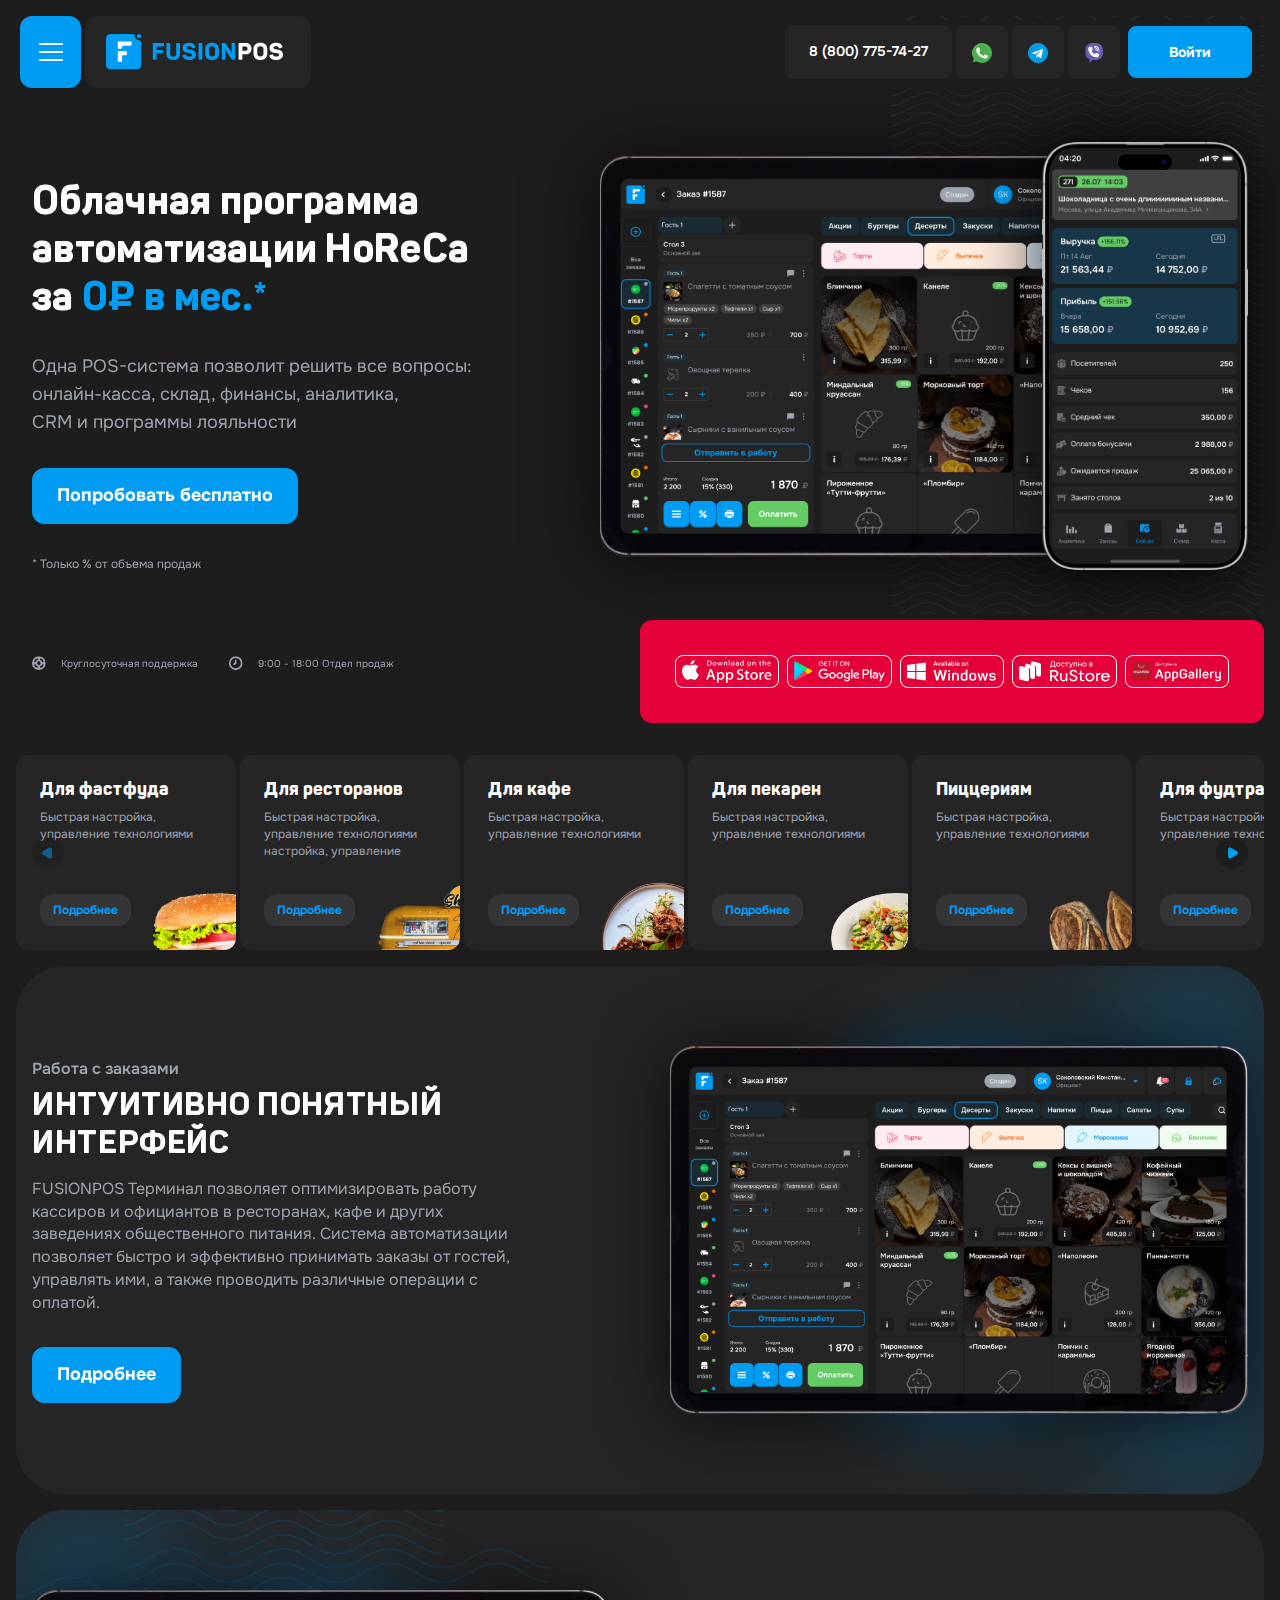
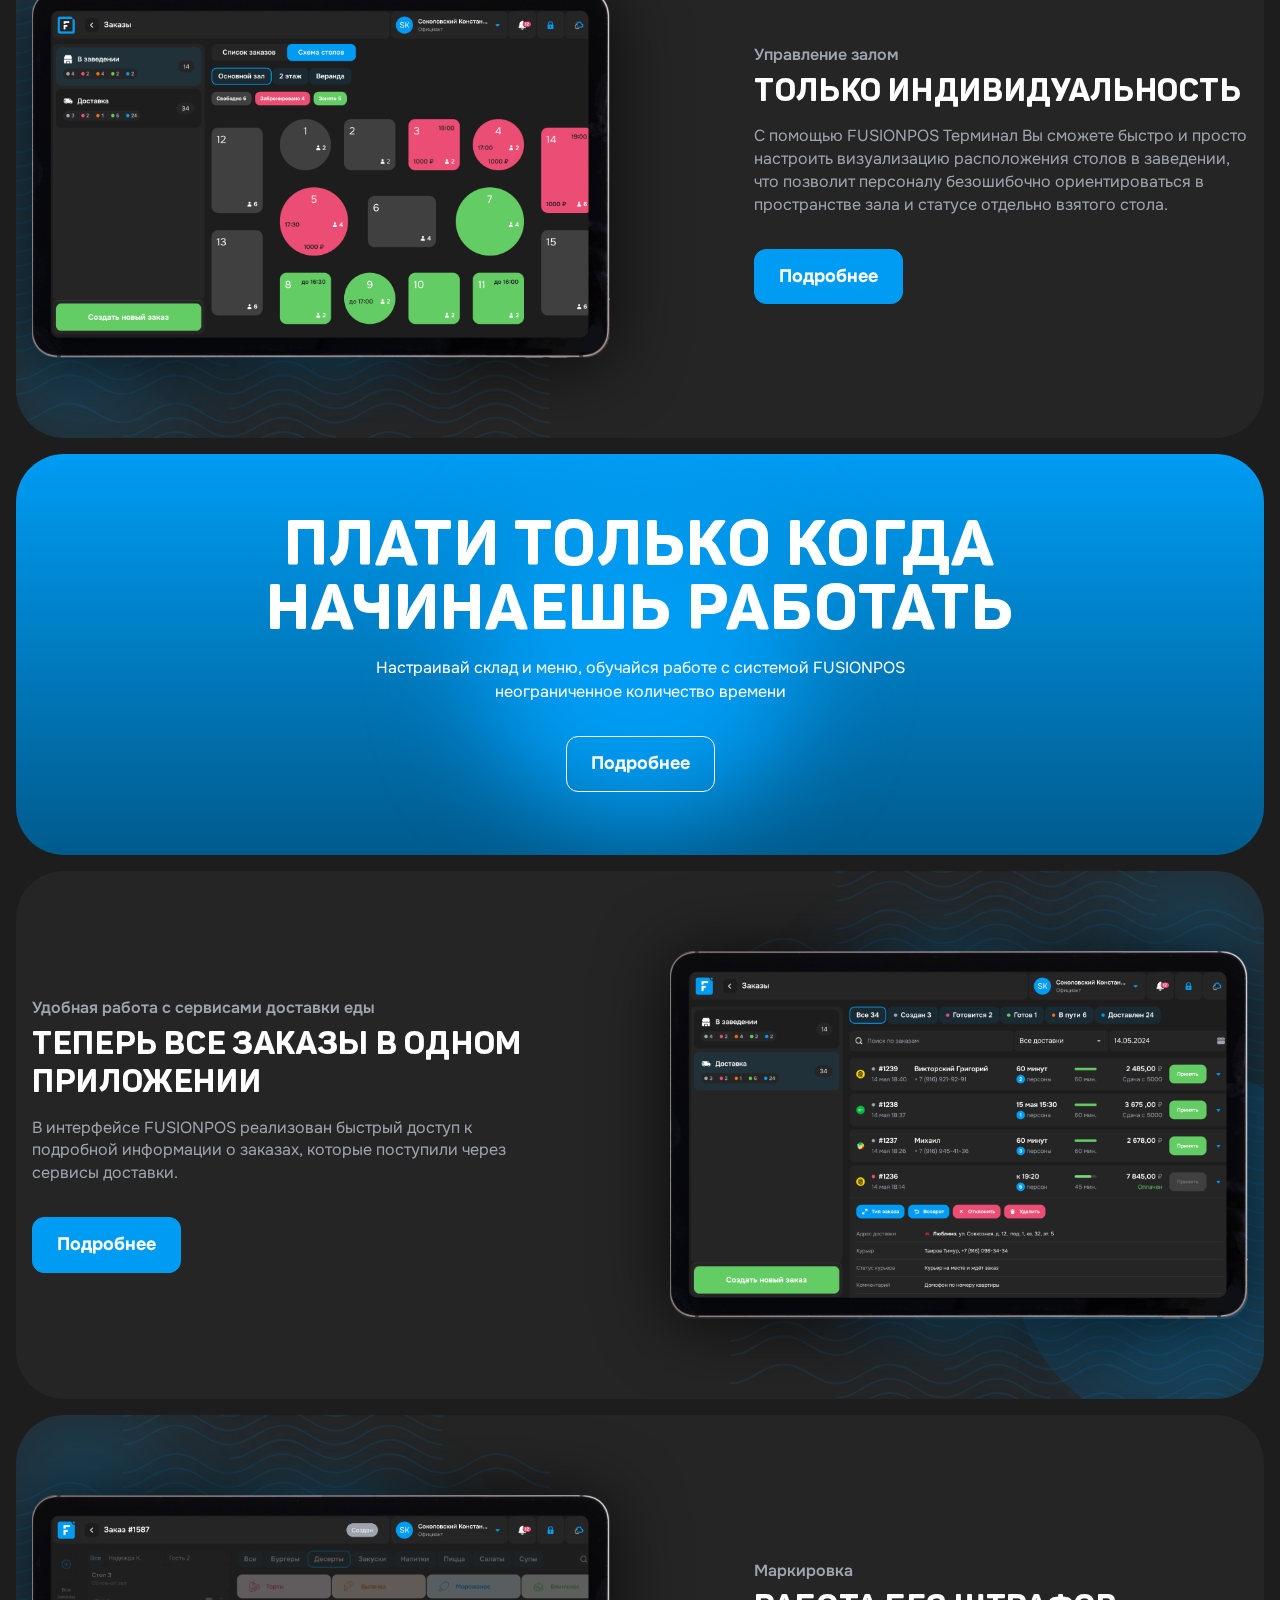
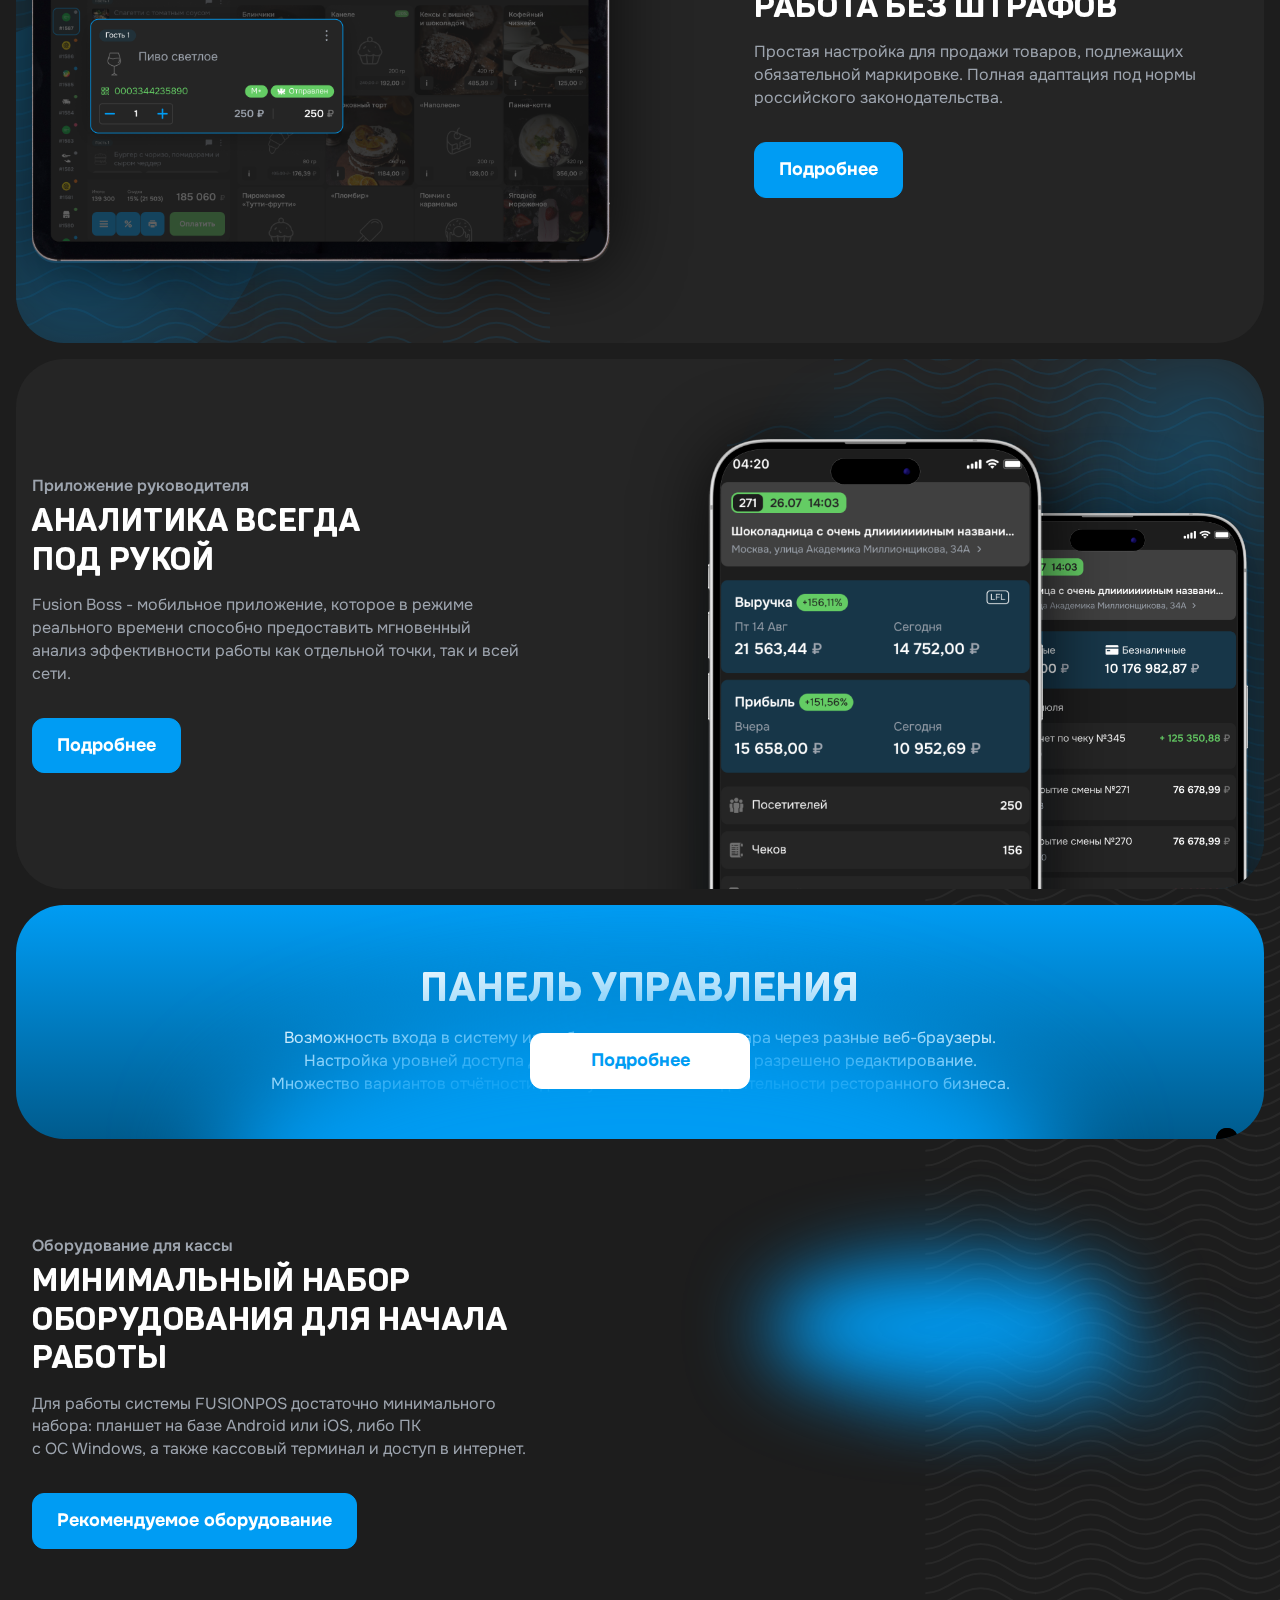
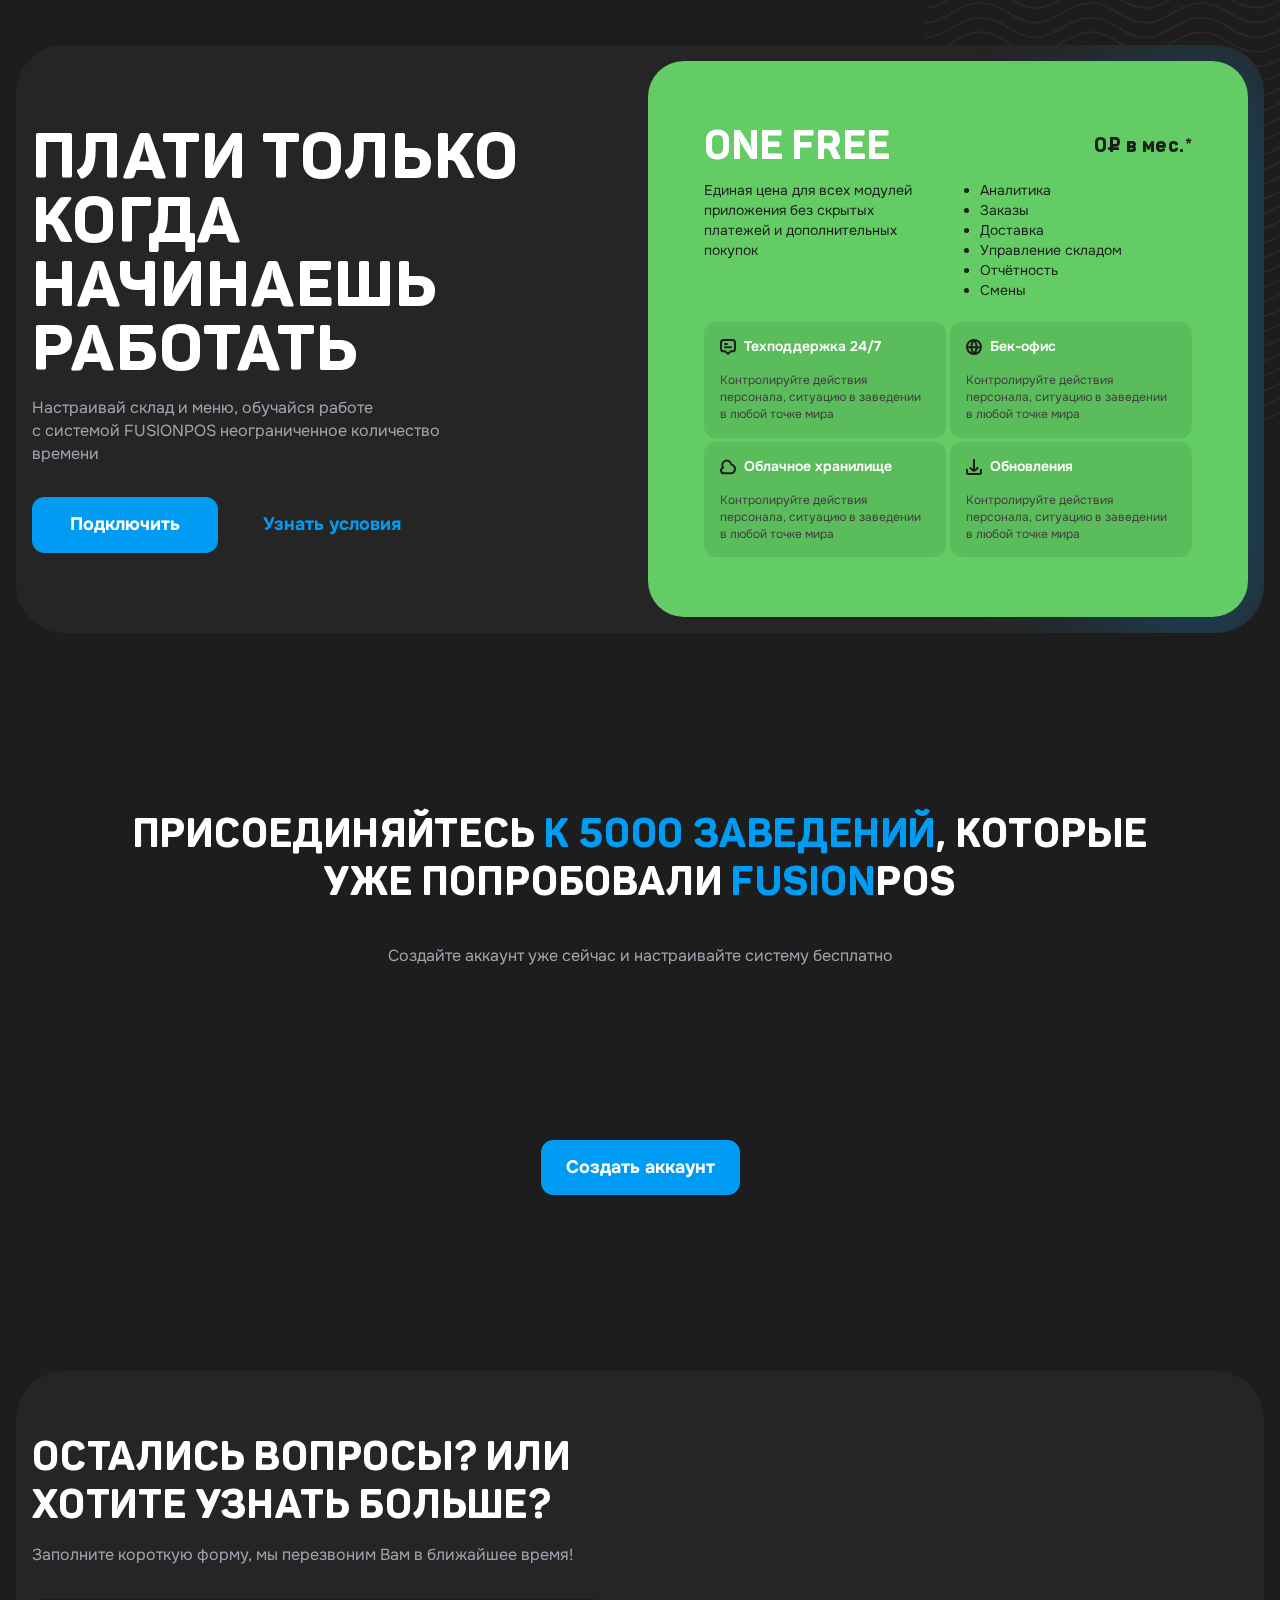
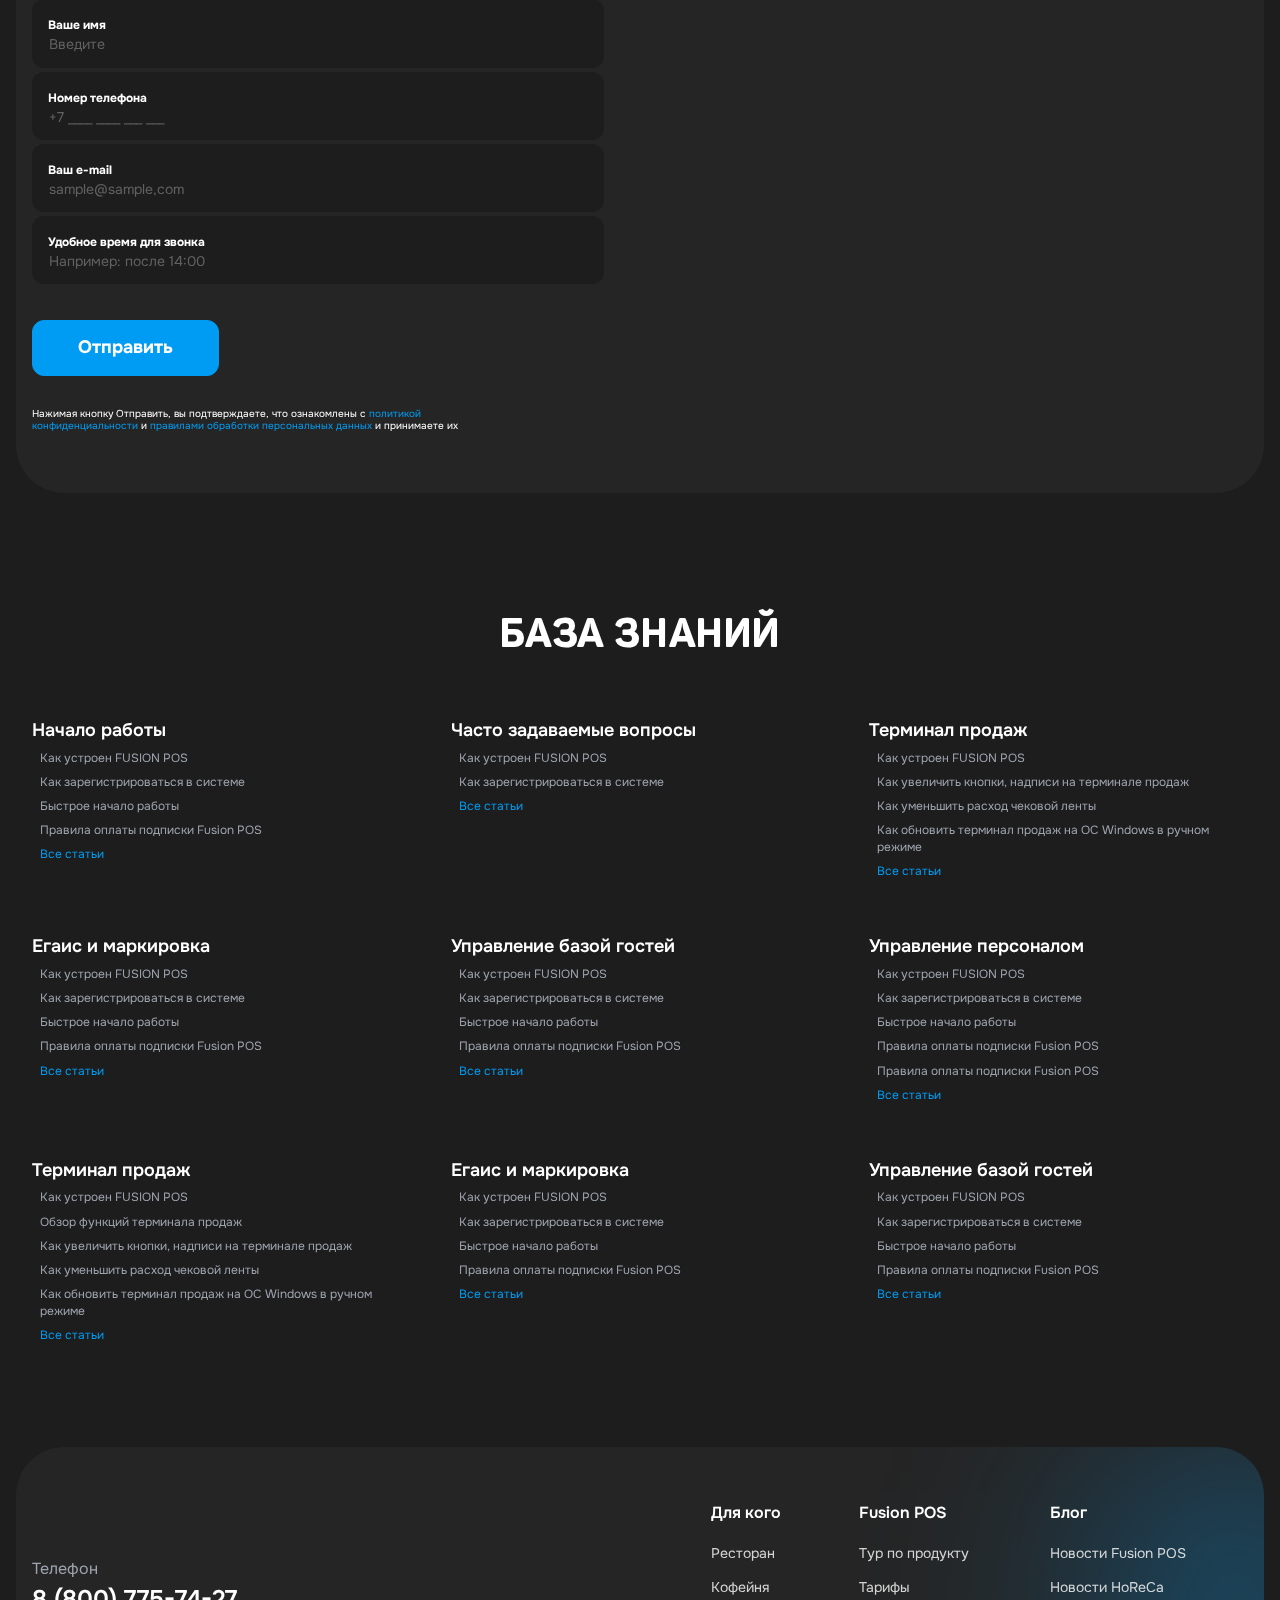
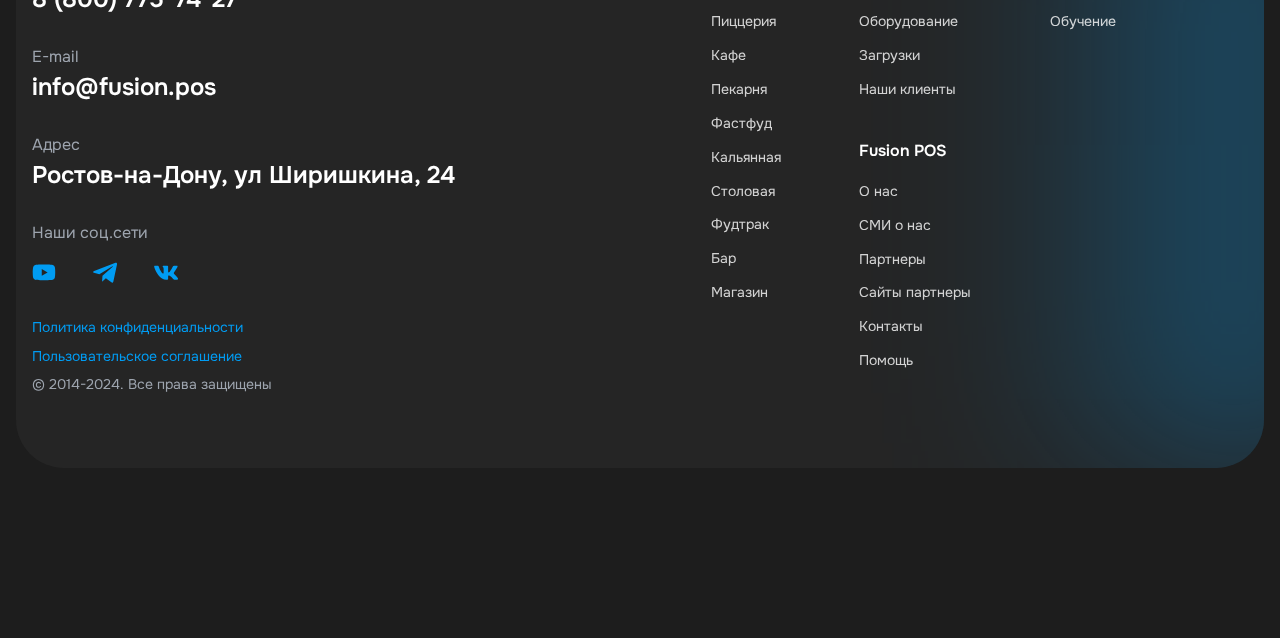
==== commit c73af6be: "fix: fix header, slider" ====
--- a/public/index.html
+++ b/public/index.html
@@ -30,7 +30,7 @@
 			<main>
 				<div class="header-wrap">
 					<!-- start headerBlock-->
-					<div class="headerBlock section_gray-bg section" id="headerBlock"><img class="waves-gray" src="img/svg/waves-gray.svg" alt="" loading="lazy"/>
+					<div class="headerBlock section" id="headerBlock"><img class="waves-gray" src="img/svg/waves-gray.svg" alt="" loading="lazy"/>
 						<div class="container">
 							<div class="headerBlock__row row">
 								<div class="headerBlock__col col-lg-7 order-lg-last">
@@ -101,6 +101,16 @@
 				<!-- start sCatalog-->
 				<div class="sCatalog section d-none d-lg-block">
 					<div class="sCatalog__slider sCatalog__slider--js swiper swiper--js">
+						<div class="swiper-button-hand swiper-button-hand-prev swiper-button-prev">
+							<svg class="icon icon-chevron-left ">
+								<use xlink:href="img/svg/sprite.svg#chevron-left"></use>
+							</svg>
+						</div>
+						<div class="swiper-button-hand swiper-button-hand-next swiper-button-next">
+							<svg class="icon icon-chevron-right ">
+								<use xlink:href="img/svg/sprite.svg#chevron-right"></use>
+							</svg>
+						</div>
 						<div class="swiper-wrapper">
 							<div class="swiper-slide">
 								<div class="product-card">
@@ -306,7 +316,7 @@
 				<section class="sContact section">
 					<div class="container">
 						<div class="section-title text-center smaller">
-							<h2>Плати только когда начинаешь работать</h2>
+							<div class="h2">Плати только когда начинаешь работать</div>
 							<p>Настраивай склад и меню, обучайся работе с системой FUSIONPOS неограниченное количество времени</p>
 							<a class="section-title__btn btn btn-outline-light" href="#">Подробнее
 							</a>
@@ -320,7 +330,7 @@
 						<div class="container">
 							<div class="sContent__row row">
 								<div class="sContent__col col-lg-6">
-									<a class="sContent__img-wrap green-circle left" data-fancybox="gallery-3" href="img/sContent-bg-3.png"><img class="object-fit-js img" src="img/sContent-bg-3.png" alt="" loading="lazy"/><img class="object-fit-js frame" src="img/sContent-frame.png" alt="" loading="lazy"/>
+									<a class="sContent__img-wrap" data-fancybox="gallery-3" href="img/sContent-bg-3.png"><img class="object-fit-js img" src="img/sContent-bg-3.png" alt="" loading="lazy"/><img class="object-fit-js frame" src="img/sContent-frame.png" alt="" loading="lazy"/>
 									</a><img class="waves right" src="img/svg/waves.svg" alt="" loading="lazy"/>
 								</div>
 								<div class="sContent__col col-lg-6">
@@ -342,7 +352,7 @@
 						<div class="container">
 							<div class="sContent__row row">
 								<div class="sContent__col col-lg-6">
-									<a class="sContent__img-wrap green-circle right" data-fancybox="gallery-4" href="img/sContent-bg-4.png"><img class="object-fit-js img" src="img/sContent-bg-4.png" alt="" loading="lazy"/><img class="object-fit-js frame" src="img/sContent-frame.png" alt="" loading="lazy"/>
+									<a class="sContent__img-wrap" data-fancybox="gallery-4" href="img/sContent-bg-4.png"><img class="object-fit-js img" src="img/sContent-bg-4.png" alt="" loading="lazy"/><img class="object-fit-js frame" src="img/sContent-frame.png" alt="" loading="lazy"/>
 									</a><img class="waves left" src="img/svg/waves.svg" alt="" loading="lazy"/>
 								</div>
 								<div class="sContent__col col-lg-6">
@@ -436,7 +446,7 @@
 								<div class="section-title bigger">
 									<div class="section-title__top fw-600 d-lg-none">Приложение руководителя
 									</div>
-									<h2>Плати только когда начинаешь работать</h2>
+									<div class="h2">Плати только когда начинаешь работать</div>
 									<p>Настраивай склад и меню, обучайся работе с системой FUSIONPOS неограниченное количество времени</p>
 									<div class="sContent__btn-wrap d-none d-lg-block">
 										<a class="section-title__btn btn btn-primary" href="#">Подключить
@@ -523,66 +533,68 @@
 							<h2>Присоединяйтесь <span>к 5000 заведений</span>, которые уже попробовали <span>Fusion</span>POS</h2>
 							<p>Создайте аккаунт уже сейчас и настраивайте систему бесплатно</p>
 						</div>
-						<div class="sPartners__slider sPartners__slider--js swiper swiper--js">
-							<div class="swiper-wrapper">
-								<div class="swiper-slide">
-									<div class="brand-card"><img src="img/svg/brand-1.svg" alt="" loading="lazy"/>
-									</div>
-								</div>
-								<div class="swiper-slide">
-									<div class="brand-card"><img src="img/svg/brand-2.svg" alt="" loading="lazy"/>
-									</div>
-								</div>
-								<div class="swiper-slide">
-									<div class="brand-card"><img src="img/svg/brand-3.svg" alt="" loading="lazy"/>
-									</div>
-								</div>
-								<div class="swiper-slide">
-									<div class="brand-card"><img src="img/svg/brand-4.svg" alt="" loading="lazy"/>
-									</div>
-								</div>
-								<div class="swiper-slide">
-									<div class="brand-card"><img src="img/svg/brand-5.svg" alt="" loading="lazy"/>
-									</div>
-								</div>
-								<div class="swiper-slide">
-									<div class="brand-card"><img src="img/svg/brand-6.svg" alt="" loading="lazy"/>
-									</div>
-								</div>
-								<div class="swiper-slide">
-									<div class="brand-card"><img src="img/svg/brand-7.svg" alt="" loading="lazy"/>
-									</div>
-								</div>
-								<div class="swiper-slide">
-									<div class="brand-card"><img src="img/svg/brand-1.svg" alt="" loading="lazy"/>
-									</div>
-								</div>
-								<div class="swiper-slide">
-									<div class="brand-card"><img src="img/svg/brand-2.svg" alt="" loading="lazy"/>
-									</div>
-								</div>
-								<div class="swiper-slide">
-									<div class="brand-card"><img src="img/svg/brand-3.svg" alt="" loading="lazy"/>
-									</div>
-								</div>
-								<div class="swiper-slide">
-									<div class="brand-card"><img src="img/svg/brand-4.svg" alt="" loading="lazy"/>
-									</div>
-								</div>
-								<div class="swiper-slide">
-									<div class="brand-card"><img src="img/svg/brand-5.svg" alt="" loading="lazy"/>
-									</div>
-								</div>
-								<div class="swiper-slide">
-									<div class="brand-card"><img src="img/svg/brand-6.svg" alt="" loading="lazy"/>
-									</div>
-								</div>
-								<div class="swiper-slide">
-									<div class="brand-card"><img src="img/svg/brand-7.svg" alt="" loading="lazy"/>
-									</div>
-								</div>
-							</div>
-						</div>
+					</div>
+					<div class="sPartners__slider sPartners__slider--js swiper swiper--js">
+						<div class="swiper-wrapper">
+							<div class="swiper-slide">
+								<div class="brand-card"><img src="img/svg/brand-1.svg" alt="" loading="lazy"/>
+								</div>
+							</div>
+							<div class="swiper-slide">
+								<div class="brand-card"><img src="img/svg/brand-2.svg" alt="" loading="lazy"/>
+								</div>
+							</div>
+							<div class="swiper-slide">
+								<div class="brand-card"><img src="img/svg/brand-3.svg" alt="" loading="lazy"/>
+								</div>
+							</div>
+							<div class="swiper-slide">
+								<div class="brand-card"><img src="img/svg/brand-4.svg" alt="" loading="lazy"/>
+								</div>
+							</div>
+							<div class="swiper-slide">
+								<div class="brand-card"><img src="img/svg/brand-5.svg" alt="" loading="lazy"/>
+								</div>
+							</div>
+							<div class="swiper-slide">
+								<div class="brand-card"><img src="img/svg/brand-6.svg" alt="" loading="lazy"/>
+								</div>
+							</div>
+							<div class="swiper-slide">
+								<div class="brand-card"><img src="img/svg/brand-7.svg" alt="" loading="lazy"/>
+								</div>
+							</div>
+							<div class="swiper-slide">
+								<div class="brand-card"><img src="img/svg/brand-1.svg" alt="" loading="lazy"/>
+								</div>
+							</div>
+							<div class="swiper-slide">
+								<div class="brand-card"><img src="img/svg/brand-2.svg" alt="" loading="lazy"/>
+								</div>
+							</div>
+							<div class="swiper-slide">
+								<div class="brand-card"><img src="img/svg/brand-3.svg" alt="" loading="lazy"/>
+								</div>
+							</div>
+							<div class="swiper-slide">
+								<div class="brand-card"><img src="img/svg/brand-4.svg" alt="" loading="lazy"/>
+								</div>
+							</div>
+							<div class="swiper-slide">
+								<div class="brand-card"><img src="img/svg/brand-5.svg" alt="" loading="lazy"/>
+								</div>
+							</div>
+							<div class="swiper-slide">
+								<div class="brand-card"><img src="img/svg/brand-6.svg" alt="" loading="lazy"/>
+								</div>
+							</div>
+							<div class="swiper-slide">
+								<div class="brand-card"><img src="img/svg/brand-7.svg" alt="" loading="lazy"/>
+								</div>
+							</div>
+						</div>
+					</div>
+					<div class="container">
 						<div class="text-center">
 							<a class="sPartners__btn btn btn-primary" href="#">Создать аккаунт
 							</a>
--- a/public/css/main.min.css
+++ b/public/css/main.min.css
@@ -1 +1 @@
-@import "custom-bootstrap.min.css";@font-face{font-display:swap;font-family:Panton;font-style:normal;font-weight:400;src:url(../fonts/Panton-ExtraBold.ttf) format("truetype")}:root{--animate-delay:1.2s;--bs-body-font-size:16px;--sPT:1.25rem;--sPB:1.25rem;--sTPB:1.25rem;--fancybox-content-color:var(--bs-body-color);--swiperArrowSize:4.25rem;--swiperArrowPosition:calc(var(--swiperArrowSize)*-1/2);--swiperBorderColorDef:var(--bs-primary);--swiperColorDef:var(--bs-primary);--swiperBgDef:#fff;--swiperBorderColorDefHover:var(--bs-primary);--swiperColorDefHover:var(--bs-primary);--swiperBgDefHover:#fff}.fancybox__container{--fancybox-bg:rgba(58,59,60,.77)}.pixel-perfect{background-position:center 0;background-repeat:no-repeat;display:block;height:100%;left:0;margin-left:auto;margin-right:auto;opacity:0;overflow:hidden;pointer-events:none;position:absolute;right:0;top:0;width:100%;z-index:1000}body,html{font-size:var(--bs-body-font-size)}html{-webkit-text-size-adjust:100%;-webkit-tap-highlight-color:rgba(33,36,41,0)}body.fancybox-active,body[class*=fixed]{margin-right:var(--spacing-end)}body.fancybox-active .header,body[class*=fixed] .header{padding-right:var(--spacing-end)}body.loaded_hiding{--s:0.36s;opacity:0;pointer-events:none;transition:all var(--s) ease-in-out}body.loaded_hiding:before{display:none}body.loaded{opacity:1;pointer-events:visible}body:before{content:"";height:100%;position:absolute;width:100%;--s:0.36s;-webkit-backdrop-filter:blur(5px);backdrop-filter:blur(5px);background-color:rgba(29,29,29,.8);left:0;opacity:0;top:0;transition:all var(--s) ease-in-out;z-index:-1}body.fancybox-active{overflow:hidden}body[class*=fixed]{left:0;position:absolute;top:0;touch-action:none;width:100%;z-index:999;-webkit-overflow-scrolling:none;overflow:hidden;overscroll-behavior:none}body[class*=fixed]:before{opacity:.76;z-index:999}.h2,h2{font-weight:800;letter-spacing:.02em;text-transform:uppercase}.main-wrapper{display:flex;flex-direction:column;margin-top:.375rem;min-height:100vh;overflow:hidden;position:relative;width:100%}main{flex-grow:1;margin:0 .5rem}.section{background-position:50%;background-repeat:no-repeat;background-size:cover;border-radius:1rem;margin-bottom:1rem;padding-bottom:var(--sPB);padding-top:var(--sPT)}.section_gray{background:#252525}.section-title{margin-bottom:var(--sTPB)}.mono{font-family:var(--bs-font-monospace)}.small{font-size:.75rem}.tdn{text-decoration:none!important}.ttu{text-transform:uppercase}.tdu{text-decoration:underline}.tdu:hover{text-decoration:none}.fw-300{font-weight:300}.fw-800{font-weight:800}.fw-400{font-weight:400}.fw-900{font-weight:900}.fw-500{font-weight:500}.fw-600{font-weight:600}.fw-100{font-weight:100}.row--sm{--bg-gutter-x:1.25rem}.image-source-link{color:#98c3d1}.strong,strong{font-weight:700}ul{padding-left:0}.res-i,picture img{height:auto;max-width:100%}.img-bg{background-position:50%;background-repeat:no-repeat;background-size:cover;position:relative}.img-bg img{inset:0;-o-object-fit:cover;object-fit:cover;position:absolute}.bgs{background-position:50%;background-repeat:no-repeat;background-size:cover}.table{display:table}.tr{display:table-row}.td{display:table-cell}.tabs__btn-accordion{width:100%}.tabs__btn:hover{cursor:pointer}.tabs__content{display:none}.tabs__content.active{display:block}.invisible{border:0;height:1px;margin:-1px;padding:0;position:absolute;width:1px;clip:rect(0 0 0 0);overflow:hidden}.control-wrap{position:relative}.swiper-button-hand{background-color:var(--swiperBgDef);background-image:none;background-position:50%;background-repeat:no-repeat;background-size:cover;border:2px solid var(--swiperBorderColorDef);border-radius:50%;bottom:0;box-shadow:0 15px 60px rgba(0,0,0,.1);color:var(--swiperColorDef);height:var(--swiperArrowSize);margin:auto 0;outline:none!important;position:absolute;top:0;width:var(--swiperArrowSize);--s:0.36s;transition:all var(--s) ease-in-out;-webkit-user-select:none;-moz-user-select:none;user-select:none}.swiper-button-hand:hover{background-color:var(--swiperBgDefHover);border-color:var(--swiperBorderColorDefHover);color:var(--swiperColorDefHover)}.swiper-button-hand .icon{font-size:.75rem}.swiper-button-hand:after{display:none}.swiper-button-hand-next{right:var(--swiperArrowPosition)}.swiper-button-hand-prev{left:var(--swiperArrowPosition)}.swiper-pagination{text-align:center;width:100%}.swiper-pagination-bullet{background-color:#e6e6e6;border-radius:50%;height:8px;opacity:1;outline:none!important;width:8px;--s:0.36s;display:inline-block;margin-left:.5rem;margin-right:.3125rem;transition:all var(--s) ease-in-out}.swiper-pagination-bullet-active,.swiper-pagination-bullet:hover{background-color:var(--bs-primary)}picture{display:block}img.object-fit-js{display:block;height:100%;width:100%}.object-fit-js img,img.img-bg,img.object-fit-js{-o-object-fit:cover;object-fit:cover}a{--s:0.36s;transition:all var(--s) ease-in-out}.picture-bg,img.img-bg{z-index:-1}.picture-bg,.picture-bg .object-fit-js,img.img-bg,img.img-bg .object-fit-js{height:100%;left:0;position:absolute;top:0;width:100%}.bg-wrap{position:relative;z-index:2}.browsehappy{background:#000;color:#fff;font-size:10px;min-height:100px;padding-top:30px;position:absolute;top:0;width:100%;z-index:2000}iframe{border:none}::-webkit-calendar-picker-indicator{background-image:url('data:image/svg+xml;charset=utf-8,<svg xmlns="http://www.w3.org/2000/svg" width="16" height="15" viewBox="0 0 24 24"><path fill="%23009CF3" d="M20 3h-1V1h-2v2H7V1H5v2H4c-1.1 0-2 .9-2 2v16c0 1.1.9 2 2 2h16c1.1 0 2-.9 2-2V5c0-1.1-.9-2-2-2m0 18H4V8h16z"/></svg>')}.btn,.form-control,.form-select{box-shadow:none!important}.fancybox__content :focus:not(.carousel__button.is-close){outline:none!important}.form-check,.form-check-input,.form-switch{cursor:pointer}.img-wrap-center{align-items:center;display:flex;inset:0;justify-content:center;margin:auto;position:absolute}.img-wrap-center img{height:auto;max-height:100%;max-width:100%}.img-wrap-center img.object-fit-js{height:100%;-o-object-fit:cover;object-fit:cover;width:100%}.btn-primary{--bs-btn-color:#fff;--bs-btn-bg:#009cf3;--bs-btn-border-color:#009cf3;--bs-btn-hover-color:#f5f5f5}.btn-link{font-weight:700}.footer{margin:0 .5rem 1rem;width:calc(100% - 16px)}.footer__row{--bs-gutter-y:var(--bs-gutter-x)}.footer .container{position:relative;z-index:2}.footer__item{margin-bottom:1.25rem}.footer__item:last-child{margin-bottom:0}.footer__item-title{margin-bottom:.25rem}.footer__link{color:#fff;font-size:1.125rem;font-weight:600}.footer__link:hover{color:#009cf3}.footer__social-wrap{margin-top:1rem}.footer__social-wrap a{display:inline-block;margin-right:2.25rem}.footer .item-bottom{align-items:flex-start;display:flex;flex-direction:column;font-size:.875rem;gap:.5rem}.footer__inner-title{color:#fff;font-weight:600;line-height:125%;margin-bottom:1.1875rem}.footer__inner-row{justify-content:space-evenly}.footer__inner-row ul{list-style:none;margin-bottom:2.5rem}.footer__inner-row a{color:#fff;font-size:14px;opacity:.8}.footer__inner-row a:hover{color:#009cf3;opacity:1}.footer__inner-row li{margin-bottom:.6875rem}.form-wrap__input-wrap{margin-bottom:.25rem}.form-wrap__input{line-height:110%;padding:0;resize:none}.form-wrap__btn{cursor:pointer;margin-bottom:2rem;margin-top:2rem}.form-wrap label{background:#1d1d1d;border-radius:12px;display:block;padding:.875rem 1rem;width:100%}.form-wrap__input-title{color:#fff;font-size:12px;font-weight:700;line-height:133%}.form-wrap__text{color:#fff;font-size:10px;line-height:120%;max-width:27.3125rem}input[type=number]{-moz-appearance:textfield}select::-ms-expand{display:none}input::-webkit-inner-spin-button,input::-webkit-outer-spin-button{-webkit-appearance:none;margin:0}.header{margin-left:-.5rem;margin-right:-.5rem;padding:0}.headerBlock{--sPT:2rem}.headerBlock__row{--bs-gutter-y:1.5rem;position:relative;z-index:2}.headerBlock .section-title{letter-spacing:.02em}.headerBlock .section-title span{color:#009cf3}.headerBlock .img{border:2.9vw solid transparent;left:0;position:absolute;top:0;z-index:1}.headerBlock__img-wrap{aspect-ratio:var(--ratio,577/368);border-radius:1rem;box-shadow:0 4px 70px 0 rgba(0,0,0,.74);display:block;max-width:39.25rem;overflow:hidden;position:relative;transition:none;z-index:1}.headerBlock__img-wrap.frame-mob{aspect-ratio:var(--ratio,100/208);background:#1d1d1d;display:block;margin-left:auto!important;max-height:110%;max-width:33%;position:relative}.headerBlock__img-wrap.frame-mob .img{border-width:6px}.headerBlock .frame{position:relative;z-index:2}.headerBlock__imgs{position:relative}.headerBlock .frame-mob-wrapper{position:absolute;right:0;top:50%;transform:translateY(-50%);z-index:4}.headerBlock .item{margin-bottom:1rem}.headerBlock .item:last-child{margin-bottom:0}.headerBlock__text-wrap p{font-size:1rem;margin-bottom:0}.headerBlock__bottom-item{-moz-column-gap:1.875rem;column-gap:1.875rem;display:flex;row-gap:.625rem}.headerBlock__info-item{align-items:center;display:flex}.headerBlock__info-item .icon{margin-right:.8125rem;margin-top:-.0625rem}.headerBlock__info-item .text{font-size:.53125rem}.headerBlock .waves-gray{height:100%;-o-object-fit:cover;object-fit:cover;position:absolute;right:0;top:0;width:30%}.header-wrap{position:relative}.stores-wrap{margin-bottom:1rem;margin-top:-.5rem}.stores-wrap .angle{position:absolute;z-index:3}.stores-wrap .angle-right{right:0;top:calc(var(--pad-wrap)*-1);transform:translateY(-100%)}.stores-wrap .angle-left{bottom:0;left:calc(var(--pad-wrap)*-1);transform:translateX(-100%)}.stores-icons{background:#e40038;border-radius:1rem;display:grid;gap:.5rem;grid-template-columns:repeat(6,1fr);grid-template-rows:45px 30px;padding:1.25rem}.stores-icons__img-wrap{align-items:center;border:1px solid #fff;border-radius:.5rem;display:flex;justify-content:center;padding:.25rem .375rem;position:relative}.stores-icons img{height:100%;max-height:100%;max-width:100%}.section.section_gray-bg{background:#252525;overflow:hidden;position:relative}.section.section_gray-bg:after,.section.section_gray-bg:before{bottom:0;content:"";filter:blur(50px);height:50%;opacity:.4;position:absolute;width:30%;z-index:0}.section.section_gray-bg:before{background:linear-gradient(133deg,transparent,rgba(0,156,243,.8) 80%);left:0;transform:rotate(15deg)}.section.section_gray-bg:after{background:linear-gradient(208deg,transparent,rgba(0,156,243,.8) 50%);bottom:0;height:100%;right:0;transform:translateX(20%);width:20%}.soc{--bs-gutter-x:10px;--bs-gutter-y:m;display:flex;margin-left:calc(var(--bs-gutter-x)*-1/2);margin-right:calc(var(--bs-gutter-x)*-1/2);margin-top:calc(var(--bs-gutter-y)*-1)}.soc>*{margin-top:calc(var(--bs-gutter-y));padding-left:calc(var(--bs-gutter-x)/2);padding-right:calc(var(--bs-gutter-x)/2)}.soc__item{text-decoration:none!important;vertical-align:middle;--s:0.36s;display:grid;place-items:center;transition:all var(--s) ease-in-out}.soc .icon{font-size:1.875rem}.counter{counter-reset:num}.counter__item{position:relative}.counter__item:before{content:counter(num);counter-increment:num}.addBlock{border:1px solid;border-radius:23px;color:var(--color,#009cf3);display:flex;overflow:hidden;position:relative}.addBlock input{border:none;color:inherit;height:2.8125rem;text-align:center}.addBlock__btn{background:none!important;background:transparent;border:none!important;border-radius:23px;box-shadow:none!important;color:inherit;height:2.8125rem;outline:none!important;position:relative;width:1.625rem}.addBlock__btn:after,.addBlock__btn:before{background-color:currentColor;content:"";height:2px;inset:0;margin:auto;position:absolute;width:10px}.addBlock__btn--plus:after{transform:rotate(90deg)}.search-block{position:relative}.search-block input{border:none!important;font-size:14px;outline:none!important;padding-bottom:.875rem;padding-left:1.875rem;padding-top:.875rem;width:100%}.search-block .icon{border:none!important;font-size:1.25rem}.search-block button{align-items:center;background:none!important;border:none!important;display:flex;height:100%;justify-content:center;left:0;position:absolute;top:0}.breadcrumb-item{width:auto}:root{--fancybox-content-bg:none}.fancybox__content{max-width:100%;padding:0}.modal-win{background-color:#fff;max-width:100%;padding:40px;position:relative;width:31.25rem}.modal-win .mfp-close{color:#009cf3;font-size:40px;font-weight:100}a{outline:0!important}.modal-form{position:relative}#foot-dialog h3{font-size:2.25em}.mfp-close{background:0 0;border:0;border-radius:50%;box-shadow:none;color:#9da4ae;cursor:pointer;display:block;font-family:Arial,Baskerville,monospace;font-size:28px;font-size:50px;font-style:normal;font-weight:100;height:56px;line-height:56px;margin-right:-5px;margin-top:-5px;opacity:.65;opacity:1;outline:0;overflow:visible;padding:0;position:absolute;right:0;text-align:center;text-decoration:none;top:0;-webkit-user-select:none;-moz-user-select:none;user-select:none;width:56px;z-index:1046;--s:0.36s;transition:all var(--s) ease-in-out}.polite .link{color:#009cf3;cursor:pointer;text-decoration:underline}.polite .link :hover{display:none}.fancybox__container{min-height:100%;transform:none!important;width:100%!important}.fancybox-throwOutUp{animation:fancybox-throwOutUp .25s ease both}.fancybox-throwOutDown{animation:fancybox-throwOutDown .25s ease both}@keyframes fancybox-throwOutUp{0%{opacity:0;transform:translate3d(0,-5%,0)}to{opacity:1;transform:translateZ(0)}}@keyframes fancybox-throwOutDown{to{opacity:0;transform:translate3d(0,10%,0)}}.sArticleList{--sPT:2.25rem;--sTPB:0.375rem}.sArticleList h2{margin-bottom:0}.sArticleList li{margin-bottom:.4375rem;max-width:-moz-max-content;max-width:max-content}.sArticleList li:hover a{color:#009cf3}.sArticleList li a{color:#9da4ae}.sArticleList li:last-child a{color:#009cf3}.sArticleList ul{list-style:none;margin-bottom:0}.dd-group__head{color:#fff;cursor:pointer;font-size:1rem;font-weight:600;line-height:125%;padding:.5rem 0}.dd-group__head:before{--s:0.36s;background-image:url("data:image/svg+xml;charset=utf-8,%3Csvg xmlns='http://www.w3.org/2000/svg' width='12' height='12' fill='none' viewBox='0 0 12 12'%3E%3Cpath stroke='%23009CF3' stroke-width='2' d='m4 2 4 4-4 4'/%3E%3C/svg%3E");background-position:50%;background-repeat:no-repeat;background-size:contain;content:"";display:inline-block;height:.75rem;margin-right:.5rem;transition:all var(--s) ease-in-out;vertical-align:middle;width:.75rem}.dd-group__item.active .dd-group__head:before{transform:rotate(90deg)}.dd-group__content{font-size:.75rem;padding-left:1.25rem}.sCatalog{--sPT:0rem;--sPB:0rem;margin-top:-.375rem}.sCatalog__row{--bs-gutter-y:var(--bs-gutter-x)}.sCatalog__slider{overflow:visible}.sCatalog .swiper-slide{height:auto;width:auto}.product-card{border-radius:.75rem;display:flex;flex-direction:column;gap:.625rem;height:100%;justify-content:space-between;--pad:24px;background:#252525;max-width:13.75rem;min-height:12.1875rem;overflow:hidden;padding:var(--pad);position:relative}.product-card .h5{margin-bottom:.5rem}.product-card .img{-o-object-position:top left;object-position:top left}.product-card__img-wrap{bottom:calc(var(--pad)*-1);height:115px;max-width:50%;position:absolute;right:calc(var(--pad)*-1);transform:translate(2%,20%);width:115px}.btn-dark{--bs-btn-color:#009cf3;--bs-btn-bg:#353535;--bs-btn-border-color:#353535;--bs-btn-hover-color:#e1e1e1;--bs-btn-hover-bg:#3f3f3f;--bs-btn-hover-border-color:#343434}.sContact{background:linear-gradient(180deg,#009cf3,#005b8d);overflow:hidden;position:relative}.sContact:not(.bg-blue){--sPT:3.5rem;--sPB:2.875rem;--sTPB:0rem}.sContact .section-title p{color:#fff;margin-bottom:2rem}.sContact .section-title__btn{min-width:9.25rem;width:auto}.sContact .section-title.smaller p{font-size:1rem;line-height:150%;margin-left:auto;margin-right:auto;max-width:40.625rem;padding:0 1.75rem}.sContact .container{position:relative;z-index:1}.sContact:before{background:#009cf3;border-radius:100%;content:"";filter:blur(50px);height:20.625rem;left:50%;position:absolute;top:50%;transform:translate(-50%,-50%);width:20.625rem;z-index:0}.sContact .section-title__text-wrap p:not(:last-child){margin-bottom:0}.sContact__btn{bottom:1.5rem;left:50%;min-width:11.25rem;position:absolute;transform:translateX(-50%);z-index:3}.sContact .img{border-left:11px solid #000;border-radius:1rem 1rem 0 0;border-right:11px solid #000;border-top:11px solid #000;max-width:100%}.sContact.bg-blue{--sPB:0rem;--sPT:1.625rem}.sContact.bg-blue:before{background:#009cf3;border-radius:100%;content:"";filter:blur(20px);height:20.625rem;left:50%;max-width:53rem;position:absolute;top:100%;transform:translate(-50%,-30%);width:90%;z-index:2}.btn-light{--bs-btn-color:#009cf3;--bs-btn-bg:#fff;--bs-btn-border-color:#fff;--bs-btn-hover-color:#009cf3;--bs-btn-hover-bg:#f8f9fa;--bs-btn-hover-border-color:#f8f9fa}.sContent{--sTPB:0rem;position:relative}.sContent__row{--bs-gutter-y:var(--bs-gutter-x)}.sContent .container{position:relative;z-index:1}.sContent.section_gray{overflow:hidden}.sContent.section_gray:after,.sContent.section_gray:before{bottom:0;content:"";filter:blur(50px);height:50%;opacity:.4;position:absolute;width:30%;z-index:0}.sContent.section_gray:before{background:linear-gradient(133deg,transparent,rgba(0,156,243,.8) 80%);left:0;transform:rotate(15deg)}.sContent.section_gray:after{background:linear-gradient(208deg,transparent,rgba(0,156,243,.8) 50%);bottom:0;height:100%;right:0;transform:translateX(20%);width:20%}.sContent.bg_gr{background:#252525;height:auto;overflow:hidden;position:relative}.sContent.bg_gr:before{background:linear-gradient(208deg,transparent,rgba(0,156,243,.8) 50%);content:"";filter:blur(50px);height:100%;opacity:.4;position:absolute;right:0;width:20%;z-index:1}.sContent__content-wrap{margin-bottom:2.5rem;margin-top:1.625rem;position:relative}.sContent__content-wrap:after,.sContent__content-wrap:before{background:#009cf3;border-radius:50%;content:"";filter:blur(40px);left:50%;position:absolute;width:60%;z-index:-1}.sContent__content-wrap:after{bottom:-13%;height:4.3125rem;transform:translateX(-50%)}.sContent__content-wrap:before{bottom:0;height:1.25rem;transform:translateX(-20%)}.sContent__img-wrap{aspect-ratio:var(--ratio,577/368);border-radius:1rem;box-shadow:0 4px 70px 0 rgba(0,0,0,.74);display:block;max-width:36.0625rem;position:relative;z-index:1}.sContent__img-wrap.frame-mob{aspect-ratio:var(--ratio,343/709);border-radius:3.875rem;display:block;margin-left:0!important;position:relative}.sContent .frame-mob-wrapper{position:relative}.sContent .frame-mob-wrapper .img{border-width:6px}.sContent .frame-mob-wrapper .frame-mob:first-child{width:62%}.sContent .frame-mob-wrapper .frame-mob:last-child{left:48%;position:absolute;top:20%;width:52%;z-index:0}.sContent .waves-gray{max-width:100vw;position:absolute;right:-20px;top:40px;transform:translateX(40%);z-index:-1}.sContent .section-title{max-width:30.875rem}.sContent .section-title.bigger p{max-width:28.125rem}.sContent .img{border:9px solid transparent;left:0;-o-object-position:left top;object-position:left top;position:absolute;top:0;z-index:1}.sContent .frame{position:relative;z-index:2}.section-title__top{margin-bottom:.25rem}.card-aside{background:#64cc64;border-radius:.75rem;--pad:16px;padding:var(--pad)}.card-aside__top{align-items:center;display:flex;justify-content:space-between;margin-bottom:.375rem}.card-aside p,.card-aside ul,.card-aside__price{color:#1d1d1d}.card-aside ul{font-size:.875rem;margin-bottom:.875rem;margin-left:1.5rem}.card-aside p{font-size:.875rem;margin-bottom:.5rem}.card-aside__title{font-size:1.5rem}.card-aside__price{font-size:1.25rem}.card-aside .icon{fill:#1d1d1d;margin-right:.5rem}.card-aside__row-cards{display:flex;gap:.25rem;overflow:auto;padding-bottom:.25rem}.title-f{font-family:Panton,SFMono-Regular,Menlo,Monaco,Consolas,Liberation Mono,Courier New,monospace;font-weight:800;letter-spacing:.02em}.inner-card{background:#5bbc5b;border-radius:.75rem;flex-shrink:0;height:auto;padding:.875rem 1rem;width:13.0625rem}.inner-card__title{font-size:.875rem;font-weight:600;margin-bottom:1rem}.inner-card .small{color:#404040}.sForm{--sTPB:1.875rem;background:#252525}.sForm__row{--bs-gutter-y:var(--bs-gutter-x)}.sForm__img-wrap{border-radius:12px;height:100%;overflow:hidden;position:relative}.sForm__img-wrap img{-o-object-position:top;object-position:top;z-index:2}.sPartners{--sPT:3.75rem;--sPB:1.875rem;--sTPB:2.75rem}.sPartners .section-title{margin-left:auto;margin-right:auto;max-width:65rem}.sPartners .section-title span{color:#009cf3}.sPartners__slider{margin-bottom:3rem;overflow:visible}.sPartners .swiper-slide{height:auto;width:auto}.brand-card{align-items:center;display:flex;height:3.75rem;justify-content:center;margin-right:1.5rem;width:11.25rem}.brand-card img{filter:saturate(0);max-height:98%;max-width:90%}.menu{list-style:none;margin-bottom:0;max-width:100%;position:relative}.menu li{padding:0}.menu a{color:#fff;display:block;font-size:.875rem;font-weight:600;padding:1.25rem 1rem}.menu a:hover{color:#009cf3}.toggle-menu-mobile{background:#009cf3;border-radius:8px;transition:opacity .3s}.toggle-menu-mobile{--h:0.125em;--color:#fff;--position:calc(var(--h)*2);cursor:pointer;display:block;font-size:32px;height:calc(var(--h)*10);position:relative;width:40px}.toggle-menu-mobile span:after,.toggle-menu-mobile span:before{content:"";left:0;position:absolute}.toggle-menu-mobile span{bottom:0;display:block;left:0;margin:auto;position:absolute;right:0;top:0}.toggle-menu-mobile span:before{top:var(--position);transform:rotate(var(--rotate,0))}.toggle-menu-mobile span:after{bottom:var(--position);transform:rotate(calc(var(--rotate, 0)*-1))}.toggle-menu-mobile span,.toggle-menu-mobile span:after,.toggle-menu-mobile span:before{backface-visibility:hidden;background-color:var(--color);border-radius:.6875rem;height:calc(var(--h)/2);transform-origin:50% 50%;transition:all .3s;width:.6em}.top-nav__row{--bs-gutter-x:0.5rem;--bs-gutter-y:0.25rem;align-items:center}.top-nav .col.order-lg-0{margin:0;padding:0}.top-nav__logo-wrap{display:inline-block}.top-nav__logo-wrap img{max-width:100%}.top-nav__btn{border-radius:8px;font-size:.875rem;--bs-btn-padding-x:0.8125rem;--bs-btn-padding-y:0.6875rem}.top-nav__links-wrap{display:flex;gap:.5rem}.top-nav__links-wrap a{background:#252525;border-radius:8px;color:#fff;display:inline-block;font-size:.875rem;font-weight:600;padding:.375rem}.top-nav__links-wrap a.tel{background:#252525}.top-nav__links-wrap a:hover{color:#009cf3}.top-nav .tel{color:#fff;font-size:.875rem;font-weight:600}.top-nav .angle{position:absolute;transform:rotate(180deg);z-index:3}.top-nav .angle-left{left:12px;top:calc(100% + 4px)}.top-nav .angle-center{left:298px;top:0}.topLine__row{--bs-gutter-y:var(--bs-gutter-x)}.topLine__slide{height:auto}@media (min-width:576px){.headerBlock .img{border-width:16px}.headerBlock__info-item .text{font-size:.625rem}.stores-icons{grid-template-rows:auto}.modal-text{max-width:1000px}.sContent .img{border-width:16px}}@media (min-width:768px){:root{--sPT:5rem;--sPB:5rem;--sTPB:2.5rem}.btn:not(.btn-sm){--bs-btn-padding-x:24px}.headerBlock .img{border-width:20px}.headerBlock__img-wrap.frame-mob{aspect-ratio:var(--ratio,206/428);border-radius:32px;display:block;max-height:26.75rem;max-width:none;position:relative}.sArticleList{--sTPB:2.5rem;--sPT:6.25rem}.sArticleList .section-title{text-align:center}.sArticleList .dd-group{display:grid;gap:2.5rem;grid-template-columns:repeat(2,1fr)}.dd-group__head{font-size:1.125rem;pointer-events:none}.dd-group__head:before{content:none}.dd-group__content{padding-left:.5rem}.dd-group__content{display:block!important}.sContact.bg-blue:before{filter:blur(50px);transform:translate(-50%,-40%)}.sContent{--sTPB:0rem}.sContent__btn-wrap .btn:last-child{margin-left:1rem}.sContent__btn-wrap .btn{min-width:11.625rem}.card-aside__row-cards{display:grid;grid-template-columns:repeat(2,1fr);overflow:hidden}.inner-card{width:auto}}@media (min-width:992px){body[class*=fixed] header .col-auto{opacity:.4;pointer-events:none}.main-wrapper{margin-top:1rem}main{margin:0 1rem}.section{border-radius:.75rem}.wow{visibility:hidden}.footer{margin:0 1rem 1.875rem;width:calc(100% - 32px);--sPT:3.5rem;--sPB:3.5rem}.header{left:50%;margin-bottom:0;margin-left:0;margin-right:0;position:absolute;top:0;transform:translateX(-50%);width:calc(100% - 8px);z-index:999}.headerBlock{--sPT:8.75rem}.headerBlock .img{border-radius:28px;border-width:16px}.headerBlock__img-wrap{border-radius:1.5rem;margin-left:auto}.headerBlock__imgs>a{margin-right:1.25rem}.headerBlock .item{margin-bottom:2rem}.headerBlock__text-wrap p{font-size:1.125rem;line-height:156%}.headerBlock__bottom-item{transform:translateY(calc(var(--sPB)/2))}.headerBlock__info-item .icon{margin-right:.9375rem}.stores-wrap{bottom:0;left:50%;margin-bottom:0;margin-top:0;max-width:704px;position:absolute;width:50%;--pad-wrap:6px}.stores-wrap:before{background:#1d1d1d;border-top-left-radius:.9375rem;content:"";height:calc(100% + var(--pad-wrap));left:calc(var(--pad-wrap)*-1);position:absolute;top:calc(var(--pad-wrap)*-1);width:calc(100% + var(--pad-wrap));z-index:1}.stores-icons{border-radius:.75rem;position:relative;z-index:2}.stores-icons{grid-template-columns:repeat(5,1fr)}.section.section_gray-bg:after,.section.section_gray-bg:before{filter:blur(80px);width:20%}.section.section_gray-bg:before{background:linear-gradient(270deg,transparent,rgba(0,156,243,.8) 80%)}.section.section_gray-bg:after{background:linear-gradient(90deg,transparent,rgba(0,156,243,.8) 80%);width:30%}.sArticleList{--sTPB:3.375rem}.sArticleList .dd-group{grid-template-columns:repeat(3,1fr)}.sContact:not(.bg-blue){--sPT:6.625rem;--sPB:6.875rem}.sContact__btn{bottom:3.125rem;min-width:13.75rem}.sContact.bg-blue{--sPT:3.625rem;--sTPB:1.25rem}.sContent__row{align-items:center;height:100%}.sContent .container{height:100%}.sContent.section_gray:after,.sContent.section_gray:before{background:linear-gradient(270deg,transparent,rgba(0,156,243,.8) 80%);height:100%;transform:translate(0);width:20%}.sContent.section_gray:before{background:linear-gradient(270deg,transparent,rgba(0,156,243,.8) 80%)}.sContent.section_gray:after{background:linear-gradient(90deg,transparent,rgba(0,156,243,.8) 80%)}.sContent.bg_gr{--sPT:1rem;--sPB:1rem}.sContent.bg_gr:before{background:linear-gradient(90deg,transparent,rgba(0,156,243,.8) 80%)}.sContent__content-wrap{margin-bottom:0;margin-top:0}.sContent__content-wrap:after{height:8.125rem}.sContent__img-wrap{border-radius:1.5rem}.sContent__img-wrap:before{background:#009cf3;border-radius:50%;bottom:0;content:"";filter:blur(50px);height:100%;left:50%;opacity:.4;position:absolute;top:50%;transform:translate(-50%,-50%);width:50%;z-index:0}.sContent .frame-mob-wrapper{margin-left:10%;min-height:23.125rem}.sContent .frame-mob-wrapper .img{border-radius:1.875rem}.sContent .frame-mob-wrapper .frame-mob:first-child{left:0;position:absolute;top:0}.sContent .waves{height:150%;position:absolute;top:50%;transform:translateY(-50%);z-index:-1}.sContent .waves.right{right:0}.sContent .waves.left{left:0}.sContent .waves-gray{top:50%;transform:translate(35%,-50%)}.sContent .img{border-radius:28px;border-width:14px}.sContent .green-circle:after{background:#64cc64;border-radius:50%;content:"";height:3.25rem;position:absolute;width:3.25rem;z-index:0}.sContent .green-circle.left:after{bottom:100%;left:3.25rem;transform:translateY(20%)}.sContent .green-circle.right:after{bottom:100%;right:5.625rem;transform:translateY(60%)}.section-title p{margin-bottom:2rem}.cards-content-wrapper .sContent:nth-child(odd) .sContent__row{flex-direction:row-reverse}.cards-content-wrapper .sContent:nth-child(odd).section_gray:before{content:none}.cards-content-wrapper .sContent:nth-child(odd).after-circle:before{background:linear-gradient(180deg,#009cf3,#005b8d);border-radius:50%;bottom:0;content:"";filter:blur(0);height:22.625rem;left:auto;opacity:.2;right:0;transform:translate(30%,10%);width:22.625rem}.cards-content-wrapper .sContent:nth-child(odd) .sContent__img-wrap{margin-left:auto}.cards-content-wrapper .sContent:nth-child(2n).section_gray:after{content:none}.cards-content-wrapper .sContent:nth-child(2n) .section-title{margin-left:auto}.cards-content-wrapper .sContent:nth-child(2n).after-circle:after{background:linear-gradient(180deg,#009cf3,#005b8d);border-radius:50%;bottom:0;content:"";filter:blur(0);height:22.625rem;left:0;opacity:.2;transform:translate(-30%,10%);width:22.625rem}.sContent .container-bigger{margin-right:0;max-width:1351px}.card-aside{--pad:26px}.card-aside__row{margin-bottom:.5rem}.card-aside__title{font-size:2.5rem}.sForm{--pad:56px;padding-right:var(--pad);--sPT:1rem;--sPB:1rem}.sForm .inner-wrap{margin:2.8125rem 0;max-width:36rem}.sForm .container{margin-left:auto;margin-right:0;max-width:1301px}.sForm .form-wrap__btn{--bs-btn-padding-x:2.8125rem}.sForm__img-wrap{margin-right:-56px}.sPartners{--sPT:6.625rem;--sTPB:2.5rem;--sPB:6rem}.sPartners .section-title h2{margin-bottom:2.5rem}.sPartners__slider{margin-bottom:4.5rem}.brand-card{margin-right:2.9375rem}.toggle-menu-mobile{border-radius:12px}.toggle-menu-mobile{height:4.5rem;width:3.8125rem}.toggle-menu-mobile span,.toggle-menu-mobile span:after,.toggle-menu-mobile span:before{width:.75em}.top-nav{padding-right:.5rem}.top-nav__row{--bs-gutter-y:0rem;position:relative;z-index:2}.top-nav__row:before{background:#1d1d1d;border-radius:8px;content:"";height:calc(100% - 4px);position:absolute;right:-4px;top:4px;width:calc(100% - 300px);z-index:-1}.top-nav__logo-wrap{background:#252525;border-radius:12px;padding:1.125rem 1.6875rem 1.125rem 1.3125rem;position:relative;--pad:4px;margin-left:-.25rem}.top-nav__logo-wrap:before{background:#1d1d1d;border-bottom-right-radius:.9375rem;bottom:calc(var(--pad)*-1);content:"";height:calc(100% + var(--pad)*3);position:absolute;right:calc(var(--pad)*-1);width:200%;z-index:-1}.top-nav__btn{--bs-btn-padding-x:2.5rem!important;--bs-btn-padding-y:1.0625rem}.top-nav__links-wrap{gap:.25rem}.top-nav__links-wrap a{padding:1rem}}@media (min-width:1200px){.footer__item{margin-bottom:2rem}.footer__link{font-size:1.5rem;line-height:117%}.headerBlock{--sPT:8.75rem;--sPB:6.5rem}.headerBlock .section-title{margin-top:1.25rem}.headerBlock .img{border-width:20px}.stores-icons{padding:2.1875rem}.sContact .img{display:block;margin-left:auto;margin-right:.625rem;max-width:76.25rem}.sContent .img{border-width:18px}.card-aside{--pad:56px}.section-title.bigger h2{font-size:2.5rem}.top-nav__links-wrap a.tel{padding:1rem 1.5rem}}@media (min-width:1400px){.section{margin-left:auto;margin-right:auto;max-width:1408px}.header{max-width:1432px}.sArticleList .dd-group{justify-items:center}.dd-group__item{width:23.5rem}.sContent{height:36.75rem}.menu{display:flex;--bs-gutter-x:20px;--bs-gutter-y:0;margin-left:calc(var(--bs-gutter-x)*-1/2);margin-right:calc(var(--bs-gutter-x)*-1/2);margin-top:calc(var(--bs-gutter-y)*-1)}.menu>*{margin-top:calc(var(--bs-gutter-y));padding-left:calc(var(--bs-gutter-x)/2);padding-right:calc(var(--bs-gutter-x)/2)}.menu{margin-bottom:.5rem;margin-left:1.125rem;margin-top:.5rem;text-align:center}.toggle-menu-mobile{pointer-events:none}}@media (max-width:1399.98px){.menu-mobile{--s:0.6s;background-color:#1d1d1d;max-width:85%;position:fixed!important;right:0;top:0;transition:all var(--s) ease-in-out;width:280px;will-change:transform;z-index:1002}.menu-mobile:not(.active){transform:translate3d(120%,0,0);--opacity:0}.menu-mobile:not(.active) .toggle-menu-mobile{opacity:0}.menu-mobile .toggle-menu-mobile{background:transparent;color:#fff;left:0;margin-left:-15%;position:absolute;right:auto;top:10px;z-index:9999}.menu-mobile .toggle-menu-mobile span:after,.menu-mobile .toggle-menu-mobile span:before{--color:#fff}.menu-mobile__inner{overflow-x:hidden;overflow-y:auto;padding:calc(env(safe-area-inset-top, 0px) + 1.25rem) 0 calc(env(safe-area-inset-bottom, 0px) + 1.25rem);-webkit-overflow-scrolling:touch;height:100vh}.menu-mobile__inner .toggle-menu-mobile.on span{--color:transparent}.menu-mobile__inner .toggle-menu-mobile.on{--position:0;--rotate:45deg}.menu-mobile.active .toggle-menu-mobile{opacity:1}.menu-mobile ul{margin-bottom:1.25rem;position:relative}.menu-mobile li{border-top:1px solid hsla(0,0%,100%,.13);display:block;margin:0}.menu-mobile li a{display:block;padding:10px}}@media (max-width:991.98px){.h1,.h2,h1,h2{font-size:1.5rem}p{font-size:.875rem}.headerBlock .waves-gray{display:none}.stores-wrap .angle{display:none}.stores-icons__img-wrap{grid-column:span 2}.stores-icons__img-wrap:first-child,.stores-icons__img-wrap:nth-child(2){grid-column:span 3}.sContent.bg_gr:after{background:linear-gradient(208deg,transparent,rgba(0,156,243,.8) 50%);bottom:0;content:"";filter:blur(50px);height:100%;left:0;opacity:.4;position:absolute;transform:translateX(20%);width:20%;z-index:0}.sContent__content-wrap img{max-width:96%}.sContent .waves{display:none}.section-title__top{font-size:.875rem}.top-nav__logo-wrap{max-width:6rem;padding-left:.5rem}.top-nav .angle{display:none}}@media (max-width:767.98px){.headerBlock__btn{width:100%}.headerBlock__text-wrap p{display:inline}.sArticleList{--sPB:0.625rem}.dd-group__content{display:none}.dd-group__content.active{display:block}.sContact .section-title__text-wrap{line-height:127%;padding:0 .625rem}.sContact .section-title__text-wrap p{display:inline}.section-title__btn{width:100%}.sContent__btn-wrap .btn{width:100%}.sContent__btn-wrap .btn:last-child{margin-top:1rem}.card-aside{margin-top:-1rem}.card-aside__row-cards{margin-right:calc(var(--pad)*-1)}.sForm .form-wrap__btn{width:100%}.sPartners .btn{width:100%}.top-nav__links-wrap a.tel{display:none}.top-nav .tel{margin-left:.375rem;margin-top:1.25rem;padding:.375rem}}@media (max-width:575.98px){.sContact{margin-left:-.5rem;margin-right:-.5rem}}@media (max-width:360px){.top-nav__logo-wrap{max-width:18vw;padding-left:0}}@media (hover:hover){.custom-scroll{scrollbar-color:var(--bs-primary) transparent;scrollbar-width:auto}.custom-scroll::-webkit-scrollbar{width:4px}.custom-scroll::-webkit-scrollbar-track{background:transparent}.custom-scroll::-webkit-scrollbar-thumb{background-color:var(--bs-primary);border:0 solid transparent;border-radius:16px}}+@import "custom-bootstrap.min.css";@font-face{font-display:swap;font-family:Panton;font-style:normal;font-weight:400;src:url(../fonts/Panton-ExtraBold.ttf) format("truetype")}:root{--animate-delay:1.2s;--bs-body-font-size:16px;--sPT:1.25rem;--sPB:1.25rem;--sTPB:1.25rem;--fancybox-content-color:var(--bs-body-color);--swiperArrowSize:4.25rem;--swiperArrowPosition:calc(var(--swiperArrowSize)*-1/2);--swiperBorderColorDef:var(--bs-primary);--swiperColorDef:var(--bs-primary);--swiperBgDef:#fff;--swiperBorderColorDefHover:var(--bs-primary);--swiperColorDefHover:var(--bs-primary);--swiperBgDefHover:#fff}.fancybox__container{--fancybox-bg:rgba(58,59,60,.77)}.pixel-perfect{background-position:center 0;background-repeat:no-repeat;display:block;height:100%;left:0;margin-left:auto;margin-right:auto;opacity:0;overflow:hidden;pointer-events:none;position:absolute;right:0;top:0;width:100%;z-index:1000}body,html{font-size:var(--bs-body-font-size)}html{-webkit-text-size-adjust:100%;-webkit-tap-highlight-color:rgba(33,36,41,0)}body.fancybox-active,body[class*=fixed]{margin-right:var(--spacing-end)}body.fancybox-active .header,body[class*=fixed] .header{padding-right:var(--spacing-end)}body.loaded_hiding{--s:0.36s;opacity:0;pointer-events:none;transition:all var(--s) ease-in-out}body.loaded_hiding:before{display:none}body.loaded{opacity:1;pointer-events:visible}body:before{content:"";height:100%;position:absolute;width:100%;--s:0.36s;-webkit-backdrop-filter:blur(5px);backdrop-filter:blur(5px);background-color:rgba(29,29,29,.8);left:0;opacity:0;top:0;transition:all var(--s) ease-in-out;z-index:-1}body.fancybox-active{overflow:hidden}body[class*=fixed]{left:0;position:absolute;top:0;touch-action:none;width:100%;z-index:999;-webkit-overflow-scrolling:none;overflow:hidden;overscroll-behavior:none}body[class*=fixed]:before{opacity:.76;z-index:999}.h2,h2{font-weight:800;letter-spacing:.02em;text-transform:uppercase}.main-wrapper{display:flex;flex-direction:column;margin-top:.375rem;min-height:100vh;overflow:hidden;position:relative;width:100%}main{flex-grow:1;margin:0 .5rem}.section{background-position:50%;background-repeat:no-repeat;background-size:cover;border-radius:1rem;margin-bottom:1rem;padding-bottom:var(--sPB);padding-top:var(--sPT)}.section_gray{background:#252525}.section-title{margin-bottom:var(--sTPB)}.mono{font-family:var(--bs-font-monospace)}.small{font-size:.75rem}.tdn{text-decoration:none!important}.ttu{text-transform:uppercase}.tdu{text-decoration:underline}.tdu:hover{text-decoration:none}.fw-300{font-weight:300}.fw-800{font-weight:800}.fw-400{font-weight:400}.fw-900{font-weight:900}.fw-500{font-weight:500}.fw-600{font-weight:600}.fw-100{font-weight:100}.row--sm{--bg-gutter-x:1.25rem}.image-source-link{color:#98c3d1}.strong,strong{font-weight:700}ul{padding-left:0}.res-i,picture img{height:auto;max-width:100%}.img-bg{background-position:50%;background-repeat:no-repeat;background-size:cover;position:relative}.img-bg img{inset:0;-o-object-fit:cover;object-fit:cover;position:absolute}.bgs{background-position:50%;background-repeat:no-repeat;background-size:cover}.table{display:table}.tr{display:table-row}.td{display:table-cell}.tabs__btn-accordion{width:100%}.tabs__btn:hover{cursor:pointer}.tabs__content{display:none}.tabs__content.active{display:block}.invisible{border:0;height:1px;margin:-1px;padding:0;position:absolute;width:1px;clip:rect(0 0 0 0);overflow:hidden}.control-wrap{position:relative}.swiper-button-hand{--swiperArrowPosition:16px;--swiperArrowSize:32px;--swiperBgDef:rgba(0,0,0,.2);background-color:var(--swiperBgDef);background-image:none;background-position:50%;background-repeat:no-repeat;background-size:cover;border:2px solid transparent;border-radius:50%;bottom:0;color:var(--swiperColorDef);height:var(--swiperArrowSize);margin:auto 0;outline:none!important;position:absolute;top:0;width:var(--swiperArrowSize);z-index:5;--s:0.36s;align-items:center;display:flex;justify-content:center;transition:all var(--s) ease-in-out;-webkit-user-select:none;-moz-user-select:none;user-select:none}.swiper-button-hand:hover{background-color:rgba(0,0,0,.5);border-color:transparent;color:var(--swiperColorDefHover)}.swiper-button-hand .icon{font-size:1rem}.swiper-button-hand:after{display:none}.swiper-button-hand-next{right:var(--swiperArrowPosition)}.swiper-button-hand-prev{left:var(--swiperArrowPosition)}.swiper-button-hand.swiper-button-disabled{opacity:.5;pointer-events:none}.swiper-pagination{text-align:center;width:100%}.swiper-pagination-bullet{background-color:#e6e6e6;border-radius:50%;height:8px;opacity:1;outline:none!important;width:8px;--s:0.36s;display:inline-block;margin-left:.5rem;margin-right:.3125rem;transition:all var(--s) ease-in-out}.swiper-pagination-bullet-active,.swiper-pagination-bullet:hover{background-color:var(--bs-primary)}picture{display:block}img.object-fit-js{display:block;height:100%;width:100%}.object-fit-js img,img.img-bg,img.object-fit-js{-o-object-fit:cover;object-fit:cover}a{--s:0.36s;transition:all var(--s) ease-in-out}.picture-bg,img.img-bg{z-index:-1}.picture-bg,.picture-bg .object-fit-js,img.img-bg,img.img-bg .object-fit-js{height:100%;left:0;position:absolute;top:0;width:100%}.bg-wrap{position:relative;z-index:2}.browsehappy{background:#000;color:#fff;font-size:10px;min-height:100px;padding-top:30px;position:absolute;top:0;width:100%;z-index:2000}iframe{border:none}::-webkit-calendar-picker-indicator{background-image:url('data:image/svg+xml;charset=utf-8,<svg xmlns="http://www.w3.org/2000/svg" width="16" height="15" viewBox="0 0 24 24"><path fill="%23009CF3" d="M20 3h-1V1h-2v2H7V1H5v2H4c-1.1 0-2 .9-2 2v16c0 1.1.9 2 2 2h16c1.1 0 2-.9 2-2V5c0-1.1-.9-2-2-2m0 18H4V8h16z"/></svg>')}.btn,.form-control,.form-select{box-shadow:none!important}.fancybox__content :focus:not(.carousel__button.is-close){outline:none!important}.form-check,.form-check-input,.form-switch{cursor:pointer}.img-wrap-center{align-items:center;display:flex;inset:0;justify-content:center;margin:auto;position:absolute}.img-wrap-center img{height:auto;max-height:100%;max-width:100%}.img-wrap-center img.object-fit-js{height:100%;-o-object-fit:cover;object-fit:cover;width:100%}.btn-primary{--bs-btn-color:#fff;--bs-btn-bg:#009cf3;--bs-btn-border-color:#009cf3;--bs-btn-hover-color:#f5f5f5}.btn-link{font-weight:700}.footer{margin:0 .5rem 1rem;width:calc(100% - 16px)}.footer__row{--bs-gutter-y:var(--bs-gutter-x)}.footer .container{position:relative;z-index:2}.footer__item{margin-bottom:1.25rem}.footer__item:last-child{margin-bottom:0}.footer__item-title{margin-bottom:.25rem}.footer__link{color:#fff;font-size:1.125rem;font-weight:600}.footer__link:hover{color:#009cf3}.footer__social-wrap{margin-top:1rem}.footer__social-wrap a{display:inline-block;margin-right:2.25rem}.footer .item-bottom{align-items:flex-start;display:flex;flex-direction:column;font-size:.875rem;gap:.5rem}.footer__inner-title{color:#fff;font-weight:600;line-height:125%;margin-bottom:1.1875rem}.footer__inner-row{justify-content:space-evenly}.footer__inner-row ul{list-style:none;margin-bottom:2.5rem}.footer__inner-row a{color:#fff;font-size:14px;opacity:.8}.footer__inner-row a:hover{color:#009cf3;opacity:1}.footer__inner-row li{margin-bottom:.6875rem}.form-wrap__input-wrap{margin-bottom:.25rem}.form-wrap__input{line-height:110%;padding:0;resize:none}.form-wrap__btn{cursor:pointer;margin-bottom:2rem;margin-top:2rem}.form-wrap label{background:#1d1d1d;border-radius:12px;display:block;padding:.875rem 1rem;width:100%}.form-wrap__input-title{color:#fff;font-size:12px;font-weight:700;line-height:133%}.form-wrap__text{color:#fff;font-size:10px;line-height:120%;max-width:27.3125rem}input[type=number]{-moz-appearance:textfield}select::-ms-expand{display:none}input::-webkit-inner-spin-button,input::-webkit-outer-spin-button{-webkit-appearance:none;margin:0}.header{margin-left:-.5rem;margin-right:-.5rem;padding:0}.headerBlock{--sPT:2rem}.headerBlock__row{--bs-gutter-y:1.5rem;position:relative;z-index:2}.headerBlock .section-title{letter-spacing:.02em}.headerBlock .section-title span{color:#009cf3}.headerBlock .img{border:2.9vw solid transparent;left:0;position:absolute;top:0;z-index:1}.headerBlock__img-wrap{aspect-ratio:var(--ratio,577/368);border-radius:1rem;box-shadow:0 4px 70px 0 rgba(0,0,0,.74);display:block;max-width:39.25rem;overflow:hidden;position:relative;transition:none;z-index:1}.headerBlock__img-wrap.frame-mob{aspect-ratio:var(--ratio,100/208);background:#1d1d1d;display:block;margin-left:auto!important;max-height:110%;max-width:33%;position:relative}.headerBlock__img-wrap.frame-mob .img{border-width:6px}.headerBlock .frame{position:relative;z-index:2}.headerBlock__imgs{position:relative}.headerBlock .frame-mob-wrapper{position:absolute;right:0;top:50%;transform:translateY(-50%);z-index:4}.headerBlock .item{margin-bottom:1rem}.headerBlock .item:last-child{margin-bottom:0}.headerBlock__text-wrap p{font-size:1rem;margin-bottom:0}.headerBlock__bottom-item{-moz-column-gap:1.875rem;column-gap:1.875rem;display:flex;row-gap:.625rem}.headerBlock__info-item{align-items:center;display:flex}.headerBlock__info-item .icon{margin-right:.8125rem;margin-top:-.0625rem}.headerBlock__info-item .text{font-size:.53125rem}.headerBlock .waves-gray{height:100%;-o-object-fit:cover;object-fit:cover;position:absolute;right:0;top:0;width:30%}.header-wrap{position:relative}.stores-wrap{margin-bottom:1rem;margin-top:-.5rem}.stores-wrap .angle{position:absolute;z-index:3}.stores-wrap .angle-right{right:0;top:calc(var(--pad-wrap)*-1);transform:translateY(-100%)}.stores-wrap .angle-left{bottom:0;left:calc(var(--pad-wrap)*-1);transform:translateX(-100%)}.stores-icons{background:#e40038;border-radius:1rem;display:grid;gap:.5rem;grid-template-columns:repeat(6,1fr);grid-template-rows:45px 30px;padding:1.25rem}.stores-icons__img-wrap{align-items:center;border:1px solid #fff;border-radius:.5rem;display:flex;justify-content:center;padding:.25rem .375rem;position:relative}.stores-icons img{height:100%;max-height:100%;max-width:100%}.section.section_gray-bg{background:#252525;overflow:hidden;position:relative}.section.section_gray-bg:after,.section.section_gray-bg:before{bottom:0;content:"";filter:blur(50px);height:50%;opacity:.4;position:absolute;width:30%;z-index:0}.section.section_gray-bg:before{background:linear-gradient(133deg,transparent,rgba(0,156,243,.8) 80%);left:0;transform:rotate(15deg)}.section.section_gray-bg:after{background:linear-gradient(208deg,transparent,rgba(0,156,243,.8) 50%);bottom:0;height:100%;right:0;transform:translateX(20%);width:20%}.soc{--bs-gutter-x:10px;--bs-gutter-y:m;display:flex;margin-left:calc(var(--bs-gutter-x)*-1/2);margin-right:calc(var(--bs-gutter-x)*-1/2);margin-top:calc(var(--bs-gutter-y)*-1)}.soc>*{margin-top:calc(var(--bs-gutter-y));padding-left:calc(var(--bs-gutter-x)/2);padding-right:calc(var(--bs-gutter-x)/2)}.soc__item{text-decoration:none!important;vertical-align:middle;--s:0.36s;display:grid;place-items:center;transition:all var(--s) ease-in-out}.soc .icon{font-size:1.875rem}.counter{counter-reset:num}.counter__item{position:relative}.counter__item:before{content:counter(num);counter-increment:num}.addBlock{border:1px solid;border-radius:23px;color:var(--color,#009cf3);display:flex;overflow:hidden;position:relative}.addBlock input{border:none;color:inherit;height:2.8125rem;text-align:center}.addBlock__btn{background:none!important;background:transparent;border:none!important;border-radius:23px;box-shadow:none!important;color:inherit;height:2.8125rem;outline:none!important;position:relative;width:1.625rem}.addBlock__btn:after,.addBlock__btn:before{background-color:currentColor;content:"";height:2px;inset:0;margin:auto;position:absolute;width:10px}.addBlock__btn--plus:after{transform:rotate(90deg)}.search-block{position:relative}.search-block input{border:none!important;font-size:14px;outline:none!important;padding-bottom:.875rem;padding-left:1.875rem;padding-top:.875rem;width:100%}.search-block .icon{border:none!important;font-size:1.25rem}.search-block button{align-items:center;background:none!important;border:none!important;display:flex;height:100%;justify-content:center;left:0;position:absolute;top:0}.breadcrumb-item{width:auto}:root{--fancybox-content-bg:none}.fancybox__content{max-width:100%;padding:0}.modal-win{background-color:#fff;max-width:100%;padding:40px;position:relative;width:31.25rem}.modal-win .mfp-close{color:#009cf3;font-size:40px;font-weight:100}a{outline:0!important}.modal-form{position:relative}#foot-dialog h3{font-size:2.25em}.mfp-close{background:0 0;border:0;border-radius:50%;box-shadow:none;color:#9da4ae;cursor:pointer;display:block;font-family:Arial,Baskerville,monospace;font-size:28px;font-size:50px;font-style:normal;font-weight:100;height:56px;line-height:56px;margin-right:-5px;margin-top:-5px;opacity:.65;opacity:1;outline:0;overflow:visible;padding:0;position:absolute;right:0;text-align:center;text-decoration:none;top:0;-webkit-user-select:none;-moz-user-select:none;user-select:none;width:56px;z-index:1046;--s:0.36s;transition:all var(--s) ease-in-out}.polite .link{color:#009cf3;cursor:pointer;text-decoration:underline}.polite .link :hover{display:none}.fancybox__container{min-height:100%;transform:none!important;width:100%!important}.fancybox-throwOutUp{animation:fancybox-throwOutUp .25s ease both}.fancybox-throwOutDown{animation:fancybox-throwOutDown .25s ease both}@keyframes fancybox-throwOutUp{0%{opacity:0;transform:translate3d(0,-5%,0)}to{opacity:1;transform:translateZ(0)}}@keyframes fancybox-throwOutDown{to{opacity:0;transform:translate3d(0,10%,0)}}.sArticleList{--sPT:2.25rem;--sTPB:0.375rem}.sArticleList h2{margin-bottom:0}.sArticleList li{margin-bottom:.4375rem;max-width:-moz-max-content;max-width:max-content}.sArticleList li:hover a{color:#009cf3}.sArticleList li a{color:#9da4ae}.sArticleList li:last-child a{color:#009cf3}.sArticleList ul{list-style:none;margin-bottom:0}.dd-group__head{color:#fff;cursor:pointer;font-size:1rem;font-weight:600;line-height:125%;padding:.5rem 0}.dd-group__head:before{--s:0.36s;background-image:url("data:image/svg+xml;charset=utf-8,%3Csvg xmlns='http://www.w3.org/2000/svg' width='12' height='12' fill='none' viewBox='0 0 12 12'%3E%3Cpath stroke='%23009CF3' stroke-width='2' d='m4 2 4 4-4 4'/%3E%3C/svg%3E");background-position:50%;background-repeat:no-repeat;background-size:contain;content:"";display:inline-block;height:.75rem;margin-right:.5rem;transition:all var(--s) ease-in-out;vertical-align:middle;width:.75rem}.dd-group__item.active .dd-group__head:before{transform:rotate(90deg)}.dd-group__content{font-size:.75rem;padding-left:1.25rem}.sCatalog{--sPT:1rem;--sPB:0rem}.sCatalog__row{--bs-gutter-y:var(--bs-gutter-x)}.sCatalog__slider{border-radius:.75rem}.sCatalog .swiper-slide{height:auto;width:auto}.product-card{border-radius:.75rem;display:flex;flex-direction:column;gap:.625rem;height:100%;justify-content:space-between;--pad:24px;background:#252525;max-width:13.75rem;min-height:12.1875rem;overflow:hidden;padding:var(--pad);position:relative}.product-card .h5{margin-bottom:.5rem}.product-card .img{-o-object-position:top left;object-position:top left}.product-card__img-wrap{bottom:calc(var(--pad)*-1);height:115px;max-width:50%;position:absolute;right:calc(var(--pad)*-1);transform:translate(2%,20%);width:115px}.btn-dark{--bs-btn-color:#009cf3;--bs-btn-bg:#353535;--bs-btn-border-color:#353535;--bs-btn-hover-color:#e1e1e1;--bs-btn-hover-bg:#3f3f3f;--bs-btn-hover-border-color:#343434}.sContact{--sPB:0rem;--sPT:1.625rem;background:linear-gradient(180deg,#009cf3,#005b8d);overflow:hidden;position:relative}.sContact .section-title p{color:#fff;margin-bottom:2rem}.sContact .section-title__btn{min-width:9.25rem;width:auto}.sContact .section-title.smaller p{font-size:1rem;line-height:150%;margin-left:auto;margin-right:auto;max-width:40.625rem;padding:0 1.75rem}.sContact .container{position:relative;z-index:1}.sContact:before{background:#009cf3;border-radius:100%;content:"";filter:blur(50px);height:20.625rem;left:50%;position:absolute;top:50%;transform:translate(-50%,-50%);width:20.625rem;z-index:0}.sContact .section-title__text-wrap p:not(:last-child){margin-bottom:0}.sContact__btn{bottom:1.5rem;left:50%;min-width:11.25rem;position:absolute;transform:translateX(-50%);z-index:3}.sContact .img{border-left:11px solid #000;border-radius:1rem 1rem 0 0;border-right:11px solid #000;border-top:11px solid #000;max-width:100%}.sContact.bg-blue:before{background:#009cf3;border-radius:100%;content:"";filter:blur(20px);height:20.625rem;left:50%;max-width:53rem;position:absolute;top:100%;transform:translate(-50%,-30%);width:90%;z-index:2}.btn-light{--bs-btn-color:#009cf3;--bs-btn-bg:#fff;--bs-btn-border-color:#fff;--bs-btn-hover-color:#009cf3;--bs-btn-hover-bg:#f8f9fa;--bs-btn-hover-border-color:#f8f9fa}.sContent{--sTPB:0rem;position:relative}.sContent__row{--bs-gutter-y:var(--bs-gutter-x)}.sContent .container{position:relative;z-index:1}.sContent.section_gray{overflow:hidden}.sContent.section_gray:after,.sContent.section_gray:before{bottom:0;content:"";filter:blur(50px);height:50%;opacity:.4;position:absolute;width:30%;z-index:0}.sContent.section_gray:before{background:linear-gradient(133deg,transparent,rgba(0,156,243,.8) 80%);left:0;transform:rotate(15deg)}.sContent.section_gray:after{background:linear-gradient(208deg,transparent,rgba(0,156,243,.8) 50%);bottom:0;height:100%;right:0;transform:translateX(20%);width:20%}.sContent.bg_gr{background:#252525;height:auto;overflow:hidden;position:relative}.sContent.bg_gr:before{background:linear-gradient(208deg,transparent,rgba(0,156,243,.8) 50%);content:"";filter:blur(50px);height:100%;opacity:.4;position:absolute;right:0;width:20%;z-index:1}.sContent__content-wrap{margin-bottom:2.5rem;margin-top:1.625rem;position:relative}.sContent__content-wrap:after,.sContent__content-wrap:before{background:#009cf3;border-radius:50%;content:"";filter:blur(40px);left:50%;position:absolute;width:60%;z-index:-1}.sContent__content-wrap:after{bottom:-13%;height:4.3125rem;transform:translateX(-50%)}.sContent__content-wrap:before{bottom:0;height:1.25rem;transform:translateX(-20%)}.sContent__img-wrap{aspect-ratio:var(--ratio,578/368);border-radius:1rem;box-shadow:0 4px 70px 0 rgba(0,0,0,.74);display:block;max-width:36.125rem;position:relative;z-index:1}.sContent__img-wrap.frame-mob{aspect-ratio:var(--ratio,343/709);border-radius:3.875rem;display:block;margin-left:0!important;position:relative}.sContent .frame-mob-wrapper{position:relative}.sContent .frame-mob-wrapper .img{border-width:6px}.sContent .frame-mob-wrapper .frame-mob:first-child{width:62%}.sContent .frame-mob-wrapper .frame-mob:last-child{left:48%;position:absolute;top:20%;width:52%;z-index:0}.sContent .waves-gray{max-width:100vw;position:absolute;right:-20px;top:40px;transform:translateX(40%);z-index:-1}.sContent .section-title{max-width:30.875rem}.sContent .section-title.bigger p{max-width:28.125rem}.sContent .img{border:9px solid transparent;left:0;-o-object-position:left top;object-position:left top;position:absolute;top:0;z-index:1}.sContent .frame{position:relative;z-index:2}.section-title__top{margin-bottom:.25rem}.card-aside{background:#64cc64;border-radius:.75rem;--pad:16px;padding:var(--pad)}.card-aside__top{align-items:center;display:flex;justify-content:space-between;margin-bottom:.375rem}.card-aside p,.card-aside ul,.card-aside__price{color:#1d1d1d}.card-aside ul{font-size:.875rem;margin-bottom:.875rem;margin-left:1.5rem}.card-aside p{font-size:.875rem;margin-bottom:.5rem}.card-aside__title{font-size:1.5rem}.card-aside__price{font-size:1.25rem}.card-aside .icon{fill:#1d1d1d;margin-right:.5rem}.card-aside__row-cards{display:flex;gap:.25rem;overflow:auto;padding-bottom:.25rem}.title-f{font-family:Panton,SFMono-Regular,Menlo,Monaco,Consolas,Liberation Mono,Courier New,monospace;font-weight:800;letter-spacing:.02em}.inner-card{background:#5bbc5b;border-radius:.75rem;flex-shrink:0;height:auto;padding:.875rem 1rem;width:13.0625rem}.inner-card__title{font-size:.875rem;font-weight:600;margin-bottom:1rem}.inner-card .small{color:#404040}.sForm{--sTPB:1.875rem;background:#252525}.sForm__row{--bs-gutter-y:var(--bs-gutter-x)}.sForm__img-wrap{border-radius:12px;height:100%;overflow:hidden;position:relative}.sForm__img-wrap img{-o-object-position:top;object-position:top;z-index:2}.sPartners{--sPT:3.75rem;--sPB:1.875rem;--sTPB:2.75rem}.sPartners .section-title{margin-left:auto;margin-right:auto;max-width:65rem}.sPartners .section-title span{color:#009cf3}.sPartners__slider{margin-bottom:3rem;position:relative}.sPartners .swiper-slide{height:auto;width:auto}.brand-card{align-items:center;display:flex;height:3.75rem;justify-content:center;margin-right:1.5rem;width:11.25rem}.brand-card img{filter:saturate(0);max-height:98%;max-width:90%}.menu{list-style:none;margin-bottom:0;max-width:100%;position:relative}.menu li{padding:0}.menu a{color:#fff;display:block;font-size:.875rem;font-weight:600;padding:1.25rem 1rem}.menu a:hover{color:#009cf3}.toggle-menu-mobile{background:#009cf3;border-radius:8px;transition:opacity .3s}.toggle-menu-mobile{--h:0.125em;--color:#fff;--position:calc(var(--h)*2);cursor:pointer;display:block;font-size:32px;height:calc(var(--h)*10);position:relative;width:40px}.toggle-menu-mobile span:after,.toggle-menu-mobile span:before{content:"";left:0;position:absolute}.toggle-menu-mobile span{bottom:0;display:block;left:0;margin:auto;position:absolute;right:0;top:0}.toggle-menu-mobile span:before{top:var(--position);transform:rotate(var(--rotate,0))}.toggle-menu-mobile span:after{bottom:var(--position);transform:rotate(calc(var(--rotate, 0)*-1))}.toggle-menu-mobile span,.toggle-menu-mobile span:after,.toggle-menu-mobile span:before{backface-visibility:hidden;background-color:var(--color);border-radius:.6875rem;height:calc(var(--h)/2);transform-origin:50% 50%;transition:all .3s;width:.6em}.top-nav__row{--bs-gutter-x:0.5rem;--bs-gutter-y:0.25rem;align-items:center}.top-nav .col.order-lg-0{margin:0;padding:0}.top-nav__logo-wrap{display:inline-block}.top-nav__logo-wrap img{max-width:100%}.top-nav__btn{border-radius:8px;font-size:.875rem;--bs-btn-padding-x:0.8125rem;--bs-btn-padding-y:0.6875rem}.top-nav__links-wrap{display:flex;gap:.5rem}.top-nav__links-wrap a{background:#252525;border-radius:8px;color:#fff;display:inline-block;font-size:.875rem;font-weight:600;padding:.375rem}.top-nav__links-wrap a.tel{background:#252525}.top-nav__links-wrap a:hover{color:#009cf3}.top-nav .tel{color:#fff;font-size:.875rem;font-weight:600}.topLine__row{--bs-gutter-y:var(--bs-gutter-x)}.topLine__slide{height:auto}@media (min-width:576px){.headerBlock .img{border-width:16px}.headerBlock__info-item .text{font-size:.625rem}.stores-icons{grid-template-rows:auto}.modal-text{max-width:1000px}.sContent .img{border-width:16px}}@media (min-width:768px){:root{--sPT:5rem;--sPB:5rem;--sTPB:2.5rem}.btn:not(.btn-sm){--bs-btn-padding-x:24px}.headerBlock .img{border-width:20px}.headerBlock__img-wrap.frame-mob{aspect-ratio:var(--ratio,206/428);border-radius:32px;display:block;max-height:26.75rem;max-width:none;position:relative}.sArticleList{--sTPB:2.5rem;--sPT:6.25rem}.sArticleList .section-title{text-align:center}.sArticleList .dd-group{display:grid;gap:2.5rem;grid-template-columns:repeat(2,1fr)}.dd-group__head{font-size:1.125rem;pointer-events:none}.dd-group__head:before{content:none}.dd-group__content{padding-left:.5rem}.dd-group__content{display:block!important}.sContact.bg-blue:before{filter:blur(50px);transform:translate(-50%,-40%)}.sContent{--sTPB:0rem}.sContent__btn-wrap .btn:last-child{margin-left:1rem}.sContent__btn-wrap .btn{min-width:11.625rem}.card-aside__row-cards{display:grid;grid-template-columns:repeat(2,1fr);overflow:hidden}.inner-card{width:auto}}@media (min-width:992px){body[class*=fixed] header .col-auto{opacity:.4;pointer-events:none}.main-wrapper{margin-top:1rem}main{margin:0 1rem}.section{border-radius:3rem}.wow{visibility:hidden}.footer{margin:0 1rem 10.625rem;width:calc(100% - 32px)}.footer:before{content:none!important}.footer{--sPT:3.5rem;--sPB:3.5rem}.header{left:50%;margin-bottom:0;margin-left:0;margin-right:0;position:absolute;top:0;transform:translateX(-50%);width:calc(100% - 8px);z-index:999}.headerBlock{--sPT:8.75rem}.headerBlock .img{border-radius:28px;border-width:16px}.headerBlock__img-wrap{border-radius:1.5rem;margin-left:auto}.headerBlock__imgs>a{margin-right:1.25rem}.headerBlock .item{margin-bottom:2rem}.headerBlock__text-wrap p{font-size:1.125rem;line-height:156%}.headerBlock__bottom-item{transform:translateY(calc(var(--sPB)/2))}.headerBlock__info-item .icon{margin-right:.9375rem}.stores-wrap{bottom:0;left:50%;margin-bottom:0;margin-top:0;max-width:704px;position:absolute;width:50%;--pad-wrap:6px}.stores-wrap:before{background:#1d1d1d;border-top-left-radius:.9375rem;content:"";height:calc(100% + var(--pad-wrap));left:calc(var(--pad-wrap)*-1);position:absolute;top:calc(var(--pad-wrap)*-1);width:calc(100% + var(--pad-wrap));z-index:1}.stores-icons{border-radius:.75rem;position:relative;z-index:2}.stores-icons{grid-template-columns:repeat(5,1fr)}.section.section_gray-bg:after,.section.section_gray-bg:before{filter:blur(80px);width:20%}.section.section_gray-bg:before{background:linear-gradient(270deg,transparent,rgba(0,156,243,.8) 80%)}.section.section_gray-bg:after{background:linear-gradient(90deg,transparent,rgba(0,156,243,.8) 80%);width:30%}.sArticleList{--sTPB:3.375rem}.sArticleList .dd-group{grid-template-columns:repeat(3,1fr)}.sContact{--sPT:3.625rem;--sTPB:1.25rem}.sContact .h2{font-size:4rem;line-height:100%}.sContact .smaller{margin-bottom:3.9375rem}.sContact__btn{bottom:3.125rem;min-width:13.75rem}.sContent__row{align-items:center;height:100%}.sContent .h2{font-size:4rem;line-height:100%}.sContent .container{height:100%}.sContent.section_gray:after,.sContent.section_gray:before{background:linear-gradient(270deg,transparent,rgba(0,156,243,.8) 80%);height:100%;transform:translate(0);width:20%}.sContent.section_gray:before{background:linear-gradient(270deg,transparent,rgba(0,156,243,.8) 80%)}.sContent.section_gray:after{background:linear-gradient(90deg,transparent,rgba(0,156,243,.8) 80%)}.sContent.bg_gr{--sPT:1rem;--sPB:1rem}.sContent.bg_gr:before{background:linear-gradient(90deg,transparent,rgba(0,156,243,.8) 80%)}.sContent__content-wrap{margin-bottom:0;margin-top:0}.sContent__content-wrap:after{height:8.125rem}.sContent__img-wrap{border-radius:1.5rem}.sContent__img-wrap:before{background:#009cf3;border-radius:50%;bottom:0;content:"";filter:blur(50px);height:100%;left:50%;opacity:.4;position:absolute;top:50%;transform:translate(-50%,-50%);width:50%;z-index:0}.sContent .frame-mob-wrapper{margin-left:10%;min-height:23.125rem}.sContent .frame-mob-wrapper .img{border-radius:1.875rem}.sContent .frame-mob-wrapper .frame-mob:first-child{left:0;position:absolute;top:0}.sContent .waves{height:150%;position:absolute;top:50%;transform:translateY(-50%);z-index:-1}.sContent .waves.right{right:0}.sContent .waves.left{left:0}.sContent .waves-gray{top:50%;transform:translate(35%,-50%)}.sContent .img{border-radius:28px;border-width:14px}.section-title p{margin-bottom:2rem}.cards-content-wrapper .sContent:nth-child(odd) .sContent__row{flex-direction:row-reverse}.cards-content-wrapper .sContent:nth-child(odd).section_gray:before{content:none}.cards-content-wrapper .sContent:nth-child(odd).after-circle:before{background:linear-gradient(180deg,#009cf3,#005b8d);border-radius:50%;bottom:0;content:"";filter:blur(0);height:22.625rem;left:auto;opacity:.2;right:0;transform:translate(30%,10%);width:22.625rem}.cards-content-wrapper .sContent:nth-child(odd) .sContent__img-wrap{margin-left:auto}.cards-content-wrapper .sContent:nth-child(2n).section_gray:after{content:none}.cards-content-wrapper .sContent:nth-child(2n) .section-title{margin-left:auto}.cards-content-wrapper .sContent:nth-child(2n).after-circle:after{background:linear-gradient(180deg,#009cf3,#005b8d);border-radius:50%;bottom:0;content:"";filter:blur(0);height:22.625rem;left:0;opacity:.2;transform:translate(-30%,10%);width:22.625rem}.sContent .container-bigger{margin-right:0;max-width:1351px}.card-aside{--pad:26px;border-radius:2.25rem}.card-aside__row{margin-bottom:.5rem}.card-aside__title{font-size:2.5rem}.sForm{--pad:56px;padding-right:var(--pad);--sPT:1rem;--sPB:1rem}.sForm .inner-wrap{margin:2.8125rem 0;max-width:36rem}.sForm .container{margin-left:auto;margin-right:0;max-width:1301px}.sForm .form-wrap__btn{--bs-btn-padding-x:2.8125rem}.sForm__img-wrap{border-radius:35px;margin-right:-56px}.sPartners{--sPT:10rem;--sTPB:2.5rem;--sPB:10rem}.sPartners .section-title h2{margin-bottom:2.5rem}.sPartners__slider{margin-bottom:4.5rem}.sPartners__slider:after,.sPartners__slider:before{background:linear-gradient(270deg,#1d1d1d 24.64%,rgba(29,29,29,0));content:"";height:100%;position:absolute;top:0;width:150px;z-index:3}.sPartners__slider:before{left:-2px;transform:rotate(180deg)}.sPartners__slider:after{right:-2px}.brand-card{margin-right:2.9375rem}.toggle-menu-mobile{border-radius:12px}.toggle-menu-mobile{height:4.5rem;width:3.8125rem}.toggle-menu-mobile span,.toggle-menu-mobile span:after,.toggle-menu-mobile span:before{width:.75em}.top-nav{padding-right:.5rem}.top-nav__row{--bs-gutter-y:0rem;position:relative;z-index:2}.top-nav__row:before{background:#1d1d1d;border-radius:8px;content:"";height:calc(100% - 4px);position:absolute;right:-4px;top:4px;width:calc(100% - 300px);z-index:-1}.top-nav__logo-wrap{background:#252525;border-radius:12px;padding:1.125rem 1.6875rem 1.125rem 1.3125rem;position:relative;--pad:4px;margin-left:-.25rem}.top-nav__logo-wrap:before{background:#1d1d1d;border-bottom-right-radius:.9375rem;bottom:calc(var(--pad)*-1);content:"";height:calc(100% + var(--pad)*3);position:absolute;right:calc(var(--pad)*-1);width:200%;z-index:-1}.top-nav__btn{--bs-btn-padding-x:2.5rem!important;--bs-btn-padding-y:1.0625rem}.top-nav__links-wrap{gap:.25rem}.top-nav__links-wrap a{padding:1rem}}@media (min-width:1200px){.footer__item{margin-bottom:2rem}.footer__link{font-size:1.5rem;line-height:117%}.headerBlock{--sPT:8.75rem;--sPB:6.5rem}.headerBlock .section-title{margin-top:1.25rem}.headerBlock .img{border-width:20px}.stores-icons{padding:2.1875rem}.sContact .img{display:block;margin-left:auto;margin-right:.625rem;max-width:76.25rem}.sContent .img{border-width:18px}.card-aside{--pad:56px}.section-title.bigger h2{font-size:2.5rem}.top-nav__links-wrap a.tel{padding:1rem 1.5rem}}@media (min-width:1400px){.section{margin-left:auto;margin-right:auto;max-width:1408px}.header{max-width:1432px}.sArticleList .dd-group{justify-items:center}.dd-group__item{width:23.5rem}.sContent{height:31.75rem}.menu{display:flex;--bs-gutter-x:20px;--bs-gutter-y:0;margin-left:calc(var(--bs-gutter-x)*-1/2);margin-right:calc(var(--bs-gutter-x)*-1/2);margin-top:calc(var(--bs-gutter-y)*-1)}.menu>*{margin-top:calc(var(--bs-gutter-y));padding-left:calc(var(--bs-gutter-x)/2);padding-right:calc(var(--bs-gutter-x)/2)}.menu{margin-bottom:.5rem;margin-left:1.125rem;margin-top:.5rem;text-align:center}.toggle-menu-mobile{pointer-events:none}}@media (max-width:1399.98px){.menu-mobile{--s:0.6s;background-color:#1d1d1d;max-width:85%;position:fixed!important;right:0;top:0;transition:all var(--s) ease-in-out;width:280px;will-change:transform;z-index:1002}.menu-mobile:not(.active){transform:translate3d(120%,0,0);--opacity:0}.menu-mobile:not(.active) .toggle-menu-mobile{opacity:0}.menu-mobile .toggle-menu-mobile{background:transparent;color:#fff;left:0;margin-left:-15%;position:absolute;right:auto;top:10px;z-index:9999}.menu-mobile .toggle-menu-mobile span:after,.menu-mobile .toggle-menu-mobile span:before{--color:#fff}.menu-mobile__inner{overflow-x:hidden;overflow-y:auto;padding:calc(env(safe-area-inset-top, 0px) + 1.25rem) 0 calc(env(safe-area-inset-bottom, 0px) + 1.25rem);-webkit-overflow-scrolling:touch;height:100vh}.menu-mobile__inner .toggle-menu-mobile.on span{--color:transparent}.menu-mobile__inner .toggle-menu-mobile.on{--position:0;--rotate:45deg}.menu-mobile.active .toggle-menu-mobile{opacity:1}.menu-mobile ul{margin-bottom:1.25rem;position:relative}.menu-mobile li{border-top:1px solid hsla(0,0%,100%,.13);display:block;margin:0}.menu-mobile li a{display:block;padding:10px}}@media (max-width:991.98px){.h1,.h2,h1,h2{font-size:1.5rem}p{font-size:.875rem}.headerBlock .waves-gray{display:none}.stores-wrap .angle{display:none}.stores-icons__img-wrap{grid-column:span 2}.stores-icons__img-wrap:first-child,.stores-icons__img-wrap:nth-child(2){grid-column:span 3}.sContent.bg_gr:after{background:linear-gradient(208deg,transparent,rgba(0,156,243,.8) 50%);bottom:0;content:"";filter:blur(50px);height:100%;left:0;opacity:.4;position:absolute;transform:translateX(20%);width:20%;z-index:0}.sContent__content-wrap img{max-width:96%}.sContent .waves{display:none}.section-title__top{font-size:.875rem}.sPartners__slider{overflow:visible}.top-nav__logo-wrap{max-width:6rem;padding-left:.5rem}}@media (max-width:767.98px){.headerBlock__btn{width:100%}.headerBlock__text-wrap p{display:inline}.sArticleList{--sPB:0.625rem}.dd-group__content{display:none}.dd-group__content.active{display:block}.sContact .section-title__text-wrap{line-height:127%;padding:0 .625rem}.sContact .section-title__text-wrap p{display:inline}.section-title__btn{width:100%}.sContent__btn-wrap .btn{width:100%}.sContent__btn-wrap .btn:last-child{margin-top:1rem}.card-aside{margin-top:-1rem}.card-aside__row-cards{margin-right:calc(var(--pad)*-1)}.sForm .form-wrap__btn{width:100%}.sPartners .btn{width:100%}.top-nav__links-wrap a.tel{display:none}.top-nav .tel{margin-left:.375rem;margin-top:1.25rem;padding:.375rem}}@media (max-width:575.98px){.sContact{margin-left:-.5rem;margin-right:-.5rem}}@media (max-width:360px){.top-nav__logo-wrap{max-width:18vw;padding-left:0}}@media (hover:hover){.custom-scroll{scrollbar-color:var(--bs-primary) transparent;scrollbar-width:auto}.custom-scroll::-webkit-scrollbar{width:4px}.custom-scroll::-webkit-scrollbar-track{background:transparent}.custom-scroll::-webkit-scrollbar-thumb{background-color:var(--bs-primary);border:0 solid transparent;border-radius:16px}}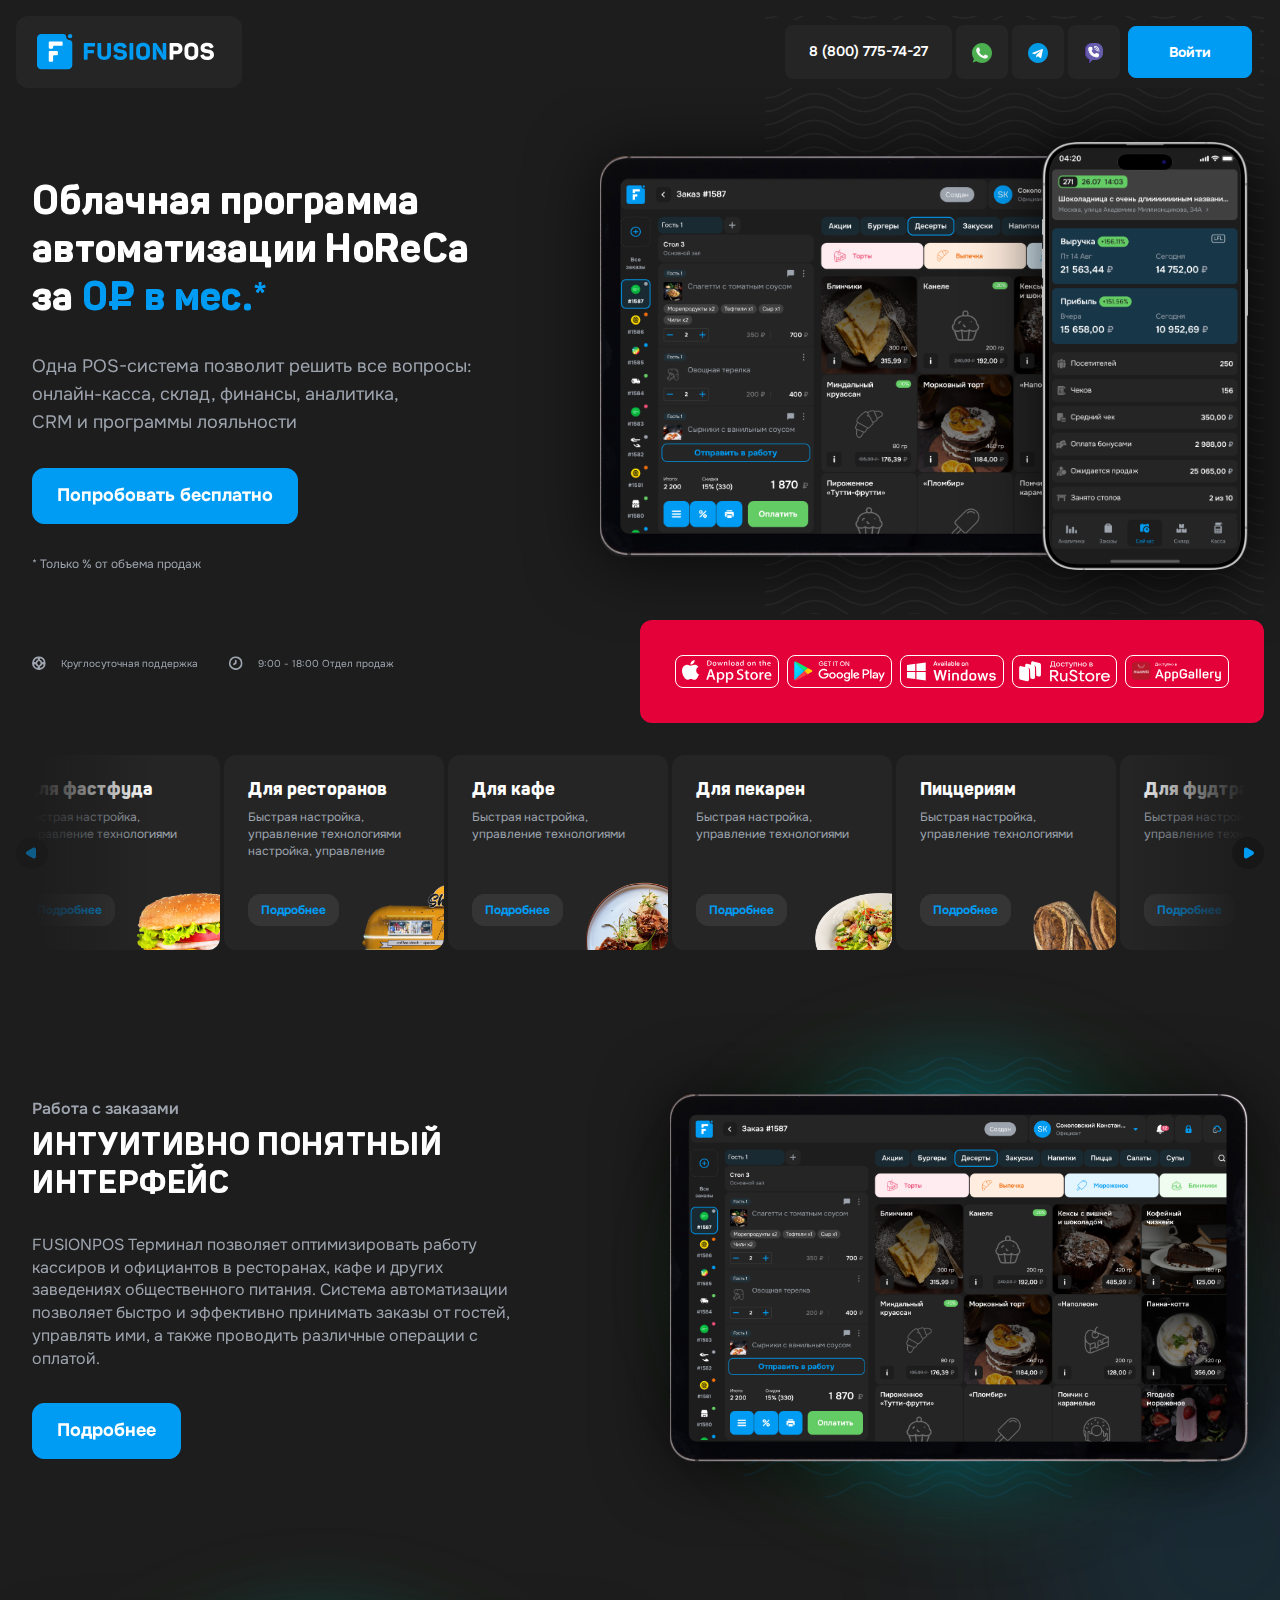
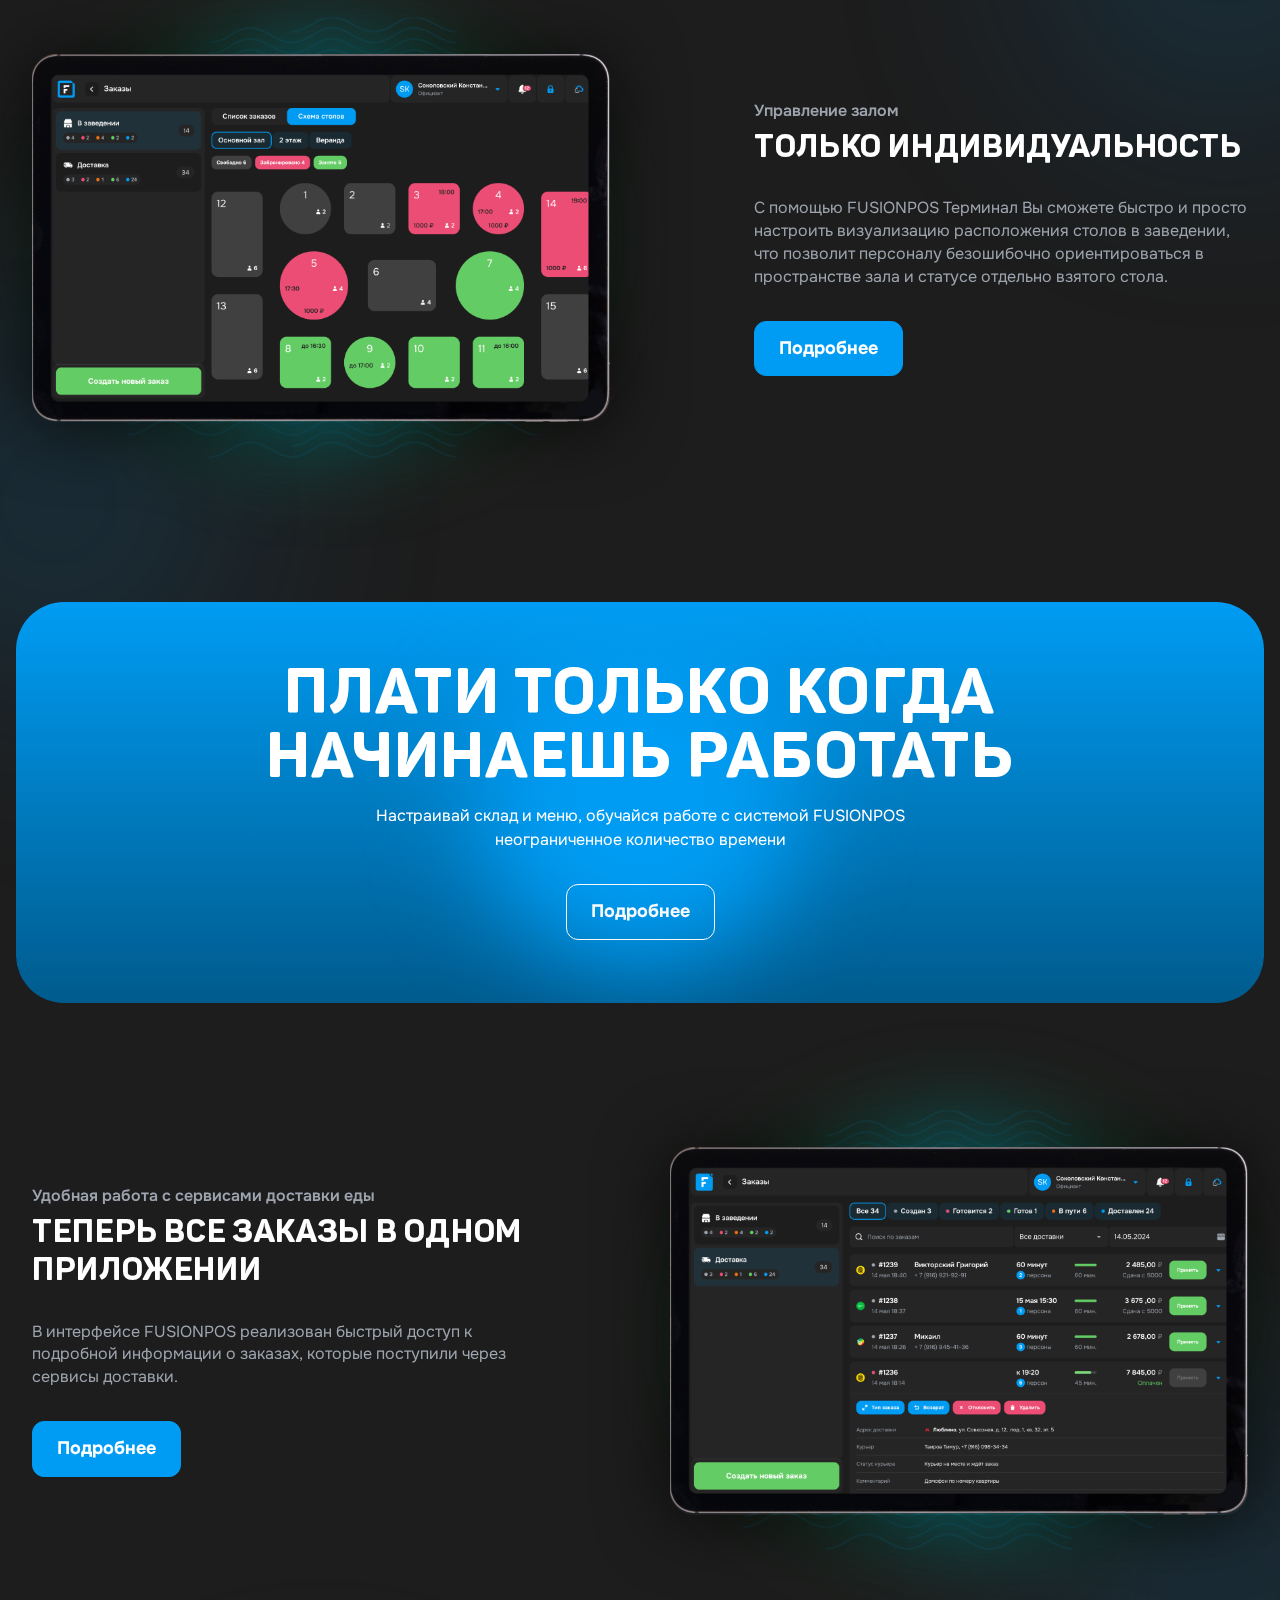
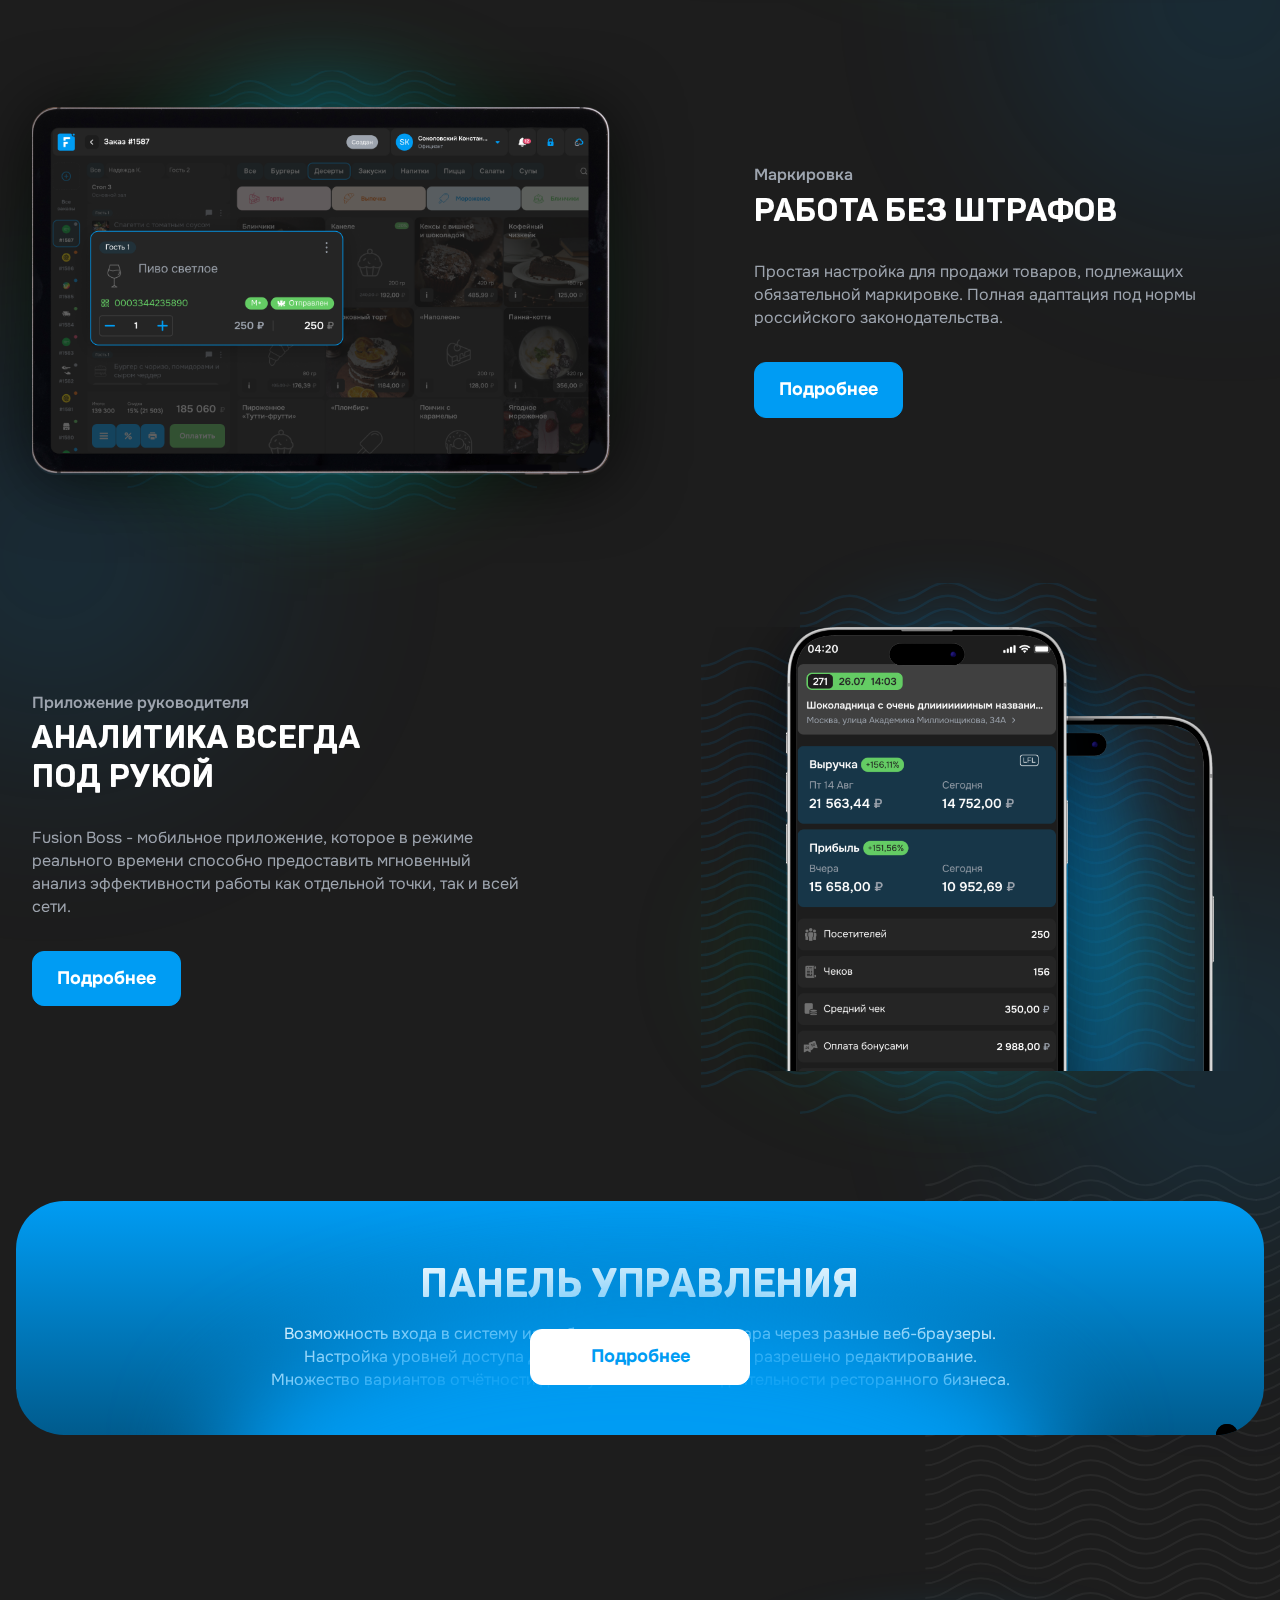
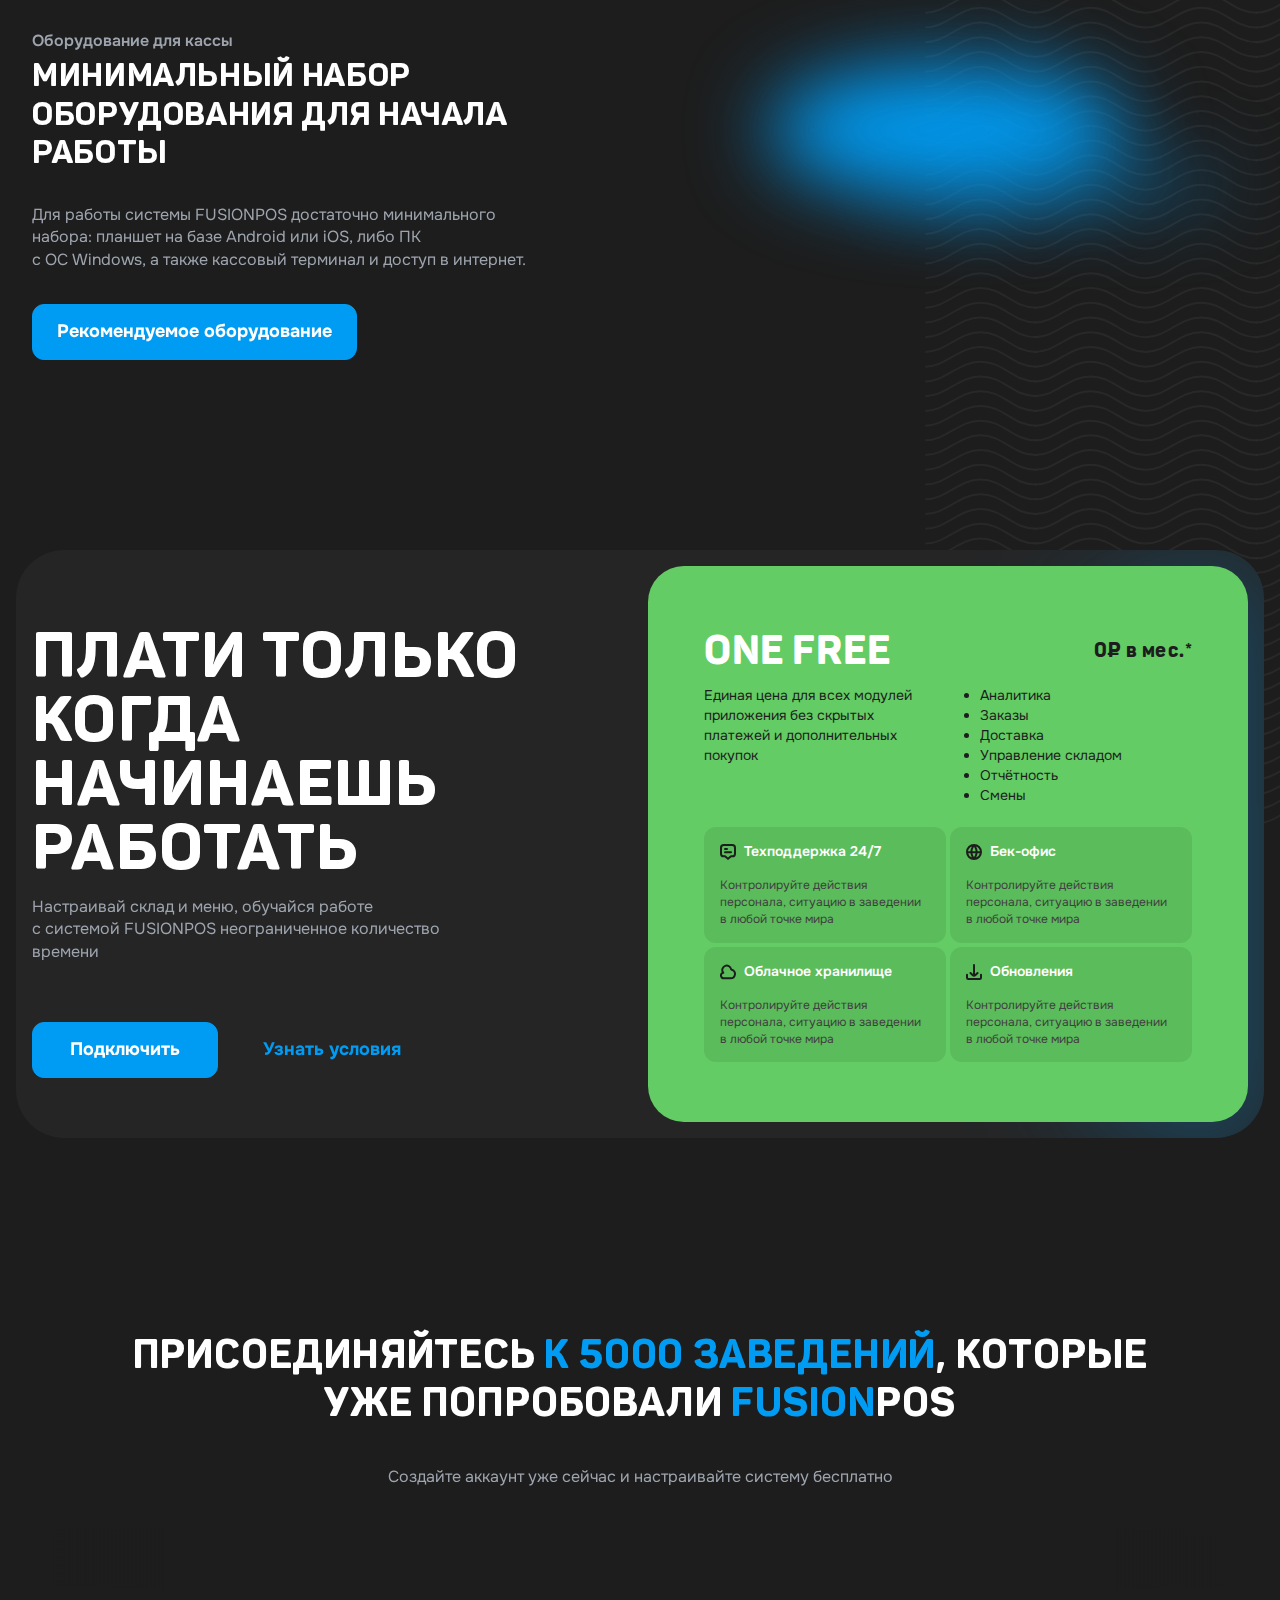
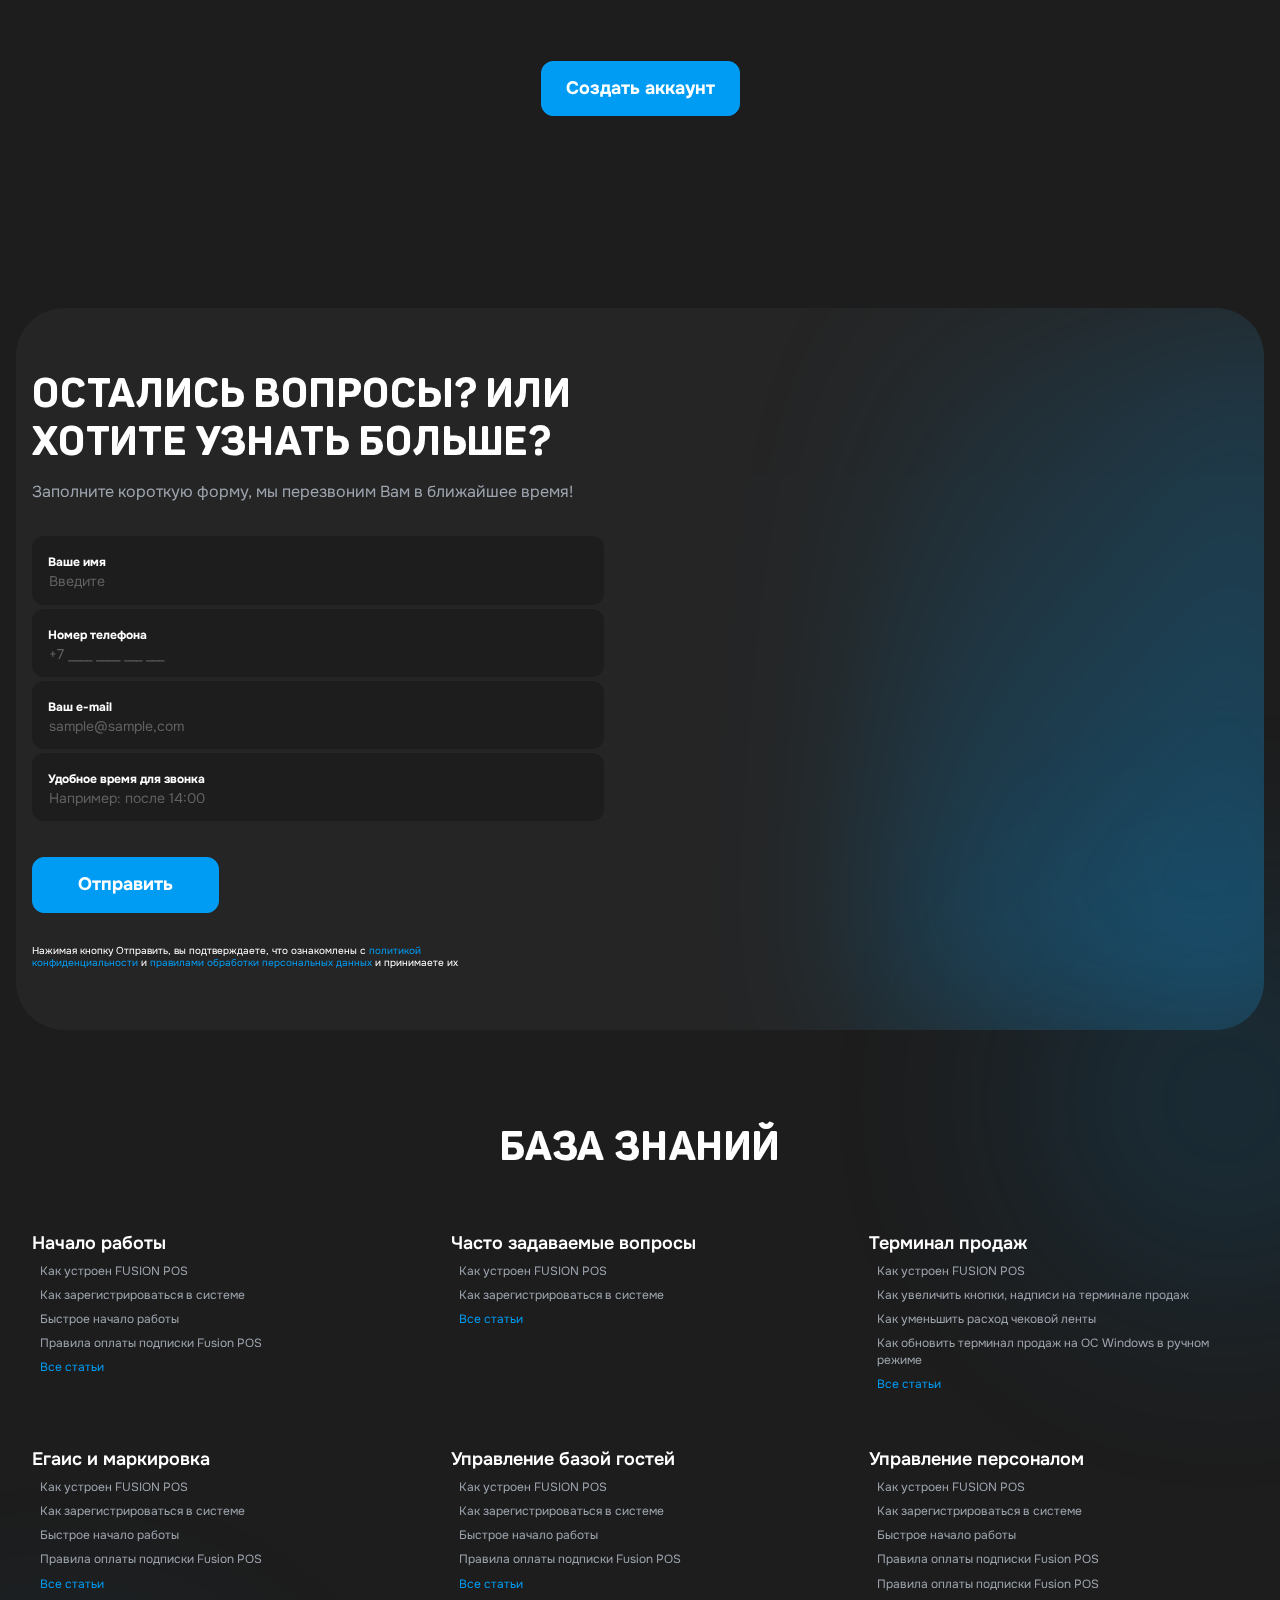
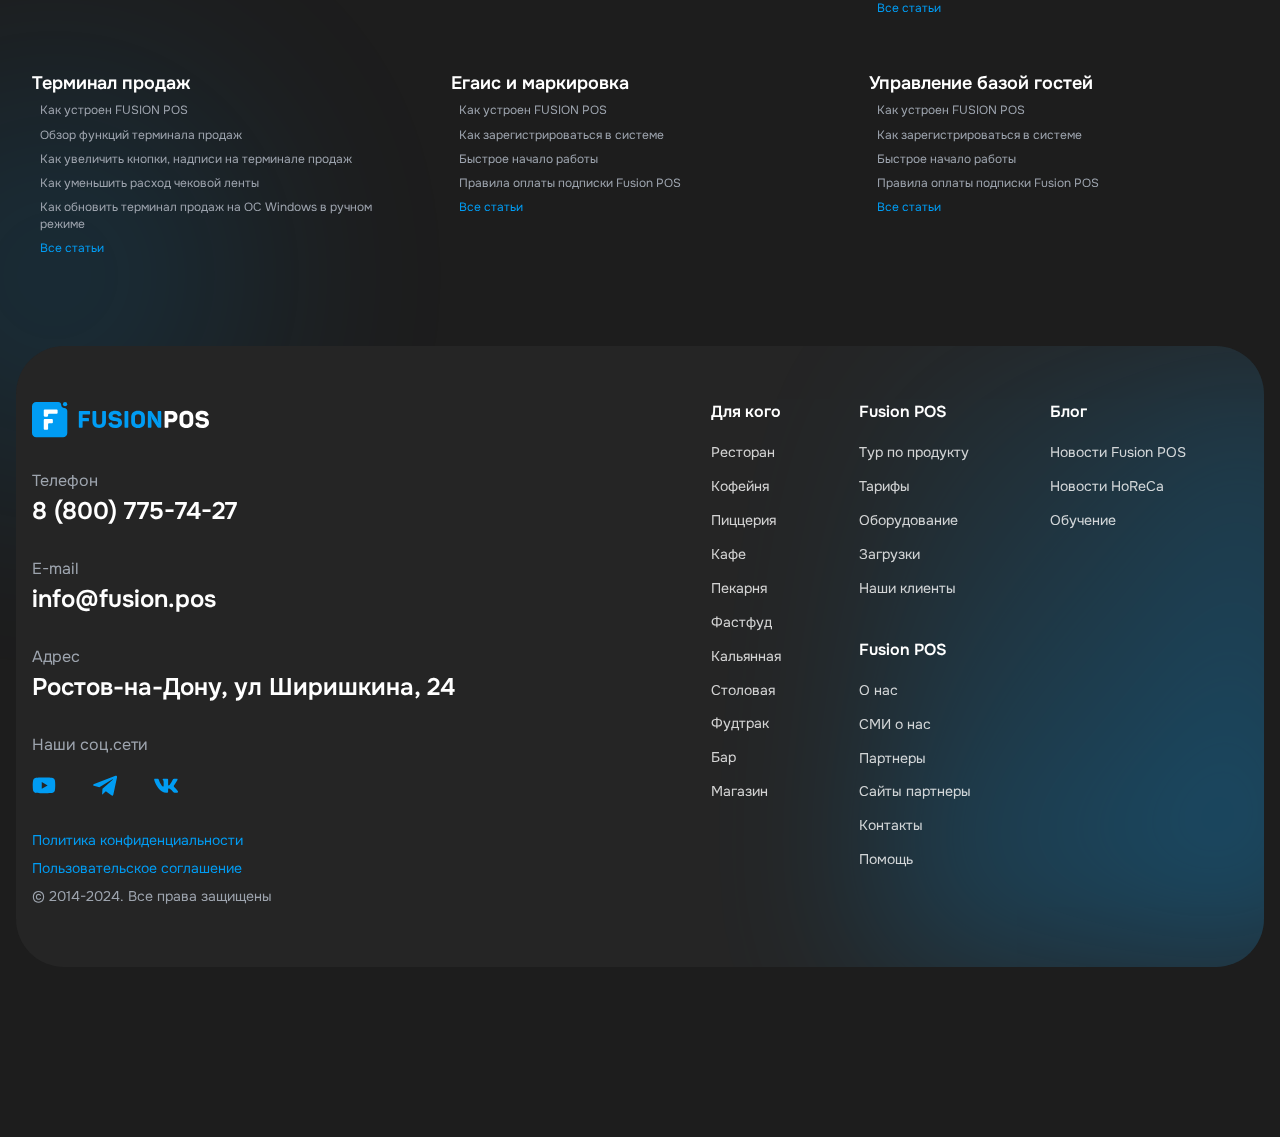
==== commit 02ee3026: "fix: fixes" ====
--- a/public/index.html
+++ b/public/index.html
@@ -273,7 +273,7 @@
 							<div class="sContent__row row">
 								<div class="sContent__col col-lg-6">
 									<a class="sContent__img-wrap" data-fancybox="gallery-1" href="img/sContent-bg-1.png"><img class="object-fit-js img" src="img/sContent-bg-1.png" alt="" loading="lazy"/><img class="object-fit-js frame" src="img/sContent-frame.png" alt="" loading="lazy"/>
-									</a>
+									</a><img class="waves" src="img/svg/waves-sm.svg" alt="" loading="lazy"/>
 								</div>
 								<div class="sContent__col col-lg-6">
 									<div class="section-title">
@@ -295,7 +295,7 @@
 							<div class="sContent__row row">
 								<div class="sContent__col col-lg-6">
 									<a class="sContent__img-wrap" data-fancybox="gallery-2" href="img/sContent-bg-2.png"><img class="object-fit-js img" src="img/sContent-bg-2.png" alt="" loading="lazy"/><img class="object-fit-js frame" src="img/sContent-frame.png" alt="" loading="lazy"/>
-									</a><img class="waves left" src="img/svg/waves.svg" alt="" loading="lazy"/>
+									</a><img class="waves" src="img/svg/waves-sm.svg" alt="" loading="lazy"/>
 								</div>
 								<div class="sContent__col col-lg-6">
 									<div class="section-title">
@@ -326,12 +326,12 @@
 				<!-- end sContact-->
 				<div class="cards-content-wrapper">
 					<!-- start sContent-->
-					<section class="sContent section_gray section after-circle">
+					<section class="sContent section_gray section">
 						<div class="container">
 							<div class="sContent__row row">
 								<div class="sContent__col col-lg-6">
 									<a class="sContent__img-wrap" data-fancybox="gallery-3" href="img/sContent-bg-3.png"><img class="object-fit-js img" src="img/sContent-bg-3.png" alt="" loading="lazy"/><img class="object-fit-js frame" src="img/sContent-frame.png" alt="" loading="lazy"/>
-									</a><img class="waves right" src="img/svg/waves.svg" alt="" loading="lazy"/>
+									</a><img class="waves" src="img/svg/waves-sm.svg" alt="" loading="lazy"/>
 								</div>
 								<div class="sContent__col col-lg-6">
 									<div class="section-title">
@@ -339,28 +339,6 @@
 										</div>
 										<h2>Теперь все заказы в одном приложении</h2>
 										<p>В интерфейсе FUSIONPOS реализован быстрый доступ к подробной информации о заказах, которые поступили через сервисы доставки.</p>
-										<a class="section-title__btn btn btn-primary" href="#">Подробнее
-										</a>
-									</div>
-								</div>
-							</div>
-						</div>
-					</section>
-					<!-- end sContent-->
-					<!-- start sContent-->
-					<section class="sContent section_gray section after-circle">
-						<div class="container">
-							<div class="sContent__row row">
-								<div class="sContent__col col-lg-6">
-									<a class="sContent__img-wrap" data-fancybox="gallery-4" href="img/sContent-bg-4.png"><img class="object-fit-js img" src="img/sContent-bg-4.png" alt="" loading="lazy"/><img class="object-fit-js frame" src="img/sContent-frame.png" alt="" loading="lazy"/>
-									</a><img class="waves left" src="img/svg/waves.svg" alt="" loading="lazy"/>
-								</div>
-								<div class="sContent__col col-lg-6">
-									<div class="section-title">
-										<div class="section-title__top fw-600">Маркировка
-										</div>
-										<h2>Работа без штрафов</h2>
-										<p>Простая настройка для продажи товаров, подлежащих обязательной маркировке. Полная адаптация под нормы российского законодательства.</p>
 										<a class="section-title__btn btn btn-primary" href="#">Подробнее
 										</a>
 									</div>
@@ -374,14 +352,36 @@
 						<div class="container">
 							<div class="sContent__row row">
 								<div class="sContent__col col-lg-6">
-									<div class="frame-mob-wrapper">
+									<a class="sContent__img-wrap" data-fancybox="gallery-4" href="img/sContent-bg-4.png"><img class="object-fit-js img" src="img/sContent-bg-4.png" alt="" loading="lazy"/><img class="object-fit-js frame" src="img/sContent-frame.png" alt="" loading="lazy"/>
+									</a><img class="waves" src="img/svg/waves-sm.svg" alt="" loading="lazy"/>
+								</div>
+								<div class="sContent__col col-lg-6">
+									<div class="section-title">
+										<div class="section-title__top fw-600">Маркировка
+										</div>
+										<h2>Работа без штрафов</h2>
+										<p>Простая настройка для продажи товаров, подлежащих обязательной маркировке. Полная адаптация под нормы российского законодательства.</p>
+										<a class="section-title__btn btn btn-primary" href="#">Подробнее
+										</a>
+									</div>
+								</div>
+							</div>
+						</div>
+					</section>
+					<!-- end sContent-->
+					<!-- start sContent-->
+					<section class="sContent section_gray section add-blue">
+						<div class="container">
+							<div class="sContent__row row">
+								<div class="sContent__col col-lg-6">
+									<div class="frame-mob-wrapper overfl-h">
 										<a class="sContent__img-wrap frame-mob d-none d-lg-block" data-fancybox="gallery-mob" href="img/sContent-bg-mob-1.png"><img class="object-fit-js img" src="img/sContent-bg-mob-1.png" alt="" loading="lazy"/><img class="object-fit-js frame" src="img/sContent-frame-mob.png" alt="" loading="lazy"/>
 										</a>
 										<a class="sContent__img-wrap frame-mob d-none d-lg-block" data-fancybox="gallery-mob" href="img/sContent-bg-mob-2.png"><img class="object-fit-js img" src="img/sContent-bg-mob-2.png" alt="" loading="lazy"/><img class="object-fit-js frame" src="img/sContent-frame-mob.png" alt="" loading="lazy"/>
 										</a>
 									</div>
 									<a class="sContent__img-wrap d-lg-none" data-fancybox="gallery-4" href="img/sContent-bg-4.png"><img class="object-fit-js img" src="img/sContent-bg-4.png" alt="" loading="lazy"/><img class="object-fit-js frame" src="img/sContent-frame.png" alt="" loading="lazy"/>
-									</a><img class="waves right" src="img/svg/waves.svg" alt="" loading="lazy"/>
+									</a><img class="waves" src="img/svg/waves-sm.svg" alt="" loading="lazy"/>
 								</div>
 								<div class="sContent__col col-lg-6">
 									<div class="section-title">
@@ -443,17 +443,11 @@
 					<div class="container container-bigger">
 						<div class="sContent__row row">
 							<div class="sContent__col col-lg-6">
-								<div class="section-title bigger">
+								<div class="section-title bigger mb">
 									<div class="section-title__top fw-600 d-lg-none">Приложение руководителя
 									</div>
 									<div class="h2">Плати только когда начинаешь работать</div>
 									<p>Настраивай склад и меню, обучайся работе с системой FUSIONPOS неограниченное количество времени</p>
-									<div class="sContent__btn-wrap d-none d-lg-block">
-										<a class="section-title__btn btn btn-primary" href="#">Подключить
-										</a>
-										<a class="section-title__btn btn btn-link" href="#">Узнать условия
-										</a>
-									</div>
 								</div>
 							</div>
 							<div class="sContent__col col-lg-6">
@@ -515,8 +509,8 @@
 									</div>
 								</div>
 							</div>
-							<div class="sContent__col d-lg-none">
-								<div class="sContent__btn-wrap">
+							<div class="sContent__col">
+								<div class="sContent__btn-wrap abs">
 									<a class="sContent__btn btn btn-primary" href="#">Подключить
 									</a>
 									<a class="sContent__btn btn btn-link" href="#">Узнать условия
@@ -603,7 +597,7 @@
 				</section>
 				<!-- end sPartners-->
 				<!-- start sForm-->
-				<section class="sForm section" id="sForm">
+				<section class="sForm section section_gray-bg" id="sForm">
 					<div class="container">
 						<div class="sForm__row row">
 							<div class="sForm__col col-lg-6">
--- a/public/css/main.min.css
+++ b/public/css/main.min.css
@@ -1 +1 @@
-@import "custom-bootstrap.min.css";@font-face{font-display:swap;font-family:Panton;font-style:normal;font-weight:400;src:url(../fonts/Panton-ExtraBold.ttf) format("truetype")}:root{--animate-delay:1.2s;--bs-body-font-size:16px;--sPT:1.25rem;--sPB:1.25rem;--sTPB:1.25rem;--fancybox-content-color:var(--bs-body-color);--swiperArrowSize:4.25rem;--swiperArrowPosition:calc(var(--swiperArrowSize)*-1/2);--swiperBorderColorDef:var(--bs-primary);--swiperColorDef:var(--bs-primary);--swiperBgDef:#fff;--swiperBorderColorDefHover:var(--bs-primary);--swiperColorDefHover:var(--bs-primary);--swiperBgDefHover:#fff}.fancybox__container{--fancybox-bg:rgba(58,59,60,.77)}.pixel-perfect{background-position:center 0;background-repeat:no-repeat;display:block;height:100%;left:0;margin-left:auto;margin-right:auto;opacity:0;overflow:hidden;pointer-events:none;position:absolute;right:0;top:0;width:100%;z-index:1000}body,html{font-size:var(--bs-body-font-size)}html{-webkit-text-size-adjust:100%;-webkit-tap-highlight-color:rgba(33,36,41,0)}body.fancybox-active,body[class*=fixed]{margin-right:var(--spacing-end)}body.fancybox-active .header,body[class*=fixed] .header{padding-right:var(--spacing-end)}body.loaded_hiding{--s:0.36s;opacity:0;pointer-events:none;transition:all var(--s) ease-in-out}body.loaded_hiding:before{display:none}body.loaded{opacity:1;pointer-events:visible}body:before{content:"";height:100%;position:absolute;width:100%;--s:0.36s;-webkit-backdrop-filter:blur(5px);backdrop-filter:blur(5px);background-color:rgba(29,29,29,.8);left:0;opacity:0;top:0;transition:all var(--s) ease-in-out;z-index:-1}body.fancybox-active{overflow:hidden}body[class*=fixed]{left:0;position:absolute;top:0;touch-action:none;width:100%;z-index:999;-webkit-overflow-scrolling:none;overflow:hidden;overscroll-behavior:none}body[class*=fixed]:before{opacity:.76;z-index:999}.h2,h2{font-weight:800;letter-spacing:.02em;text-transform:uppercase}.main-wrapper{display:flex;flex-direction:column;margin-top:.375rem;min-height:100vh;overflow:hidden;position:relative;width:100%}main{flex-grow:1;margin:0 .5rem}.section{background-position:50%;background-repeat:no-repeat;background-size:cover;border-radius:1rem;margin-bottom:1rem;padding-bottom:var(--sPB);padding-top:var(--sPT)}.section_gray{background:#252525}.section-title{margin-bottom:var(--sTPB)}.mono{font-family:var(--bs-font-monospace)}.small{font-size:.75rem}.tdn{text-decoration:none!important}.ttu{text-transform:uppercase}.tdu{text-decoration:underline}.tdu:hover{text-decoration:none}.fw-300{font-weight:300}.fw-800{font-weight:800}.fw-400{font-weight:400}.fw-900{font-weight:900}.fw-500{font-weight:500}.fw-600{font-weight:600}.fw-100{font-weight:100}.row--sm{--bg-gutter-x:1.25rem}.image-source-link{color:#98c3d1}.strong,strong{font-weight:700}ul{padding-left:0}.res-i,picture img{height:auto;max-width:100%}.img-bg{background-position:50%;background-repeat:no-repeat;background-size:cover;position:relative}.img-bg img{inset:0;-o-object-fit:cover;object-fit:cover;position:absolute}.bgs{background-position:50%;background-repeat:no-repeat;background-size:cover}.table{display:table}.tr{display:table-row}.td{display:table-cell}.tabs__btn-accordion{width:100%}.tabs__btn:hover{cursor:pointer}.tabs__content{display:none}.tabs__content.active{display:block}.invisible{border:0;height:1px;margin:-1px;padding:0;position:absolute;width:1px;clip:rect(0 0 0 0);overflow:hidden}.control-wrap{position:relative}.swiper-button-hand{--swiperArrowPosition:16px;--swiperArrowSize:32px;--swiperBgDef:rgba(0,0,0,.2);background-color:var(--swiperBgDef);background-image:none;background-position:50%;background-repeat:no-repeat;background-size:cover;border:2px solid transparent;border-radius:50%;bottom:0;color:var(--swiperColorDef);height:var(--swiperArrowSize);margin:auto 0;outline:none!important;position:absolute;top:0;width:var(--swiperArrowSize);z-index:5;--s:0.36s;align-items:center;display:flex;justify-content:center;transition:all var(--s) ease-in-out;-webkit-user-select:none;-moz-user-select:none;user-select:none}.swiper-button-hand:hover{background-color:rgba(0,0,0,.5);border-color:transparent;color:var(--swiperColorDefHover)}.swiper-button-hand .icon{font-size:1rem}.swiper-button-hand:after{display:none}.swiper-button-hand-next{right:var(--swiperArrowPosition)}.swiper-button-hand-prev{left:var(--swiperArrowPosition)}.swiper-button-hand.swiper-button-disabled{opacity:.5;pointer-events:none}.swiper-pagination{text-align:center;width:100%}.swiper-pagination-bullet{background-color:#e6e6e6;border-radius:50%;height:8px;opacity:1;outline:none!important;width:8px;--s:0.36s;display:inline-block;margin-left:.5rem;margin-right:.3125rem;transition:all var(--s) ease-in-out}.swiper-pagination-bullet-active,.swiper-pagination-bullet:hover{background-color:var(--bs-primary)}picture{display:block}img.object-fit-js{display:block;height:100%;width:100%}.object-fit-js img,img.img-bg,img.object-fit-js{-o-object-fit:cover;object-fit:cover}a{--s:0.36s;transition:all var(--s) ease-in-out}.picture-bg,img.img-bg{z-index:-1}.picture-bg,.picture-bg .object-fit-js,img.img-bg,img.img-bg .object-fit-js{height:100%;left:0;position:absolute;top:0;width:100%}.bg-wrap{position:relative;z-index:2}.browsehappy{background:#000;color:#fff;font-size:10px;min-height:100px;padding-top:30px;position:absolute;top:0;width:100%;z-index:2000}iframe{border:none}::-webkit-calendar-picker-indicator{background-image:url('data:image/svg+xml;charset=utf-8,<svg xmlns="http://www.w3.org/2000/svg" width="16" height="15" viewBox="0 0 24 24"><path fill="%23009CF3" d="M20 3h-1V1h-2v2H7V1H5v2H4c-1.1 0-2 .9-2 2v16c0 1.1.9 2 2 2h16c1.1 0 2-.9 2-2V5c0-1.1-.9-2-2-2m0 18H4V8h16z"/></svg>')}.btn,.form-control,.form-select{box-shadow:none!important}.fancybox__content :focus:not(.carousel__button.is-close){outline:none!important}.form-check,.form-check-input,.form-switch{cursor:pointer}.img-wrap-center{align-items:center;display:flex;inset:0;justify-content:center;margin:auto;position:absolute}.img-wrap-center img{height:auto;max-height:100%;max-width:100%}.img-wrap-center img.object-fit-js{height:100%;-o-object-fit:cover;object-fit:cover;width:100%}.btn-primary{--bs-btn-color:#fff;--bs-btn-bg:#009cf3;--bs-btn-border-color:#009cf3;--bs-btn-hover-color:#f5f5f5}.btn-link{font-weight:700}.footer{margin:0 .5rem 1rem;width:calc(100% - 16px)}.footer__row{--bs-gutter-y:var(--bs-gutter-x)}.footer .container{position:relative;z-index:2}.footer__item{margin-bottom:1.25rem}.footer__item:last-child{margin-bottom:0}.footer__item-title{margin-bottom:.25rem}.footer__link{color:#fff;font-size:1.125rem;font-weight:600}.footer__link:hover{color:#009cf3}.footer__social-wrap{margin-top:1rem}.footer__social-wrap a{display:inline-block;margin-right:2.25rem}.footer .item-bottom{align-items:flex-start;display:flex;flex-direction:column;font-size:.875rem;gap:.5rem}.footer__inner-title{color:#fff;font-weight:600;line-height:125%;margin-bottom:1.1875rem}.footer__inner-row{justify-content:space-evenly}.footer__inner-row ul{list-style:none;margin-bottom:2.5rem}.footer__inner-row a{color:#fff;font-size:14px;opacity:.8}.footer__inner-row a:hover{color:#009cf3;opacity:1}.footer__inner-row li{margin-bottom:.6875rem}.form-wrap__input-wrap{margin-bottom:.25rem}.form-wrap__input{line-height:110%;padding:0;resize:none}.form-wrap__btn{cursor:pointer;margin-bottom:2rem;margin-top:2rem}.form-wrap label{background:#1d1d1d;border-radius:12px;display:block;padding:.875rem 1rem;width:100%}.form-wrap__input-title{color:#fff;font-size:12px;font-weight:700;line-height:133%}.form-wrap__text{color:#fff;font-size:10px;line-height:120%;max-width:27.3125rem}input[type=number]{-moz-appearance:textfield}select::-ms-expand{display:none}input::-webkit-inner-spin-button,input::-webkit-outer-spin-button{-webkit-appearance:none;margin:0}.header{margin-left:-.5rem;margin-right:-.5rem;padding:0}.headerBlock{--sPT:2rem}.headerBlock__row{--bs-gutter-y:1.5rem;position:relative;z-index:2}.headerBlock .section-title{letter-spacing:.02em}.headerBlock .section-title span{color:#009cf3}.headerBlock .img{border:2.9vw solid transparent;left:0;position:absolute;top:0;z-index:1}.headerBlock__img-wrap{aspect-ratio:var(--ratio,577/368);border-radius:1rem;box-shadow:0 4px 70px 0 rgba(0,0,0,.74);display:block;max-width:39.25rem;overflow:hidden;position:relative;transition:none;z-index:1}.headerBlock__img-wrap.frame-mob{aspect-ratio:var(--ratio,100/208);background:#1d1d1d;display:block;margin-left:auto!important;max-height:110%;max-width:33%;position:relative}.headerBlock__img-wrap.frame-mob .img{border-width:6px}.headerBlock .frame{position:relative;z-index:2}.headerBlock__imgs{position:relative}.headerBlock .frame-mob-wrapper{position:absolute;right:0;top:50%;transform:translateY(-50%);z-index:4}.headerBlock .item{margin-bottom:1rem}.headerBlock .item:last-child{margin-bottom:0}.headerBlock__text-wrap p{font-size:1rem;margin-bottom:0}.headerBlock__bottom-item{-moz-column-gap:1.875rem;column-gap:1.875rem;display:flex;row-gap:.625rem}.headerBlock__info-item{align-items:center;display:flex}.headerBlock__info-item .icon{margin-right:.8125rem;margin-top:-.0625rem}.headerBlock__info-item .text{font-size:.53125rem}.headerBlock .waves-gray{height:100%;-o-object-fit:cover;object-fit:cover;position:absolute;right:0;top:0;width:30%}.header-wrap{position:relative}.stores-wrap{margin-bottom:1rem;margin-top:-.5rem}.stores-wrap .angle{position:absolute;z-index:3}.stores-wrap .angle-right{right:0;top:calc(var(--pad-wrap)*-1);transform:translateY(-100%)}.stores-wrap .angle-left{bottom:0;left:calc(var(--pad-wrap)*-1);transform:translateX(-100%)}.stores-icons{background:#e40038;border-radius:1rem;display:grid;gap:.5rem;grid-template-columns:repeat(6,1fr);grid-template-rows:45px 30px;padding:1.25rem}.stores-icons__img-wrap{align-items:center;border:1px solid #fff;border-radius:.5rem;display:flex;justify-content:center;padding:.25rem .375rem;position:relative}.stores-icons img{height:100%;max-height:100%;max-width:100%}.section.section_gray-bg{background:#252525;overflow:hidden;position:relative}.section.section_gray-bg:after,.section.section_gray-bg:before{bottom:0;content:"";filter:blur(50px);height:50%;opacity:.4;position:absolute;width:30%;z-index:0}.section.section_gray-bg:before{background:linear-gradient(133deg,transparent,rgba(0,156,243,.8) 80%);left:0;transform:rotate(15deg)}.section.section_gray-bg:after{background:linear-gradient(208deg,transparent,rgba(0,156,243,.8) 50%);bottom:0;height:100%;right:0;transform:translateX(20%);width:20%}.soc{--bs-gutter-x:10px;--bs-gutter-y:m;display:flex;margin-left:calc(var(--bs-gutter-x)*-1/2);margin-right:calc(var(--bs-gutter-x)*-1/2);margin-top:calc(var(--bs-gutter-y)*-1)}.soc>*{margin-top:calc(var(--bs-gutter-y));padding-left:calc(var(--bs-gutter-x)/2);padding-right:calc(var(--bs-gutter-x)/2)}.soc__item{text-decoration:none!important;vertical-align:middle;--s:0.36s;display:grid;place-items:center;transition:all var(--s) ease-in-out}.soc .icon{font-size:1.875rem}.counter{counter-reset:num}.counter__item{position:relative}.counter__item:before{content:counter(num);counter-increment:num}.addBlock{border:1px solid;border-radius:23px;color:var(--color,#009cf3);display:flex;overflow:hidden;position:relative}.addBlock input{border:none;color:inherit;height:2.8125rem;text-align:center}.addBlock__btn{background:none!important;background:transparent;border:none!important;border-radius:23px;box-shadow:none!important;color:inherit;height:2.8125rem;outline:none!important;position:relative;width:1.625rem}.addBlock__btn:after,.addBlock__btn:before{background-color:currentColor;content:"";height:2px;inset:0;margin:auto;position:absolute;width:10px}.addBlock__btn--plus:after{transform:rotate(90deg)}.search-block{position:relative}.search-block input{border:none!important;font-size:14px;outline:none!important;padding-bottom:.875rem;padding-left:1.875rem;padding-top:.875rem;width:100%}.search-block .icon{border:none!important;font-size:1.25rem}.search-block button{align-items:center;background:none!important;border:none!important;display:flex;height:100%;justify-content:center;left:0;position:absolute;top:0}.breadcrumb-item{width:auto}:root{--fancybox-content-bg:none}.fancybox__content{max-width:100%;padding:0}.modal-win{background-color:#fff;max-width:100%;padding:40px;position:relative;width:31.25rem}.modal-win .mfp-close{color:#009cf3;font-size:40px;font-weight:100}a{outline:0!important}.modal-form{position:relative}#foot-dialog h3{font-size:2.25em}.mfp-close{background:0 0;border:0;border-radius:50%;box-shadow:none;color:#9da4ae;cursor:pointer;display:block;font-family:Arial,Baskerville,monospace;font-size:28px;font-size:50px;font-style:normal;font-weight:100;height:56px;line-height:56px;margin-right:-5px;margin-top:-5px;opacity:.65;opacity:1;outline:0;overflow:visible;padding:0;position:absolute;right:0;text-align:center;text-decoration:none;top:0;-webkit-user-select:none;-moz-user-select:none;user-select:none;width:56px;z-index:1046;--s:0.36s;transition:all var(--s) ease-in-out}.polite .link{color:#009cf3;cursor:pointer;text-decoration:underline}.polite .link :hover{display:none}.fancybox__container{min-height:100%;transform:none!important;width:100%!important}.fancybox-throwOutUp{animation:fancybox-throwOutUp .25s ease both}.fancybox-throwOutDown{animation:fancybox-throwOutDown .25s ease both}@keyframes fancybox-throwOutUp{0%{opacity:0;transform:translate3d(0,-5%,0)}to{opacity:1;transform:translateZ(0)}}@keyframes fancybox-throwOutDown{to{opacity:0;transform:translate3d(0,10%,0)}}.sArticleList{--sPT:2.25rem;--sTPB:0.375rem}.sArticleList h2{margin-bottom:0}.sArticleList li{margin-bottom:.4375rem;max-width:-moz-max-content;max-width:max-content}.sArticleList li:hover a{color:#009cf3}.sArticleList li a{color:#9da4ae}.sArticleList li:last-child a{color:#009cf3}.sArticleList ul{list-style:none;margin-bottom:0}.dd-group__head{color:#fff;cursor:pointer;font-size:1rem;font-weight:600;line-height:125%;padding:.5rem 0}.dd-group__head:before{--s:0.36s;background-image:url("data:image/svg+xml;charset=utf-8,%3Csvg xmlns='http://www.w3.org/2000/svg' width='12' height='12' fill='none' viewBox='0 0 12 12'%3E%3Cpath stroke='%23009CF3' stroke-width='2' d='m4 2 4 4-4 4'/%3E%3C/svg%3E");background-position:50%;background-repeat:no-repeat;background-size:contain;content:"";display:inline-block;height:.75rem;margin-right:.5rem;transition:all var(--s) ease-in-out;vertical-align:middle;width:.75rem}.dd-group__item.active .dd-group__head:before{transform:rotate(90deg)}.dd-group__content{font-size:.75rem;padding-left:1.25rem}.sCatalog{--sPT:1rem;--sPB:0rem}.sCatalog__row{--bs-gutter-y:var(--bs-gutter-x)}.sCatalog__slider{border-radius:.75rem}.sCatalog .swiper-slide{height:auto;width:auto}.product-card{border-radius:.75rem;display:flex;flex-direction:column;gap:.625rem;height:100%;justify-content:space-between;--pad:24px;background:#252525;max-width:13.75rem;min-height:12.1875rem;overflow:hidden;padding:var(--pad);position:relative}.product-card .h5{margin-bottom:.5rem}.product-card .img{-o-object-position:top left;object-position:top left}.product-card__img-wrap{bottom:calc(var(--pad)*-1);height:115px;max-width:50%;position:absolute;right:calc(var(--pad)*-1);transform:translate(2%,20%);width:115px}.btn-dark{--bs-btn-color:#009cf3;--bs-btn-bg:#353535;--bs-btn-border-color:#353535;--bs-btn-hover-color:#e1e1e1;--bs-btn-hover-bg:#3f3f3f;--bs-btn-hover-border-color:#343434}.sContact{--sPB:0rem;--sPT:1.625rem;background:linear-gradient(180deg,#009cf3,#005b8d);overflow:hidden;position:relative}.sContact .section-title p{color:#fff;margin-bottom:2rem}.sContact .section-title__btn{min-width:9.25rem;width:auto}.sContact .section-title.smaller p{font-size:1rem;line-height:150%;margin-left:auto;margin-right:auto;max-width:40.625rem;padding:0 1.75rem}.sContact .container{position:relative;z-index:1}.sContact:before{background:#009cf3;border-radius:100%;content:"";filter:blur(50px);height:20.625rem;left:50%;position:absolute;top:50%;transform:translate(-50%,-50%);width:20.625rem;z-index:0}.sContact .section-title__text-wrap p:not(:last-child){margin-bottom:0}.sContact__btn{bottom:1.5rem;left:50%;min-width:11.25rem;position:absolute;transform:translateX(-50%);z-index:3}.sContact .img{border-left:11px solid #000;border-radius:1rem 1rem 0 0;border-right:11px solid #000;border-top:11px solid #000;max-width:100%}.sContact.bg-blue:before{background:#009cf3;border-radius:100%;content:"";filter:blur(20px);height:20.625rem;left:50%;max-width:53rem;position:absolute;top:100%;transform:translate(-50%,-30%);width:90%;z-index:2}.btn-light{--bs-btn-color:#009cf3;--bs-btn-bg:#fff;--bs-btn-border-color:#fff;--bs-btn-hover-color:#009cf3;--bs-btn-hover-bg:#f8f9fa;--bs-btn-hover-border-color:#f8f9fa}.sContent{--sTPB:0rem;position:relative}.sContent__row{--bs-gutter-y:var(--bs-gutter-x)}.sContent .container{position:relative;z-index:1}.sContent.section_gray{overflow:hidden}.sContent.section_gray:after,.sContent.section_gray:before{bottom:0;content:"";filter:blur(50px);height:50%;opacity:.4;position:absolute;width:30%;z-index:0}.sContent.section_gray:before{background:linear-gradient(133deg,transparent,rgba(0,156,243,.8) 80%);left:0;transform:rotate(15deg)}.sContent.section_gray:after{background:linear-gradient(208deg,transparent,rgba(0,156,243,.8) 50%);bottom:0;height:100%;right:0;transform:translateX(20%);width:20%}.sContent.bg_gr{background:#252525;height:auto;overflow:hidden;position:relative}.sContent.bg_gr:before{background:linear-gradient(208deg,transparent,rgba(0,156,243,.8) 50%);content:"";filter:blur(50px);height:100%;opacity:.4;position:absolute;right:0;width:20%;z-index:1}.sContent__content-wrap{margin-bottom:2.5rem;margin-top:1.625rem;position:relative}.sContent__content-wrap:after,.sContent__content-wrap:before{background:#009cf3;border-radius:50%;content:"";filter:blur(40px);left:50%;position:absolute;width:60%;z-index:-1}.sContent__content-wrap:after{bottom:-13%;height:4.3125rem;transform:translateX(-50%)}.sContent__content-wrap:before{bottom:0;height:1.25rem;transform:translateX(-20%)}.sContent__img-wrap{aspect-ratio:var(--ratio,578/368);border-radius:1rem;box-shadow:0 4px 70px 0 rgba(0,0,0,.74);display:block;max-width:36.125rem;position:relative;z-index:1}.sContent__img-wrap.frame-mob{aspect-ratio:var(--ratio,343/709);border-radius:3.875rem;display:block;margin-left:0!important;position:relative}.sContent .frame-mob-wrapper{position:relative}.sContent .frame-mob-wrapper .img{border-width:6px}.sContent .frame-mob-wrapper .frame-mob:first-child{width:62%}.sContent .frame-mob-wrapper .frame-mob:last-child{left:48%;position:absolute;top:20%;width:52%;z-index:0}.sContent .waves-gray{max-width:100vw;position:absolute;right:-20px;top:40px;transform:translateX(40%);z-index:-1}.sContent .section-title{max-width:30.875rem}.sContent .section-title.bigger p{max-width:28.125rem}.sContent .img{border:9px solid transparent;left:0;-o-object-position:left top;object-position:left top;position:absolute;top:0;z-index:1}.sContent .frame{position:relative;z-index:2}.section-title__top{margin-bottom:.25rem}.card-aside{background:#64cc64;border-radius:.75rem;--pad:16px;padding:var(--pad)}.card-aside__top{align-items:center;display:flex;justify-content:space-between;margin-bottom:.375rem}.card-aside p,.card-aside ul,.card-aside__price{color:#1d1d1d}.card-aside ul{font-size:.875rem;margin-bottom:.875rem;margin-left:1.5rem}.card-aside p{font-size:.875rem;margin-bottom:.5rem}.card-aside__title{font-size:1.5rem}.card-aside__price{font-size:1.25rem}.card-aside .icon{fill:#1d1d1d;margin-right:.5rem}.card-aside__row-cards{display:flex;gap:.25rem;overflow:auto;padding-bottom:.25rem}.title-f{font-family:Panton,SFMono-Regular,Menlo,Monaco,Consolas,Liberation Mono,Courier New,monospace;font-weight:800;letter-spacing:.02em}.inner-card{background:#5bbc5b;border-radius:.75rem;flex-shrink:0;height:auto;padding:.875rem 1rem;width:13.0625rem}.inner-card__title{font-size:.875rem;font-weight:600;margin-bottom:1rem}.inner-card .small{color:#404040}.sForm{--sTPB:1.875rem;background:#252525}.sForm__row{--bs-gutter-y:var(--bs-gutter-x)}.sForm__img-wrap{border-radius:12px;height:100%;overflow:hidden;position:relative}.sForm__img-wrap img{-o-object-position:top;object-position:top;z-index:2}.sPartners{--sPT:3.75rem;--sPB:1.875rem;--sTPB:2.75rem}.sPartners .section-title{margin-left:auto;margin-right:auto;max-width:65rem}.sPartners .section-title span{color:#009cf3}.sPartners__slider{margin-bottom:3rem;position:relative}.sPartners .swiper-slide{height:auto;width:auto}.brand-card{align-items:center;display:flex;height:3.75rem;justify-content:center;margin-right:1.5rem;width:11.25rem}.brand-card img{filter:saturate(0);max-height:98%;max-width:90%}.menu{list-style:none;margin-bottom:0;max-width:100%;position:relative}.menu li{padding:0}.menu a{color:#fff;display:block;font-size:.875rem;font-weight:600;padding:1.25rem 1rem}.menu a:hover{color:#009cf3}.toggle-menu-mobile{background:#009cf3;border-radius:8px;transition:opacity .3s}.toggle-menu-mobile{--h:0.125em;--color:#fff;--position:calc(var(--h)*2);cursor:pointer;display:block;font-size:32px;height:calc(var(--h)*10);position:relative;width:40px}.toggle-menu-mobile span:after,.toggle-menu-mobile span:before{content:"";left:0;position:absolute}.toggle-menu-mobile span{bottom:0;display:block;left:0;margin:auto;position:absolute;right:0;top:0}.toggle-menu-mobile span:before{top:var(--position);transform:rotate(var(--rotate,0))}.toggle-menu-mobile span:after{bottom:var(--position);transform:rotate(calc(var(--rotate, 0)*-1))}.toggle-menu-mobile span,.toggle-menu-mobile span:after,.toggle-menu-mobile span:before{backface-visibility:hidden;background-color:var(--color);border-radius:.6875rem;height:calc(var(--h)/2);transform-origin:50% 50%;transition:all .3s;width:.6em}.top-nav__row{--bs-gutter-x:0.5rem;--bs-gutter-y:0.25rem;align-items:center}.top-nav .col.order-lg-0{margin:0;padding:0}.top-nav__logo-wrap{display:inline-block}.top-nav__logo-wrap img{max-width:100%}.top-nav__btn{border-radius:8px;font-size:.875rem;--bs-btn-padding-x:0.8125rem;--bs-btn-padding-y:0.6875rem}.top-nav__links-wrap{display:flex;gap:.5rem}.top-nav__links-wrap a{background:#252525;border-radius:8px;color:#fff;display:inline-block;font-size:.875rem;font-weight:600;padding:.375rem}.top-nav__links-wrap a.tel{background:#252525}.top-nav__links-wrap a:hover{color:#009cf3}.top-nav .tel{color:#fff;font-size:.875rem;font-weight:600}.topLine__row{--bs-gutter-y:var(--bs-gutter-x)}.topLine__slide{height:auto}@media (min-width:576px){.headerBlock .img{border-width:16px}.headerBlock__info-item .text{font-size:.625rem}.stores-icons{grid-template-rows:auto}.modal-text{max-width:1000px}.sContent .img{border-width:16px}}@media (min-width:768px){:root{--sPT:5rem;--sPB:5rem;--sTPB:2.5rem}.btn:not(.btn-sm){--bs-btn-padding-x:24px}.headerBlock .img{border-width:20px}.headerBlock__img-wrap.frame-mob{aspect-ratio:var(--ratio,206/428);border-radius:32px;display:block;max-height:26.75rem;max-width:none;position:relative}.sArticleList{--sTPB:2.5rem;--sPT:6.25rem}.sArticleList .section-title{text-align:center}.sArticleList .dd-group{display:grid;gap:2.5rem;grid-template-columns:repeat(2,1fr)}.dd-group__head{font-size:1.125rem;pointer-events:none}.dd-group__head:before{content:none}.dd-group__content{padding-left:.5rem}.dd-group__content{display:block!important}.sContact.bg-blue:before{filter:blur(50px);transform:translate(-50%,-40%)}.sContent{--sTPB:0rem}.sContent__btn-wrap .btn:last-child{margin-left:1rem}.sContent__btn-wrap .btn{min-width:11.625rem}.card-aside__row-cards{display:grid;grid-template-columns:repeat(2,1fr);overflow:hidden}.inner-card{width:auto}}@media (min-width:992px){body[class*=fixed] header .col-auto{opacity:.4;pointer-events:none}.main-wrapper{margin-top:1rem}main{margin:0 1rem}.section{border-radius:3rem}.wow{visibility:hidden}.footer{margin:0 1rem 10.625rem;width:calc(100% - 32px)}.footer:before{content:none!important}.footer{--sPT:3.5rem;--sPB:3.5rem}.header{left:50%;margin-bottom:0;margin-left:0;margin-right:0;position:absolute;top:0;transform:translateX(-50%);width:calc(100% - 8px);z-index:999}.headerBlock{--sPT:8.75rem}.headerBlock .img{border-radius:28px;border-width:16px}.headerBlock__img-wrap{border-radius:1.5rem;margin-left:auto}.headerBlock__imgs>a{margin-right:1.25rem}.headerBlock .item{margin-bottom:2rem}.headerBlock__text-wrap p{font-size:1.125rem;line-height:156%}.headerBlock__bottom-item{transform:translateY(calc(var(--sPB)/2))}.headerBlock__info-item .icon{margin-right:.9375rem}.stores-wrap{bottom:0;left:50%;margin-bottom:0;margin-top:0;max-width:704px;position:absolute;width:50%;--pad-wrap:6px}.stores-wrap:before{background:#1d1d1d;border-top-left-radius:.9375rem;content:"";height:calc(100% + var(--pad-wrap));left:calc(var(--pad-wrap)*-1);position:absolute;top:calc(var(--pad-wrap)*-1);width:calc(100% + var(--pad-wrap));z-index:1}.stores-icons{border-radius:.75rem;position:relative;z-index:2}.stores-icons{grid-template-columns:repeat(5,1fr)}.section.section_gray-bg:after,.section.section_gray-bg:before{filter:blur(80px);width:20%}.section.section_gray-bg:before{background:linear-gradient(270deg,transparent,rgba(0,156,243,.8) 80%)}.section.section_gray-bg:after{background:linear-gradient(90deg,transparent,rgba(0,156,243,.8) 80%);width:30%}.sArticleList{--sTPB:3.375rem}.sArticleList .dd-group{grid-template-columns:repeat(3,1fr)}.sContact{--sPT:3.625rem;--sTPB:1.25rem}.sContact .h2{font-size:4rem;line-height:100%}.sContact .smaller{margin-bottom:3.9375rem}.sContact__btn{bottom:3.125rem;min-width:13.75rem}.sContent__row{align-items:center;height:100%}.sContent .h2{font-size:4rem;line-height:100%}.sContent .container{height:100%}.sContent.section_gray:after,.sContent.section_gray:before{background:linear-gradient(270deg,transparent,rgba(0,156,243,.8) 80%);height:100%;transform:translate(0);width:20%}.sContent.section_gray:before{background:linear-gradient(270deg,transparent,rgba(0,156,243,.8) 80%)}.sContent.section_gray:after{background:linear-gradient(90deg,transparent,rgba(0,156,243,.8) 80%)}.sContent.bg_gr{--sPT:1rem;--sPB:1rem}.sContent.bg_gr:before{background:linear-gradient(90deg,transparent,rgba(0,156,243,.8) 80%)}.sContent__content-wrap{margin-bottom:0;margin-top:0}.sContent__content-wrap:after{height:8.125rem}.sContent__img-wrap{border-radius:1.5rem}.sContent__img-wrap:before{background:#009cf3;border-radius:50%;bottom:0;content:"";filter:blur(50px);height:100%;left:50%;opacity:.4;position:absolute;top:50%;transform:translate(-50%,-50%);width:50%;z-index:0}.sContent .frame-mob-wrapper{margin-left:10%;min-height:23.125rem}.sContent .frame-mob-wrapper .img{border-radius:1.875rem}.sContent .frame-mob-wrapper .frame-mob:first-child{left:0;position:absolute;top:0}.sContent .waves{height:150%;position:absolute;top:50%;transform:translateY(-50%);z-index:-1}.sContent .waves.right{right:0}.sContent .waves.left{left:0}.sContent .waves-gray{top:50%;transform:translate(35%,-50%)}.sContent .img{border-radius:28px;border-width:14px}.section-title p{margin-bottom:2rem}.cards-content-wrapper .sContent:nth-child(odd) .sContent__row{flex-direction:row-reverse}.cards-content-wrapper .sContent:nth-child(odd).section_gray:before{content:none}.cards-content-wrapper .sContent:nth-child(odd).after-circle:before{background:linear-gradient(180deg,#009cf3,#005b8d);border-radius:50%;bottom:0;content:"";filter:blur(0);height:22.625rem;left:auto;opacity:.2;right:0;transform:translate(30%,10%);width:22.625rem}.cards-content-wrapper .sContent:nth-child(odd) .sContent__img-wrap{margin-left:auto}.cards-content-wrapper .sContent:nth-child(2n).section_gray:after{content:none}.cards-content-wrapper .sContent:nth-child(2n) .section-title{margin-left:auto}.cards-content-wrapper .sContent:nth-child(2n).after-circle:after{background:linear-gradient(180deg,#009cf3,#005b8d);border-radius:50%;bottom:0;content:"";filter:blur(0);height:22.625rem;left:0;opacity:.2;transform:translate(-30%,10%);width:22.625rem}.sContent .container-bigger{margin-right:0;max-width:1351px}.card-aside{--pad:26px;border-radius:2.25rem}.card-aside__row{margin-bottom:.5rem}.card-aside__title{font-size:2.5rem}.sForm{--pad:56px;padding-right:var(--pad);--sPT:1rem;--sPB:1rem}.sForm .inner-wrap{margin:2.8125rem 0;max-width:36rem}.sForm .container{margin-left:auto;margin-right:0;max-width:1301px}.sForm .form-wrap__btn{--bs-btn-padding-x:2.8125rem}.sForm__img-wrap{border-radius:35px;margin-right:-56px}.sPartners{--sPT:10rem;--sTPB:2.5rem;--sPB:10rem}.sPartners .section-title h2{margin-bottom:2.5rem}.sPartners__slider{margin-bottom:4.5rem}.sPartners__slider:after,.sPartners__slider:before{background:linear-gradient(270deg,#1d1d1d 24.64%,rgba(29,29,29,0));content:"";height:100%;position:absolute;top:0;width:150px;z-index:3}.sPartners__slider:before{left:-2px;transform:rotate(180deg)}.sPartners__slider:after{right:-2px}.brand-card{margin-right:2.9375rem}.toggle-menu-mobile{border-radius:12px}.toggle-menu-mobile{height:4.5rem;width:3.8125rem}.toggle-menu-mobile span,.toggle-menu-mobile span:after,.toggle-menu-mobile span:before{width:.75em}.top-nav{padding-right:.5rem}.top-nav__row{--bs-gutter-y:0rem;position:relative;z-index:2}.top-nav__row:before{background:#1d1d1d;border-radius:8px;content:"";height:calc(100% - 4px);position:absolute;right:-4px;top:4px;width:calc(100% - 300px);z-index:-1}.top-nav__logo-wrap{background:#252525;border-radius:12px;padding:1.125rem 1.6875rem 1.125rem 1.3125rem;position:relative;--pad:4px;margin-left:-.25rem}.top-nav__logo-wrap:before{background:#1d1d1d;border-bottom-right-radius:.9375rem;bottom:calc(var(--pad)*-1);content:"";height:calc(100% + var(--pad)*3);position:absolute;right:calc(var(--pad)*-1);width:200%;z-index:-1}.top-nav__btn{--bs-btn-padding-x:2.5rem!important;--bs-btn-padding-y:1.0625rem}.top-nav__links-wrap{gap:.25rem}.top-nav__links-wrap a{padding:1rem}}@media (min-width:1200px){.footer__item{margin-bottom:2rem}.footer__link{font-size:1.5rem;line-height:117%}.headerBlock{--sPT:8.75rem;--sPB:6.5rem}.headerBlock .section-title{margin-top:1.25rem}.headerBlock .img{border-width:20px}.stores-icons{padding:2.1875rem}.sContact .img{display:block;margin-left:auto;margin-right:.625rem;max-width:76.25rem}.sContent .img{border-width:18px}.card-aside{--pad:56px}.section-title.bigger h2{font-size:2.5rem}.top-nav__links-wrap a.tel{padding:1rem 1.5rem}}@media (min-width:1400px){.section{margin-left:auto;margin-right:auto;max-width:1408px}.header{max-width:1432px}.sArticleList .dd-group{justify-items:center}.dd-group__item{width:23.5rem}.sContent{height:31.75rem}.menu{display:flex;--bs-gutter-x:20px;--bs-gutter-y:0;margin-left:calc(var(--bs-gutter-x)*-1/2);margin-right:calc(var(--bs-gutter-x)*-1/2);margin-top:calc(var(--bs-gutter-y)*-1)}.menu>*{margin-top:calc(var(--bs-gutter-y));padding-left:calc(var(--bs-gutter-x)/2);padding-right:calc(var(--bs-gutter-x)/2)}.menu{margin-bottom:.5rem;margin-left:1.125rem;margin-top:.5rem;text-align:center}.toggle-menu-mobile{pointer-events:none}}@media (max-width:1399.98px){.menu-mobile{--s:0.6s;background-color:#1d1d1d;max-width:85%;position:fixed!important;right:0;top:0;transition:all var(--s) ease-in-out;width:280px;will-change:transform;z-index:1002}.menu-mobile:not(.active){transform:translate3d(120%,0,0);--opacity:0}.menu-mobile:not(.active) .toggle-menu-mobile{opacity:0}.menu-mobile .toggle-menu-mobile{background:transparent;color:#fff;left:0;margin-left:-15%;position:absolute;right:auto;top:10px;z-index:9999}.menu-mobile .toggle-menu-mobile span:after,.menu-mobile .toggle-menu-mobile span:before{--color:#fff}.menu-mobile__inner{overflow-x:hidden;overflow-y:auto;padding:calc(env(safe-area-inset-top, 0px) + 1.25rem) 0 calc(env(safe-area-inset-bottom, 0px) + 1.25rem);-webkit-overflow-scrolling:touch;height:100vh}.menu-mobile__inner .toggle-menu-mobile.on span{--color:transparent}.menu-mobile__inner .toggle-menu-mobile.on{--position:0;--rotate:45deg}.menu-mobile.active .toggle-menu-mobile{opacity:1}.menu-mobile ul{margin-bottom:1.25rem;position:relative}.menu-mobile li{border-top:1px solid hsla(0,0%,100%,.13);display:block;margin:0}.menu-mobile li a{display:block;padding:10px}}@media (max-width:991.98px){.h1,.h2,h1,h2{font-size:1.5rem}p{font-size:.875rem}.headerBlock .waves-gray{display:none}.stores-wrap .angle{display:none}.stores-icons__img-wrap{grid-column:span 2}.stores-icons__img-wrap:first-child,.stores-icons__img-wrap:nth-child(2){grid-column:span 3}.sContent.bg_gr:after{background:linear-gradient(208deg,transparent,rgba(0,156,243,.8) 50%);bottom:0;content:"";filter:blur(50px);height:100%;left:0;opacity:.4;position:absolute;transform:translateX(20%);width:20%;z-index:0}.sContent__content-wrap img{max-width:96%}.sContent .waves{display:none}.section-title__top{font-size:.875rem}.sPartners__slider{overflow:visible}.top-nav__logo-wrap{max-width:6rem;padding-left:.5rem}}@media (max-width:767.98px){.headerBlock__btn{width:100%}.headerBlock__text-wrap p{display:inline}.sArticleList{--sPB:0.625rem}.dd-group__content{display:none}.dd-group__content.active{display:block}.sContact .section-title__text-wrap{line-height:127%;padding:0 .625rem}.sContact .section-title__text-wrap p{display:inline}.section-title__btn{width:100%}.sContent__btn-wrap .btn{width:100%}.sContent__btn-wrap .btn:last-child{margin-top:1rem}.card-aside{margin-top:-1rem}.card-aside__row-cards{margin-right:calc(var(--pad)*-1)}.sForm .form-wrap__btn{width:100%}.sPartners .btn{width:100%}.top-nav__links-wrap a.tel{display:none}.top-nav .tel{margin-left:.375rem;margin-top:1.25rem;padding:.375rem}}@media (max-width:575.98px){.sContact{margin-left:-.5rem;margin-right:-.5rem}}@media (max-width:360px){.top-nav__logo-wrap{max-width:18vw;padding-left:0}}@media (hover:hover){.custom-scroll{scrollbar-color:var(--bs-primary) transparent;scrollbar-width:auto}.custom-scroll::-webkit-scrollbar{width:4px}.custom-scroll::-webkit-scrollbar-track{background:transparent}.custom-scroll::-webkit-scrollbar-thumb{background-color:var(--bs-primary);border:0 solid transparent;border-radius:16px}}+@import "custom-bootstrap.min.css";@font-face{font-display:swap;font-family:Panton;font-style:normal;font-weight:400;src:url(../fonts/Panton-ExtraBold.ttf) format("truetype")}:root{--animate-delay:1.2s;--bs-body-font-size:16px;--sPT:1.25rem;--sPB:1.25rem;--sTPB:1.25rem;--fancybox-content-color:var(--bs-body-color);--swiperArrowSize:4.25rem;--swiperArrowPosition:calc(var(--swiperArrowSize)*-1/2);--swiperBorderColorDef:var(--bs-primary);--swiperColorDef:var(--bs-primary);--swiperBgDef:#fff;--swiperBorderColorDefHover:var(--bs-primary);--swiperColorDefHover:var(--bs-primary);--swiperBgDefHover:#fff}.fancybox__container{--fancybox-bg:rgba(58,59,60,.77)}.pixel-perfect{background-position:center 0;background-repeat:no-repeat;display:block;height:100%;left:0;margin-left:auto;margin-right:auto;opacity:0;overflow:hidden;pointer-events:none;position:absolute;right:0;top:0;width:100%;z-index:1000}body,html{font-size:var(--bs-body-font-size)}html{-webkit-text-size-adjust:100%;-webkit-tap-highlight-color:rgba(33,36,41,0)}body.fancybox-active,body[class*=fixed]{margin-right:var(--spacing-end)}body.fancybox-active .header,body[class*=fixed] .header{padding-right:var(--spacing-end)}body.loaded_hiding{--s:0.36s;opacity:0;pointer-events:none;transition:all var(--s) ease-in-out}body.loaded_hiding:before{display:none}body.loaded{opacity:1;pointer-events:visible}body:before{content:"";height:100%;position:absolute;width:100%;--s:0.36s;-webkit-backdrop-filter:blur(5px);backdrop-filter:blur(5px);background-color:rgba(29,29,29,.8);left:0;opacity:0;top:0;transition:all var(--s) ease-in-out;z-index:-1}body.fancybox-active{overflow:hidden}body[class*=fixed]{left:0;position:absolute;top:0;touch-action:none;width:100%;z-index:999;-webkit-overflow-scrolling:none;overflow:hidden;overscroll-behavior:none}body[class*=fixed]:before{opacity:.76;z-index:999}.h2,h2{font-weight:800;letter-spacing:.02em;text-transform:uppercase}.main-wrapper{display:flex;flex-direction:column;margin-top:.375rem;min-height:100vh;overflow:hidden;position:relative;width:100%}main{flex-grow:1;margin:0 .5rem}.section{background-position:50%;background-repeat:no-repeat;background-size:cover;border-radius:1rem;margin-bottom:1rem;padding-bottom:var(--sPB);padding-top:var(--sPT)}.overfl-h{overflow:hidden}.section-title{margin-bottom:var(--sTPB)}.mono{font-family:var(--bs-font-monospace)}.small{font-size:.75rem}.tdn{text-decoration:none!important}.ttu{text-transform:uppercase}.tdu{text-decoration:underline}.tdu:hover{text-decoration:none}.fw-300{font-weight:300}.fw-800{font-weight:800}.fw-400{font-weight:400}.fw-900{font-weight:900}.fw-500{font-weight:500}.fw-600{font-weight:600}.fw-100{font-weight:100}.row--sm{--bg-gutter-x:1.25rem}.image-source-link{color:#98c3d1}.strong,strong{font-weight:700}ul{padding-left:0}.res-i,picture img{height:auto;max-width:100%}.img-bg{background-position:50%;background-repeat:no-repeat;background-size:cover;position:relative}.img-bg img{inset:0;-o-object-fit:cover;object-fit:cover;position:absolute}.bgs{background-position:50%;background-repeat:no-repeat;background-size:cover}.table{display:table}.tr{display:table-row}.td{display:table-cell}.tabs__btn-accordion{width:100%}.tabs__btn:hover{cursor:pointer}.tabs__content{display:none}.tabs__content.active{display:block}.invisible{border:0;height:1px;margin:-1px;padding:0;position:absolute;width:1px;clip:rect(0 0 0 0);overflow:hidden}.control-wrap{position:relative}.swiper-button-hand{--swiperArrowPosition:16px;--swiperArrowSize:32px;--swiperBgDef:rgba(0,0,0,.2);background-color:var(--swiperBgDef);background-image:none;background-position:50%;background-repeat:no-repeat;background-size:cover;border:2px solid transparent;border-radius:50%;bottom:0;color:var(--swiperColorDef);height:var(--swiperArrowSize);margin:auto 0;outline:none!important;position:absolute;top:0;width:var(--swiperArrowSize);z-index:5;--s:0.36s;align-items:center;display:flex;justify-content:center;transition:all var(--s) ease-in-out;-webkit-user-select:none;-moz-user-select:none;user-select:none}.swiper-button-hand:hover{background-color:rgba(0,0,0,.5);border-color:transparent;color:var(--swiperColorDefHover)}.swiper-button-hand .icon{font-size:1rem}.swiper-button-hand:after{display:none}.swiper-button-hand-next{right:var(--swiperArrowPosition)}.swiper-button-hand-prev{left:var(--swiperArrowPosition)}.swiper-button-hand.swiper-button-disabled{opacity:.5;pointer-events:none}.swiper-pagination{text-align:center;width:100%}.swiper-pagination-bullet{background-color:#e6e6e6;border-radius:50%;height:8px;opacity:1;outline:none!important;width:8px;--s:0.36s;display:inline-block;margin-left:.5rem;margin-right:.3125rem;transition:all var(--s) ease-in-out}.swiper-pagination-bullet-active,.swiper-pagination-bullet:hover{background-color:var(--bs-primary)}picture{display:block}img.object-fit-js{display:block;height:100%;width:100%}.object-fit-js img,img.img-bg,img.object-fit-js{-o-object-fit:cover;object-fit:cover}a{--s:0.36s;transition:all var(--s) ease-in-out}.picture-bg,img.img-bg{z-index:-1}.picture-bg,.picture-bg .object-fit-js,img.img-bg,img.img-bg .object-fit-js{height:100%;left:0;position:absolute;top:0;width:100%}.bg-wrap{position:relative;z-index:2}.browsehappy{background:#000;color:#fff;font-size:10px;min-height:100px;padding-top:30px;position:absolute;top:0;width:100%;z-index:2000}iframe{border:none}::-webkit-calendar-picker-indicator{background-image:url('data:image/svg+xml;charset=utf-8,<svg xmlns="http://www.w3.org/2000/svg" width="16" height="15" viewBox="0 0 24 24"><path fill="%23009CF3" d="M20 3h-1V1h-2v2H7V1H5v2H4c-1.1 0-2 .9-2 2v16c0 1.1.9 2 2 2h16c1.1 0 2-.9 2-2V5c0-1.1-.9-2-2-2m0 18H4V8h16z"/></svg>')}.btn,.form-control,.form-select{box-shadow:none!important}.fancybox__content :focus:not(.carousel__button.is-close){outline:none!important}.form-check,.form-check-input,.form-switch{cursor:pointer}.img-wrap-center{align-items:center;display:flex;inset:0;justify-content:center;margin:auto;position:absolute}.img-wrap-center img{height:auto;max-height:100%;max-width:100%}.img-wrap-center img.object-fit-js{height:100%;-o-object-fit:cover;object-fit:cover;width:100%}.btn-primary{--bs-btn-color:#fff;--bs-btn-bg:#009cf3;--bs-btn-border-color:#009cf3;--bs-btn-hover-color:#f5f5f5}.btn-link{font-weight:700}.footer{margin:0 .5rem 1rem;width:calc(100% - 16px)}.footer__row{--bs-gutter-y:var(--bs-gutter-x)}.footer .container{position:relative;z-index:2}.footer__item{margin-bottom:1.25rem}.footer__item:last-child{margin-bottom:0}.footer__item-title{margin-bottom:.25rem}.footer__link{color:#fff;font-size:1.125rem;font-weight:600}.footer__link:hover{color:#009cf3}.footer__social-wrap{margin-top:1rem}.footer__social-wrap a{display:inline-block;margin-right:2.25rem}.footer .item-bottom{align-items:flex-start;display:flex;flex-direction:column;font-size:.875rem;gap:.5rem}.footer__inner-title{color:#fff;font-weight:600;line-height:125%;margin-bottom:1.1875rem}.footer__inner-row{justify-content:space-evenly}.footer__inner-row ul{list-style:none;margin-bottom:2.5rem}.footer__inner-row a{color:#fff;font-size:14px;opacity:.8}.footer__inner-row a:hover{color:#009cf3;opacity:1}.footer__inner-row li{margin-bottom:.6875rem}.form-wrap__input-wrap{margin-bottom:.25rem}.form-wrap__input{line-height:110%;padding:0;resize:none}.form-wrap__btn{cursor:pointer;margin-bottom:2rem;margin-top:2rem}.form-wrap label{background:#1d1d1d;border-radius:12px;display:block;padding:.875rem 1rem;width:100%}.form-wrap__input-title{color:#fff;font-size:12px;font-weight:700;line-height:133%}.form-wrap__text{color:#fff;font-size:10px;line-height:120%;max-width:27.3125rem}input[type=number]{-moz-appearance:textfield}select::-ms-expand{display:none}input::-webkit-inner-spin-button,input::-webkit-outer-spin-button{-webkit-appearance:none;margin:0}.header{margin-left:-.5rem;margin-right:-.5rem;padding:0}.headerBlock{--sPT:2rem}.headerBlock__row{--bs-gutter-y:1.5rem;position:relative;z-index:2}.headerBlock .section-title{letter-spacing:.02em}.headerBlock .section-title span{color:#009cf3}.headerBlock .img{border:2.9vw solid transparent;left:0;position:absolute;top:0;z-index:1}.headerBlock__img-wrap{aspect-ratio:var(--ratio,577/328);border-radius:1rem;box-shadow:0 4px 70px 0 rgba(0,0,0,.74);display:block;max-width:39.25rem;overflow:hidden;position:relative;transition:none;z-index:1}.headerBlock__img-wrap.frame-mob{aspect-ratio:var(--ratio,100/208);background:#1d1d1d;display:block;margin-left:auto!important;max-height:110%;max-width:33%;position:relative}.headerBlock__img-wrap.frame-mob .img{border-width:6px}.headerBlock .frame{position:relative;z-index:2}.headerBlock__imgs{position:relative}.headerBlock .frame-mob-wrapper{position:absolute;right:0;top:50%;transform:translateY(-50%);z-index:4}.headerBlock .item{margin-bottom:1rem}.headerBlock .item:last-child{margin-bottom:0}.headerBlock__text-wrap p{font-size:1rem;margin-bottom:0}.headerBlock__bottom-item{-moz-column-gap:1.875rem;column-gap:1.875rem;display:flex;row-gap:.625rem}.headerBlock__info-item{align-items:center;display:flex}.headerBlock__info-item .icon{margin-right:.8125rem;margin-top:-.0625rem}.headerBlock__info-item .text{font-size:.53125rem}.headerBlock .waves-gray{height:85%;-o-object-fit:cover;object-fit:cover;position:absolute;right:0;top:0;width:40%}.header-wrap{position:relative}.stores-wrap{margin-bottom:1rem;margin-top:-.5rem}.stores-wrap .angle{position:absolute;z-index:3}.stores-wrap .angle-right{right:0;top:calc(var(--pad-wrap)*-1);transform:translateY(-100%)}.stores-wrap .angle-left{bottom:0;left:calc(var(--pad-wrap)*-1);transform:translateX(-100%)}.stores-icons{background:#e40038;border-radius:1rem;display:grid;gap:.5rem;grid-template-columns:repeat(6,1fr);grid-template-rows:45px 30px;padding:1.25rem}.stores-icons__img-wrap{align-items:center;border:1px solid #fff;border-radius:.5rem;display:flex;justify-content:center;padding:.25rem .375rem;position:relative}.stores-icons img{height:100%;max-height:100%;max-width:100%}.section.section_gray-bg{background:#252525;overflow:hidden;position:relative}.section.section_gray-bg:after,.section.section_gray-bg:before{bottom:0;content:"";filter:blur(50px);height:50%;opacity:.4;position:absolute;width:30%;z-index:0}.section.section_gray-bg:before{background:linear-gradient(133deg,transparent,rgba(0,156,243,.8) 80%);left:0;transform:rotate(15deg)}.section.section_gray-bg:after{background:linear-gradient(208deg,transparent,rgba(0,156,243,.8) 50%);bottom:0;height:100%;right:0;transform:translateX(20%);width:20%}.soc{--bs-gutter-x:10px;--bs-gutter-y:m;display:flex;margin-left:calc(var(--bs-gutter-x)*-1/2);margin-right:calc(var(--bs-gutter-x)*-1/2);margin-top:calc(var(--bs-gutter-y)*-1)}.soc>*{margin-top:calc(var(--bs-gutter-y));padding-left:calc(var(--bs-gutter-x)/2);padding-right:calc(var(--bs-gutter-x)/2)}.soc__item{text-decoration:none!important;vertical-align:middle;--s:0.36s;display:grid;place-items:center;transition:all var(--s) ease-in-out}.soc .icon{font-size:1.875rem}.counter{counter-reset:num}.counter__item{position:relative}.counter__item:before{content:counter(num);counter-increment:num}.addBlock{border:1px solid;border-radius:23px;color:var(--color,#009cf3);display:flex;overflow:hidden;position:relative}.addBlock input{border:none;color:inherit;height:2.8125rem;text-align:center}.addBlock__btn{background:none!important;background:transparent;border:none!important;border-radius:23px;box-shadow:none!important;color:inherit;height:2.8125rem;outline:none!important;position:relative;width:1.625rem}.addBlock__btn:after,.addBlock__btn:before{background-color:currentColor;content:"";height:2px;inset:0;margin:auto;position:absolute;width:10px}.addBlock__btn--plus:after{transform:rotate(90deg)}.search-block{position:relative}.search-block input{border:none!important;font-size:14px;outline:none!important;padding-bottom:.875rem;padding-left:1.875rem;padding-top:.875rem;width:100%}.search-block .icon{border:none!important;font-size:1.25rem}.search-block button{align-items:center;background:none!important;border:none!important;display:flex;height:100%;justify-content:center;left:0;position:absolute;top:0}.breadcrumb-item{width:auto}:root{--fancybox-content-bg:none}.fancybox__content{max-width:100%;padding:0}.modal-win{background-color:#fff;max-width:100%;padding:40px;position:relative;width:31.25rem}.modal-win .mfp-close{color:#009cf3;font-size:40px;font-weight:100}a{outline:0!important}.modal-form{position:relative}#foot-dialog h3{font-size:2.25em}.mfp-close{background:0 0;border:0;border-radius:50%;box-shadow:none;color:#9da4ae;cursor:pointer;display:block;font-family:Arial,Baskerville,monospace;font-size:28px;font-size:50px;font-style:normal;font-weight:100;height:56px;line-height:56px;margin-right:-5px;margin-top:-5px;opacity:.65;opacity:1;outline:0;overflow:visible;padding:0;position:absolute;right:0;text-align:center;text-decoration:none;top:0;-webkit-user-select:none;-moz-user-select:none;user-select:none;width:56px;z-index:1046;--s:0.36s;transition:all var(--s) ease-in-out}.polite .link{color:#009cf3;cursor:pointer;text-decoration:underline}.polite .link :hover{display:none}.fancybox__container{min-height:100%;transform:none!important;width:100%!important}.fancybox-throwOutUp{animation:fancybox-throwOutUp .25s ease both}.fancybox-throwOutDown{animation:fancybox-throwOutDown .25s ease both}@keyframes fancybox-throwOutUp{0%{opacity:0;transform:translate3d(0,-5%,0)}to{opacity:1;transform:translateZ(0)}}@keyframes fancybox-throwOutDown{to{opacity:0;transform:translate3d(0,10%,0)}}.sArticleList{--sPT:2.25rem;--sTPB:0.375rem;--sPB:0.625rem;position:relative}.sArticleList h2{margin-bottom:0}.sArticleList .container{position:relative;z-index:2}.sArticleList:after{right:0;top:0;transform:translate(40%,-40%)}.sArticleList:before{bottom:0;left:0;transform:translate(-40%,40%)}.sArticleList li{margin-bottom:.4375rem;max-width:-moz-max-content;max-width:max-content}.sArticleList li:hover a{color:#009cf3}.sArticleList li a{color:#9da4ae}.sArticleList li:last-child a{color:#009cf3}.sArticleList ul{list-style:none;margin-bottom:0}.dd-group__head{color:#fff;cursor:pointer;font-size:1rem;font-weight:600;line-height:125%;padding:.5rem 0}.dd-group__head:before{--s:0.36s;background-image:url("data:image/svg+xml;charset=utf-8,%3Csvg xmlns='http://www.w3.org/2000/svg' width='12' height='12' fill='none' viewBox='0 0 12 12'%3E%3Cpath stroke='%23009CF3' stroke-width='2' d='m4 2 4 4-4 4'/%3E%3C/svg%3E");background-position:50%;background-repeat:no-repeat;background-size:contain;content:"";display:inline-block;height:.75rem;margin-right:.5rem;transition:all var(--s) ease-in-out;vertical-align:middle;width:.75rem}.dd-group__item.active .dd-group__head:before{transform:rotate(90deg)}.dd-group__content{font-size:.75rem;padding-left:1.25rem}.sCatalog{--sPT:1rem;--sPB:0rem;position:relative}.sCatalog__row{--bs-gutter-y:var(--bs-gutter-x)}.sCatalog .swiper-slide{height:auto;width:auto}.product-card{border-radius:.75rem;display:flex;flex-direction:column;gap:.625rem;height:100%;justify-content:space-between;--pad:24px;background:#252525;max-width:13.75rem;min-height:12.1875rem;overflow:hidden;padding:var(--pad);position:relative}.product-card .h5{margin-bottom:.5rem}.product-card .img{-o-object-position:top left;object-position:top left}.product-card__img-wrap{bottom:calc(var(--pad)*-1);height:115px;max-width:50%;position:absolute;right:calc(var(--pad)*-1);transform:translate(2%,20%);width:115px}.btn-dark{--bs-btn-color:#009cf3;--bs-btn-bg:#353535;--bs-btn-border-color:#353535;--bs-btn-hover-color:#e1e1e1;--bs-btn-hover-bg:#3f3f3f;--bs-btn-hover-border-color:#343434}.sContact{--sPB:0rem;--sPT:1.625rem;background:linear-gradient(180deg,#009cf3,#005b8d);overflow:hidden;position:relative}.sContact .section-title p{color:#fff;margin-bottom:2rem}.sContact .section-title__btn{min-width:9.25rem;width:auto}.sContact .section-title.smaller p{font-size:1rem;line-height:150%;margin-left:auto;margin-right:auto;max-width:40.625rem;padding:0 1.75rem}.sContact .smaller{margin-bottom:3.125rem;margin-top:1.875rem}.sContact .container{position:relative;z-index:1}.sContact:before{background:#009cf3;border-radius:100%;content:"";filter:blur(50px);height:20.625rem;left:50%;position:absolute;top:50%;transform:translate(-50%,-50%);width:20.625rem;z-index:0}.sContact .section-title__text-wrap p:not(:last-child){margin-bottom:0}.sContact__btn{bottom:1.5rem;left:50%;min-width:11.25rem;position:absolute;transform:translateX(-50%);z-index:3}.sContact .img{border-left:11px solid #000;border-radius:1rem 1rem 0 0;border-right:11px solid #000;border-top:11px solid #000;max-width:100%}.sContact.bg-blue:before{background:#009cf3;border-radius:100%;content:"";filter:blur(20px);height:20.625rem;left:50%;max-width:53rem;position:absolute;top:100%;transform:translate(-50%,-30%);width:90%;z-index:2}.btn-light{--bs-btn-color:#009cf3;--bs-btn-bg:#fff;--bs-btn-border-color:#fff;--bs-btn-hover-color:#009cf3;--bs-btn-hover-bg:#f8f9fa;--bs-btn-hover-border-color:#f8f9fa}.sContent{--sTPB:0rem;position:relative}.sContent__row{--bs-gutter-y:var(--bs-gutter-x)}.sContent__col{position:relative}.sContent .container{position:relative;z-index:1}.sContent.bg_gr{background:#252525;height:auto;overflow:hidden;position:relative}.sContent.bg_gr:before{background:linear-gradient(208deg,transparent,rgba(0,156,243,.8) 50%);content:"";filter:blur(50px);height:100%;opacity:.4;position:absolute;right:0;width:20%;z-index:1}.sContent__content-wrap{margin-bottom:2.5rem;margin-top:1.625rem;position:relative}.sContent__content-wrap:after,.sContent__content-wrap:before{background:#009cf3;border-radius:50%;content:"";filter:blur(40px);left:50%;position:absolute;width:60%;z-index:-1}.sContent__content-wrap:after{bottom:-13%;height:4.3125rem;transform:translateX(-50%)}.sContent__content-wrap:before{bottom:0;height:1.25rem;transform:translateX(-20%)}.sContent__img-wrap{aspect-ratio:var(--ratio,578/368);border-radius:1rem;box-shadow:0 4px 70px 0 rgba(0,0,0,.74);display:block;max-width:36.125rem;position:relative;z-index:1}.sContent__img-wrap:before{background:#009cf3;height:100%;opacity:.5;width:50%}.sContent__img-wrap:after,.sContent__img-wrap:before{border-radius:50%;bottom:0;content:"";filter:blur(50px);left:50%;position:absolute;top:50%;transform:translate(-50%,-50%);z-index:0}.sContent__img-wrap:after{background:#0aac3a;height:120%;opacity:.17;width:90%}.sContent__img-wrap.frame-mob{aspect-ratio:var(--ratio,343/709);border-radius:3.875rem;display:block;margin-left:0!important;position:relative}.sContent .frame-mob-wrapper{position:relative}.sContent .frame-mob-wrapper .img{border-width:6px}.sContent .frame-mob-wrapper .frame-mob:first-child{width:50%}.sContent .frame-mob-wrapper .frame-mob:last-child{box-shadow:none;left:42%;position:absolute;top:20%;width:52%;z-index:0}.sContent .waves{height:120%;left:50%;position:absolute;top:50%;transform:translate(-50%,-50%);z-index:-1}.sContent .waves-gray{max-width:100vw;position:absolute;right:-20px;top:40px;transform:translateX(40%);z-index:-1}.sContent .section-title{max-width:30.875rem}.sContent .section-title.bigger p{max-width:28.125rem}.sContent .img{border:9px solid transparent;left:0;-o-object-position:left top;object-position:left top;position:absolute;top:0;z-index:1}.sContent .frame{position:relative;z-index:2}.section-title__top{margin-bottom:.25rem}.card-aside{background:#64cc64;border-radius:.75rem;--pad:16px;padding:var(--pad)}.card-aside__top{align-items:center;display:flex;justify-content:space-between;margin-bottom:.375rem}.card-aside p,.card-aside ul,.card-aside__price{color:#1d1d1d}.card-aside ul{font-size:.875rem;margin-bottom:.875rem;margin-left:1.5rem}.card-aside p{font-size:.875rem;margin-bottom:.5rem}.card-aside__title{font-size:1.5rem}.card-aside__price{font-size:1.25rem}.card-aside .icon{fill:#1d1d1d;margin-right:.5rem}.card-aside__row-cards{display:flex;gap:.25rem;overflow:auto;padding-bottom:.25rem}.title-f{font-family:Panton,SFMono-Regular,Menlo,Monaco,Consolas,Liberation Mono,Courier New,monospace;font-weight:800;letter-spacing:.02em}.inner-card{background:#5bbc5b;border-radius:.75rem;flex-shrink:0;height:auto;padding:.875rem 1rem;width:13.0625rem}.inner-card__title{font-size:.875rem;font-weight:600;margin-bottom:1rem}.inner-card .small{color:#404040}.sForm{--sTPB:1.875rem;background:#252525}.sForm__row{--bs-gutter-y:var(--bs-gutter-x)}.sForm .container{position:relative;z-index:2}.sForm__img-wrap{border-radius:12px;height:100%;overflow:hidden;position:relative}.sForm__img-wrap img{-o-object-position:top;object-position:top;z-index:2}.sPartners{--sPT:3.75rem;--sPB:1.875rem;--sTPB:2.75rem}.sPartners .section-title{margin-left:auto;margin-right:auto;max-width:65rem}.sPartners .section-title span{color:#009cf3}.sPartners__slider{margin-bottom:3rem;position:relative}.sPartners .swiper-slide{height:auto;width:auto}.brand-card{align-items:center;display:flex;height:3.75rem;justify-content:center;margin-right:1.5rem;width:11.25rem}.brand-card img{filter:saturate(0);max-height:98%;max-width:90%}.menu{list-style:none;margin-bottom:0;max-width:100%;position:relative}.menu li{padding:0}.menu a{color:#fff;display:block;font-size:.875rem;font-weight:600;padding:1.25rem 1rem}.menu a:hover{color:#009cf3}.toggle-menu-mobile{background:#009cf3;border-radius:8px;transition:opacity .3s}.toggle-menu-mobile{--h:0.125em;--color:#fff;--position:calc(var(--h)*2);cursor:pointer;display:block;font-size:32px;height:calc(var(--h)*10);position:relative;width:40px}.toggle-menu-mobile span:after,.toggle-menu-mobile span:before{content:"";left:0;position:absolute}.toggle-menu-mobile span{bottom:0;display:block;left:0;margin:auto;position:absolute;right:0;top:0}.toggle-menu-mobile span:before{top:var(--position);transform:rotate(var(--rotate,0))}.toggle-menu-mobile span:after{bottom:var(--position);transform:rotate(calc(var(--rotate, 0)*-1))}.toggle-menu-mobile span,.toggle-menu-mobile span:after,.toggle-menu-mobile span:before{backface-visibility:hidden;background-color:var(--color);border-radius:.6875rem;height:calc(var(--h)/2);transform-origin:50% 50%;transition:all .3s;width:.6em}.top-nav__row{--bs-gutter-x:0.5rem;--bs-gutter-y:0.25rem;align-items:center}.top-nav .col.order-lg-0{margin:0;padding:0}.top-nav__logo-wrap{display:inline-block}.top-nav__logo-wrap img{max-width:100%}.top-nav__btn{border-radius:8px;font-size:.875rem;--bs-btn-padding-x:0.8125rem;--bs-btn-padding-y:0.6875rem}.top-nav__links-wrap{display:flex;gap:.5rem}.top-nav__links-wrap a{background:#252525;border-radius:8px;color:#fff;display:inline-block;font-size:.875rem;font-weight:600;padding:.375rem}.top-nav__links-wrap a.tel{background:#252525}.top-nav__links-wrap a:hover{color:#009cf3}.top-nav .tel{color:#fff;font-size:.875rem;font-weight:600}.topLine__row{--bs-gutter-y:var(--bs-gutter-x)}.topLine__slide{height:auto}@media (min-width:576px){.headerBlock .img{border-width:16px}.headerBlock__img-wrap{aspect-ratio:var(--ratio,577/368);display:block;position:relative}.headerBlock__info-item .text{font-size:.625rem}.stores-icons{grid-template-rows:auto}.modal-text{max-width:1000px}.sContent .img{border-width:16px}}@media (min-width:768px){:root{--sPT:5rem;--sPB:5rem;--sTPB:2.5rem}.btn:not(.btn-sm){--bs-btn-padding-x:24px}.headerBlock .img{border-width:20px}.headerBlock__img-wrap.frame-mob{aspect-ratio:var(--ratio,206/428);border-radius:32px;display:block;max-height:26.75rem;max-width:none;position:relative}.sArticleList{--sTPB:2.5rem;--sPT:3.75rem;--sPB:3.125rem}.sArticleList .section-title{text-align:center}.sArticleList .dd-group{display:grid;gap:2.5rem;grid-template-columns:repeat(2,1fr)}.dd-group__head{font-size:1.125rem;pointer-events:none}.dd-group__head:before{content:none}.dd-group__content{padding-left:.5rem}.dd-group__content{display:block!important}.sContact.bg-blue:before{filter:blur(50px);transform:translate(-50%,-40%)}.sContent{--sTPB:0rem}.sContent__btn-wrap .btn:last-child{margin-left:1rem}.sContent__btn-wrap .btn{min-width:11.625rem}.card-aside__row-cards{display:grid;grid-template-columns:repeat(2,1fr);overflow:hidden}.inner-card{width:auto}}@media (min-width:992px){body[class*=fixed] header .col-auto{opacity:.4;pointer-events:none}.main-wrapper{margin-top:1rem}main{margin:0 1rem}.section{border-radius:3rem;margin-bottom:2rem}.wow{visibility:hidden}.footer{margin:0 1rem 10.625rem;width:calc(100% - 32px)}.footer:before{content:none!important}.footer{--sPT:3.5rem;--sPB:3.5rem}.header{left:50%;margin-bottom:0;margin-left:0;margin-right:0;position:absolute;top:0;transform:translateX(-50%);width:calc(100% - 8px);z-index:999}.headerBlock{--sPT:8.75rem}.headerBlock .img{border-radius:28px;border-width:16px}.headerBlock__img-wrap{border-radius:1.5rem;margin-left:auto}.headerBlock__imgs>a{margin-right:1.25rem}.headerBlock .item{margin-bottom:2rem}.headerBlock__text-wrap p{font-size:1.125rem;line-height:156%}.headerBlock__bottom-item{transform:translateY(calc(var(--sPB)/2))}.headerBlock__info-item .icon{margin-right:.9375rem}.stores-wrap{bottom:0;left:50%;margin-bottom:0;margin-top:0;max-width:704px;position:absolute;width:50%;--pad-wrap:6px}.stores-wrap:before{background:#1d1d1d;border-top-left-radius:.9375rem;content:"";height:calc(100% + var(--pad-wrap));left:calc(var(--pad-wrap)*-1);position:absolute;top:calc(var(--pad-wrap)*-1);width:calc(100% + var(--pad-wrap));z-index:1}.stores-icons{border-radius:.75rem;position:relative;z-index:2}.stores-icons{grid-template-columns:repeat(5,1fr)}.section.section_gray-bg:after,.section.section_gray-bg:before{filter:blur(80px);width:20%}.section.section_gray-bg:before{background:linear-gradient(270deg,transparent,rgba(0,156,243,.8) 80%)}.section.section_gray-bg:after{background:linear-gradient(130deg,transparent,rgba(0,156,243,.8) 80%);width:40%}.sArticleList{--sTPB:3.375rem}.sArticleList:after,.sArticleList:before{aspect-ratio:var(--ratio,1/1);background:#009cf3;border-radius:50%;content:"";display:block;filter:blur(120px);opacity:.15;position:relative;position:absolute;width:30vw;z-index:0}.sArticleList .dd-group{grid-template-columns:repeat(3,1fr)}.sCatalog{margin-bottom:4rem;--sPT:0rem}.sCatalog__slider{margin-left:-1rem;margin-right:-1rem}.sCatalog__slider:after,.sCatalog__slider:before{background:linear-gradient(270deg,#1d1d1d 24.64%,rgba(29,29,29,0));content:"";height:102%;position:absolute;top:0;width:150px;z-index:3}.sCatalog__slider:before{left:-2px;transform:rotate(180deg)}.sCatalog__slider:after{right:-2px}.sContact{--sPT:3.625rem;--sTPB:1.25rem;margin-bottom:4rem;margin-top:6.25rem}.sContact .h2{font-size:4rem;line-height:100%}.sContact .smaller{margin-bottom:3.9375rem;margin-top:0}.sContact__btn{bottom:3.125rem;min-width:13.75rem}.sContact.bg-blue{margin-bottom:7.1875rem}.section-title.bigger h2{margin-bottom:1rem}.sContent__row{align-items:center;height:100%;--bs-gutter-y:0}.sContent .h2{font-size:4rem;line-height:100%}.sContent .container{height:100%}.sContent.section_gray:after{aspect-ratio:var(--ratio,1/1);background:#009cf3;border-radius:50%;bottom:0;content:"";display:block;filter:blur(120px);opacity:.15;position:relative;position:absolute;right:0;transform:translate(40%,50%);width:30vw;z-index:0}.sContent.bg_gr{--sPT:1rem;--sPB:1rem;margin-top:6.875rem}.sContent.bg_gr:before{background:linear-gradient(90deg,transparent,rgba(0,156,243,.8) 80%)}.sContent__content-wrap{margin-bottom:0;margin-top:0}.sContent__content-wrap:after{height:8.125rem}.sContent__img-wrap{border-radius:1.5rem}.sContent .frame-mob-wrapper{margin-left:6%;min-height:27.75rem}.sContent .frame-mob-wrapper .img{border-radius:1.875rem}.sContent .frame-mob-wrapper .frame-mob:first-child{left:18%;position:absolute;top:0}.sContent .waves-gray{top:50%;transform:translate(35%,-50%)}.sContent .img{border-radius:28px;border-width:14px}.add-blue{margin-bottom:8.125rem;margin-top:-2.5rem;--sPB:0rem}.add-blue .sContent__col:first-child:before{background:#009cf3;border-radius:50%;content:"";filter:blur(60px);height:80%;left:50%;position:absolute;top:50%;transform:translate(-50%,-50%);width:30%}.add-blue .sContent__col:first-child:after{background:#0aac3a;border-radius:50%;bottom:0;content:"";filter:blur(60px);height:50%;left:50%;opacity:.17;position:absolute;transform:translateX(-50%);width:70%;z-index:-1}.add-blue .sContent__img-wrap:after{content:none}.section-title h2{margin-bottom:2rem}.section-title p{margin-bottom:2rem}.cards-content-wrapper .sContent:nth-child(odd) .sContent__row{flex-direction:row-reverse}.cards-content-wrapper .sContent:nth-child(odd).section_gray:before{content:none}.cards-content-wrapper .sContent:nth-child(odd) .sContent__img-wrap{margin-left:auto}.cards-content-wrapper .sContent:nth-child(2n).section_gray:after{left:0;transform:translate(-40%,50%)}.cards-content-wrapper .sContent:nth-child(2n) .section-title{margin-left:auto}.sContent__btn-wrap.abs{margin-top:-6.25rem}.sContent .container-bigger{margin-right:0;max-width:1351px}.sContent .mb{margin-bottom:6.25rem}.card-aside{--pad:26px;border-radius:2.25rem}.card-aside__row{margin-bottom:.5rem}.card-aside__title{font-size:2.5rem}.sForm{--pad:56px;padding-right:var(--pad);--sPT:1rem;--sPB:1rem}.sForm:before{content:none!important}.sForm .inner-wrap{margin:2.8125rem 0;max-width:36rem}.sForm .container{margin-left:auto;margin-right:0;max-width:1301px}.sForm .form-wrap__btn{--bs-btn-padding-x:2.8125rem}.sForm__img-wrap{border-radius:35px;margin-right:-56px}.sPartners{--sPT:10rem;--sTPB:2.5rem;--sPB:10rem}.sPartners .section-title h2{margin-bottom:2.5rem}.sPartners__slider{margin-bottom:4.5rem}.sPartners__slider:after,.sPartners__slider:before{background:linear-gradient(270deg,#1d1d1d 24.64%,rgba(29,29,29,0));content:"";height:100%;position:absolute;top:0;width:150px;z-index:3}.sPartners__slider:before{left:-2px;transform:rotate(180deg)}.sPartners__slider:after{right:-2px}.brand-card{margin-right:2.9375rem}.toggle-menu-mobile{border-radius:12px}.toggle-menu-mobile{height:4.5rem;width:3.8125rem}.toggle-menu-mobile span,.toggle-menu-mobile span:after,.toggle-menu-mobile span:before{width:.75em}.top-nav{padding-right:.5rem}.top-nav__row{--bs-gutter-y:0rem;position:relative;z-index:2}.top-nav__row:before{background:#1d1d1d;border-radius:8px;content:"";height:calc(100% - 4px);position:absolute;right:-4px;top:4px;width:calc(100% - 300px);z-index:-1}.top-nav__logo-wrap{background:#252525;border-radius:12px;padding:1.125rem 1.6875rem 1.125rem 1.3125rem;position:relative;--pad:4px;margin-left:-.25rem}.top-nav__logo-wrap:before{background:#1d1d1d;border-bottom-right-radius:.9375rem;bottom:calc(var(--pad)*-1);content:"";height:calc(100% + var(--pad)*3);position:absolute;right:calc(var(--pad)*-1);width:200%;z-index:-1}.top-nav__btn{--bs-btn-padding-x:2.5rem!important;--bs-btn-padding-y:1.0625rem}.top-nav__links-wrap{gap:.25rem}.top-nav__links-wrap a{padding:1rem}}@media (min-width:1200px){.footer__item{margin-bottom:2rem}.footer__link{font-size:1.5rem;line-height:117%}.headerBlock{--sPT:8.75rem;--sPB:6.5rem}.headerBlock .section-title{margin-top:1.25rem}.headerBlock .img{border-width:20px}.stores-icons{padding:2.1875rem}.sContact .img{display:block;margin-left:auto;margin-right:.625rem;max-width:76.25rem}.sContent .img{border-width:18px}.card-aside{--pad:56px}.section-title.bigger h2{font-size:2.5rem}.top-nav__links-wrap a.tel{padding:1rem 1.5rem}}@media (min-width:1400px){.section{margin-left:auto;margin-right:auto;max-width:1408px}.header{max-width:1432px}.sArticleList .dd-group{justify-items:center}.dd-group__item{width:23.5rem}.sContent{height:31.75rem}.menu{display:flex;--bs-gutter-x:20px;--bs-gutter-y:0;margin-left:calc(var(--bs-gutter-x)*-1/2);margin-right:calc(var(--bs-gutter-x)*-1/2);margin-top:calc(var(--bs-gutter-y)*-1)}.menu>*{margin-top:calc(var(--bs-gutter-y));padding-left:calc(var(--bs-gutter-x)/2);padding-right:calc(var(--bs-gutter-x)/2)}.menu{margin-bottom:.5rem;margin-left:1.125rem;margin-top:.5rem;text-align:center}.toggle-menu-mobile{pointer-events:none}}@media (max-width:1399.98px){.menu-mobile{--s:0.6s;background-color:#1d1d1d;max-width:85%;position:fixed!important;right:0;top:0;transition:all var(--s) ease-in-out;width:280px;will-change:transform;z-index:1002}.menu-mobile:not(.active){transform:translate3d(120%,0,0);--opacity:0}.menu-mobile:not(.active) .toggle-menu-mobile{opacity:0}.menu-mobile .toggle-menu-mobile{background:transparent;color:#fff;left:0;margin-left:-15%;position:absolute;right:auto;top:10px;z-index:9999}.menu-mobile .toggle-menu-mobile span:after,.menu-mobile .toggle-menu-mobile span:before{--color:#fff}.menu-mobile__inner{overflow-x:hidden;overflow-y:auto;padding:calc(env(safe-area-inset-top, 0px) + 1.25rem) 0 calc(env(safe-area-inset-bottom, 0px) + 1.25rem);-webkit-overflow-scrolling:touch;height:100vh}.menu-mobile__inner .toggle-menu-mobile.on span{--color:transparent}.menu-mobile__inner .toggle-menu-mobile.on{--position:0;--rotate:45deg}.menu-mobile.active .toggle-menu-mobile{opacity:1}.menu-mobile ul{margin-bottom:1.25rem;position:relative}.menu-mobile li{border-top:1px solid hsla(0,0%,100%,.13);display:block;margin:0}.menu-mobile li a{display:block;padding:10px}}@media (max-width:991.98px){.h1,.h2,h1,h2{font-size:1.5rem}p{font-size:.875rem}.headerBlock .waves-gray{display:none}.stores-wrap .angle{display:none}.stores-icons__img-wrap{grid-column:span 2}.stores-icons__img-wrap:first-child,.stores-icons__img-wrap:nth-child(2){grid-column:span 3}.sContent.bg_gr:after{background:linear-gradient(208deg,transparent,rgba(0,156,243,.8) 50%);bottom:0;content:"";filter:blur(50px);height:100%;left:0;opacity:.4;position:absolute;transform:translateX(20%);width:20%;z-index:0}.sContent__content-wrap img{max-width:96%}.section-title__top{font-size:.875rem}.sPartners__slider{overflow:visible}.top-nav__logo-wrap{max-width:8.75rem}}@media (max-width:767.98px){.headerBlock__btn{width:100%}.headerBlock__text-wrap p{display:inline}.dd-group__content{display:none}.dd-group__content.active{display:block}.sContact .section-title__text-wrap{line-height:127%;padding:0 .625rem}.sContact .section-title__text-wrap p{display:inline}.section-title__btn{width:100%}.sContent__btn-wrap .btn{width:100%}.sContent__btn-wrap .btn:last-child{margin-top:1rem}.card-aside{margin-top:-1rem}.card-aside__row-cards{margin-right:calc(var(--pad)*-1)}.sForm .section-title{max-width:18.75rem}.sForm .form-wrap__btn{width:100%}.sPartners .btn{width:100%}}@media (max-width:575.98px){.sContact{margin-left:-.5rem;margin-right:-.5rem}.top-nav__links-wrap a.tel{display:none}.top-nav .tel{margin-left:.375rem;margin-top:1.25rem;padding:.375rem}}@media (max-width:360px){.top-nav__logo-wrap{max-width:32vw;padding-left:0}}@media (hover:hover){.custom-scroll{scrollbar-color:var(--bs-primary) transparent;scrollbar-width:auto}.custom-scroll::-webkit-scrollbar{width:4px}.custom-scroll::-webkit-scrollbar-track{background:transparent}.custom-scroll::-webkit-scrollbar-thumb{background-color:var(--bs-primary);border:0 solid transparent;border-radius:16px}}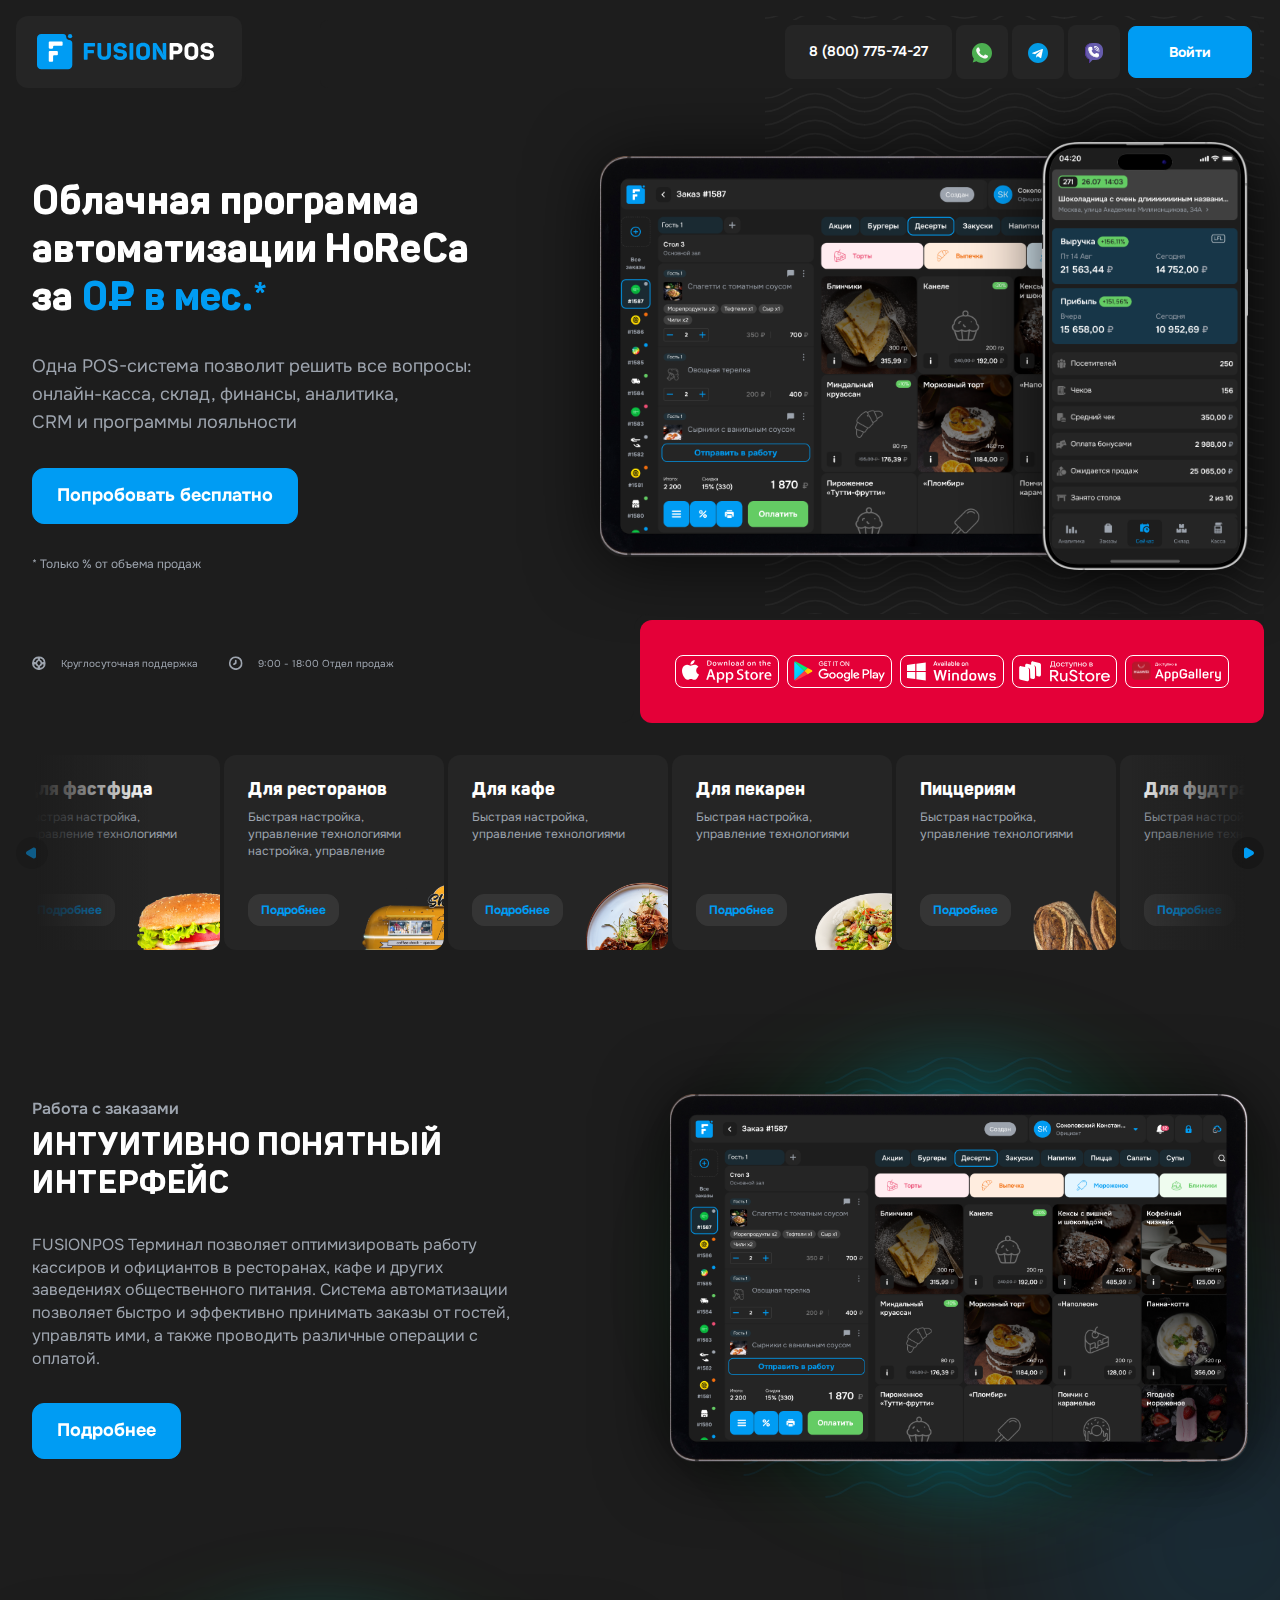
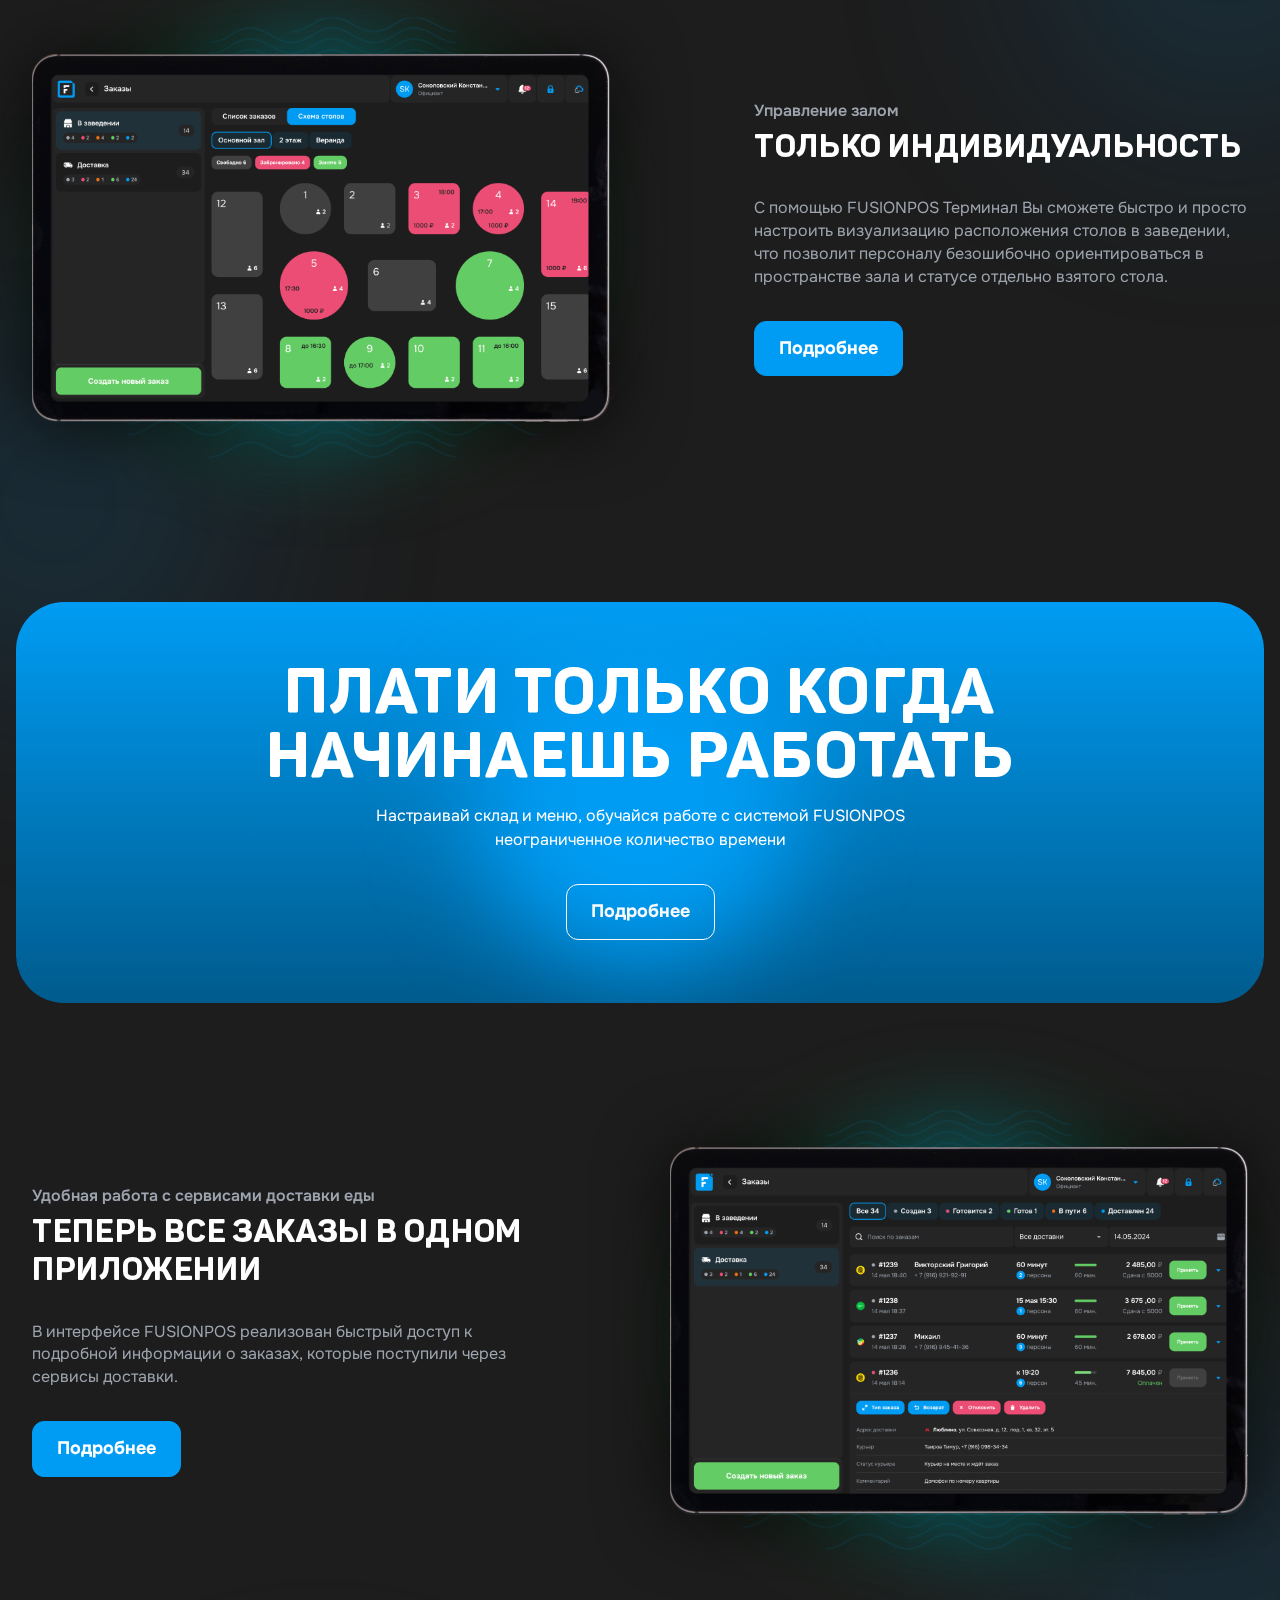
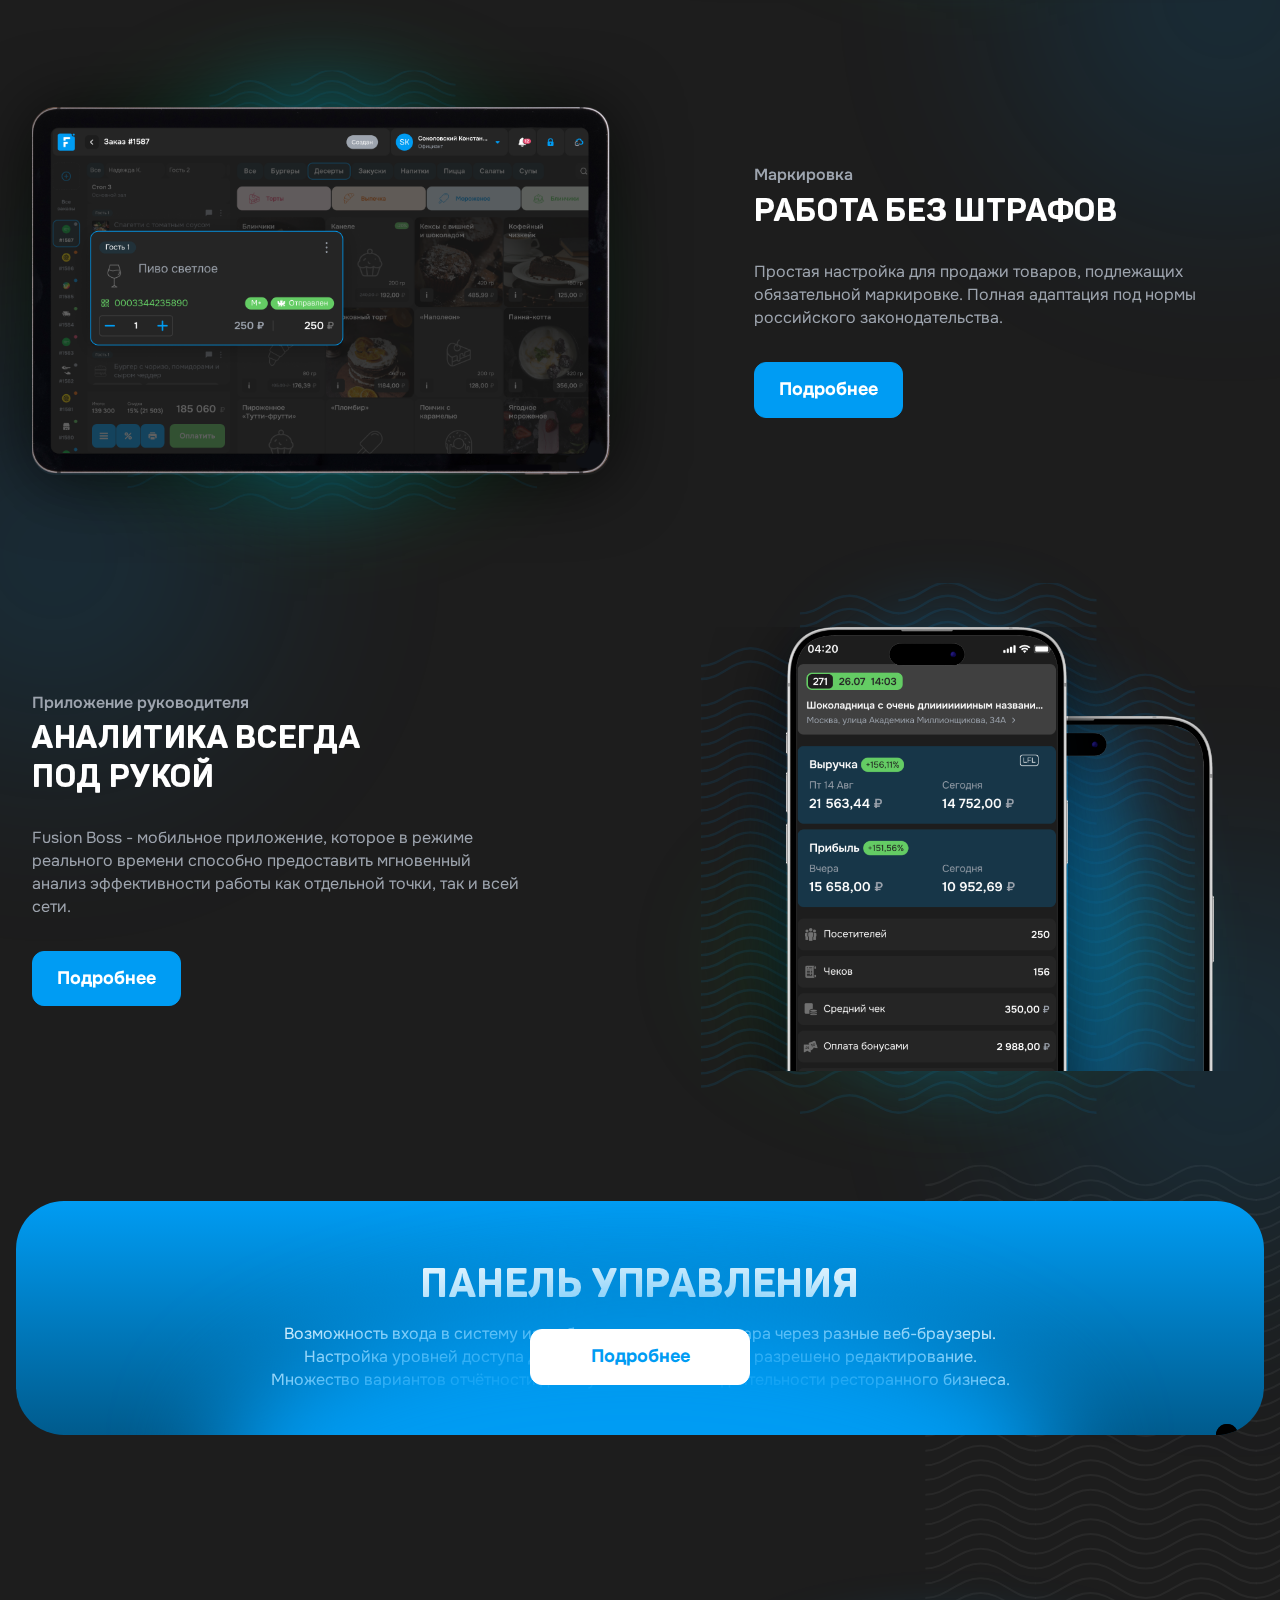
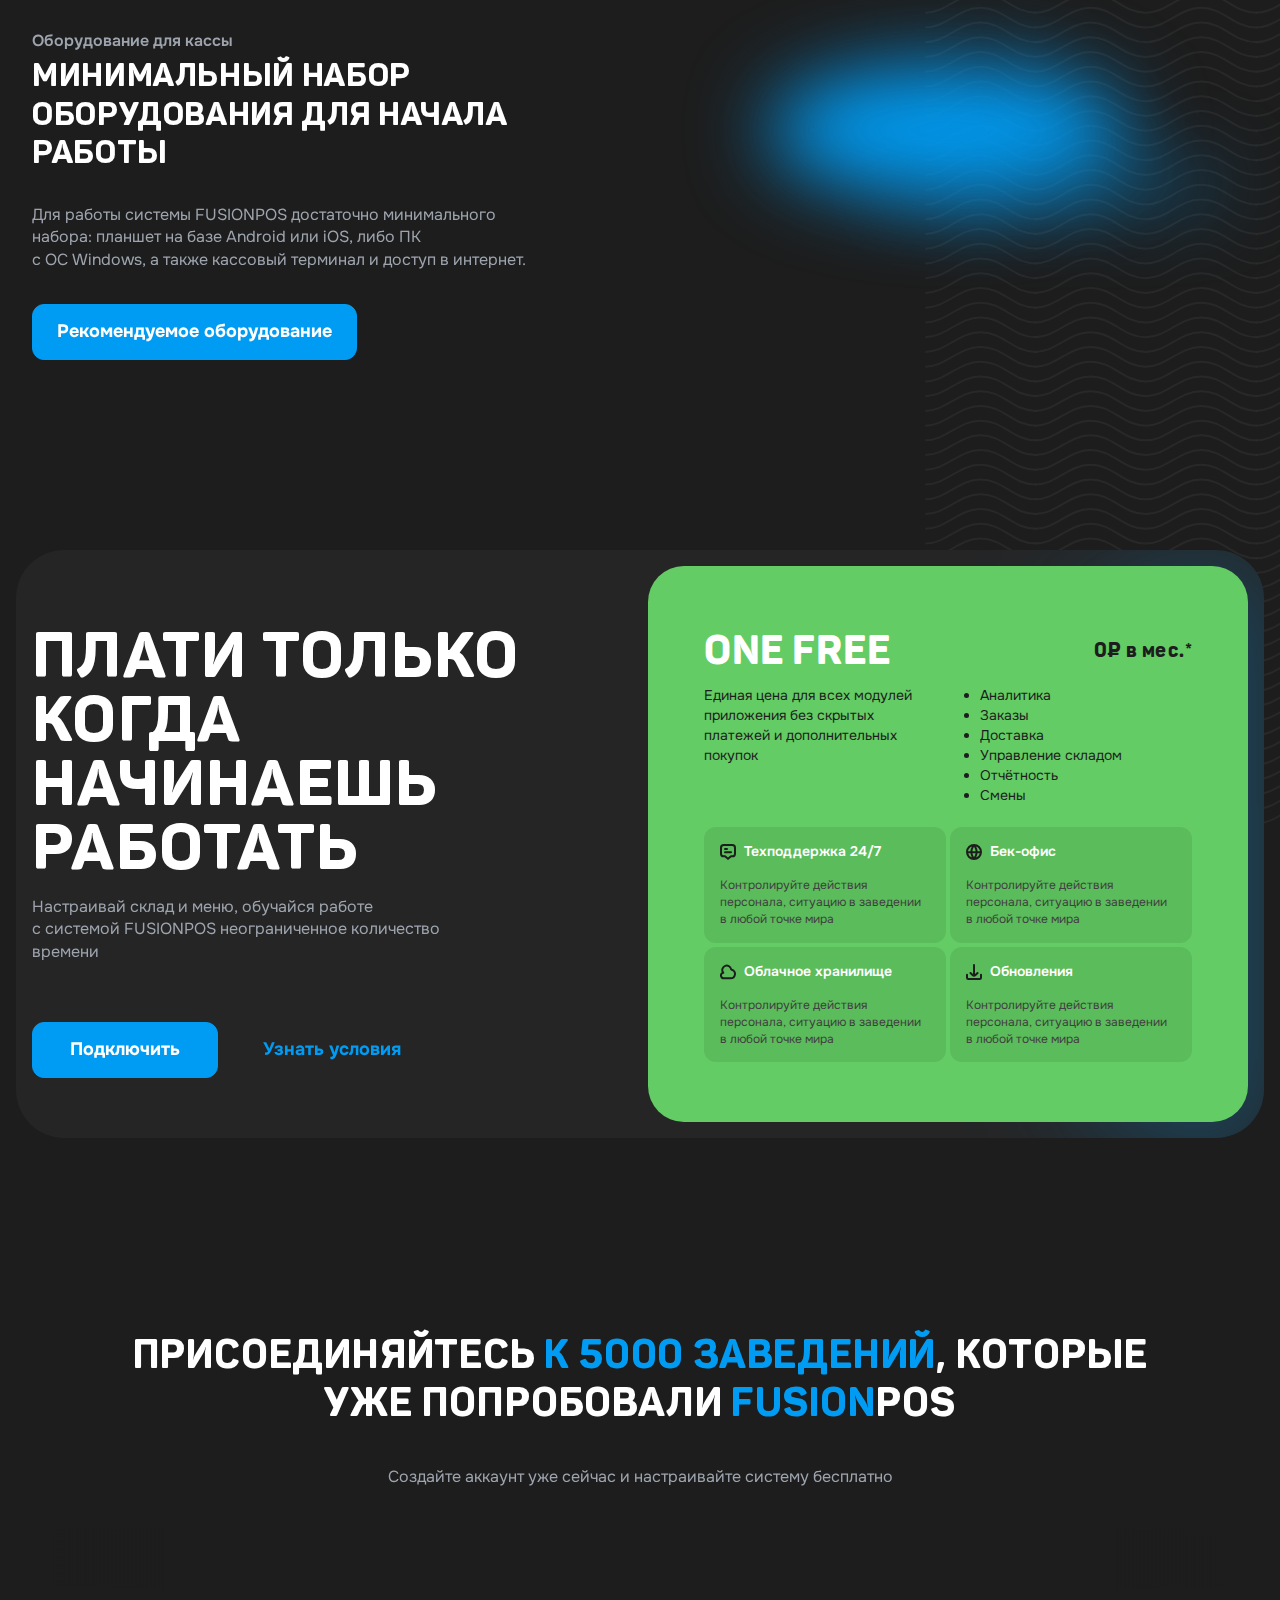
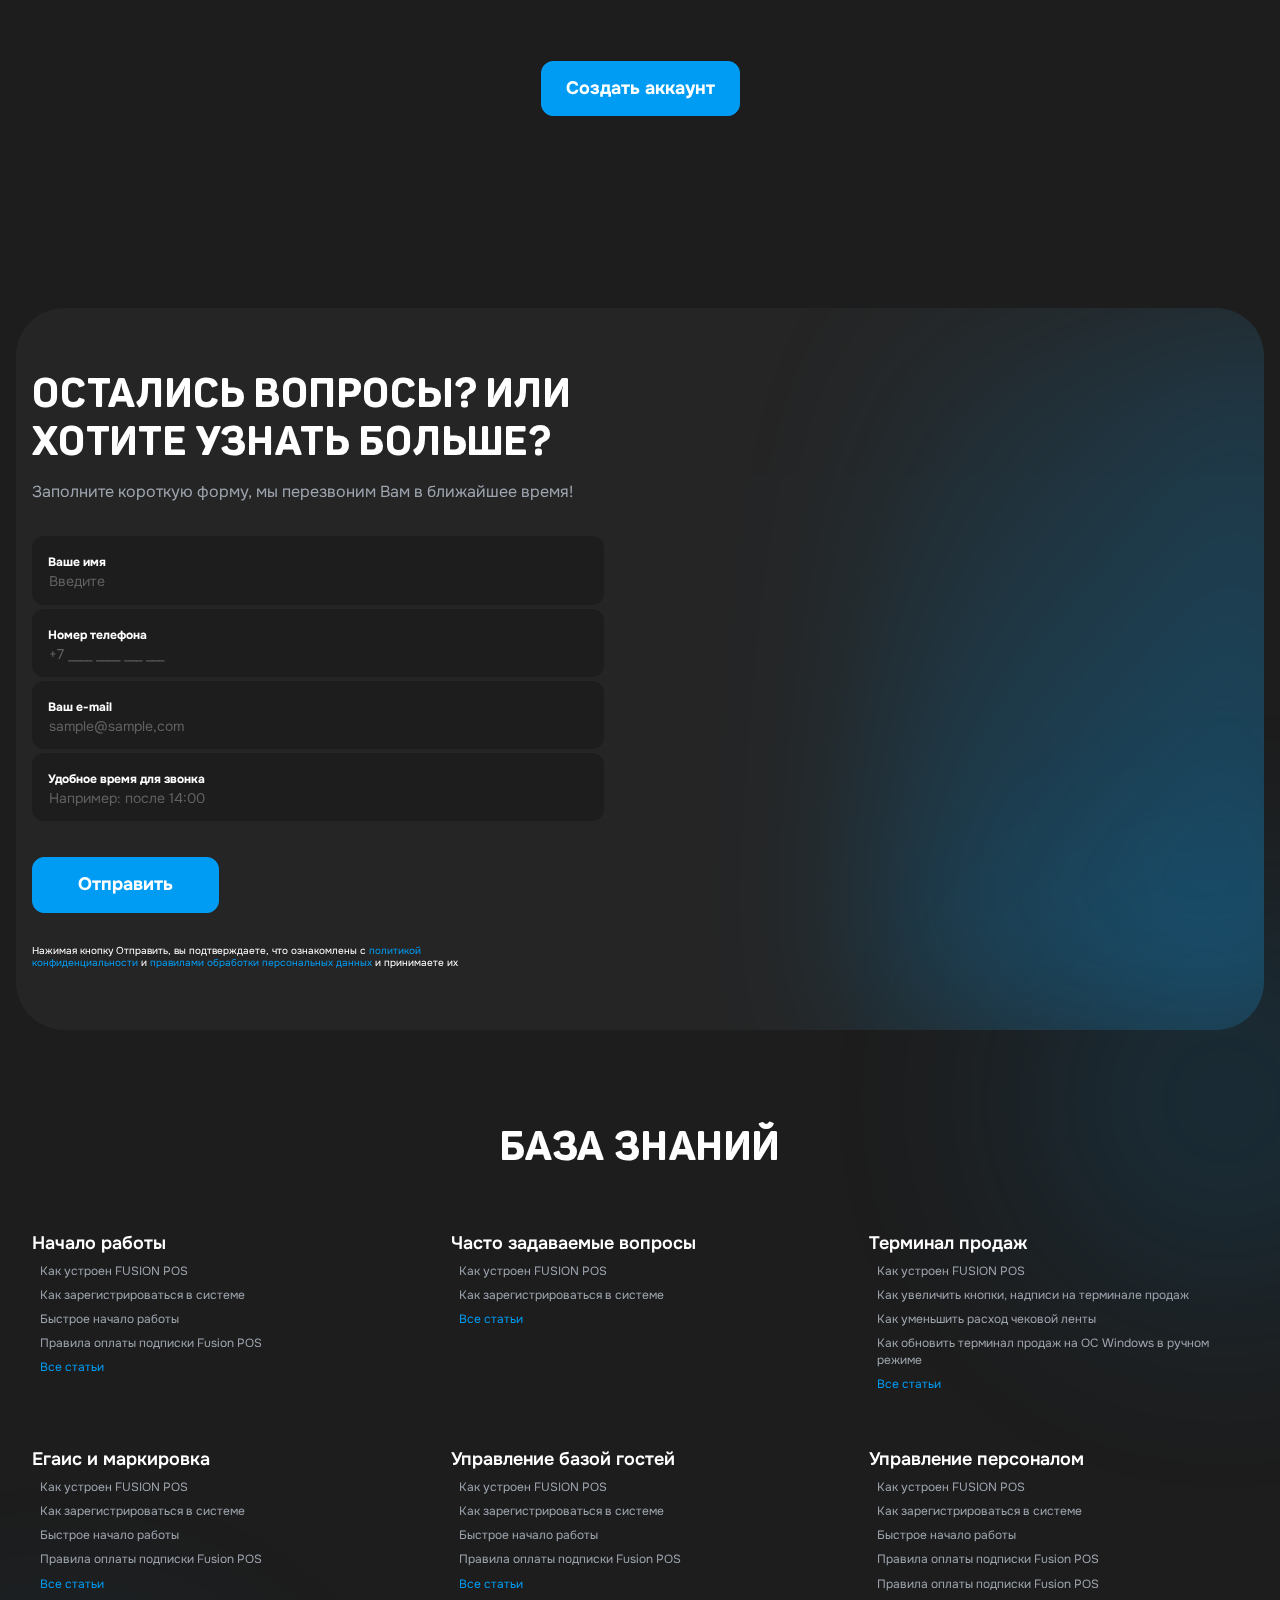
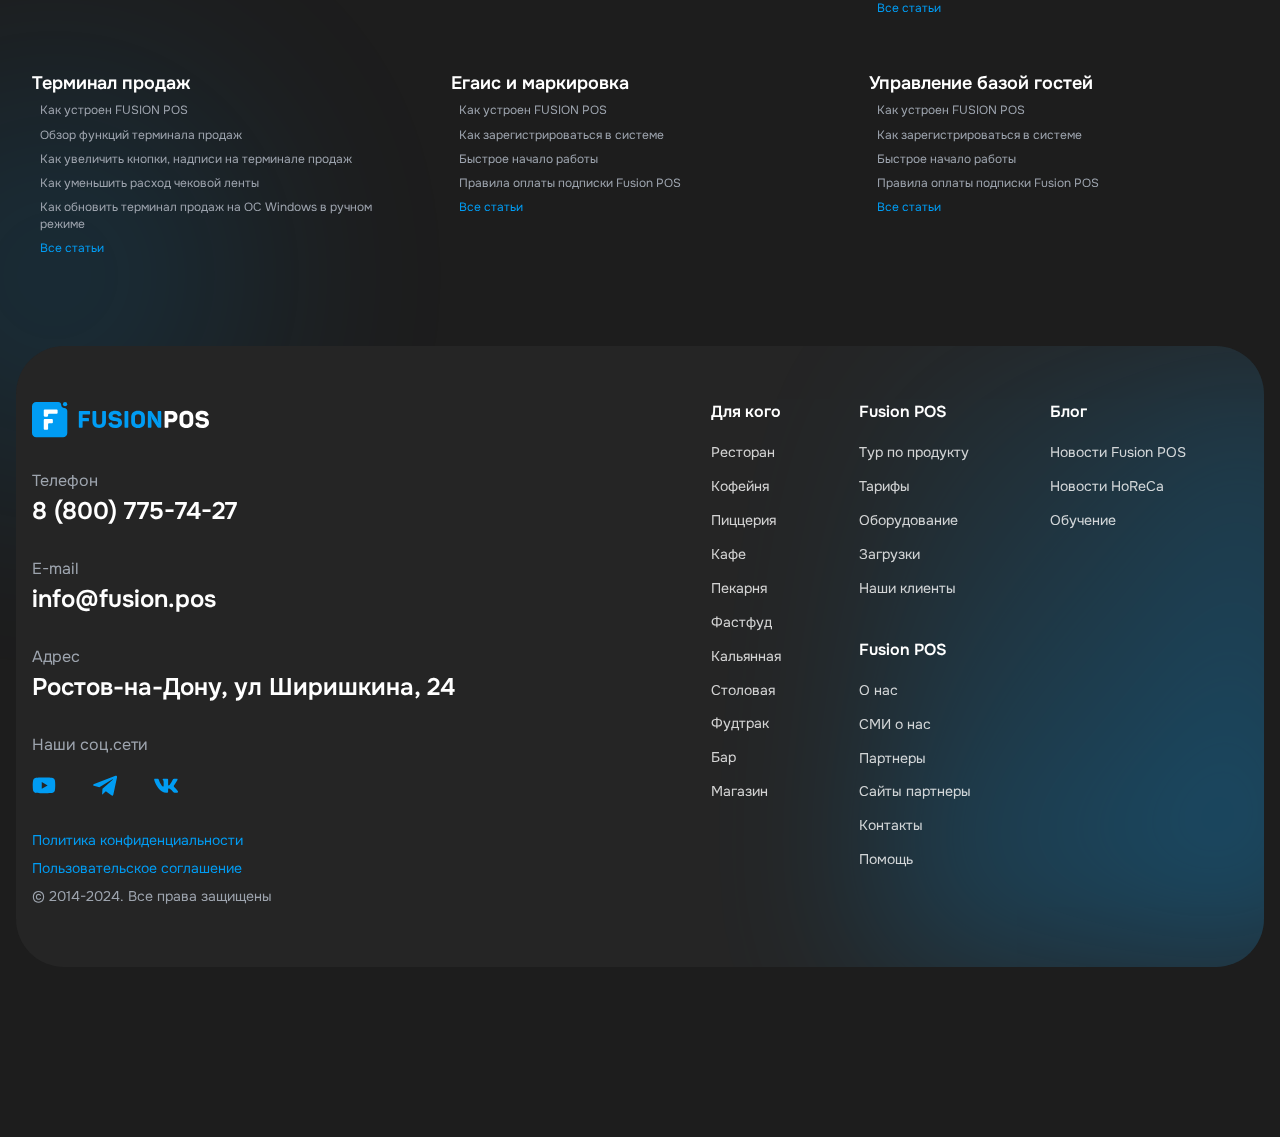
==== commit 6012ddd7: "fix: fix mail" ====
--- a/public/index.html
+++ b/public/index.html
@@ -619,7 +619,7 @@
 											</div>
 											<!-- +e.input-wrap-->
 											<div class="form-wrap__input-wrap form-group">
-												<label><span class="form-wrap__input-title">Ваш e-mail</span><input class="form-wrap__input form-control" inputmode="mail" name="mail" type="mail" placeholder="sample@sample,com"/>
+												<label><span class="form-wrap__input-title">Ваш e-mail</span><input class="form-wrap__input form-control" inputmode="email" name="email" type="email" placeholder="sample@sample,com"/>
 												</label>
 											</div>
 											<!-- +e.input-wrap-->
